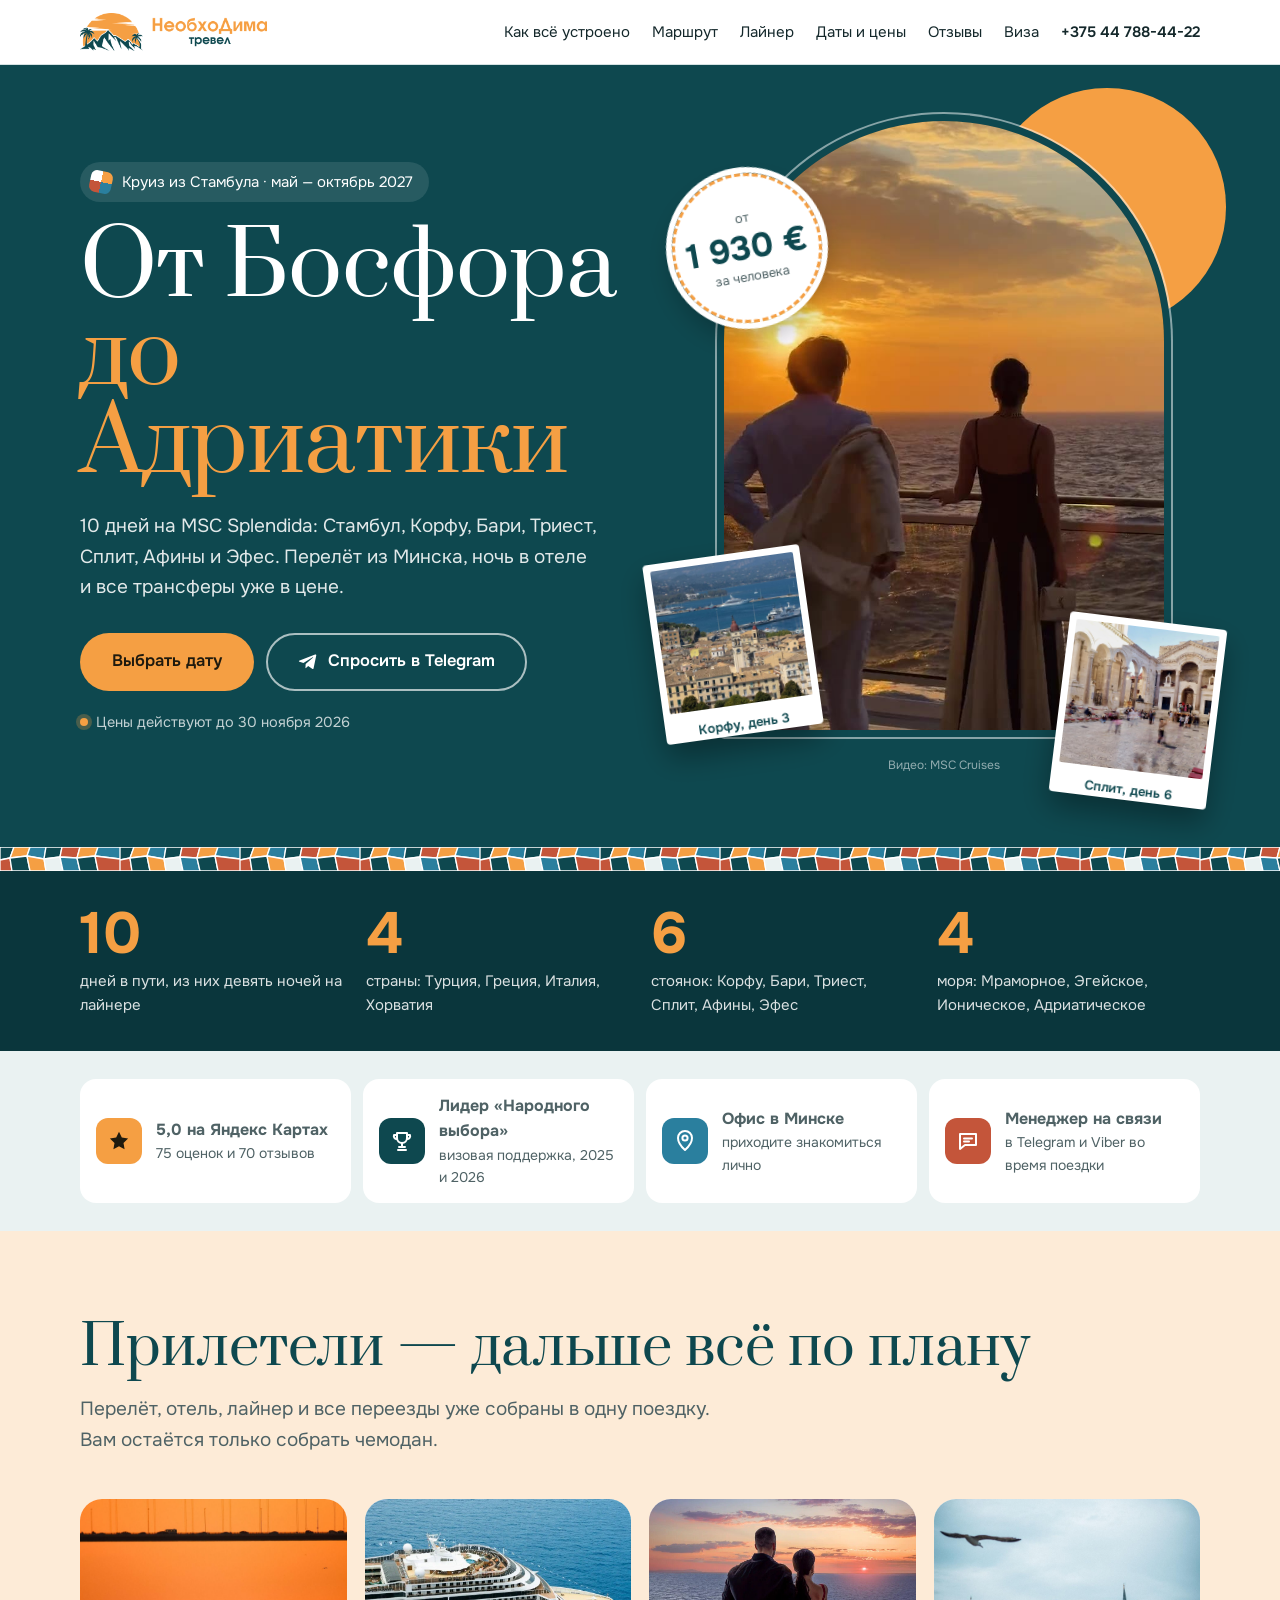
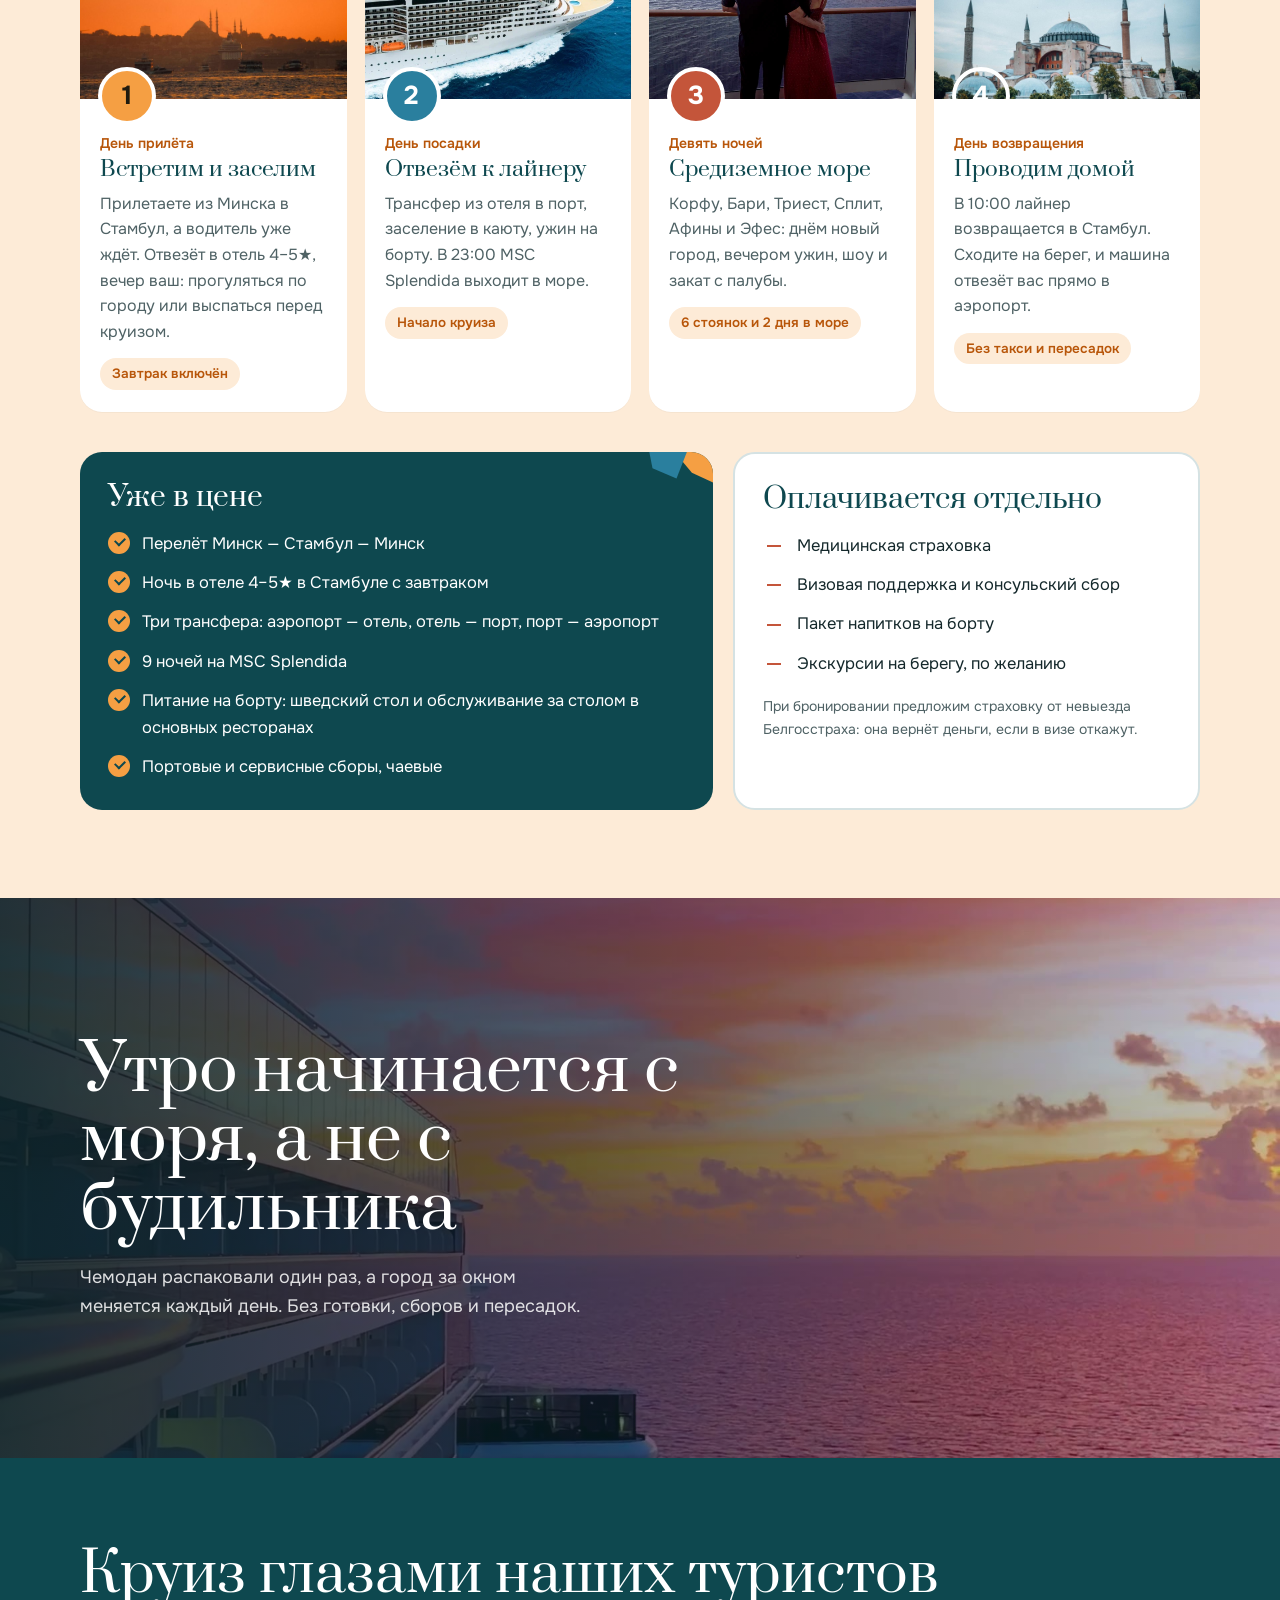
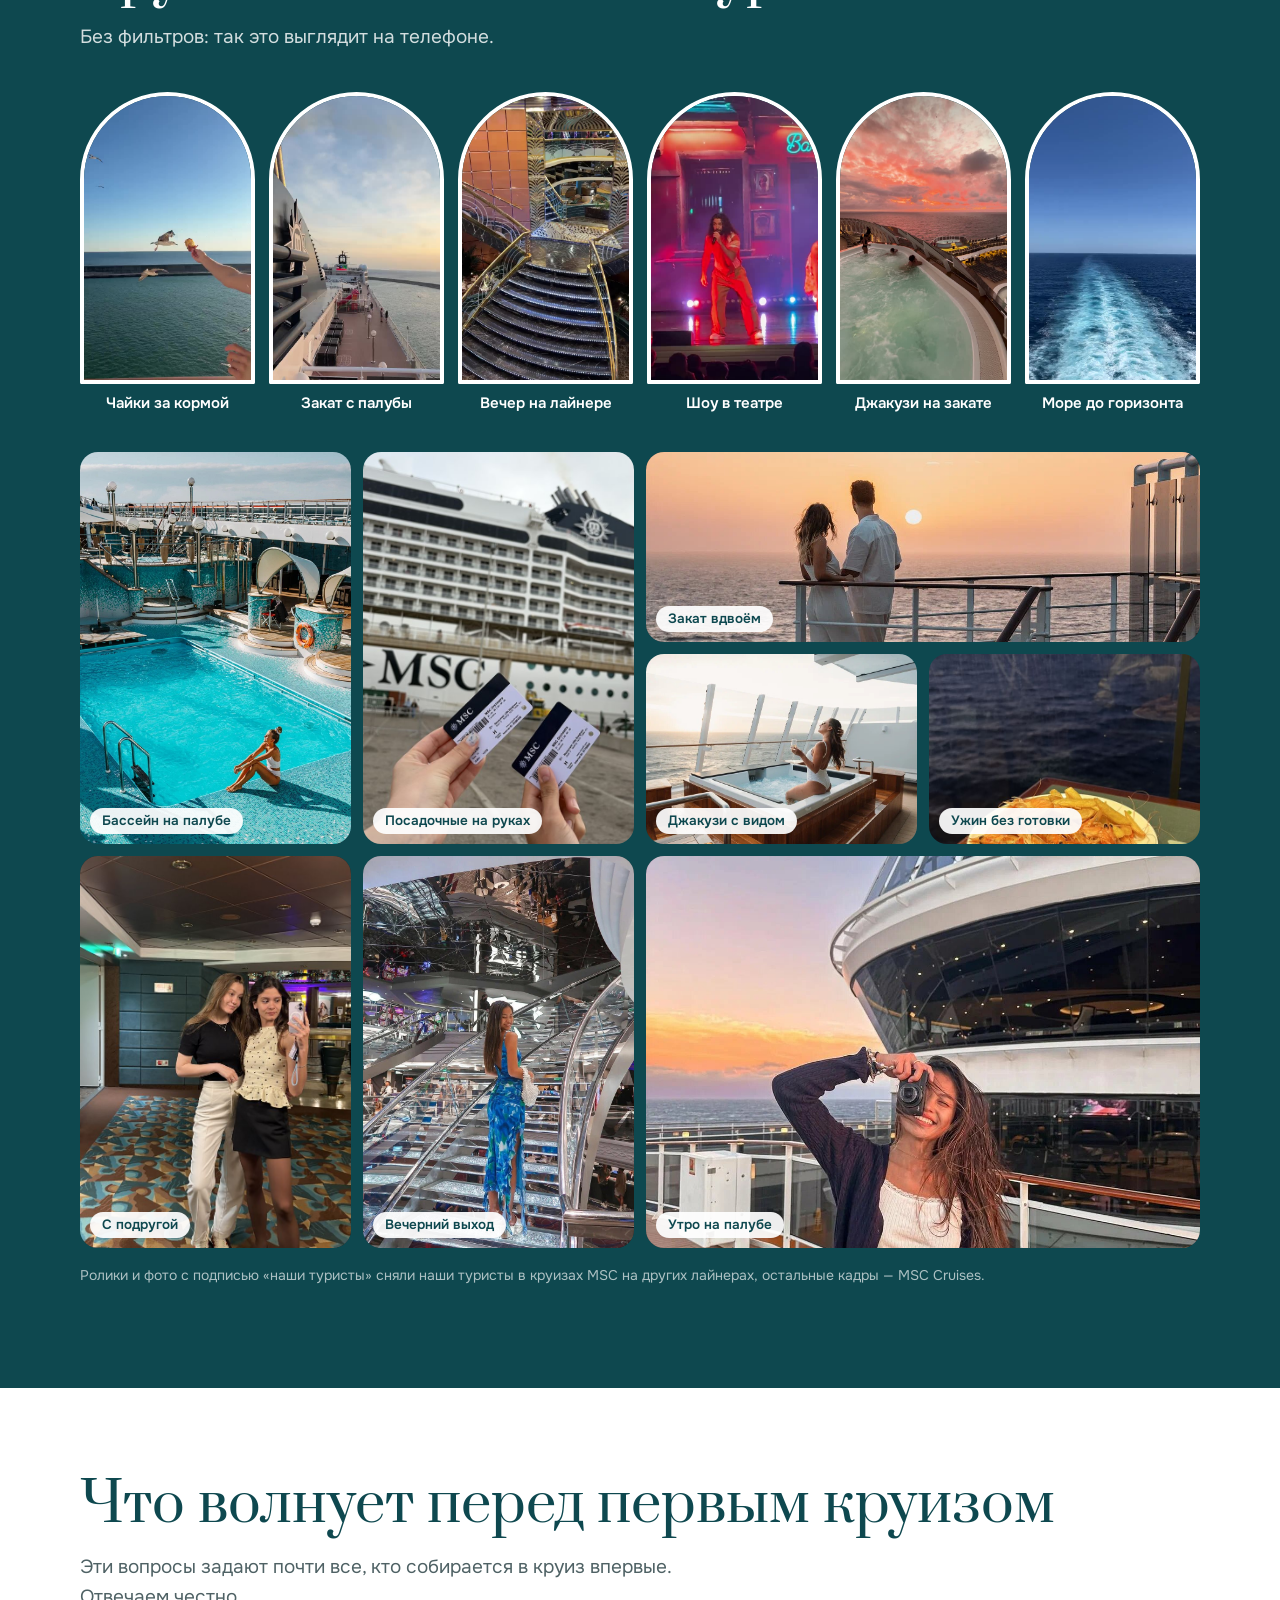
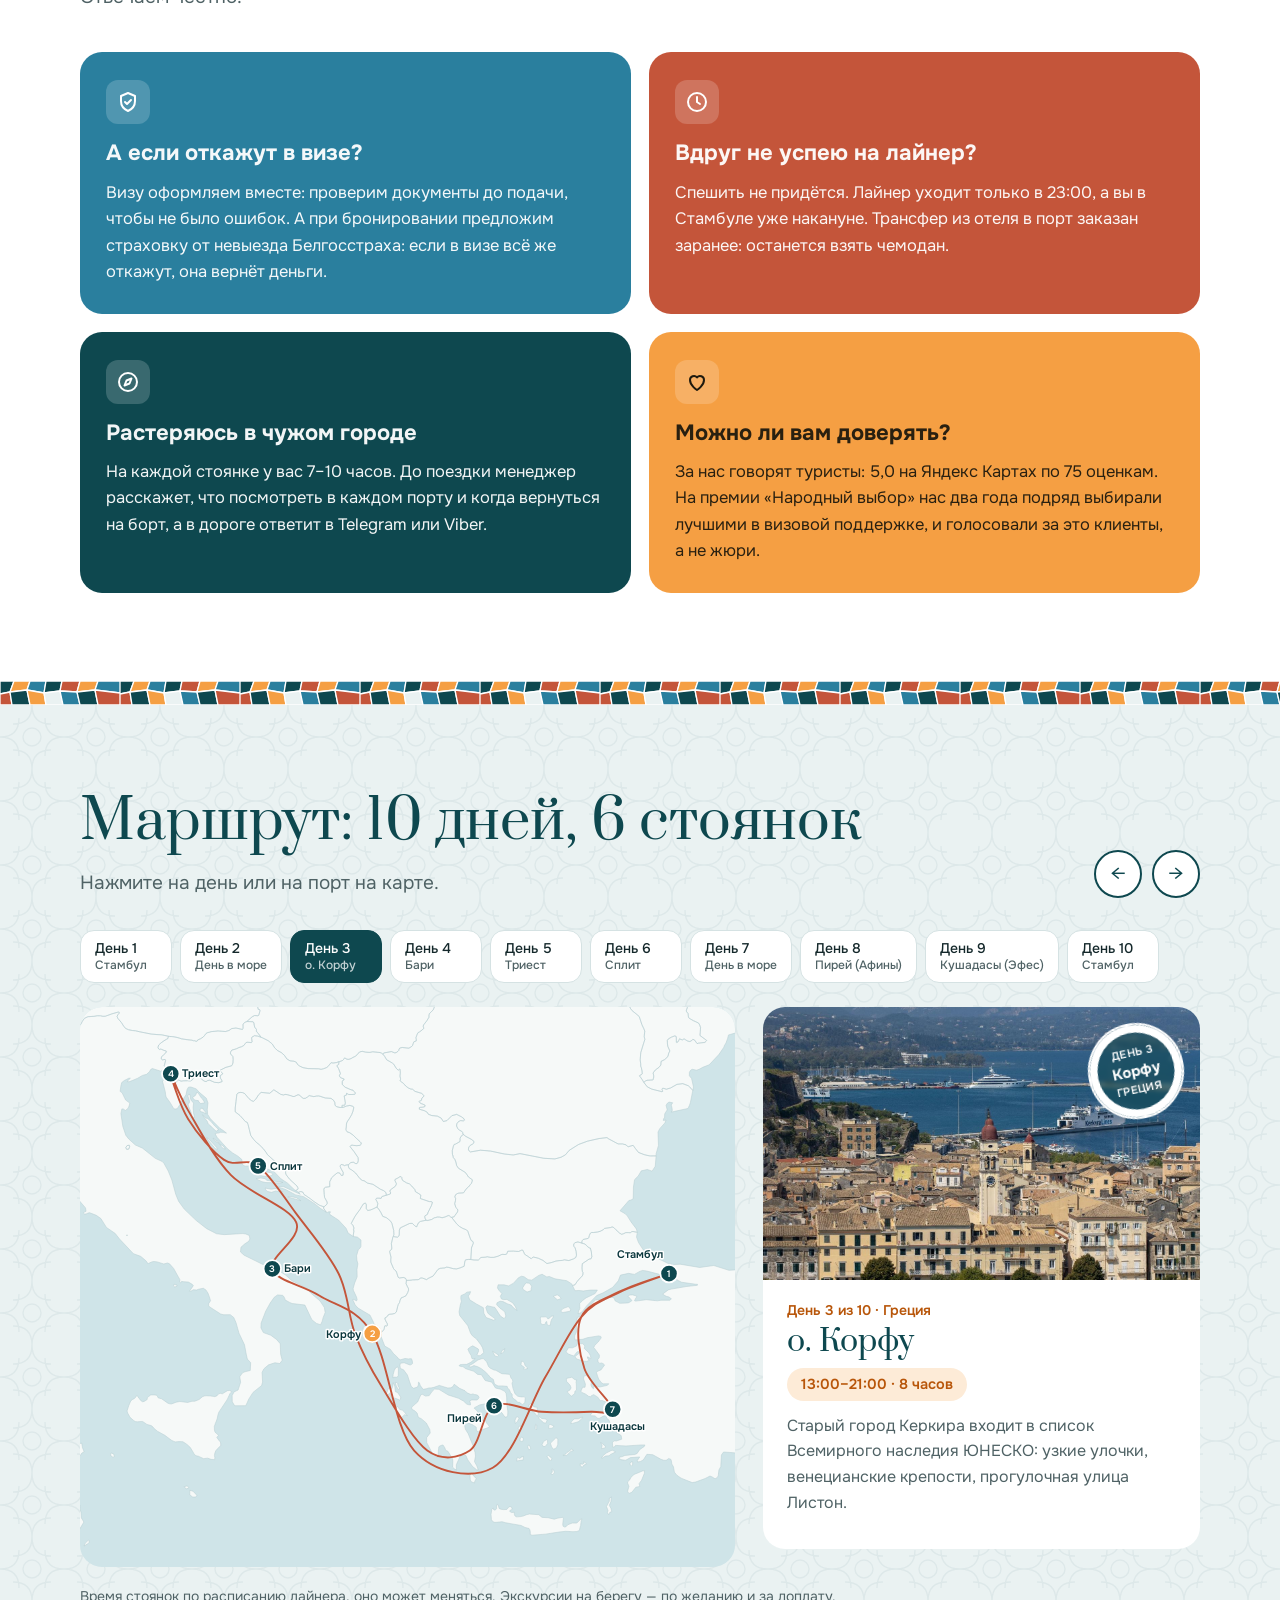
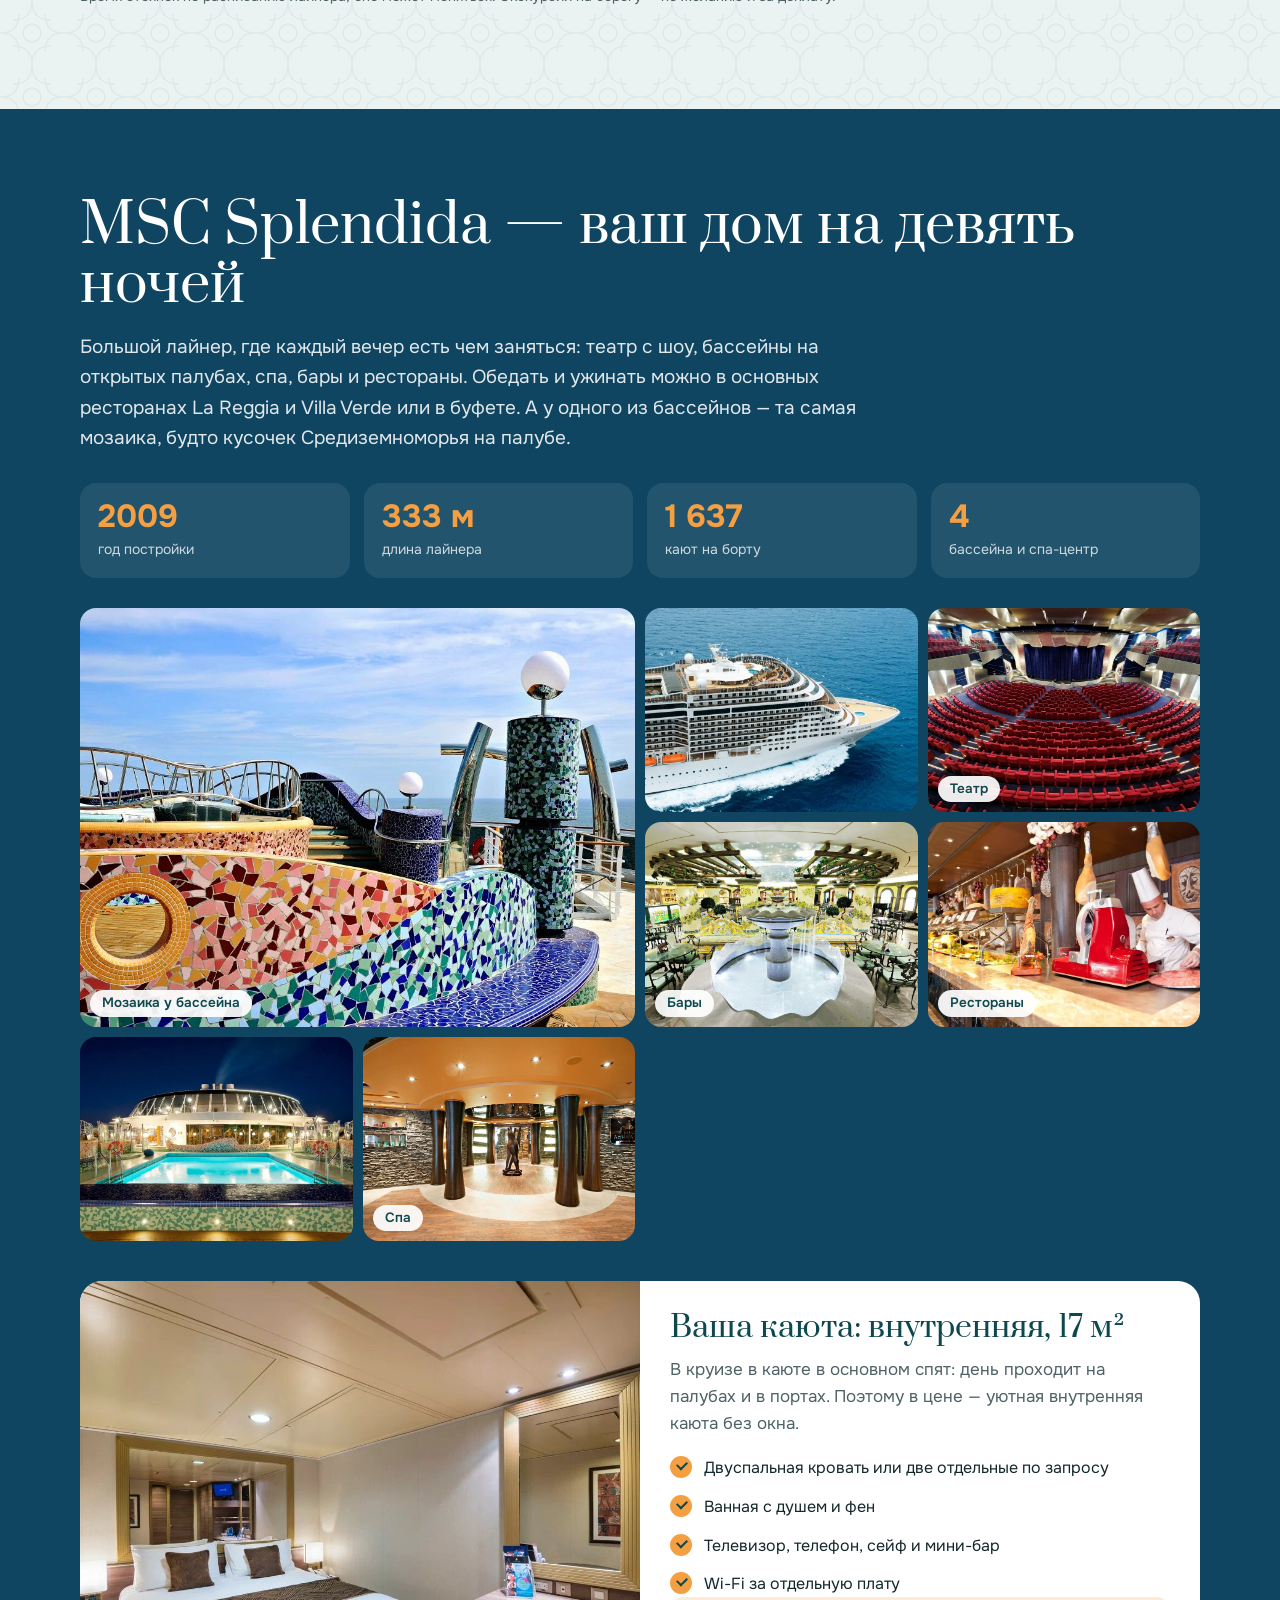
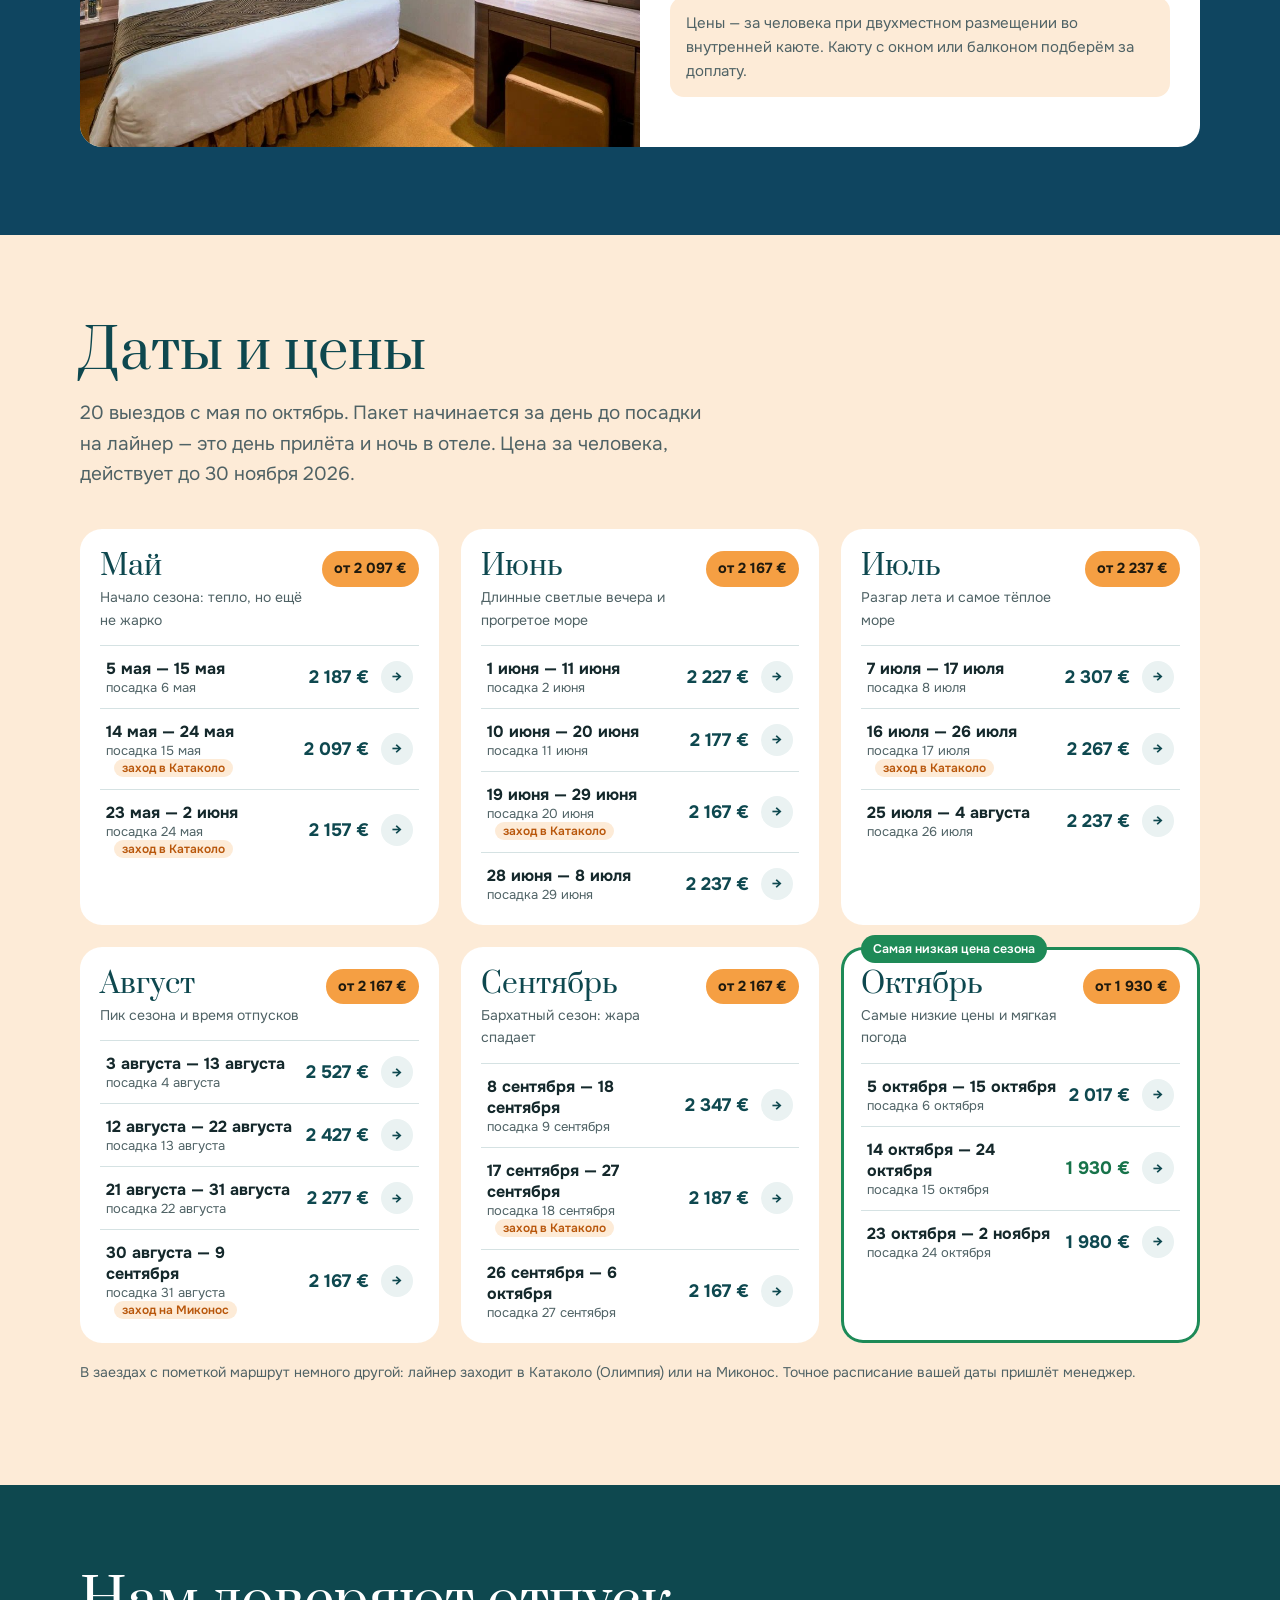
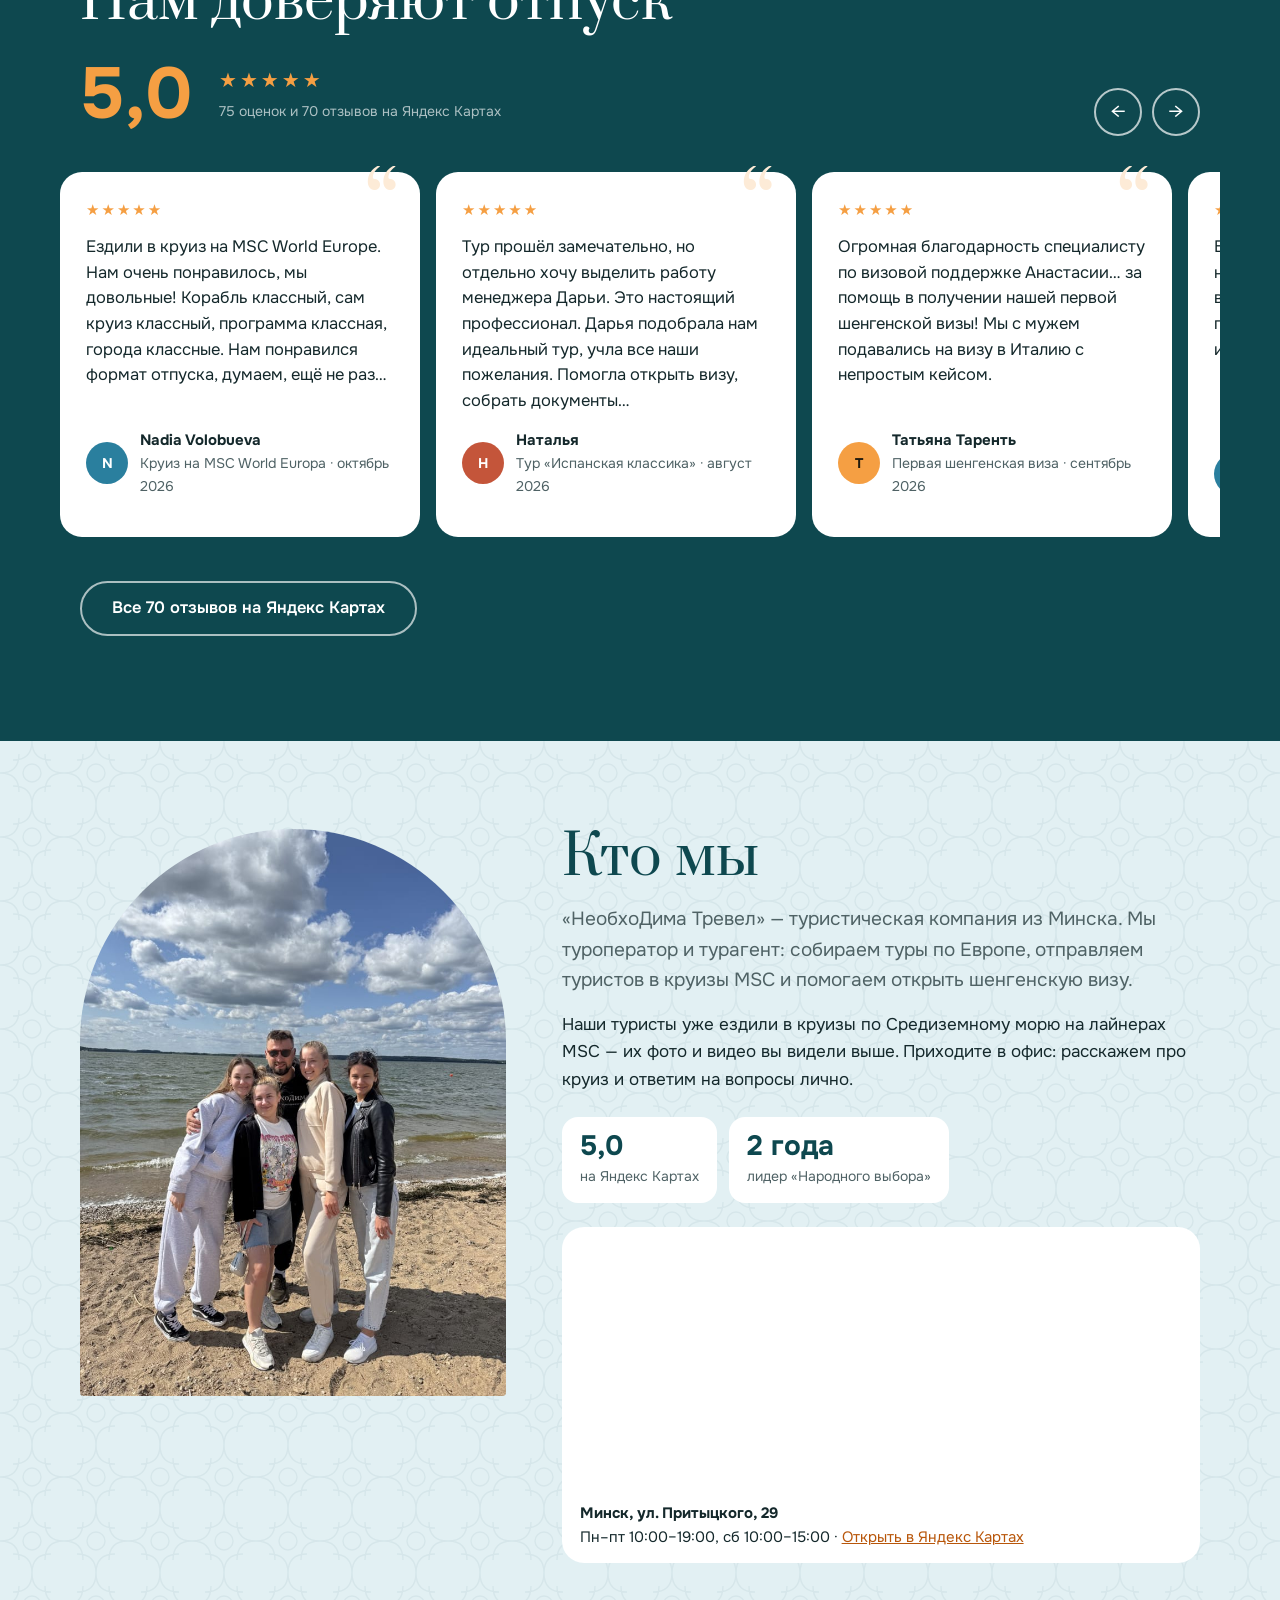
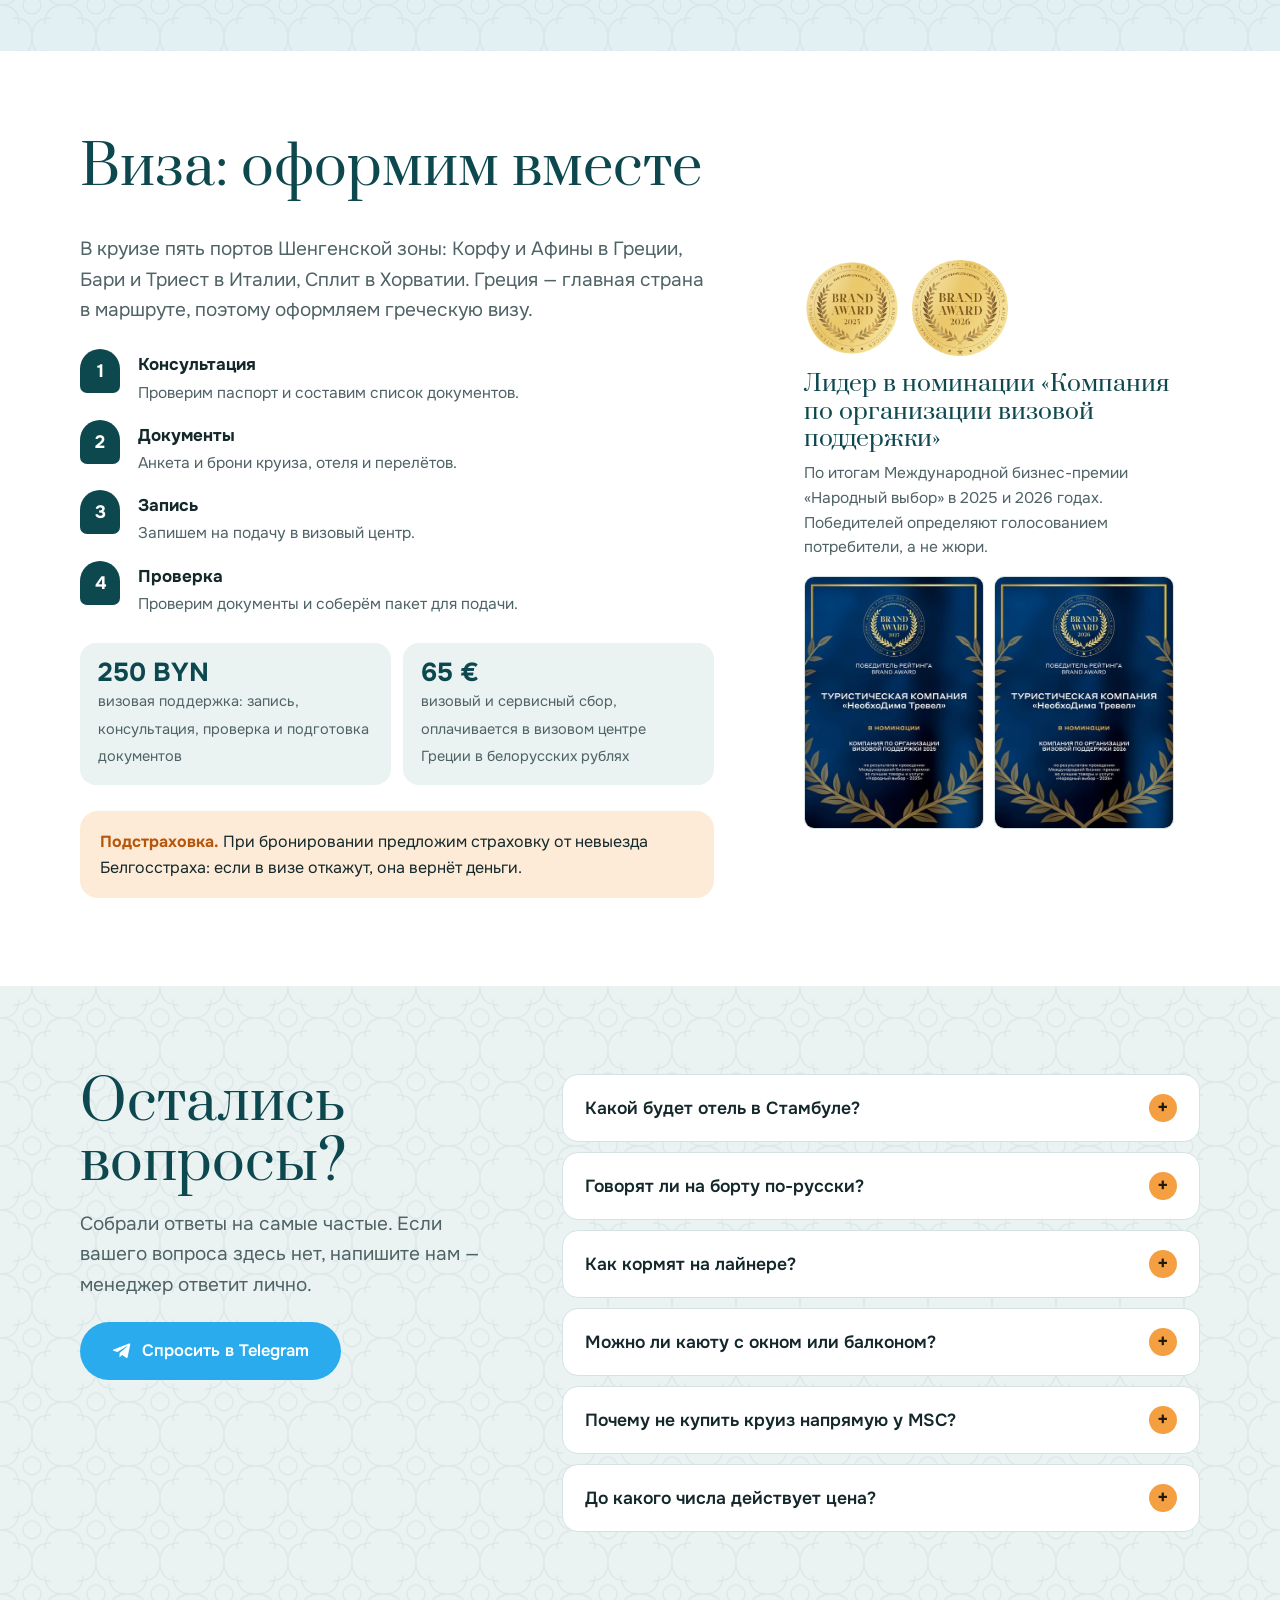
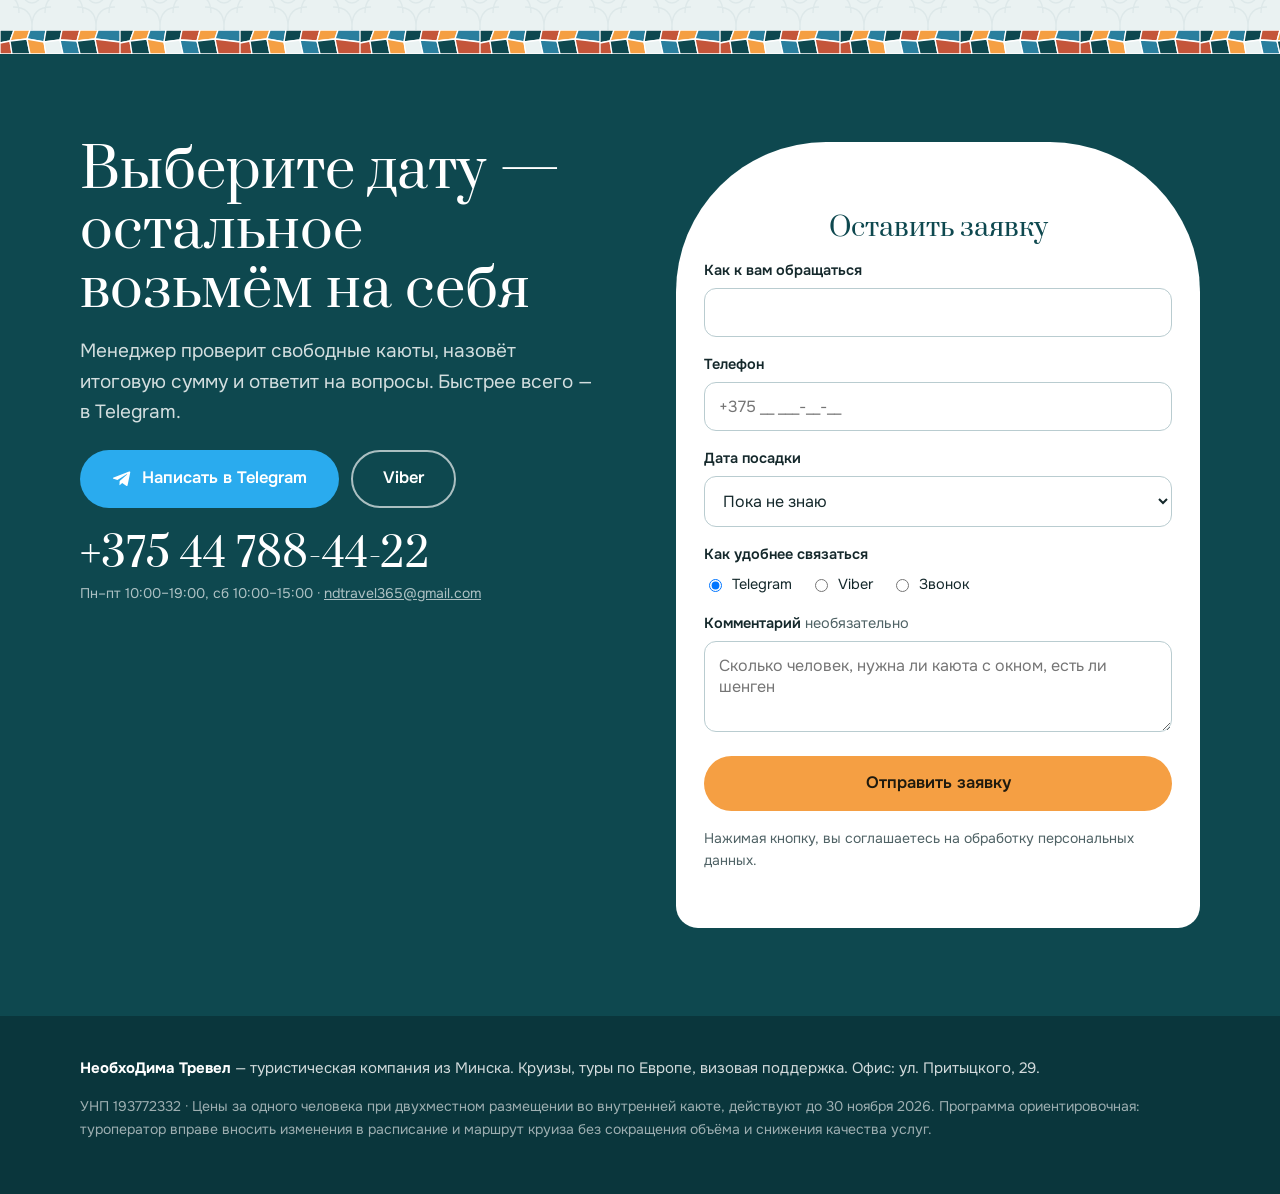
==== index.html @ d14c67ff "Лендинг круиза «От Босфора до Адриатики» (MSC Splendida 2027), черновик для согласования Co-Authored" ====
<!DOCTYPE html>
<html lang="ru">
<head>
<meta charset="utf-8">
<meta name="robots" content="noindex, nofollow"><!-- убрать при публикации -->
<meta name="viewport" content="width=device-width, initial-scale=1, viewport-fit=cover">
<meta name="theme-color" content="#0E484F">
<title>От Босфора до Адриатики: круиз из Стамбула на MSC Splendida 2027 — от 1 930 €</title>
<meta name="description" content="10 дней на MSC Splendida: Стамбул, Корфу, Бари, Триест, Сплит, Афины и Эфес. Перелёт из Минска, ночь в отеле 4–5★ с завтраком и трансферы в цене. Выезды с мая по октябрь 2027, от 1 930 €.">
<!-- при публикации добавить: <link rel="canonical" href="...">, og:url и og:image с полным адресом -->
<meta property="og:title" content="От Босфора до Адриатики — круиз из Стамбула на MSC Splendida">
<meta property="og:description" content="Корфу, Бари, Триест, Сплит, Афины и Эфес. 20 выездов с мая по октябрь 2027, от 1 930 € на человека.">
<meta property="og:type" content="website">
<meta property="og:locale" content="ru_RU">
<link rel="icon" type="image/png" href="images/favicon.png">
<link rel="preconnect" href="https://fonts.googleapis.com">
<link rel="preconnect" href="https://fonts.gstatic.com" crossorigin>
<link href="https://fonts.googleapis.com/css2?family=Prata&family=Onest:wght@400;500;600;700&display=swap" rel="stylesheet">
<link rel="stylesheet" href="styles.css?v=5">
<script type="application/ld+json">
{
  "@context": "https://schema.org",
  "@type": "TouristTrip",
  "name": "От Босфора до Адриатики — круиз из Стамбула на MSC Splendida",
  "description": "Перелёт из Минска, одна ночь в отеле 4–5★ с завтраком в Стамбуле, три трансфера и 9 ночей на лайнере MSC Splendida: Корфу, Бари, Триест, Сплит, Пирей (Афины), Кушадасы (Эфес).",
  "touristType": "Круиз по Средиземному морю",
  "itinerary": {"@type": "ItemList", "itemListElement": [
    {"@type": "ListItem", "position": 1, "item": {"@type": "City", "name": "Стамбул"}},
    {"@type": "ListItem", "position": 2, "item": {"@type": "Place", "name": "о. Корфу"}},
    {"@type": "ListItem", "position": 3, "item": {"@type": "City", "name": "Бари"}},
    {"@type": "ListItem", "position": 4, "item": {"@type": "City", "name": "Триест"}},
    {"@type": "ListItem", "position": 5, "item": {"@type": "City", "name": "Сплит"}},
    {"@type": "ListItem", "position": 6, "item": {"@type": "City", "name": "Пирей"}},
    {"@type": "ListItem", "position": 7, "item": {"@type": "City", "name": "Кушадасы"}}]},
  "provider": {"@type": "TravelAgency", "name": "НеобхоДима Тревел", "telephone": "+375447884422", "address": {"@type": "PostalAddress", "streetAddress": "ул. Притыцкого, 29", "addressLocality": "Минск", "addressCountry": "BY"}},
  "offers": {"@type": "AggregateOffer", "priceCurrency": "EUR", "lowPrice": "1930", "highPrice": "2527", "offerCount": "20", "priceValidUntil": "2026-11-30"}
}
</script>
</head>
<body>
<a class="skip" href="#kak">К содержимому</a>

<svg width="0" height="0" style="position:absolute" aria-hidden="true"><defs>
  <symbol id="i-tg" viewBox="0 0 24 24"><path fill="currentColor" d="M21.9 4.3 18.7 19.4c-.2 1-.9 1.3-1.7.8l-4.8-3.5-2.3 2.2c-.3.3-.5.5-1 .5l.3-4.9 8.9-8c.4-.3-.1-.5-.6-.2L6.5 13.2 1.8 11.7c-1-.3-1-1 .2-1.5L20.5 3.1c.9-.3 1.6.2 1.4 1.2Z"/></symbol>
  <symbol id="i-star" viewBox="0 0 24 24"><path fill="currentColor" d="m12 2.8 2.8 5.8 6.3.9-4.6 4.4 1.1 6.3L12 17.2l-5.6 3 1.1-6.3L2.9 9.5l6.3-.9Z"/></symbol>
  <symbol id="i-cup" viewBox="0 0 24 24" fill="none" stroke="currentColor" stroke-width="2" stroke-linecap="round" stroke-linejoin="round"><path d="M7 4h10v5a5 5 0 0 1-10 0Z"/><path d="M7 6H4a3 3 0 0 0 3 4M17 6h3a3 3 0 0 1-3 4M12 14v4M8 21h8M9 18h6"/></symbol>
  <symbol id="i-pin" viewBox="0 0 24 24" fill="none" stroke="currentColor" stroke-width="2" stroke-linecap="round" stroke-linejoin="round"><path d="M12 21s7-6.2 7-12a7 7 0 1 0-14 0c0 5.8 7 12 7 12Z"/><circle cx="12" cy="9" r="2.6"/></symbol>
  <symbol id="i-chat" viewBox="0 0 24 24" fill="none" stroke="currentColor" stroke-width="2" stroke-linecap="round" stroke-linejoin="round"><path d="M4 5h16v11H9l-5 4Z"/><path d="M8 9.5h8M8 12.5h5"/></symbol>
  <symbol id="i-shield" viewBox="0 0 24 24" fill="none" stroke="currentColor" stroke-width="2" stroke-linecap="round" stroke-linejoin="round"><path d="M12 3 5 6v5c0 4.5 3 8.3 7 10 4-1.7 7-5.5 7-10V6Z"/><path d="m9 12 2 2 4-4"/></symbol>
  <symbol id="i-clock" viewBox="0 0 24 24" fill="none" stroke="currentColor" stroke-width="2" stroke-linecap="round"><circle cx="12" cy="12" r="9"/><path d="M12 7v5l3 2"/></symbol>
  <symbol id="i-compass" viewBox="0 0 24 24" fill="none" stroke="currentColor" stroke-width="2" stroke-linejoin="round"><circle cx="12" cy="12" r="9"/><path d="m15.5 8.5-2 5-5 2 2-5Z"/></symbol>
  <symbol id="i-heart" viewBox="0 0 24 24" fill="none" stroke="currentColor" stroke-width="2" stroke-linejoin="round"><path d="M12 20s-7-4.4-7-10a4 4 0 0 1 7-2.6A4 4 0 0 1 19 10c0 5.6-7 10-7 10Z"/></symbol>
</defs></svg>

<header class="top">
  <div class="wrap">
    <a class="logo" href="#hero" aria-label="НеобхоДима Тревел"><img src="images/logo.png" alt="НеобхоДима Тревел" width="640" height="190"></a>
    <nav class="nav" aria-label="Разделы">
      <a href="#kak">Как всё устроено</a><a href="#marshrut">Маршрут</a><a href="#layner">Лайнер</a><a href="#daty">Даты и цены</a><a href="#otzyvy">Отзывы</a><a href="#viza">Виза</a>
    </nav>
    <a class="top-phone" href="tel:+375447884422">+375 44 788-44-22</a>
  </div>
</header>

<main>

<!-- ПЕРВЫЙ ЭКРАН -->
<section class="hero" id="hero" aria-labelledby="hero-h">
  <div class="hero-in">
    <div>
      <p class="chip-tag"><i aria-hidden="true"></i>Круиз из Стамбула · май — октябрь 2027</p>
      <h1 id="hero-h">От Босфора <span>до Адриатики</span></h1>
      <p class="sub">10 дней на MSC Splendida: Стамбул, Корфу, Бари, Триест, Сплит, Афины и Эфес. Перелёт из Минска, ночь в отеле и все трансферы уже в цене.</p>
      <p class="price-m">от <b>1 930 €</b> за человека</p>
      <div class="hero-cta">
        <a class="btn btn-gold" href="#daty">Выбрать дату</a>
        <a class="btn btn-line" href="https://t.me/+375447884422" target="_blank" rel="noopener"><svg aria-hidden="true"><use href="#i-tg"/></svg>Спросить в Telegram</a>
      </div>
      <p class="deadline">Цены действуют до 30 ноября 2026</p>
    </div>
    <figure class="hero-art" style="margin-block:0">
      <div class="sun" aria-hidden="true"></div>
      <div class="sticker" aria-label="Цена от 1 930 евро"><small>от</small><b>1 930 €</b><small>за человека</small></div>
      <div class="arch"><video id="heroVideo" poster="video/hero-couple-m.jpg" muted loop playsinline preload="metadata" aria-hidden="true"></video></div>
      <div class="pc pc-a" aria-hidden="true"><img src="images/v-corfu-town.jpg" alt="" width="1300" height="867"><span>Корфу, день 3</span></div>
      <div class="pc pc-b" aria-hidden="true"><img src="images/split.jpg" alt="" width="1300" height="975"><span>Сплит, день 6</span></div>
      <figcaption class="cap-video">Видео: MSC Cruises</figcaption>
    </figure>
  </div>
  <div class="mosaic" aria-hidden="true"></div>
</section>

<div class="facts">
  <div class="facts-in">
    <div class="fact"><b>10</b><span>дней в пути, из них девять ночей на лайнере</span></div>
    <div class="fact"><b>4</b><span>страны: Турция, Греция, Италия, Хорватия</span></div>
    <div class="fact"><b>6</b><span>стоянок: Корфу, Бари, Триест, Сплит, Афины, Эфес</span></div>
    <div class="fact"><b>4</b><span>моря: Мраморное, Эгейское, Ионическое, Адриатическое</span></div>
  </div>
</div>

<!-- ДОВЕРИЕ -->
<div class="trust">
  <div class="trust-in">
    <a class="tr" href="#otzyvy"><span class="ic" style="background:var(--orange);color:#1F1A0E"><svg aria-hidden="true"><use href="#i-star"/></svg></span><span><b>5,0 на Яндекс Картах</b><span>75 оценок и 70 отзывов</span></span></a>
    <a class="tr" href="#viza"><span class="ic" style="background:var(--dark)"><svg aria-hidden="true"><use href="#i-cup"/></svg></span><span><b>Лидер «Народного выбора»</b><span>визовая поддержка, 2025 и 2026</span></span></a>
    <a class="tr" href="#my"><span class="ic" style="background:var(--aegean)"><svg aria-hidden="true"><use href="#i-pin"/></svg></span><span><b>Офис в Минске</b><span>приходите знакомиться лично</span></span></a>
    <div class="tr"><span class="ic" style="background:var(--tile)"><svg aria-hidden="true"><use href="#i-chat"/></svg></span><span><b>Менеджер на связи</b><span>в Telegram и Viber во время поездки</span></span></div>
  </div>
</div>

<!-- КАК ВСЁ УСТРОЕНО -->
<section class="sec peach" id="kak" aria-labelledby="kak-h">
  <div class="wrap">
    <h2 id="kak-h">Прилетели — дальше всё по плану</h2>
    <p class="lead">Перелёт, отель, лайнер и все переезды уже собраны в одну поездку. Вам остаётся только собрать чемодан.</p>
    <div class="steps">
      <article class="step">
        <div class="ph"><img src="images/v-ist-sunset.jpg" alt="Закат над Стамбулом" width="1300" height="867" loading="lazy"><span class="n">1</span></div>
        <div class="in"><p class="when">День прилёта</p><h3>Встретим и заселим</h3>
          <p>Прилетаете из Минска в Стамбул, а водитель уже ждёт. Отвезёт в отель 4–5★, вечер ваш: прогуляться по городу или выспаться перед круизом.</p>
          <span class="pill">Завтрак включён</span></div>
      </article>
      <article class="step">
        <div class="ph"><img src="images/aerial-04.jpg" alt="Лайнер MSC Splendida в море" width="1021" height="680" loading="lazy"><span class="n">2</span></div>
        <div class="in"><p class="when">День посадки</p><h3>Отвезём к лайнеру</h3>
          <p>Трансфер из отеля в порт, заселение в каюту, ужин на борту. В 23:00 MSC Splendida выходит в море.</p>
          <span class="pill">Начало круиза</span></div>
      </article>
      <article class="step">
        <div class="ph"><img src="images/people-14.jpg" alt="Пара на балконе лайнера на закате" width="1024" height="1280" loading="lazy" style="object-position:50% 35%"><span class="n">3</span></div>
        <div class="in"><p class="when">Девять ночей</p><h3>Средиземное море</h3>
          <p>Корфу, Бари, Триест, Сплит, Афины и Эфес: днём новый город, вечером ужин, шоу и закат с палубы.</p>
          <span class="pill">6 стоянок и 2 дня в море</span></div>
      </article>
      <article class="step">
        <div class="ph"><img src="images/v-ist-hagia.jpg" alt="Собор Святой Софии в Стамбуле" width="1300" height="867" loading="lazy"><span class="n">4</span></div>
        <div class="in"><p class="when">День возвращения</p><h3>Проводим домой</h3>
          <p>В 10:00 лайнер возвращается в Стамбул. Сходите на берег, и машина отвезёт вас прямо в аэропорт.</p>
          <span class="pill">Без такси и пересадок</span></div>
      </article>
    </div>

    <div class="incl-grid" id="vklyucheno">
      <div class="box yes shards">
        <h3>Уже в цене</h3>
        <ul class="list yes">
          <li>Перелёт Минск — Стамбул — Минск</li>
          <li>Ночь в отеле 4–5★ в Стамбуле с завтраком</li>
          <li>Три трансфера: аэропорт — отель, отель — порт, порт — аэропорт</li>
          <li>9 ночей на MSC Splendida</li>
          <li>Питание на борту: шведский стол и обслуживание за столом в основных ресторанах</li>
          <li>Портовые и сервисные сборы, чаевые</li>
        </ul>
      </div>
      <div class="box no">
        <h3>Оплачивается отдельно</h3>
        <ul class="list no">
          <li>Медицинская страховка</li>
          <li>Визовая поддержка и консульский сбор</li>
          <li>Пакет напитков на борту</li>
          <li>Экскурсии на берегу, по желанию</li>
        </ul>
        <p class="small" style="margin:18px 0 0">При бронировании предложим страховку от невыезда Белгосстраха: она вернёт деньги, если в визе откажут.</p>
      </div>
    </div>
  </div>
</section>

<!-- ФРАЗА НА ВИДЕО -->
<section class="quote-band" aria-label="Атмосфера круиза">
  <video class="qb-video" muted loop playsinline preload="none" poster="video/hero-sunset-d.jpg" data-src="video/hero-sunset-d.mp4" aria-hidden="true"></video>
  <div class="wrap">
    <q>Утро начинается с моря, а не с будильника</q>
    <p>Чемодан распаковали один раз, а город за окном меняется каждый день. Без готовки, сборов и пересадок.</p>
  </div>
</section>

<!-- ТУРИСТЫ -->
<section class="sec dark" id="lyudi" aria-labelledby="ppl-h">
  <div class="wrap">
    <h2 id="ppl-h">Круиз глазами наших туристов</h2>
    <p class="lead">Без фильтров: так это выглядит на телефоне.</p>
    <div class="reels">
      <figure class="reel"><div class="fr"><video muted loop playsinline preload="none" poster="video/gulls.jpg" data-src="video/gulls.mp4" aria-label="Чайки за кормой лайнера"></video></div><figcaption>Чайки за кормой</figcaption></figure>
      <figure class="reel"><div class="fr"><video muted loop playsinline preload="none" poster="video/sunset.jpg" data-src="video/sunset.mp4" aria-label="Закат с палубы"></video></div><figcaption>Закат с палубы</figcaption></figure>
      <figure class="reel"><div class="fr"><video muted loop playsinline preload="none" poster="video/stairsv.jpg" data-src="video/stairsv.mp4" aria-label="Вечер на лайнере"></video></div><figcaption>Вечер на лайнере</figcaption></figure>
      <figure class="reel"><div class="fr"><video muted loop playsinline preload="none" poster="video/showv.jpg" data-src="video/showv.mp4" aria-label="Шоу в театре лайнера"></video></div><figcaption>Шоу в театре</figcaption></figure>
      <figure class="reel"><div class="fr"><video muted loop playsinline preload="none" poster="video/v-jacuzzi.jpg" data-src="video/v-jacuzzi.mp4" aria-label="Джакузи на закате"></video></div><figcaption>Джакузи на закате</figcaption></figure>
      <figure class="reel"><div class="fr"><video muted loop playsinline preload="none" poster="video/wakev.jpg" data-src="video/wakev.mp4" aria-label="След лайнера на воде"></video></div><figcaption>Море до горизонта</figcaption></figure>
    </div>
    <div class="gallery">
      <button class="g ga" type="button" data-cap="Бассейн на палубе"><img src="images/people-12.jpg" alt="Девушка у бассейна на палубе лайнера" loading="lazy"><span>Бассейн на палубе</span></button>
      <button class="g gb" type="button" data-cap="Посадочные на руках — наши туристы"><img src="images/t-cards.jpg" alt="Посадочные карты на фоне лайнера MSC" loading="lazy"><span>Посадочные на руках</span></button>
      <button class="g gc" type="button" data-cap="Закат вдвоём"><img src="images/people-07.jpg" alt="Пара на палубе на закате" loading="lazy" style="object-position:50% 40%"><span>Закат вдвоём</span></button>
      <button class="g gd" type="button" data-cap="Джакузи с видом на море"><img src="images/people-10.jpg" alt="Девушка в джакузи" loading="lazy"><span>Джакузи с видом</span></button>
      <button class="g ge" type="button" data-cap="Ужин без готовки — наши туристы"><img src="images/t-shrimp.jpg" alt="Ужин на лайнере" loading="lazy"><span>Ужин без готовки</span></button>
      <button class="g gf" type="button" data-cap="С подругой — наши туристы"><img src="images/t-friends.jpg" alt="Две подруги на лайнере" loading="lazy" style="object-position:50% 72%"><span>С подругой</span></button>
      <button class="g gg" type="button" data-cap="Вечерний выход"><img src="images/people-02.jpg" alt="Девушка на лестнице лайнера" loading="lazy" style="object-position:50% 65%"><span>Вечерний выход</span></button>
      <button class="g gh" type="button" data-cap="Утро на палубе"><img src="images/people-03.jpg" alt="Девушка на палубе лайнера" loading="lazy" style="object-position:50% 30%"><span>Утро на палубе</span></button>
    </div>
    <p class="small credit">Ролики и фото с подписью «наши туристы» сняли наши туристы в круизах MSC на других лайнерах, остальные кадры — MSC Cruises.</p>
  </div>
</section>

<!-- СТРАХИ -->
<section class="sec" id="strahi" aria-labelledby="fear-h">
  <div class="wrap">
    <h2 id="fear-h">Что волнует перед первым круизом</h2>
    <p class="lead">Эти вопросы задают почти все, кто собирается в круиз впервые. Отвечаем честно.</p>
    <div class="fears">
      <div class="fear"><span class="ic"><svg aria-hidden="true"><use href="#i-shield"/></svg></span><p class="q">А если откажут в визе?</p><p>Визу оформляем вместе: проверим документы до подачи, чтобы не было ошибок. А при бронировании предложим страховку от невыезда Белгосстраха: если в визе всё же откажут, она вернёт деньги.</p></div>
      <div class="fear"><span class="ic"><svg aria-hidden="true"><use href="#i-clock"/></svg></span><p class="q">Вдруг не успею на лайнер?</p><p>Спешить не придётся. Лайнер уходит только в 23:00, а вы в Стамбуле уже накануне. Трансфер из отеля в порт заказан заранее: останется взять чемодан.</p></div>
      <div class="fear"><span class="ic"><svg aria-hidden="true"><use href="#i-compass"/></svg></span><p class="q">Растеряюсь в чужом городе</p><p>На каждой стоянке у вас 7–10 часов. До поездки менеджер расскажет, что посмотреть в каждом порту и когда вернуться на борт, а в дороге ответит в Telegram или Viber.</p></div>
      <div class="fear"><span class="ic"><svg aria-hidden="true"><use href="#i-heart"/></svg></span><p class="q">Можно ли вам доверять?</p><p>За нас говорят туристы: 5,0 на Яндекс Картах по 75 оценкам. На премии «Народный выбор» нас два года подряд выбирали лучшими в визовой поддержке, и голосовали за это клиенты, а не жюри.</p></div>
    </div>
  </div>
</section>

<div class="mosaic" aria-hidden="true"></div>

<!-- МАРШРУТ -->
<section class="sec mint" id="marshrut" aria-labelledby="route-h">
  <div class="wrap">
    <div class="sec-head">
      <div><h2 id="route-h">Маршрут: 10 дней, 6 стоянок</h2>
        <p class="lead">Нажмите на день или на порт на карте.</p></div>
      <div class="arrows"><button type="button" id="rtPrev" aria-label="Предыдущий день">←</button><button type="button" id="rtNext" aria-label="Следующий день">→</button></div>
    </div>
    <div class="chips" id="chips" role="tablist" aria-label="Дни круиза"></div>
    <div class="rt">
      <div class="map-box"><svg id="routeMap" role="img" aria-label="Карта маршрута: Стамбул, Корфу, Бари, Триест, Сплит, Пирей, Кушадасы"></svg></div>
      <article class="day-card" id="dayCard" aria-live="polite"></article>
    </div>
    <p class="small" style="margin-top:18px">Время стоянок по расписанию лайнера, оно может меняться. Экскурсии на берегу — по желанию и за доплату.</p>
  </div>
</section>

<!-- ЛАЙНЕР -->
<section class="sec deep" id="layner" aria-labelledby="ship-h">
  <div class="wrap">
    <h2 id="ship-h">MSC Splendida — ваш дом на девять ночей</h2>
    <p class="lead">Большой лайнер, где каждый вечер есть чем заняться: театр с шоу, бассейны на открытых палубах, спа, бары и рестораны. Обедать и ужинать можно в основных ресторанах La Reggia и Villa Verde или в буфете. А у одного из бассейнов — та самая мозаика, будто кусочек Средиземноморья на палубе.</p>
    <div class="ship-facts">
      <div><b>2009</b><span>год постройки</span></div>
      <div><b>333 м</b><span>длина лайнера</span></div>
      <div><b>1 637</b><span>кают на борту</span></div>
      <div><b>4</b><span>бассейна и спа-центр</span></div>
    </div>
    <div class="gal">
      <button class="big" type="button" data-cap="Мозаика у бассейна на палубе MSC Splendida"><img src="images/deck-04.jpg" alt="Мозаика на палубе MSC Splendida" width="1021" height="680" loading="lazy"><span>Мозаика у бассейна</span></button>
      <button type="button" data-cap="MSC Splendida в море"><img src="images/aerial-04.jpg" alt="MSC Splendida в море" width="1021" height="680" loading="lazy"></button>
      <button type="button" data-cap="Театр лайнера"><img src="images/theatre-01.jpg" alt="Театр лайнера" width="1021" height="680" loading="lazy"><span>Театр</span></button>
      <button type="button" data-cap="Бар с фонтаном"><img src="images/bar-02.jpg" alt="Бар с фонтаном" width="1021" height="680" loading="lazy"><span>Бары</span></button>
      <button type="button" data-cap="Ресторан лайнера"><img src="images/rest-01.jpg" alt="Шеф-повар в ресторане лайнера" width="1021" height="680" loading="lazy"><span>Рестораны</span></button>
      <button type="button" data-cap="Бассейн вечером"><img src="images/deck-03.jpg" alt="Бассейн на палубе вечером" width="1021" height="680" loading="lazy"></button>
      <button type="button" data-cap="Спа-зона"><img src="images/spa-01.jpg" alt="Спа-зона" width="1021" height="680" loading="lazy"><span>Спа</span></button>
    </div>

    <div class="cabin" id="kayuta">
      <button class="cabin-ph" type="button" data-cap="Внутренняя каюта MSC Splendida"><img src="images/cabin-01.jpg" alt="Внутренняя каюта MSC Splendida" width="1021" height="680" loading="lazy"></button>
      <div class="cabin-in">
        <h3>Ваша каюта: внутренняя, 17 м²</h3>
        <p>В круизе в каюте в основном спят: день проходит на палубах и в портах. Поэтому в цене — уютная внутренняя каюта без окна.</p>
        <ul class="list yes cabin-list">
          <li>Двуспальная кровать или две отдельные по запросу</li>
          <li>Ванная с душем и фен</li>
          <li>Телевизор, телефон, сейф и мини-бар</li>
          <li>Wi-Fi за отдельную плату</li>
        </ul>
        <p class="price-note">Цены — за человека при двухместном размещении во внутренней каюте. Каюту с окном или балконом подберём за доплату.</p>
      </div>
    </div>
  </div>
</section>

<!-- ДАТЫ И ЦЕНЫ -->
<section class="sec peach" id="daty" aria-labelledby="dt-h">
  <div class="wrap">
    <h2 id="dt-h">Даты и цены</h2>
    <p class="lead">20 выездов с мая по октябрь. Пакет начинается за день до посадки на лайнер — это день прилёта и ночь в отеле. Цена за человека, действует до 30 ноября 2026.</p>
    <div class="cal" id="cal"></div>
    <p class="small" style="margin-top:18px">В заездах с пометкой маршрут немного другой: лайнер заходит в Катаколо (Олимпия) или на Миконос. Точное расписание вашей даты пришлёт менеджер.</p>
  </div>
</section>

<!-- ОТЗЫВЫ -->
<section class="sec dark" id="otzyvy" aria-labelledby="rev-h">
  <div class="wrap">
    <div class="sec-head">
      <div><h2 id="rev-h">Нам доверяют отпуск</h2>
        <div class="rating"><span class="big">5,0</span><span><span class="stars" aria-hidden="true">★★★★★</span><br><span class="small">75 оценок и 70 отзывов на Яндекс Картах</span></span></div></div>
      <div class="arrows light"><button type="button" id="rvPrev" aria-label="Предыдущие отзывы">←</button><button type="button" id="rvNext" aria-label="Следующие отзывы">→</button></div>
    </div>
    <div class="reviews" id="reviews" tabindex="0" aria-label="Отзывы туристов">
      <div class="rv"><span class="stars" aria-hidden="true">★★★★★</span><q>Ездили в круиз на MSC World Europe. Нам очень понравилось, мы довольные! Корабль классный, сам круиз классный, программа классная, города классные. Нам понравился формат отпуска, думаем, ещё не раз…</q><p class="who"><span class="av">N</span><span><b>Nadia Volobueva</b>Круиз на MSC World Europa · октябрь 2026</span></p></div>
      <div class="rv"><span class="stars" aria-hidden="true">★★★★★</span><q>Тур прошёл замечательно, но отдельно хочу выделить работу менеджера Дарьи. Это настоящий профессионал. Дарья подобрала нам идеальный тур, учла все наши пожелания. Помогла открыть визу, собрать документы…</q><p class="who"><span class="av">Н</span><span><b>Наталья</b>Тур «Испанская классика» · август 2026</span></p></div>
      <div class="rv"><span class="stars" aria-hidden="true">★★★★★</span><q>Огромная благодарность специалисту по визовой поддержке Анастасии… за помощь в получении нашей первой шенгенской визы! Мы с мужем подавались на визу в Италию с непростым кейсом.</q><p class="who"><span class="av">Т</span><span><b>Татьяна Таренть</b>Первая шенгенская виза · сентябрь 2026</span></p></div>
      <div class="rv"><span class="stars" aria-hidden="true">★★★★★</span><q>Большинство тур компаний отказали нам из-за отсутствия действующей визы. Но менеджер Екатерина подобрала идеальный индивидуальный вариант…</q><p class="who"><span class="av">А</span><span><b>Ангелина Бибик</b>Мадейра · июнь 2026</span></p></div>
      <div class="rv"><span class="stars" aria-hidden="true">★★★★★</span><q>Хочу поблагодарить туроператора «НеобхоДима Тревел» за наш потрясающий автобусный тур по Италии и Греции! Поездка прошла на одном дыхании: продуманный маршрут, комфортный автобус и прекрасная организация каждого дня…</q><p class="who"><span class="av">A</span><span><b>Anastasia Kiryanova</b>Италия и Греция · август 2026</span></p></div>
      <div class="rv"><span class="stars" aria-hidden="true">★★★★★</span><q>Искренне благодарю менеджера Яну и турфирму «НеобхоДима Тревел» за потрясающий тур в Португалию. Благодарю за профессионализм и чуткое отношение, за помощь на всех этапах подготовки моего отдыха…</q><p class="who"><span class="av">В</span><span><b>Виталия Фесун</b>Португалия · июль 2026</span></p></div>
    </div>
    <p style="margin-top:26px"><a class="btn btn-line" href="https://yandex.by/maps/org/neobkhodima_trevel/170623949287/reviews/" target="_blank" rel="noopener">Все 70 отзывов на Яндекс Картах</a></p>
  </div>
</section>

<!-- КТО МЫ -->
<section class="sec sea" id="my" aria-labelledby="my-h">
  <div class="wrap about">
    <img class="about-photo" src="images/t-team.jpg" alt="Команда «НеобхоДима Тревел»" width="768" height="1024" loading="lazy">
    <div>
      <h2 id="my-h">Кто мы</h2>
      <p class="lead">«НеобхоДима Тревел» — туристическая компания из Минска. Мы туроператор и турагент: собираем туры по Европе, отправляем туристов в круизы MSC и помогаем открыть шенгенскую визу.</p>
      <p class="about-p">Наши туристы уже ездили в круизы по Средиземному морю на лайнерах MSC — их фото и видео вы видели выше. Приходите в офис: расскажем про круиз и ответим на вопросы лично.</p>
      <div class="about-facts">
        <div><b>5,0</b><span>на Яндекс Картах</span></div>
        <div><b>2 года</b><span>лидер «Народного выбора»</span></div>
      </div>
      <div class="office">
        <iframe src="https://yandex.ru/map-widget/v1/?z=16&amp;ol=biz&amp;oid=170623949287" title="Офис «НеобхоДима Тревел» на Яндекс Картах" loading="lazy" allowfullscreen></iframe>
        <p><b>Минск, ул. Притыцкого, 29</b><br>Пн–пт 10:00–19:00, сб 10:00–15:00 · <a href="https://yandex.by/maps/org/neobkhodima_trevel/170623949287/" target="_blank" rel="noopener">Открыть в Яндекс Картах</a></p>
      </div>
    </div>
  </div>
</section>

<!-- ВИЗА -->
<section class="sec" id="viza" aria-labelledby="visa-h">
  <div class="wrap">
    <h2 id="visa-h">Виза: оформим вместе</h2>
    <div class="visa-grid">
      <div>
        <p class="lead" style="margin-top:0">В круизе пять портов Шенгенской зоны: Корфу и Афины в Греции, Бари и Триест в Италии, Сплит в Хорватии. Греция — главная страна в маршруте, поэтому оформляем греческую визу.</p>
        <ol class="vsteps">
          <li><b>Консультация</b><span>Проверим паспорт и составим список документов.</span></li>
          <li><b>Документы</b><span>Анкета и брони круиза, отеля и перелётов.</span></li>
          <li><b>Запись</b><span>Запишем на подачу в визовый центр.</span></li>
          <li><b>Проверка</b><span>Проверим документы и соберём пакет для подачи.</span></li>
        </ol>
        <div class="visa-cost">
          <div><b>250 BYN</b><span>визовая поддержка: запись, консультация, проверка и подготовка документов</span></div>
          <div><b>65 €</b><span>визовый и сервисный сбор, оплачивается в визовом центре Греции в белорусских рублях</span></div>
        </div>
        <div class="insure"><b>Подстраховка.</b> При бронировании предложим страховку от невыезда Белгосстраха: если в визе откажут, она вернёт деньги.</div>
      </div>
      <div class="award">
        <div class="medals"><img src="images/medal-2025.png" alt="Медаль «Народный выбор» 2025" loading="lazy"><img src="images/medal-2026.png" alt="Медаль «Народный выбор» 2026" loading="lazy"></div>
        <b>Лидер в номинации «Компания по организации визовой поддержки»</b>
        <p>По итогам Международной бизнес-премии «Народный выбор» в 2025 и 2026 годах. Победителей определяют голосованием потребители, а не жюри.</p>
        <div class="dipl">
          <button type="button" data-cap="Диплом «Народный выбор», 2025"><img src="images/diplom-2025.jpg" alt="Диплом «Народный выбор» 2025" loading="lazy"></button>
          <button type="button" data-cap="Диплом «Народный выбор», 2026"><img src="images/diplom-2026.jpg" alt="Диплом «Народный выбор» 2026" loading="lazy"></button>
        </div>
      </div>
    </div>
  </div>
</section>

<!-- ВОПРОСЫ -->
<section class="sec mint" id="voprosy" aria-labelledby="faq-h">
  <div class="wrap faq-grid">
    <div class="faq-side">
      <h2 id="faq-h">Остались вопросы?</h2>
      <p class="lead">Собрали ответы на самые частые. Если вашего вопроса здесь нет, напишите нам — менеджер ответит лично.</p>
      <a class="btn btn-tg" href="https://t.me/+375447884422" target="_blank" rel="noopener" style="margin-top:22px"><svg aria-hidden="true"><use href="#i-tg"/></svg>Спросить в Telegram</a>
    </div>
    <div class="faq">
      <details><summary>Какой будет отель в Стамбуле?</summary><p>Отель 4–5★ с завтраком, бронируем по системе «Фортуна»: вы заселяетесь в один из отелей этой категории, а какой именно — сообщим ближе к поездке. Категория 4–5★ и завтрак гарантированы.</p></details>
      <details><summary>Говорят ли на борту по-русски?</summary><p>Для рейсов этого маршрута заявлен русскоязычный сервис. Менеджер подтвердит его для вашей даты при бронировании.</p></details>
      <details><summary>Как кормят на лайнере?</summary><p>Питание уже в цене: шведский стол в буфете и обслуживание за столом в основных ресторанах. Отдельно оплачиваются пакет напитков и рестораны с особой кухней, если захочется.</p></details>
      <details><summary>Можно ли каюту с окном или балконом?</summary><p>Да. Менеджер подберёт каюту с окном или балконом на вашу дату и назовёт доплату. Иногда разница меньше, чем кажется.</p></details>
      <details><summary>Почему не купить круиз напрямую у MSC?</summary><p>Круизная компания продаёт только каюту. У нас к ней добавлены перелёт из Минска, отель с завтраком и три трансфера, помощь с визой и менеджер, который на связи всю поездку.</p></details>
      <details><summary>До какого числа действует цена?</summary><p>Цены на сайте действуют до 30 ноября 2026. Условия бронирования и оплаты менеджер расскажет при расчёте на вашу дату.</p></details>
    </div>
  </div>
</section>

<div class="mosaic" aria-hidden="true"></div>

<!-- ЗАЯВКА -->
<section class="sec dark" id="zayavka" aria-labelledby="final-h">
  <div class="wrap final-grid">
    <div>
      <h2 id="final-h">Выберите дату — остальное возьмём на себя</h2>
      <p class="lead">Менеджер проверит свободные каюты, назовёт итоговую сумму и ответит на вопросы. Быстрее всего — в Telegram.</p>
      <div class="msgs">
        <a class="btn btn-tg" href="https://t.me/+375447884422" target="_blank" rel="noopener"><svg aria-hidden="true"><use href="#i-tg"/></svg>Написать в Telegram</a>
        <a class="btn btn-line" href="viber://chat?number=%2B375447884422">Viber</a>
      </div>
      <p class="contact-phone"><a href="tel:+375447884422">+375 44 788-44-22</a></p>
      <p class="small">Пн–пт 10:00–19:00, сб 10:00–15:00 · <a href="mailto:ndtravel365@gmail.com" style="color:inherit">ndtravel365@gmail.com</a></p>
    </div>
    <form class="form" id="leadForm" novalidate>
      <h3>Оставить заявку</h3>
      <div class="field"><label for="f-name">Как к вам обращаться</label><input id="f-name" name="name" type="text" autocomplete="name" required></div>
      <div class="field"><label for="f-phone">Телефон</label><input id="f-phone" name="phone" type="tel" autocomplete="tel" inputmode="tel" placeholder="+375 __ ___-__-__" required></div>
      <div class="field"><label for="f-date">Дата посадки</label>
        <select id="f-date" name="date"><option value="">Пока не знаю</option></select>
      </div>
      <fieldset class="field"><legend>Как удобнее связаться</legend>
        <div class="radios">
          <label><input type="radio" name="channel" value="Telegram" checked> Telegram</label>
          <label><input type="radio" name="channel" value="Viber"> Viber</label>
          <label><input type="radio" name="channel" value="Звонок"> Звонок</label>
        </div>
      </fieldset>
      <div class="field"><label for="f-comment">Комментарий <span class="opt">необязательно</span></label><textarea id="f-comment" name="comment" rows="3" placeholder="Сколько человек, нужна ли каюта с окном, есть ли шенген"></textarea></div>
      <input class="hp" type="text" name="website" tabindex="-1" autocomplete="off" aria-hidden="true">
      <button class="btn btn-gold btn-block" type="submit">Отправить заявку</button>
      <p class="small agree">Нажимая кнопку, вы соглашаетесь на обработку персональных данных.</p>
      <div class="form-msg" id="formMsg" role="status"></div>
    </form>
  </div>
</section>

</main>

<footer class="foot">
  <div class="wrap">
    <p><b>НеобхоДима Тревел</b> — туристическая компания из Минска. Круизы, туры по Европе, визовая поддержка. Офис: ул. Притыцкого, 29.</p>
    <p class="small">УНП 193772332 · Цены за одного человека при двухместном размещении во внутренней каюте, действуют до 30 ноября 2026. Программа ориентировочная: туроператор вправе вносить изменения в расписание и маршрут круиза без сокращения объёма и снижения качества услуг.</p>
  </div>
</footer>

<dialog class="lb" id="lb" aria-label="Просмотр фото"><button class="x" type="button" aria-label="Закрыть">×</button><img id="lbImg" alt=""><p id="lbCap"></p></dialog>

<nav class="mbar" aria-label="Быстрые действия">
  <a href="tel:+375447884422">Позвонить</a>
  <a href="https://t.me/+375447884422" target="_blank" rel="noopener">Telegram</a>
  <a class="mbar-main" href="#daty">Выбрать дату</a>
</nav>

<script src="map-data.js"></script>
<script src="app.js?v=5"></script>
</body>
</html>
---- styles.css ----
/* «От Босфора до Адриатики» — версия 4.
   Язык страницы — тренкадис: мозаика из цветных осколков, как на палубе MSC Splendida.
   Палитра бренда: тёмно-зелёный #0E484F (основа), оранжевый #F59F43 (действие) + морские акценты из мозаики.
   Приёмы: цветные «плитки» с осколками в углу, стикер цены, крупные цифры, фото с фразой поверх, рукописные подписи. */
:root{
  --dark:#0E484F; --dark2:#0A363C; --orange:#F59F43; --orange-d:#E58A28; --accent:#B8560A;
  --aegean:#2A7F9E; --tile:#C4553A; --deep:#0F4560;
  --mint:#EAF2F2; --sea-t:#E2F0F3; --peach:#FDEBD7; --white:#fff;
  --ink:#14282B; --muted:#4F6265; --line:#D5E2E3;
  --serif:"Prata",Georgia,serif; --sans:"Onest",system-ui,-apple-system,"Segoe UI",sans-serif; --hand:"Caveat",cursive;
  --arch:999px 999px 18px 18px; --r:22px;
}
*{box-sizing:border-box}
html{scroll-behavior:smooth;scroll-padding-top:76px}
body{margin:0;background:var(--white);color:var(--ink);font:400 17px/1.6 var(--sans);-webkit-font-smoothing:antialiased}
img,video{display:block;max-width:100%;height:auto}
a{color:var(--accent)}
h1,h2,h3{font-family:var(--serif);font-weight:400;line-height:1.1;margin:0;color:var(--dark)}
h2{font-size:clamp(32px,4.8vw,54px)}
h3{font-size:23px}
p{margin:0 0 1em}
.wrap{max-width:1160px;margin:0 auto;padding:0 20px}
.sec{padding:88px 0;position:relative}
.lead{font-size:19px;color:var(--muted);max-width:640px;margin:16px 0 0}
.hand{font:600 clamp(24px,2.6vw,30px)/1.15 var(--hand);color:var(--accent);margin:10px 0 0}
.small{font-size:14px;color:var(--muted)}
.note{display:inline-flex;align-items:center;gap:8px;margin-top:22px;padding:8px 16px;border-radius:999px;background:#fff;border:1.5px solid var(--line);font-size:14.5px;color:var(--ink)}
.note::before{content:"";width:10px;height:10px;border-radius:2px;background:var(--orange);transform:rotate(45deg)}
:focus-visible{outline:3px solid var(--orange);outline-offset:3px}
.skip{position:absolute;left:-999px}
[hidden]{display:none!important}
.mint{background:var(--mint)} .peach{background:var(--peach)} .sea{background:var(--sea-t)}
.dark{background:var(--dark);color:#fff} .deep{background:var(--deep);color:#fff}
.dark h2,.dark h3,.deep h2,.deep h3{color:#fff}
.dark .lead,.deep .lead{color:rgba(255,255,255,.82)}
.dark .small,.deep .small{color:rgba(255,255,255,.66)}
.dark .hand,.deep .hand{color:var(--orange)}
.sea,.mint{background-image:url("data:image/svg+xml,%3Csvg xmlns='http://www.w3.org/2000/svg' width='64' height='64' fill='none' stroke='%230E484F' stroke-opacity='.06' stroke-width='1.4'%3E%3Ccircle cx='32' cy='32' r='9'/%3E%3Cpath d='M32 0c0 13 7 19 19 19M32 0c0 13-7 19-19 19M32 64c0-13 7-19 19-19M32 64c0-13-7-19-19-19M0 32c13 0 19-7 19-19M0 32c13 0 19 7 19 19M64 32c-13 0-19-7-19-19M64 32c-13 0-19 7-19 19'/%3E%3C/svg%3E")}

/* мозаика-разделитель */
.mosaic{height:24px;background:url("data:image/svg+xml,%3Csvg xmlns='http://www.w3.org/2000/svg' width='120' height='24' stroke='%23fff' stroke-width='1.3' stroke-linejoin='round'%3E%3Cpolygon points='0,0 14,0 10,11 0,13' fill='%230E484F'/%3E%3Cpolygon points='14,0 30,0 27,9 10,11' fill='%23F59F43'/%3E%3Cpolygon points='30,0 46,0 44,12 27,9' fill='%232A7F9E'/%3E%3Cpolygon points='46,0 62,0 60,10 44,12' fill='%230E484F'/%3E%3Cpolygon points='62,0 80,0 77,11 60,10' fill='%23C4553A'/%3E%3Cpolygon points='80,0 98,0 95,9 77,11' fill='%23F59F43'/%3E%3Cpolygon points='98,0 120,0 120,12 95,9' fill='%232A7F9E'/%3E%3Cpolygon points='0,13 10,11 12,24 0,24' fill='%23C4553A'/%3E%3Cpolygon points='10,11 27,9 30,24 12,24' fill='%230E484F'/%3E%3Cpolygon points='27,9 44,12 46,24 30,24' fill='%23F59F43'/%3E%3Cpolygon points='44,12 60,10 63,24 46,24' fill='%23EAF2F2'/%3E%3Cpolygon points='60,10 77,11 80,24 63,24' fill='%232A7F9E'/%3E%3Cpolygon points='77,11 95,9 98,24 80,24' fill='%230E484F'/%3E%3Cpolygon points='95,9 120,12 120,24 98,24' fill='%23C4553A'/%3E%3C/svg%3E") repeat-x left top}
/* осколки мозаики в углу плитки */
.shards{position:relative;overflow:hidden}
.shards::before,.shards::after{content:"";position:absolute;pointer-events:none}
.shards::before{right:-6px;top:-6px;width:70px;height:56px;background:var(--orange);clip-path:polygon(30% 0,100% 0,100% 70%,62% 48%)}
.shards::after{right:24px;top:-4px;width:40px;height:34px;background:var(--aegean);clip-path:polygon(0 0,100% 0,70% 90%,10% 60%)}

/* кнопки */
.btn{display:inline-flex;align-items:center;gap:10px;text-decoration:none;cursor:pointer;border:2px solid transparent;font:600 16.5px/1 var(--sans);padding:17px 30px;border-radius:999px;transition:background .2s,color .2s,border-color .2s,transform .2s}
.btn:hover{transform:translateY(-1px)}
.btn-gold{background:var(--orange);color:#1F1A0E}
.btn-gold:hover{background:var(--orange-d)}
.btn-line{color:#fff;border-color:rgba(255,255,255,.65)}
.btn-line:hover{background:rgba(255,255,255,.14)}
.btn-dark{background:var(--dark);color:#fff}
.btn-dark:hover{background:var(--dark2)}
.btn-tg{background:#2AABEE;color:#fff}
.btn-tg:hover{background:#1F96D3}
.btn svg{width:20px;height:20px;flex:none}
.btn-block{display:flex;justify-content:center;width:100%}

/* шапка */
.top{position:sticky;top:0;z-index:50;background:rgba(255,255,255,.96);backdrop-filter:blur(8px);border-bottom:1px solid var(--line)}
.top .wrap{display:flex;align-items:center;gap:22px;height:64px}
.logo{margin-right:auto;line-height:0}
.logo img{height:38px;width:auto}
.nav{display:none;gap:22px;font-size:15px}
.nav a{text-decoration:none;color:var(--ink)}
.nav a:hover{color:var(--accent)}
.top-phone{font-weight:600;text-decoration:none;color:var(--ink);white-space:nowrap;font-size:15px}
@media(min-width:1040px){.nav{display:flex}}

/* ===== первый экран ===== */
.hero{background:var(--dark);color:#fff;overflow:hidden;position:relative}
.hero-in{display:grid;gap:44px;max-width:1160px;margin:0 auto;padding:44px 20px 56px;align-items:center}
.chip-tag{display:inline-flex;align-items:center;gap:10px;padding:8px 16px 8px 10px;border-radius:999px;background:rgba(255,255,255,.1);font-size:15px;color:#fff;margin:0 0 22px}
.chip-tag i{width:22px;height:22px;border-radius:6px;background:conic-gradient(var(--orange) 0 25%,var(--aegean) 0 50%,var(--tile) 0 75%,#fff 0);transform:rotate(12deg)}
.hero h1{color:#fff;font-size:clamp(46px,7vw,92px);line-height:.98;letter-spacing:-.01em}
.hero h1 span{display:block;color:var(--orange)}
.hero .sub{font-size:19px;max-width:520px;margin:24px 0 30px;color:rgba(255,255,255,.88)}
.hero-cta{display:flex;flex-wrap:wrap;gap:12px}
.deadline{margin:20px 0 0;font-size:14.5px;color:rgba(255,255,255,.75);display:flex;align-items:center;gap:8px}
.deadline::before{content:"";width:8px;height:8px;border-radius:50%;background:var(--orange);box-shadow:0 0 0 4px rgba(245,159,67,.25)}
.hero-art{position:relative;width:100%;max-width:440px;margin:0 auto}
.sun{position:absolute;right:-14%;top:-5%;width:54%;aspect-ratio:1;border-radius:50%;background:var(--orange);animation:rise 1.3s cubic-bezier(.2,.7,.2,1) both}
.arch{position:relative;border-radius:var(--arch);overflow:hidden;aspect-ratio:3/4.15;background:var(--dark2);box-shadow:0 0 0 7px var(--dark),0 0 0 9px rgba(255,255,255,.5)}
.arch video,.arch img{width:100%;height:100%;object-fit:cover}
.sticker{position:absolute;left:-12%;top:8%;z-index:3;width:150px;height:150px;border-radius:50%;background:#fff;color:var(--dark);display:flex;flex-direction:column;align-items:center;justify-content:center;text-align:center;transform:rotate(-10deg);box-shadow:0 14px 30px rgba(0,0,0,.3);border:3px dashed var(--orange);outline:6px solid #fff}
.sticker small{font-size:13px;color:var(--muted)}
.sticker b{font:700 34px/1 var(--sans);color:var(--dark);margin:2px 0}
.sticker em{font:600 19px/1 var(--hand);color:var(--accent)}
.pc{position:absolute;background:#fff;padding:7px 7px 30px;border-radius:4px;box-shadow:0 14px 30px rgba(0,0,0,.35);width:36%;z-index:2;transition:transform .35s}
.pc img{width:100%;aspect-ratio:1;object-fit:cover;border-radius:2px}
.pc span{position:absolute;left:0;right:0;bottom:4px;text-align:center;font:600 19px/1 var(--hand);color:var(--dark)}
.pc-a{left:-16%;bottom:6%;transform:rotate(-8deg)}
.pc-b{right:-12%;bottom:-4%;transform:rotate(7deg)}
.pc-a:hover{transform:rotate(-3deg) scale(1.05)} .pc-b:hover{transform:rotate(2deg) scale(1.05)}
.cap-video{margin-top:26px;text-align:center;font-size:12px;color:rgba(255,255,255,.55)}
@keyframes rise{from{transform:translateY(40%);opacity:0}to{transform:none;opacity:1}}
@media(prefers-reduced-motion:reduce){.sun{animation:none}html{scroll-behavior:auto}}
@media(min-width:960px){.hero-in{grid-template-columns:1.05fr .95fr;padding-top:56px;padding-bottom:72px}}
@media(max-width:600px){.sticker{width:118px;height:118px;left:-6%}.sticker b{font-size:26px}.hero-art{max-width:330px}.pc{width:40%}.pc-a{left:-10%}.pc-b{right:-8%}}

/* крупные цифры */
.facts{background:var(--dark2);color:#fff}
.facts-in{display:grid;grid-template-columns:repeat(2,1fr);gap:22px;max-width:1160px;margin:0 auto;padding:34px 20px}
.fact b{display:block;font:700 clamp(40px,5vw,58px)/1 var(--sans);color:var(--orange)}
.fact span{display:block;margin-top:6px;font-size:15px;color:rgba(255,255,255,.85)}
@media(min-width:800px){.facts-in{grid-template-columns:repeat(4,1fr)}}

/* доверие */
.trust{background:var(--mint);padding:28px 0}
.trust-in{display:grid;gap:12px;max-width:1160px;margin:0 auto;padding:0 20px}
.tr{display:flex;align-items:center;gap:14px;background:#fff;border-radius:16px;padding:14px 16px;text-decoration:none;color:var(--ink)}
.tr .ic{flex:none;width:46px;height:46px;border-radius:12px;display:grid;place-items:center;color:#fff}
.tr .ic svg{width:24px;height:24px}
.tr .ic img{width:46px;height:46px}
.tr b{display:block;font-size:16px}
.tr span{font-size:14px;color:var(--muted)}
@media(min-width:900px){.trust-in{grid-template-columns:repeat(4,1fr)}}

/* как устроено */
.steps{display:grid;gap:22px;margin-top:44px}
.step{border-radius:var(--r);overflow:hidden;background:#fff;box-shadow:0 1px 0 rgba(0,0,0,.03)}
.step .ph{position:relative}
.step .ph img{width:100%;aspect-ratio:4/3;object-fit:cover}
.step .n{position:absolute;left:18px;bottom:-26px;width:58px;height:58px;border-radius:50%;display:grid;place-items:center;font:700 26px/1 var(--sans);color:#fff;border:4px solid #fff}
.step:nth-child(1) .n{background:var(--orange);color:#1F1A0E}
.step:nth-child(2) .n{background:var(--aegean)}
.step:nth-child(3) .n{background:var(--tile)}
.step .in{padding:38px 24px 26px}
.step .when{font:600 22px/1 var(--hand);color:var(--accent);margin:0 0 4px}
.step h3{margin-bottom:10px}
.step p{margin:0;color:var(--muted);font-size:16px}
.step .pill{display:inline-block;margin-top:14px;font-size:13.5px;font-weight:600;background:var(--peach);color:var(--accent);border-radius:999px;padding:5px 12px}
@media(min-width:900px){.steps{grid-template-columns:repeat(3,1fr)}}

/* входит / отдельно */
.incl-grid{display:grid;gap:20px;margin-top:40px}
.box{border-radius:var(--r);padding:30px 28px}
.box h3{font-size:28px;margin-bottom:18px}
.box.yes{background:var(--dark);color:#fff}
.box.yes h3{color:#fff}
.box.no{background:#fff;border:2px solid var(--line)}
.list{list-style:none;padding:0;margin:0;display:grid;gap:13px}
.list li{position:relative;padding-left:34px;font-size:16.5px}
.list.yes li::before{content:"";position:absolute;left:0;top:1px;width:22px;height:22px;border-radius:50%;background:var(--orange)}
.list.yes li::after{content:"";position:absolute;left:7px;top:6px;width:8px;height:5px;border-left:2.5px solid var(--dark);border-bottom:2.5px solid var(--dark);transform:rotate(-45deg)}
.list.no li::before{content:"";position:absolute;left:4px;top:.75em;width:14px;border-top:2.5px solid var(--tile)}
.list small{display:block;font-size:14px;color:var(--muted)}
.box.yes .list small{color:rgba(255,255,255,.7)}
@media(min-width:860px){.incl-grid{grid-template-columns:1.15fr .85fr}}

/* фото с фразой */
.quote-band{position:relative;min-height:520px;display:flex;align-items:flex-end;color:#fff;background:#08252a center/cover no-repeat}
.quote-band::before{content:"";position:absolute;inset:0;background:linear-gradient(180deg,rgba(8,37,42,0) 30%,rgba(8,37,42,.85) 100%)}
.quote-band .wrap{position:relative;padding-bottom:56px;width:100%}
.quote-band q{display:block;quotes:none;font:600 clamp(40px,6vw,76px)/1 var(--hand);max-width:820px}
.quote-band p{margin:14px 0 0;font-size:17px;color:rgba(255,255,255,.85);max-width:560px}

/* ролики туристов */
.reels{display:flex;gap:16px;overflow-x:auto;scroll-snap-type:x mandatory;margin:40px -20px 0;padding:0 20px 14px;scrollbar-width:thin}
.reel{flex:none;width:min(240px,62vw);scroll-snap-align:start;margin:0}
.reel .fr{border-radius:var(--arch);overflow:hidden;aspect-ratio:9/15;background:#08252a;border:4px solid #fff}
.reel video{width:100%;height:100%;object-fit:cover}
.reel figcaption{text-align:center;margin-top:10px;font:600 22px/1.1 var(--hand);color:var(--orange)}
/* мозаика фото */
.gallery{display:grid;grid-template-columns:repeat(2,1fr);grid-auto-rows:150px;gap:12px;margin-top:40px}
.g{position:relative;padding:0;border:0;border-radius:18px;overflow:hidden;cursor:zoom-in;background:#08252a}
.g img{width:100%;height:100%;object-fit:cover;transition:transform .6s}
.g:hover img{transform:scale(1.05)}
.g span{position:absolute;left:10px;bottom:10px;background:rgba(255,255,255,.92);color:var(--dark);border-radius:999px;padding:4px 12px;font:600 18px/1.2 var(--hand)}
.g.t2{grid-row:span 2}
.g.w2{grid-column:span 2}
@media(min-width:860px){.gallery{grid-template-columns:repeat(4,1fr);grid-auto-rows:190px}}
.credit{margin-top:16px}

/* страхи */
.fears{display:grid;gap:18px;margin-top:40px}
.fear{border-radius:var(--r);padding:28px 26px;color:#fff}
.fear:nth-child(1){background:var(--aegean)}
.fear:nth-child(2){background:var(--tile)}
.fear:nth-child(3){background:var(--dark)}
.fear:nth-child(4){background:var(--orange);color:#1F1A0E}
.fear .q{font:600 30px/1.05 var(--hand);margin:0 0 12px}
.fear p{margin:0;font-size:16.5px;opacity:.95}
.fear .ic{width:44px;height:44px;border-radius:12px;background:rgba(255,255,255,.18);display:grid;place-items:center;margin-bottom:16px}
.fear .ic svg{width:24px;height:24px}
@media(min-width:760px){.fears{grid-template-columns:repeat(2,1fr)}}

/* маршрут */
.chips{display:flex;gap:8px;overflow-x:auto;padding:2px 0 10px;scrollbar-width:thin;margin-top:30px}
.chip{flex:none;cursor:pointer;border:1.5px solid var(--line);background:#fff;border-radius:14px;padding:9px 14px;font:500 14px/1.25 var(--sans);color:var(--ink);text-align:left;min-width:92px}
.chip small{display:block;color:var(--muted);font-size:12px}
.chip[aria-selected=true]{background:var(--dark);border-color:var(--dark);color:#fff}
.chip[aria-selected=true] small{color:rgba(255,255,255,.75)}
.rt{display:grid;gap:24px;margin-top:14px}
.map-box{background:#CFE4E8;border-radius:var(--r);overflow:hidden}
.map-box svg{display:block;width:100%;height:auto}
.land{fill:#F6F9F8;stroke:#B5CCCF;stroke-width:.7}
.route-line{fill:none;stroke:var(--tile);stroke-width:2.6;stroke-dasharray:3 6;stroke-linecap:round}
.pin{cursor:pointer}
.pin circle.dot{fill:var(--dark);stroke:#fff;stroke-width:2.5}
.pin text.nm{font:600 13px var(--sans);fill:#fff;text-anchor:middle;dominant-baseline:central;pointer-events:none}
.pin text.lb{font:600 15px var(--sans);fill:var(--dark2);paint-order:stroke;stroke:#fff;stroke-width:4px;stroke-linejoin:round}
.pin.on circle.dot{fill:var(--orange)}
.pin circle.ring{opacity:0}
.pin.on circle.ring{stroke:var(--orange);fill:none;stroke-width:2;opacity:.9;animation:pulse 1.8s ease-out infinite}
@keyframes pulse{from{r:12;opacity:.9}to{r:30;opacity:0}}
@media(prefers-reduced-motion:reduce){.pin.on circle.ring{animation:none;opacity:.6}}
@media(max-width:700px){.pin text.lb{font-size:26px;stroke-width:7px}.pin text.nm{font-size:19px}.pin circle.dot{r:17px}.route-line{stroke-width:4.5}}
.day-card{position:relative;background:#fff;border-radius:var(--r);overflow:hidden}
.day-card img{width:100%;aspect-ratio:16/10;object-fit:cover;cursor:zoom-in}
.day-card .in{padding:22px 24px 24px}
.day-card .dn{font:600 22px/1 var(--hand);color:var(--accent);margin:0 0 6px}
.day-card h3{font-size:30px;margin-bottom:10px}
.day-card .tm{display:inline-block;background:var(--peach);color:var(--accent);border-radius:999px;padding:5px 14px;font-weight:600;font-size:14.5px;margin:0 0 12px}
.day-card p.tx{color:var(--muted);margin:0 0 10px;font-size:16px}
.day-card .cr{font-size:12px;color:var(--muted);margin:0}
.stamp{position:absolute;right:16px;top:16px;z-index:2;width:96px;height:96px;border-radius:50%;border:2.5px solid #fff;box-shadow:inset 0 0 0 6px rgba(0,0,0,0),inset 0 0 0 7.5px #fff;display:flex;flex-direction:column;align-items:center;justify-content:center;text-align:center;color:#fff;background:rgba(14,72,79,.55);backdrop-filter:blur(2px);transform:rotate(-12deg);font:600 11px/1.15 var(--sans);letter-spacing:.04em;padding:10px;pointer-events:none}
.stamp b{font:600 22px/1 var(--hand);letter-spacing:0;margin:2px 0}
.rt-nav{display:flex;gap:10px;margin-top:14px}
.rt-nav button{cursor:pointer;width:46px;height:46px;border-radius:50%;border:2px solid var(--dark);background:#fff;color:var(--dark);font-size:20px;line-height:1}
.rt-nav button:hover{background:var(--dark);color:#fff}
@media(min-width:900px){.rt{grid-template-columns:1.2fr .8fr;align-items:start;gap:28px}}

/* лайнер */
.ship-facts{display:grid;grid-template-columns:repeat(2,1fr);gap:14px;margin-top:30px}
.ship-facts div{background:rgba(255,255,255,.08);border-radius:16px;padding:16px 18px}
.ship-facts b{display:block;font:700 32px/1.1 var(--sans);color:var(--orange)}
.ship-facts span{font-size:14px;color:rgba(255,255,255,.78)}
@media(min-width:800px){.ship-facts{grid-template-columns:repeat(4,1fr)}}
.gal{display:grid;grid-template-columns:repeat(2,1fr);gap:10px;margin-top:30px}
.gal button{padding:0;border:0;background:none;cursor:zoom-in;border-radius:16px;overflow:hidden;position:relative}
.gal img{width:100%;height:100%;object-fit:cover;aspect-ratio:4/3;transition:transform .5s}
.gal button:hover img{transform:scale(1.04)}
.gal .big{grid-column:span 2;grid-row:span 2}
.gal .big img{aspect-ratio:auto;min-height:100%}
.gal span{position:absolute;left:10px;bottom:10px;background:rgba(255,255,255,.92);color:var(--dark);border-radius:999px;padding:4px 12px;font:600 17px/1.2 var(--hand)}
@media(min-width:800px){.gal{grid-template-columns:repeat(4,1fr)}}

/* месяцы */
.months{display:grid;grid-template-columns:repeat(2,1fr);gap:14px;margin-top:40px}
.month{position:relative;border:0;padding:0;cursor:pointer;border-radius:var(--r);overflow:hidden;aspect-ratio:3/3.6;color:#fff;text-align:left;font-family:var(--sans);background:#08252a}
.month img{position:absolute;inset:0;width:100%;height:100%;object-fit:cover;transition:transform .6s}
.month::after{content:"";position:absolute;inset:0;background:linear-gradient(180deg,rgba(8,37,42,0) 15%,rgba(8,37,42,.55) 45%,rgba(8,37,42,.94) 100%)}
.month:hover img{transform:scale(1.05)}
.month .in{position:absolute;left:0;right:0;bottom:0;z-index:2;padding:18px}
.month .mn{display:block;font:400 30px/1 var(--serif)}
.month .md{display:block;font-size:14px;line-height:1.35;margin:8px 0 12px;color:rgba(255,255,255,.88)}
.month .mp{display:inline-block;background:var(--orange);color:#1F1A0E;border-radius:999px;padding:6px 14px;font-weight:700;font-size:15px}
.month .mc{display:block;font-size:12.5px;margin-top:8px;color:rgba(255,255,255,.75)}
.month .best{position:absolute;z-index:2;top:14px;left:14px;background:#fff;color:#17734A;border-radius:999px;padding:4px 12px;font:600 18px/1.2 var(--hand)}
.month[aria-pressed=true]{outline:4px solid var(--orange);outline-offset:3px}
.month .best{left:auto;right:14px}
@media(max-width:599px){.months{display:flex;overflow-x:auto;scroll-snap-type:x mandatory;margin:30px -20px 0;padding:4px 20px 14px;gap:12px}.month{flex:none;width:80vw;aspect-ratio:4/3.7;scroll-snap-align:start}.month .mn{font-size:32px}.month .md{font-size:15px}}
@media(min-width:900px){.months{grid-template-columns:repeat(3,1fr);gap:18px}.month{aspect-ratio:16/11}.month .in{padding:22px 24px}.month .mn{font-size:36px}.month .md{font-size:15.5px;max-width:300px}}
.mdates{margin-top:22px;background:#fff;border-radius:var(--r);padding:20px 22px}
.mdates h3{font-size:24px;margin-bottom:6px}
.dchips{display:flex;flex-wrap:wrap;gap:10px;margin-top:14px}
.dchip{cursor:pointer;border:2px solid var(--line);background:#fff;border-radius:16px;padding:12px 16px;text-align:left;font-family:var(--sans);min-width:150px;transition:border-color .2s,background .2s}
.dchip:hover{border-color:var(--orange);background:#FFF7EE}
.dchip b{display:block;font-size:17px;color:var(--ink)}
.dchip span{display:block;font-size:13px;color:var(--muted)}
.dchip strong{display:block;font-size:20px;color:var(--dark);margin-top:6px}
.dchip.low strong{color:#17734A}
.dg{color:var(--tile);font-weight:700;margin-left:3px}
.all-dates{margin-top:24px}
.all-dates summary{cursor:pointer;font-weight:600;color:var(--dark);display:inline-block;padding:10px 0}
.dates{width:100%;border-collapse:collapse;margin-top:10px;background:#fff;border-radius:16px;overflow:hidden}
.dates th{background:var(--dark);color:#fff;font-weight:500;font-size:14px;text-align:left;padding:14px 16px}
.dates td{padding:12px 16px;border-top:1px solid var(--line);font-size:16px}
.dates tbody tr{cursor:pointer}
.dates tbody tr:hover td{background:var(--mint)}
.dates .price{font:700 18px var(--sans);color:var(--dark);white-space:nowrap;text-align:right}
.dates th:last-child{text-align:right}
@media(max-width:700px){.dates th:nth-child(3),.dates td:nth-child(3){display:none}.dates td,.dates th{padding:11px 9px}}

/* отзывы */
.rating{display:flex;flex-wrap:wrap;align-items:center;gap:14px 26px;margin:26px 0 6px}
.rating .big{font:700 72px/1 var(--sans);color:var(--orange)}
.stars{color:var(--orange);letter-spacing:3px;font-size:20px}
.reviews{display:flex;gap:16px;overflow-x:auto;scroll-snap-type:x mandatory;padding:6px 20px 18px;margin:24px -20px 0;scrollbar-width:thin}
.rv{flex:none;width:min(360px,84vw);scroll-snap-align:start;background:#fff;color:var(--ink);border-radius:var(--r);padding:26px;display:flex;flex-direction:column;gap:12px;position:relative}
.rv::before{content:"“";position:absolute;right:20px;top:-6px;font:400 90px/1 var(--serif);color:var(--peach)}
.rv q{quotes:none;font-size:16.5px;line-height:1.55}
.rv .who{margin-top:auto;display:flex;align-items:center;gap:12px;font-size:14px;color:var(--muted)}
.rv .av{flex:none;width:42px;height:42px;border-radius:50%;display:grid;place-items:center;font-weight:700;color:#fff;background:var(--aegean)}
.rv:nth-child(3n+2) .av{background:var(--tile)} .rv:nth-child(3n) .av{background:var(--orange);color:#1F1A0E}
.rv .who b{display:block;color:var(--ink);font-size:15px}
.ya{display:grid;gap:18px;margin-top:34px}
.ya-card{background:#fff;border-radius:var(--r);overflow:hidden;color:var(--ink);min-height:420px;display:flex;flex-direction:column}
.ya-card iframe{border:0;width:100%;flex:1;min-height:380px}
.ya-card .hd{padding:16px 20px;display:flex;justify-content:space-between;align-items:center;gap:12px;flex-wrap:wrap}
.ya-card .hd b{font-size:17px}
.ya-card .hd a{font-weight:600;color:var(--accent)}
@media(min-width:900px){.ya{grid-template-columns:1fr 1fr}}

/* виза */
.visa-grid{display:grid;gap:36px;margin-top:36px}
.vsteps{list-style:none;padding:0;margin:26px 0 0;display:grid;gap:16px;counter-reset:v}
.vsteps li{counter-increment:v;position:relative;padding-left:58px}
.vsteps li::before{content:counter(v);position:absolute;left:0;top:-2px;width:40px;height:44px;border-radius:20px 20px 7px 7px;background:var(--dark);font:700 18px/44px var(--sans);text-align:center;color:#fff}
.vsteps b{display:block}
.vsteps span{color:var(--muted);font-size:15.5px}
.insure{margin-top:26px;background:var(--peach);border-radius:18px;padding:18px 20px;font-size:16px}
.insure b{color:var(--accent)}
.award{background:#fff;border-radius:var(--r);padding:26px}
.award .medal{width:96px;margin-bottom:12px}
.award b{font:400 23px/1.2 var(--serif);color:var(--dark);display:block;margin-bottom:8px}
.award p{margin:0 0 16px;color:var(--muted);font-size:15.5px}
.dipl{display:grid;grid-template-columns:1fr 1fr;gap:10px}
.dipl button{padding:0;border:1px solid var(--line);border-radius:10px;background:#fff;cursor:zoom-in;overflow:hidden}
@media(min-width:900px){.visa-grid{grid-template-columns:1.2fr .8fr;gap:64px;align-items:start}}

/* вопросы */
.faq{margin-top:30px;max-width:840px}
.faq details{background:#fff;border-radius:16px;margin-bottom:10px;padding:0 22px;border:1.5px solid var(--line)}
.faq summary{cursor:pointer;list-style:none;padding:19px 40px 19px 0;font-weight:600;font-size:17.5px;position:relative}
.faq summary::-webkit-details-marker{display:none}
.faq summary::after{content:"+";position:absolute;right:0;top:50%;transform:translateY(-50%);width:28px;height:28px;border-radius:50%;background:var(--orange);color:#1F1A0E;display:grid;place-items:center;font-size:20px;font-weight:600;line-height:1}
.faq details[open] summary::after{content:"−"}
.faq details p{color:var(--muted);margin:0 0 20px;font-size:16.5px;max-width:700px}

/* заявка */
.final-grid{display:grid;gap:36px}
.contact-phone{font:400 40px/1 var(--serif);margin:26px 0 8px}
.contact-phone a{color:#fff;text-decoration:none}
.msgs{display:flex;flex-wrap:wrap;gap:12px;margin-top:22px}
.form{background:#fff;color:var(--ink);border-radius:150px 150px 22px 22px;padding:72px 28px 26px;display:grid;gap:16px}
@media(max-width:520px){.form{border-radius:90px 90px 22px 22px;padding-top:56px}}
.form h3{text-align:center;font-size:26px}
.field label,.field legend{display:block;font-weight:600;font-size:14.5px;margin-bottom:6px;padding:0}
.field{border:0;margin:0;padding:0;min-width:0}
.field input[type=text],.field input[type=tel],.field select,.field textarea{width:100%;font:400 16px var(--sans);padding:13px 14px;border:1.5px solid #B9CCD0;border-radius:12px;background:#fff;color:var(--ink)}
.field textarea{resize:vertical}
.radios{display:flex;flex-wrap:wrap;gap:8px 18px;font-size:15.5px}
.radios label{display:inline-flex;gap:7px;align-items:center;font-weight:400;margin:0}
.opt{font-weight:400;color:var(--muted)}
.hp{position:absolute;left:-9999px;width:1px;height:1px;opacity:0}
.agree{margin:0}
.form .small{color:var(--muted)}
.form-msg{font-size:15px;min-height:1em}
.form-msg.ok{color:#17734A;font-weight:600}
.form-msg.err{color:#B3261E}
@media(min-width:900px){.final-grid{grid-template-columns:1fr 1fr;gap:72px;align-items:start}}

/* подвал, панели, просмотр фото */
.foot{background:var(--dark2);color:rgba(255,255,255,.82);padding:40px 0 104px;font-size:15px}
.foot b{color:#fff}
.foot .small{color:rgba(255,255,255,.6)}
.mbar{position:fixed;left:0;right:0;bottom:0;z-index:60;display:flex;gap:8px;padding:10px 12px calc(10px + env(safe-area-inset-bottom));background:#fff;border-top:1px solid var(--line)}
.mbar a{flex:1;text-align:center;text-decoration:none;font-weight:600;font-size:14.5px;padding:13px 6px;border-radius:999px;border:1.5px solid var(--dark);color:var(--dark)}
.mbar .mbar-main{background:var(--orange);border-color:var(--orange);color:#1F1A0E;flex:1.4}
@media(min-width:900px){.mbar{display:none}.foot{padding-bottom:40px}}
.stick{display:none}
@media(min-width:900px){
  .stick{display:flex;position:fixed;right:24px;bottom:24px;z-index:55;align-items:center;gap:14px;background:var(--dark);color:#fff;text-decoration:none;border-radius:999px;padding:8px 8px 8px 22px;box-shadow:0 12px 30px rgba(0,0,0,.25);transform:translateY(140%);transition:transform .35s}
  .stick.on{transform:none}
  .stick b{color:var(--orange)}
  .stick i{font-style:normal;background:var(--orange);color:#1F1A0E;font-weight:600;border-radius:999px;padding:10px 18px}
}
dialog.lb{border:0;padding:0;background:transparent;max-width:min(94vw,1100px);margin:auto;overflow:visible}
dialog.lb::backdrop{background:rgba(5,25,28,.9)}
dialog.lb img{max-height:84vh;width:auto;max-width:100%;margin:auto;border-radius:12px}
dialog.lb p{color:#fff;text-align:center;font-size:15px;margin:10px 0 0}
dialog.lb .x{position:absolute;right:0;top:-48px;background:none;border:0;color:#fff;font-size:38px;cursor:pointer;line-height:1}

/* ===== Версия 5: правки Вероники (два шрифта, без курсива, ровные сетки) ===== */
button,select,input,textarea{font-family:inherit}
.pc span{font:600 13px/1 var(--sans)}
.stamp b{font:700 15px/1.1 var(--sans);margin:4px 0}
.step .when{font:600 14px/1.2 var(--sans);color:var(--accent);margin:0 0 6px}
.day-card .dn{font:600 14px/1.2 var(--sans)}
.fear .q{font:700 22px/1.25 var(--sans)}
.g span,.gal span{font:600 13.5px/1.2 var(--sans);padding:5px 12px}
.reel figcaption{font:600 15px/1.2 var(--sans);color:#fff}
.sticker small{font-size:13px}
.reels,.reviews,.chips{scrollbar-width:none}
.reels::-webkit-scrollbar,.reviews::-webkit-scrollbar,.chips::-webkit-scrollbar,.gallery::-webkit-scrollbar{display:none}

/* 4 шага */
@media(min-width:640px){.steps{grid-template-columns:repeat(2,1fr)}}
@media(min-width:1040px){.steps{grid-template-columns:repeat(4,1fr);gap:18px}.step .in{padding:36px 20px 22px}.step h3{font-size:21px}}

/* фраза на видео */
.qb-video{position:absolute;inset:0;width:100%;height:100%;object-fit:cover}
.quote-band{min-height:560px}
.quote-band::before{z-index:1;background:linear-gradient(90deg,rgba(8,37,42,.88) 0%,rgba(8,37,42,.55) 50%,rgba(8,37,42,.15) 100%)}
.quote-band .wrap{z-index:2;padding-bottom:0;align-self:center}
.quote-band q{font:400 clamp(36px,5vw,64px)/1.08 var(--serif);max-width:640px}
.quote-band p{font-size:18px;max-width:520px;margin-top:20px}
.quote-band{align-items:center}

/* ролики: на компьютере ровная сетка без прокрутки */
@media(min-width:900px){.reels{display:grid;grid-template-columns:repeat(6,1fr);gap:14px;overflow:visible;margin:40px 0 0;padding:0}.reel{width:auto}}

/* мозаика фото без пустот */
.gallery{grid-auto-rows:190px}
@media(min-width:860px){
  .gallery{grid-template-columns:repeat(4,1fr);grid-template-areas:"a b c c" "a b d e" "f g h h" "f g h h"}
  .ga{grid-area:a}.gb{grid-area:b}.gc{grid-area:c}.gd{grid-area:d}.ge{grid-area:e}.gf{grid-area:f}.gg{grid-area:g}.gh{grid-area:h}
}
@media(max-width:859px){
  .gallery{display:flex;overflow-x:auto;scroll-snap-type:x mandatory;gap:12px;margin:30px -20px 0;padding:0 20px 4px;scrollbar-width:none}
  .g{flex:none;width:64vw;height:80vw;max-height:420px;scroll-snap-align:start}
}

/* заголовок раздела со стрелками */
.sec-head{display:flex;justify-content:space-between;align-items:flex-end;gap:20px;flex-wrap:wrap}
.arrows{display:flex;gap:10px}
.arrows button{cursor:pointer;width:48px;height:48px;border-radius:50%;border:2px solid var(--dark);background:#fff;color:var(--dark);font-size:20px;line-height:1;transition:background .2s,color .2s}
.arrows button:hover{background:var(--dark);color:#fff}
.arrows.light button{background:transparent;border-color:rgba(255,255,255,.7);color:#fff}
.arrows.light button:hover{background:#fff;color:var(--dark)}
@media(max-width:600px){#marshrut .arrows{display:none}}

/* лайнер и каюта */
.deep .lead{color:rgba(255,255,255,.88);max-width:780px}
.cabin{display:grid;margin-top:40px;background:#fff;color:var(--ink);border-radius:var(--r);overflow:hidden}
.cabin-ph{padding:0;border:0;cursor:zoom-in;background:#eee}
.cabin-ph img{width:100%;height:100%;object-fit:cover;min-height:260px}
.cabin-in{padding:30px 30px 32px}
.cabin-in h3,.deep .cabin-in h3{font-size:30px;margin-bottom:12px;color:var(--dark)}
.cabin-in > p{color:var(--muted);margin:0 0 18px}
.cabin-list li{font-size:16px}
.price-note{margin:22px 0 0;background:var(--peach);border-radius:14px;padding:14px 16px;font-size:15px;color:var(--ink)}
@media(min-width:900px){.cabin{grid-template-columns:1fr 1fr}}

/* даты и цены */
.cal{display:grid;gap:22px;margin-top:40px}
@media(min-width:700px){.cal{grid-template-columns:repeat(2,1fr)}}
@media(min-width:1040px){.cal{grid-template-columns:repeat(3,1fr)}}
.mon{position:relative;background:#fff;border-radius:var(--r);padding:22px 20px 10px}
.mon.best{box-shadow:inset 0 0 0 3px #1E8A57}
.mon-h{display:flex;justify-content:space-between;align-items:flex-start;gap:12px;padding-bottom:14px;border-bottom:1.5px solid var(--line)}
.mon-h h3{font-size:28px}
.mon-h p{margin:4px 0 0;font-size:14px;color:var(--muted)}
.from{flex:none;background:var(--orange);color:#1F1A0E;border-radius:999px;padding:6px 12px;font-weight:700;font-size:14.5px;white-space:nowrap}
.mon ul{list-style:none;margin:0;padding:0}
.mon li + li{border-top:1px solid var(--line)}
.mon li button{width:100%;display:flex;align-items:center;gap:12px;padding:12px 6px;border:0;background:none;cursor:pointer;text-align:left;font-family:var(--sans);border-radius:12px;transition:background .15s}
.mon li button:hover{background:var(--mint)}
.mon .dt{flex:1;min-width:0}
.mon .dt b{display:block;font-size:16px;color:var(--ink)}
.mon .dt small{display:block;font-size:13px;color:var(--muted)}
.mon .pr{font:700 18px var(--sans);color:var(--dark);white-space:nowrap}
.mon .pr.low{color:#17734A}
.mon .go{flex:none;width:32px;height:32px;border-radius:50%;background:var(--mint);display:grid;place-items:center;color:var(--dark);font-weight:700;transition:background .15s}
.mon li button:hover .go{background:var(--orange)}
.tag-best{position:absolute;top:-12px;left:20px;background:#1E8A57;color:#fff;font-size:12.5px;font-weight:600;border-radius:999px;padding:4px 12px}

/* отзывы */
.reviews{margin-top:30px}
.rv .stars{font-size:15px;letter-spacing:2px}

/* кто мы */
.about{display:grid;gap:36px;align-items:start}
.about-photo{width:100%;max-width:440px;border-radius:var(--arch);aspect-ratio:3/4;object-fit:cover}
.about-p{margin:16px 0 0;font-size:17px}
.about-facts{display:flex;flex-wrap:wrap;gap:12px;margin:24px 0}
.about-facts div{background:#fff;border-radius:16px;padding:14px 18px;min-width:150px}
.about-facts b{display:block;font:700 28px/1.1 var(--sans);color:var(--dark)}
.about-facts span{font-size:14px;color:var(--muted)}
.office{background:#fff;border-radius:var(--r);overflow:hidden}
.office iframe{display:block;border:0;width:100%;height:260px}
.office p{margin:0;padding:14px 18px;font-size:15px}
@media(min-width:900px){.about{grid-template-columns:.8fr 1.2fr;gap:56px}}

/* виза */
.visa-cost{display:grid;gap:12px;margin-top:26px}
.visa-cost div{background:var(--mint);border-radius:16px;padding:16px 18px}
.visa-cost b{display:block;font:700 26px/1.1 var(--sans);color:var(--dark)}
.visa-cost span{font-size:14.5px;color:var(--muted)}
@media(min-width:600px){.visa-cost{grid-template-columns:1fr 1fr}}
.medals{display:flex;gap:12px;margin-bottom:14px}
.medals img{height:96px;width:auto}

/* вопросы */
.faq-grid{display:grid;gap:30px}
.faq-grid .faq{margin-top:0;max-width:none}
@media(min-width:900px){.faq-grid{grid-template-columns:.8fr 1.2fr;gap:56px;align-items:start}}

/* пометки для Вероники — убрать перед публикацией */
.todo{background:#FFF1B8;color:#5A4300;border-radius:4px;padding:0 5px;font-size:.88em;font-weight:600}
.mon .via{display:inline-block;margin-left:8px;font-style:normal;font-weight:600;color:var(--accent);background:var(--peach);border-radius:999px;padding:1px 8px;font-size:12px}

/* ===== Мобильная версия: компактнее, ленты вместо длинных столбцов ===== */
.price-m{display:none}
@media(max-width:959px){
  .price-m{display:block;margin:-8px 0 22px;font-size:17px;color:rgba(255,255,255,.85)}
  .price-m b{font:700 34px/1 var(--sans);color:var(--orange);margin:0 4px}
  .hero-art .sticker{display:none}
}
@media(max-width:699px){
  .sec{padding:60px 0}
  h2{font-size:clamp(30px,8.4vw,38px)}
  .lead{font-size:17px}
  .hero-in{padding-top:30px;padding-bottom:44px;gap:34px}
  .hero h1{font-size:clamp(42px,12vw,56px)}
  .hero .sub{font-size:17px;margin:18px 0 22px}
  .hero-cta .btn{flex:1 1 100%;justify-content:center}
  .hero-art{max-width:270px}
  .facts-in{padding:26px 20px;gap:18px}
  .fact b{font-size:40px}
  .fact span{font-size:13.5px}
  /* доверие 2×2 */
  .trust{padding:18px 0}
  .trust-in{grid-template-columns:1fr 1fr;gap:10px}
  .tr{flex-direction:column;align-items:flex-start;gap:10px;padding:14px}
  .tr .ic{width:38px;height:38px;border-radius:10px}
  .tr .ic svg{width:20px;height:20px}
  .tr b{font-size:14.5px;line-height:1.25}
  .tr span span{font-size:12.5px;line-height:1.3;display:block}
  /* ленты с прокруткой пальцем */
  .steps,.fears,.cal{display:flex;overflow-x:auto;scroll-snap-type:x mandatory;gap:12px;margin-left:-20px;margin-right:-20px;padding:4px 20px 8px;scrollbar-width:none}
  .steps::-webkit-scrollbar,.fears::-webkit-scrollbar,.cal::-webkit-scrollbar{display:none}
  .step,.fear,.mon{flex:none;width:82vw;max-width:340px;scroll-snap-align:start}
  .steps{margin-top:28px}
  .step .ph img{aspect-ratio:16/10}
  .step .in{padding:34px 18px 20px}
  .fears{margin-top:28px;align-items:stretch}
  .fear{padding:22px 20px}
  .fear .q{font-size:19px}
  .fear p{font-size:15.5px}
  .cal{margin-top:30px;padding-top:16px}
  .swipe{display:flex;align-items:center;gap:8px;margin-top:10px;font-size:13.5px;color:var(--muted)}
  .swipe::after{content:"→";font-weight:700}
  .dark .swipe{color:rgba(255,255,255,.7)}
  /* что входит */
  .box{padding:24px 20px}
  .box h3{font-size:24px}
  .list li{font-size:15.5px}
  /* лайнер: меньше фото */
  .gal button:nth-child(n+6){display:none}
  .ship-facts b{font-size:26px}
  .cabin-in{padding:22px 20px 24px}
  .cabin-in h3{font-size:24px}
  .cabin-ph img{min-height:200px;max-height:240px}
  /* кто мы */
  .about-photo{max-height:300px;width:100%;max-width:none;border-radius:160px 160px 18px 18px}
  .office iframe{height:220px}
  /* виза */
  .medals img{height:72px}
  .dipl{grid-template-columns:1fr 1fr;max-width:260px}
  .award{padding:20px}
  /* форма */
  .contact-phone{font-size:30px}
  .quote-band{min-height:440px}
}
@media(min-width:700px){.swipe{display:none}}
@media(max-width:699px){
  .steps,.fears,.cal,.reels,.gallery,.reviews{scroll-padding:0 20px}
  .mon .via{display:table;margin:4px 0 0;padding:1px 8px}
  .mon .dt b{font-size:15px}
  .mon .pr{font-size:16px}
}
.dark .form h3{color:var(--dark)}
@media(max-width:520px){.form{padding-top:44px}}
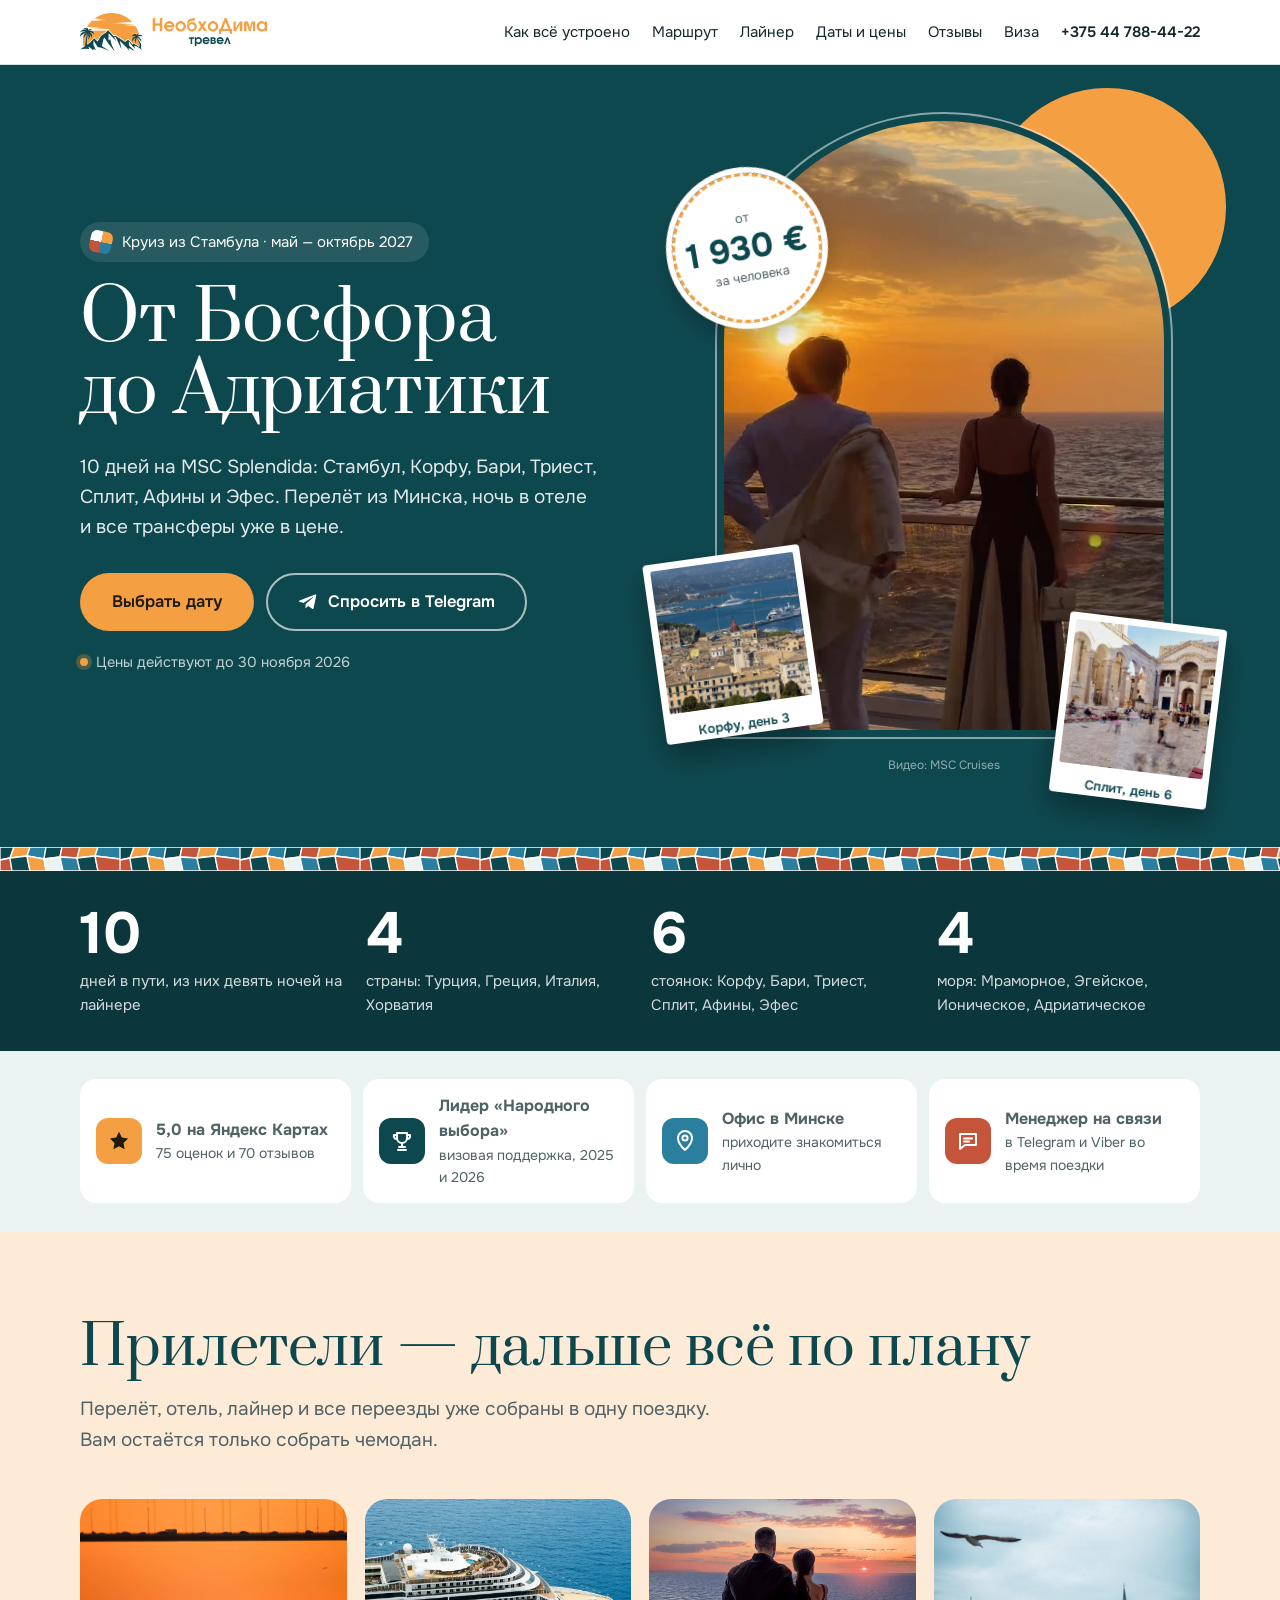
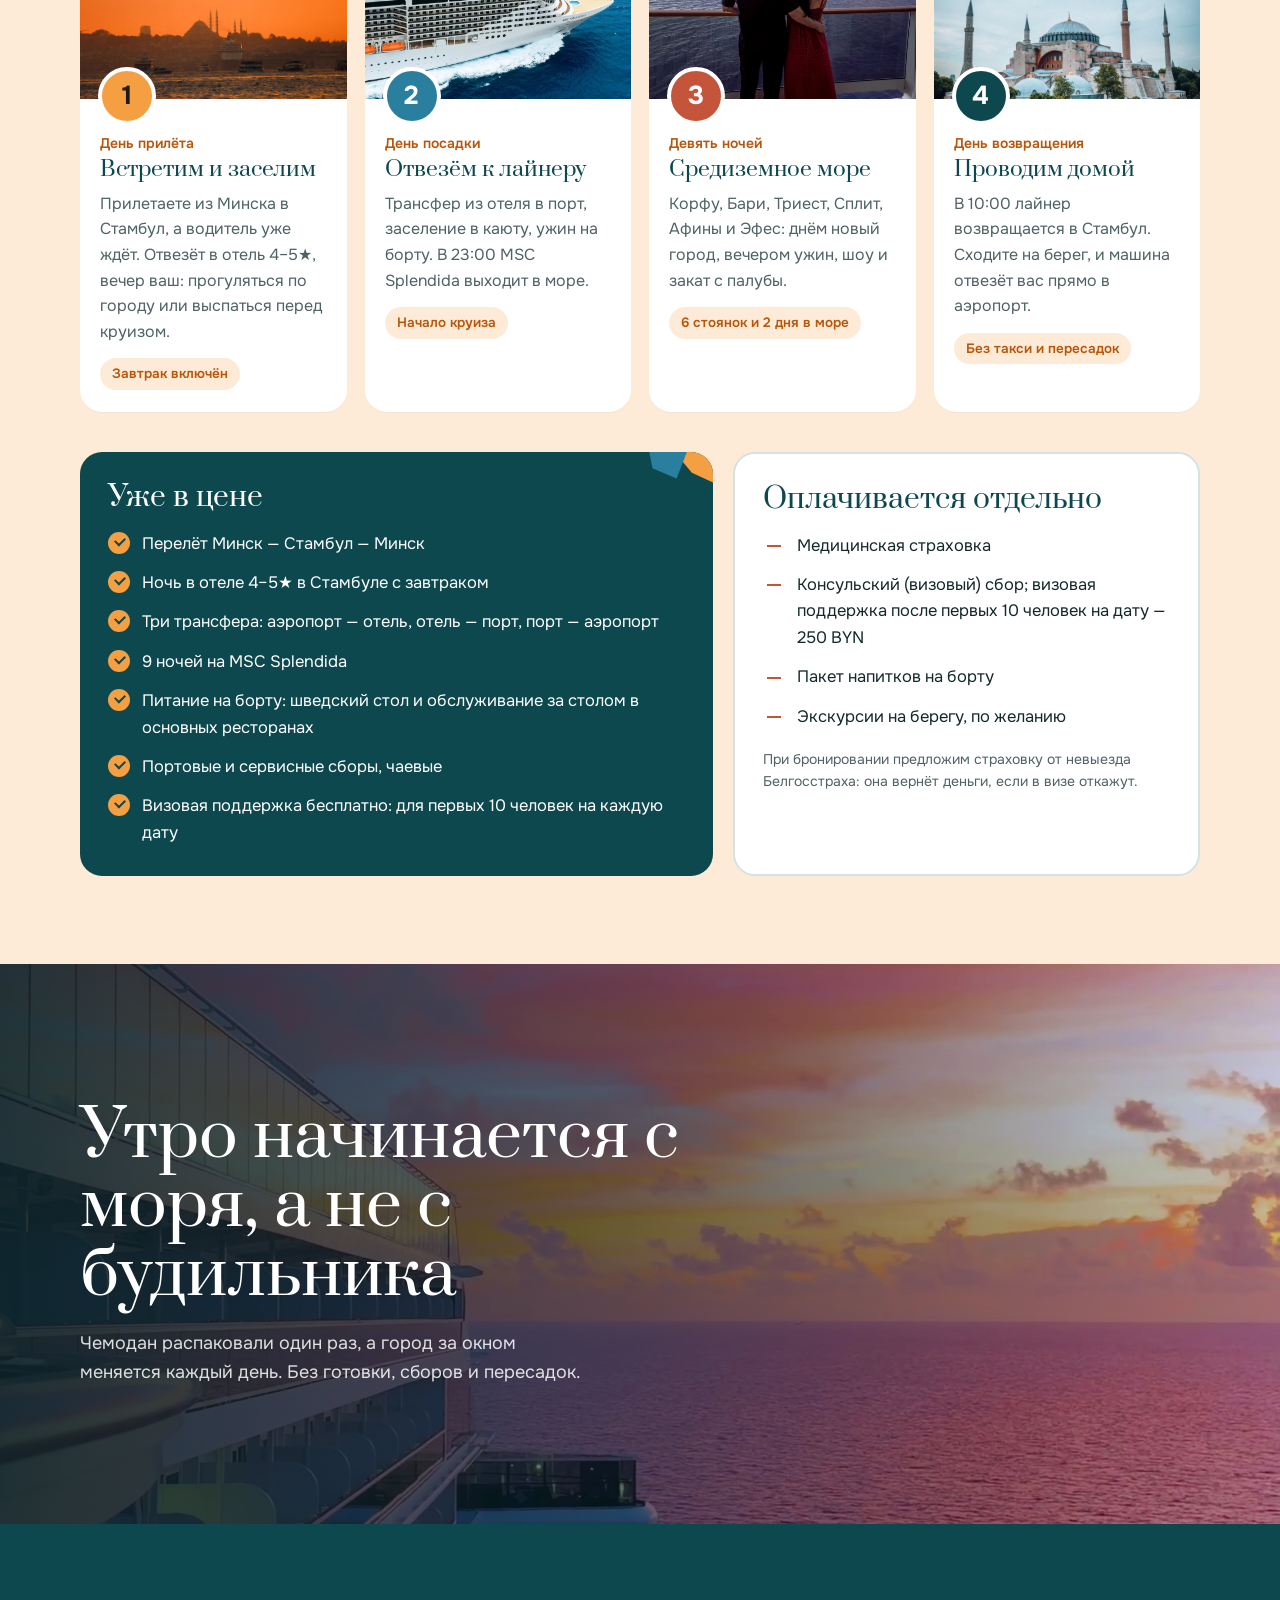
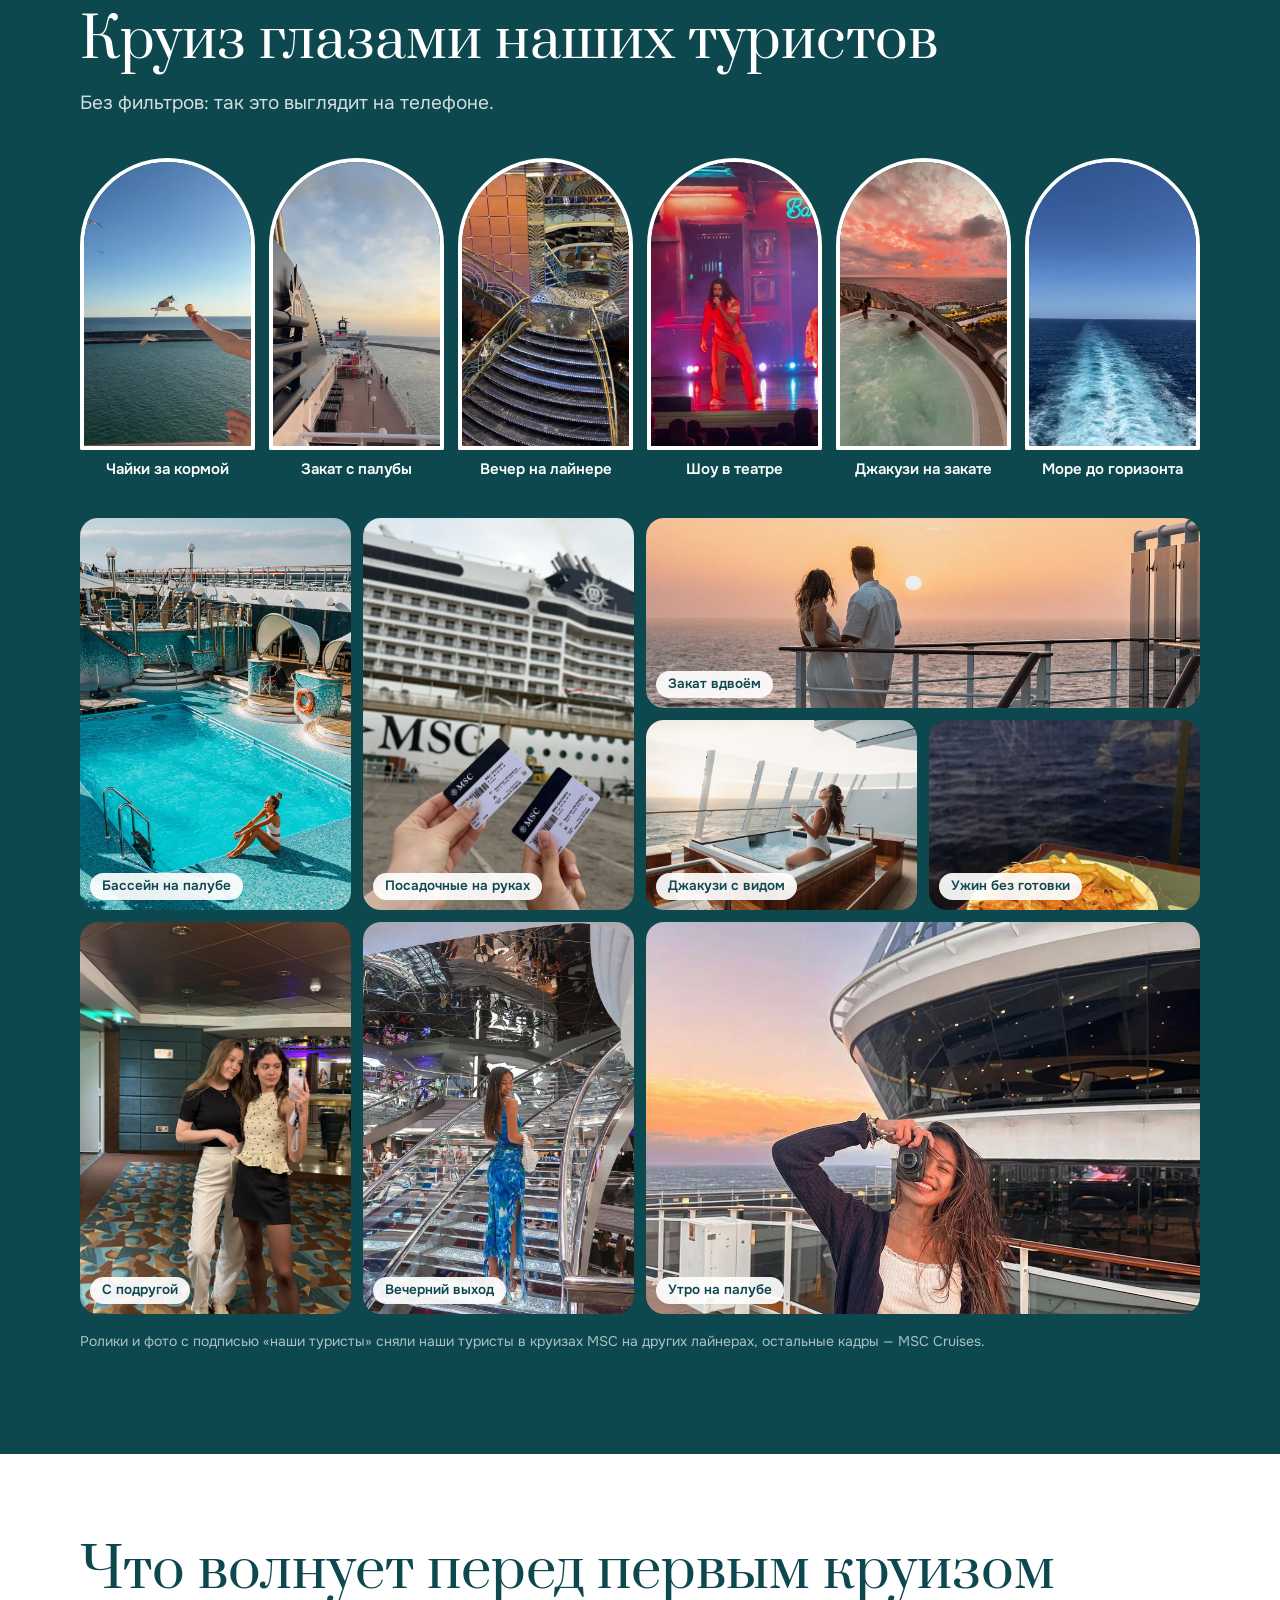
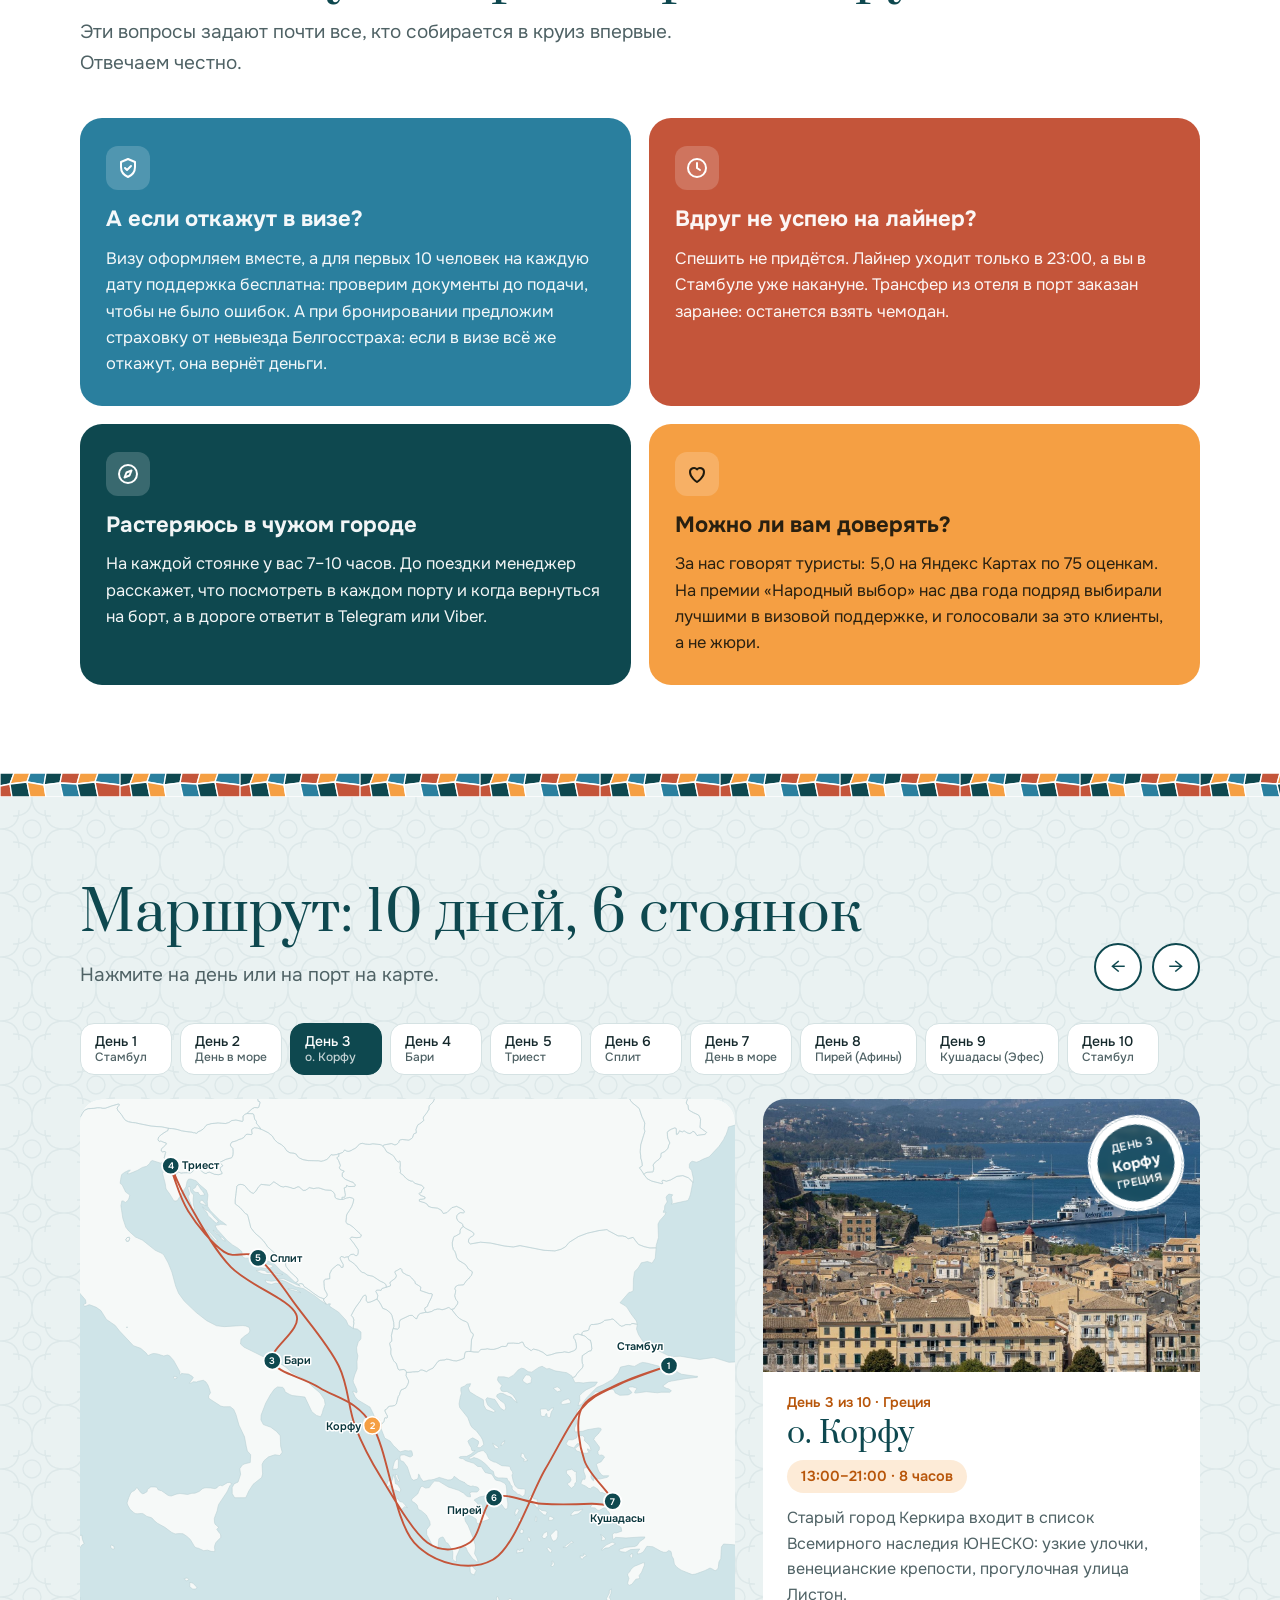
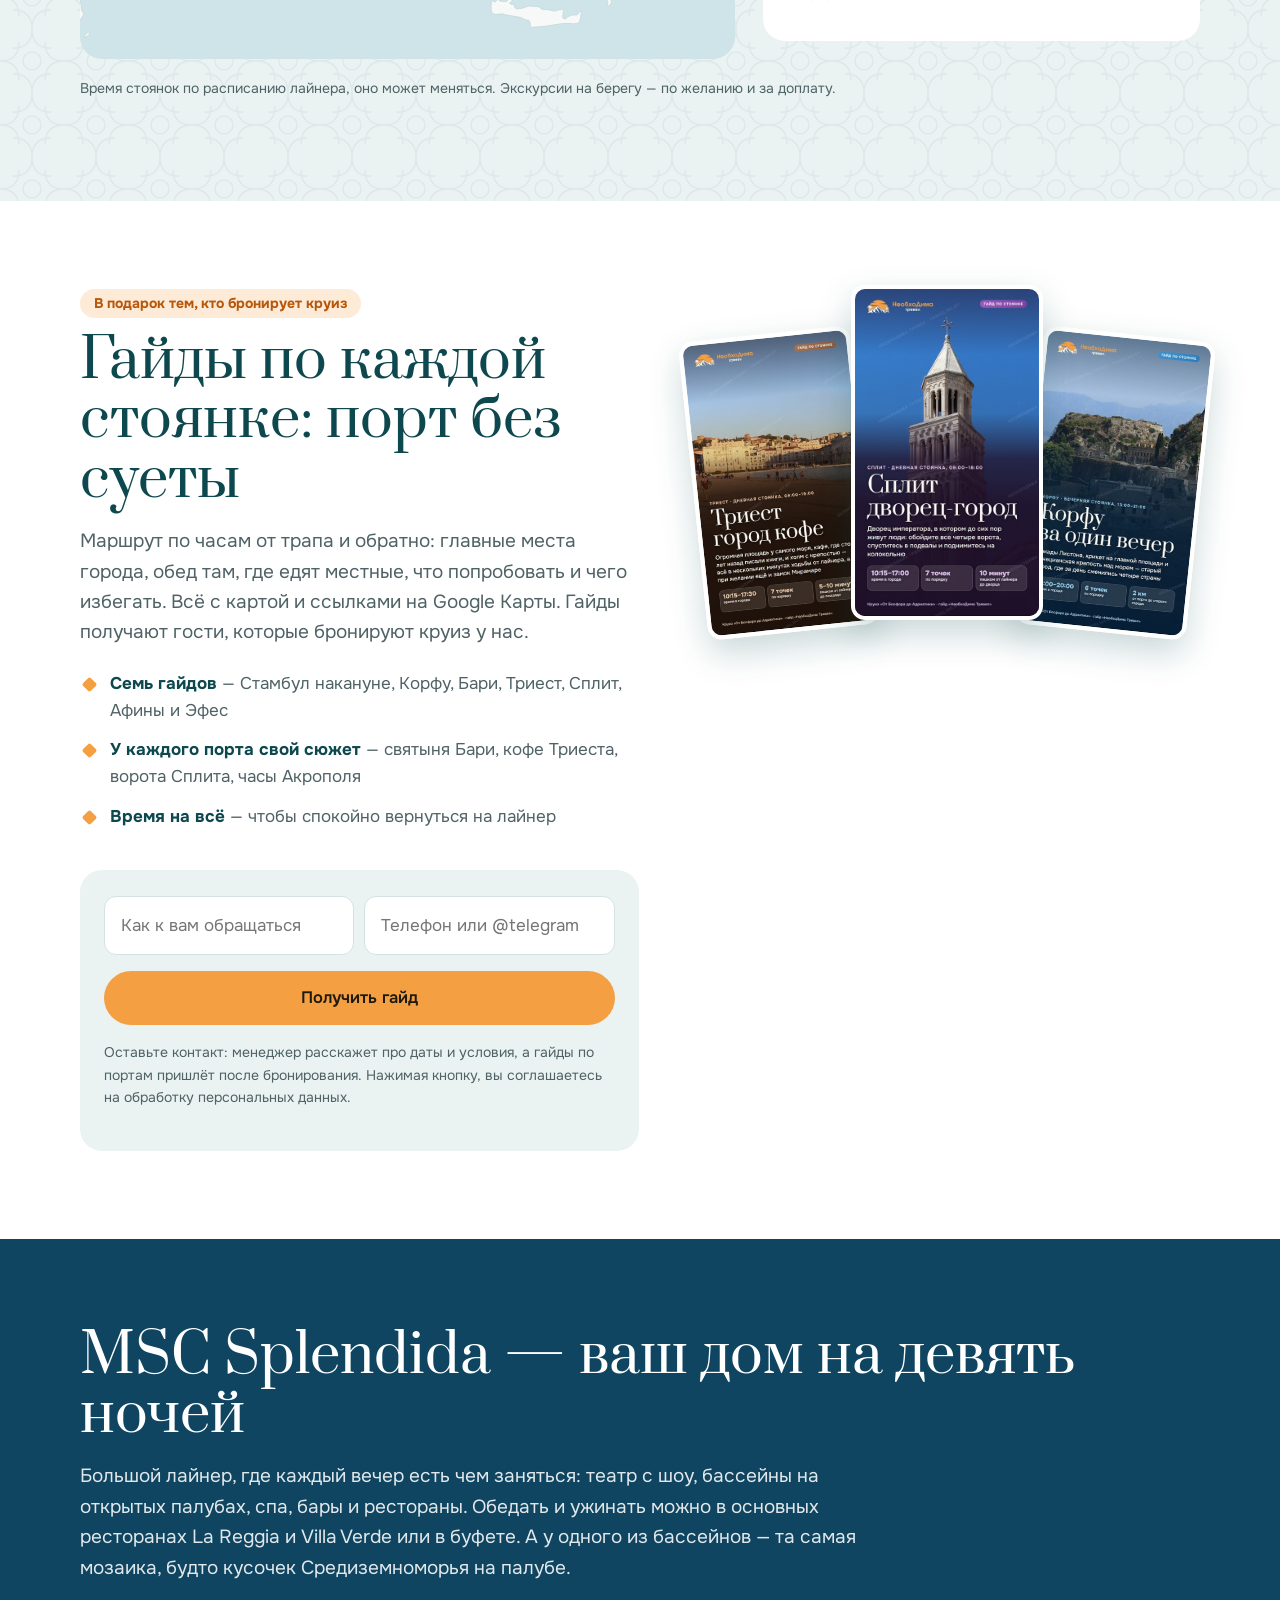
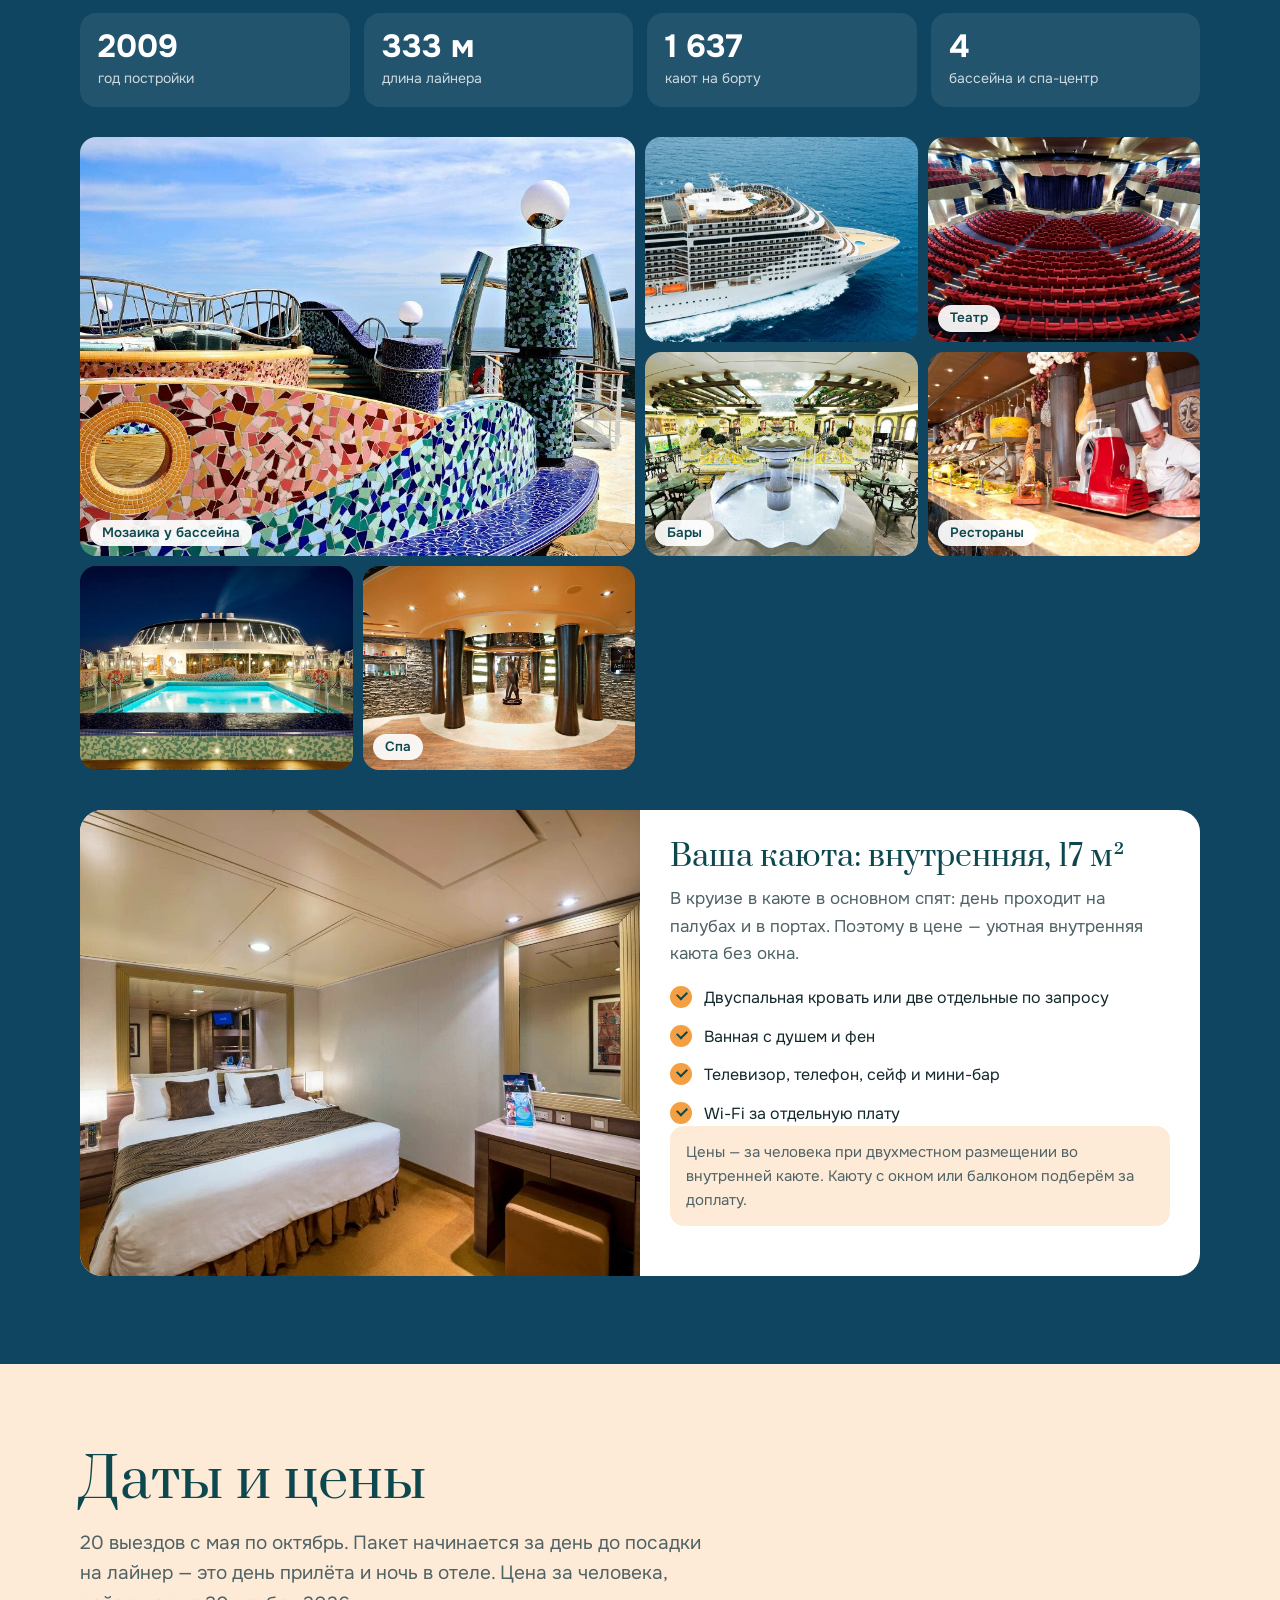
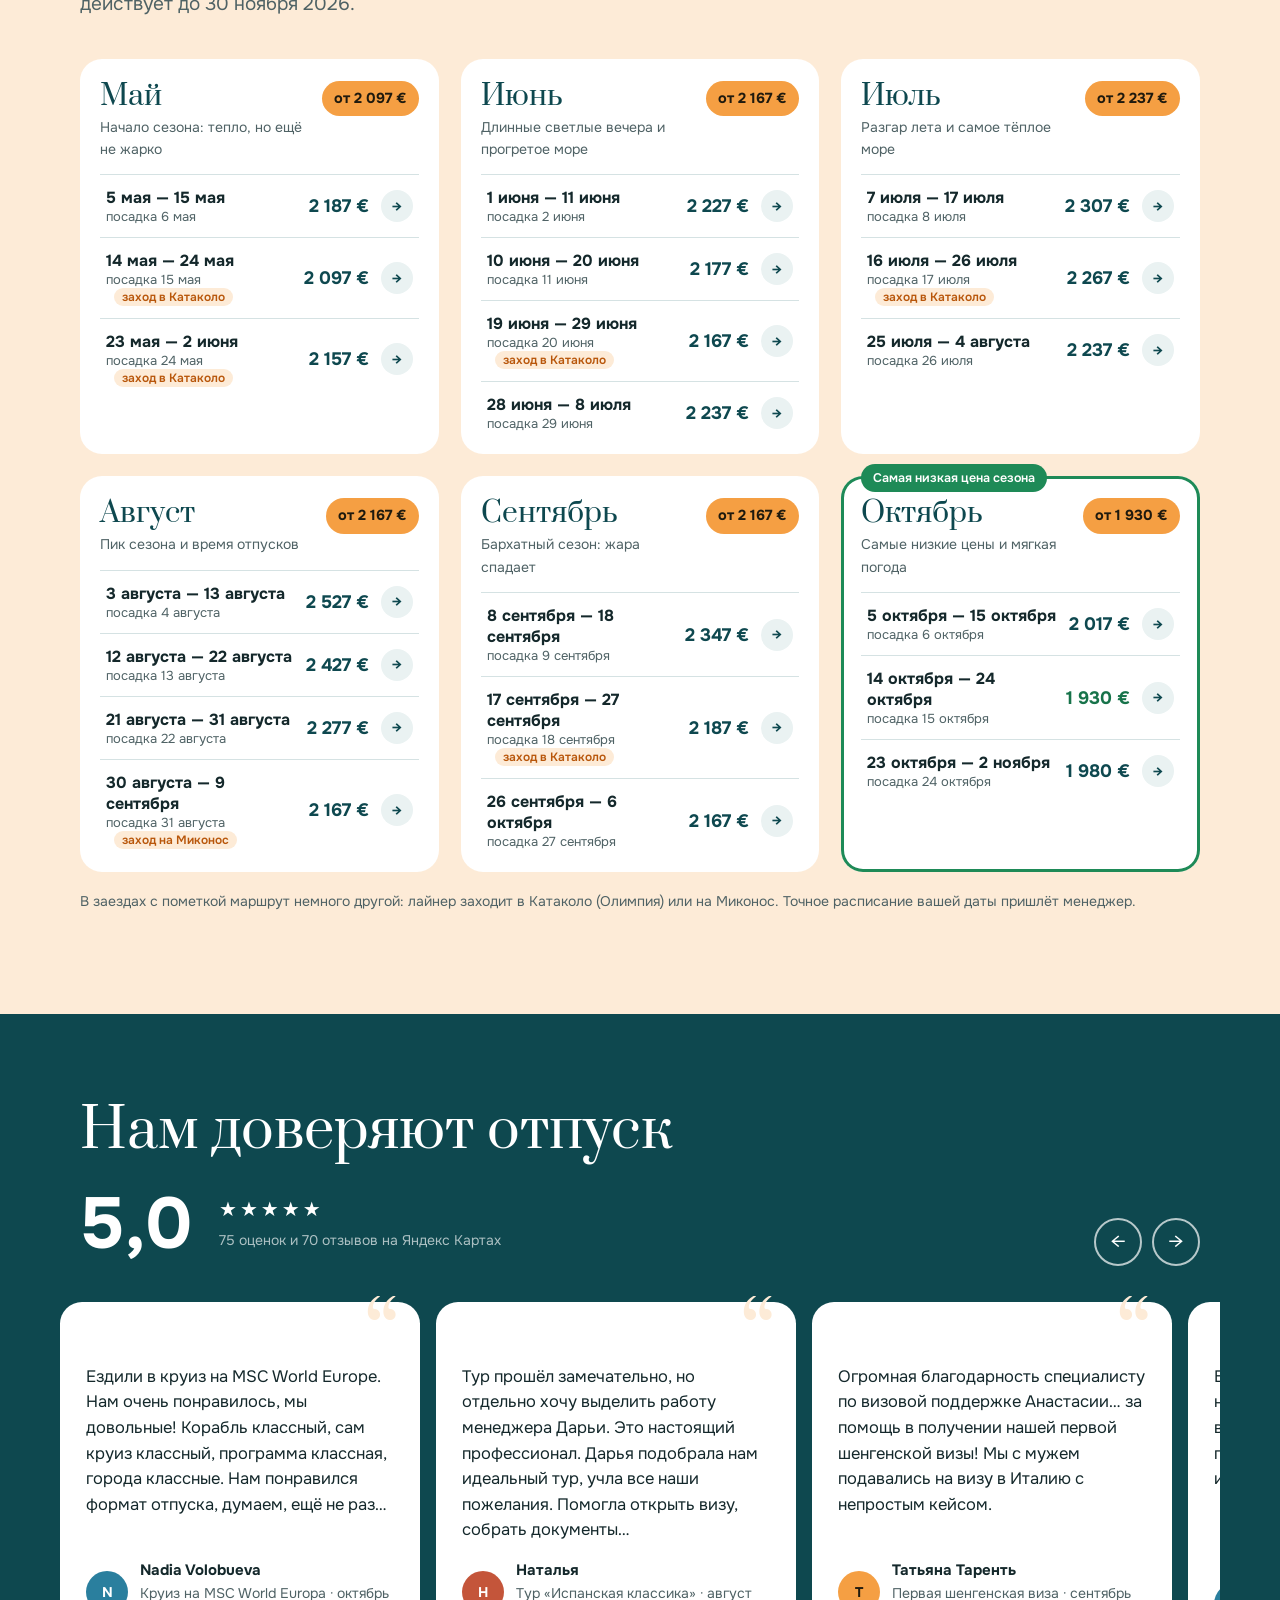
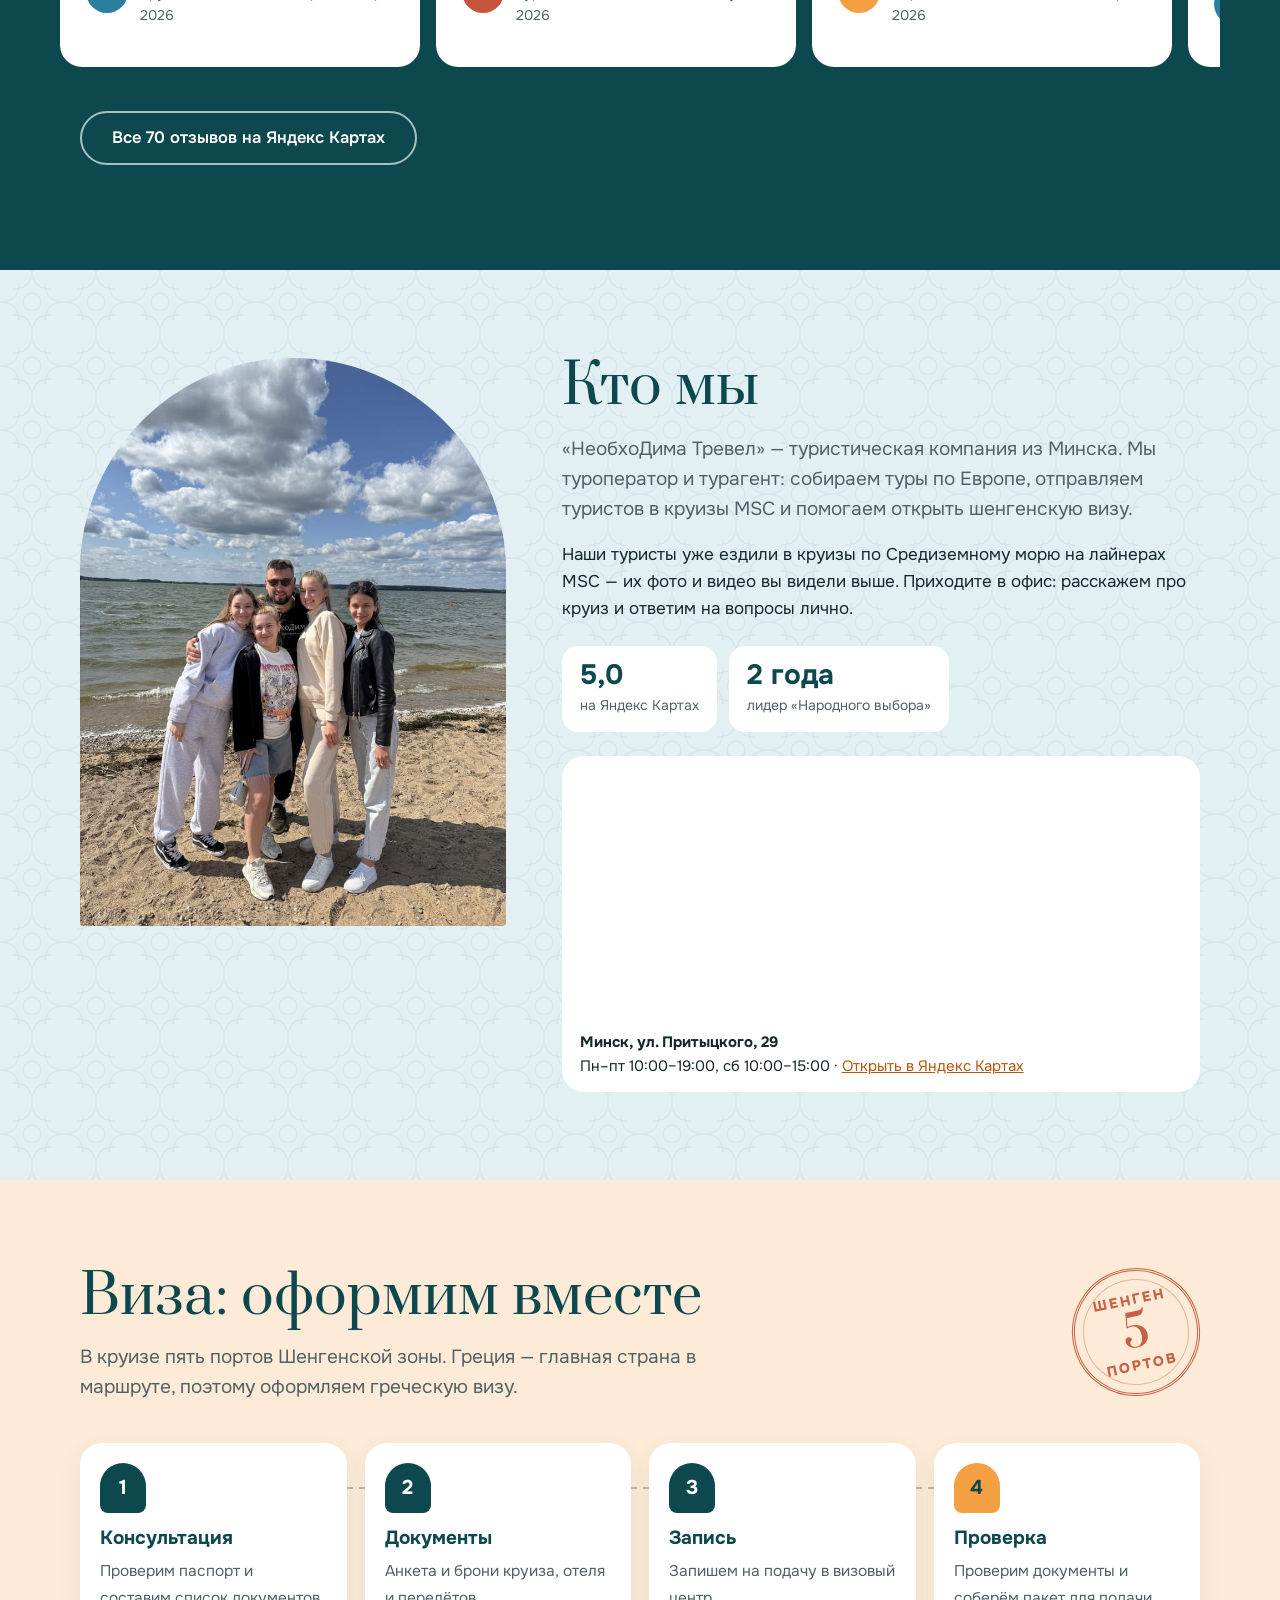
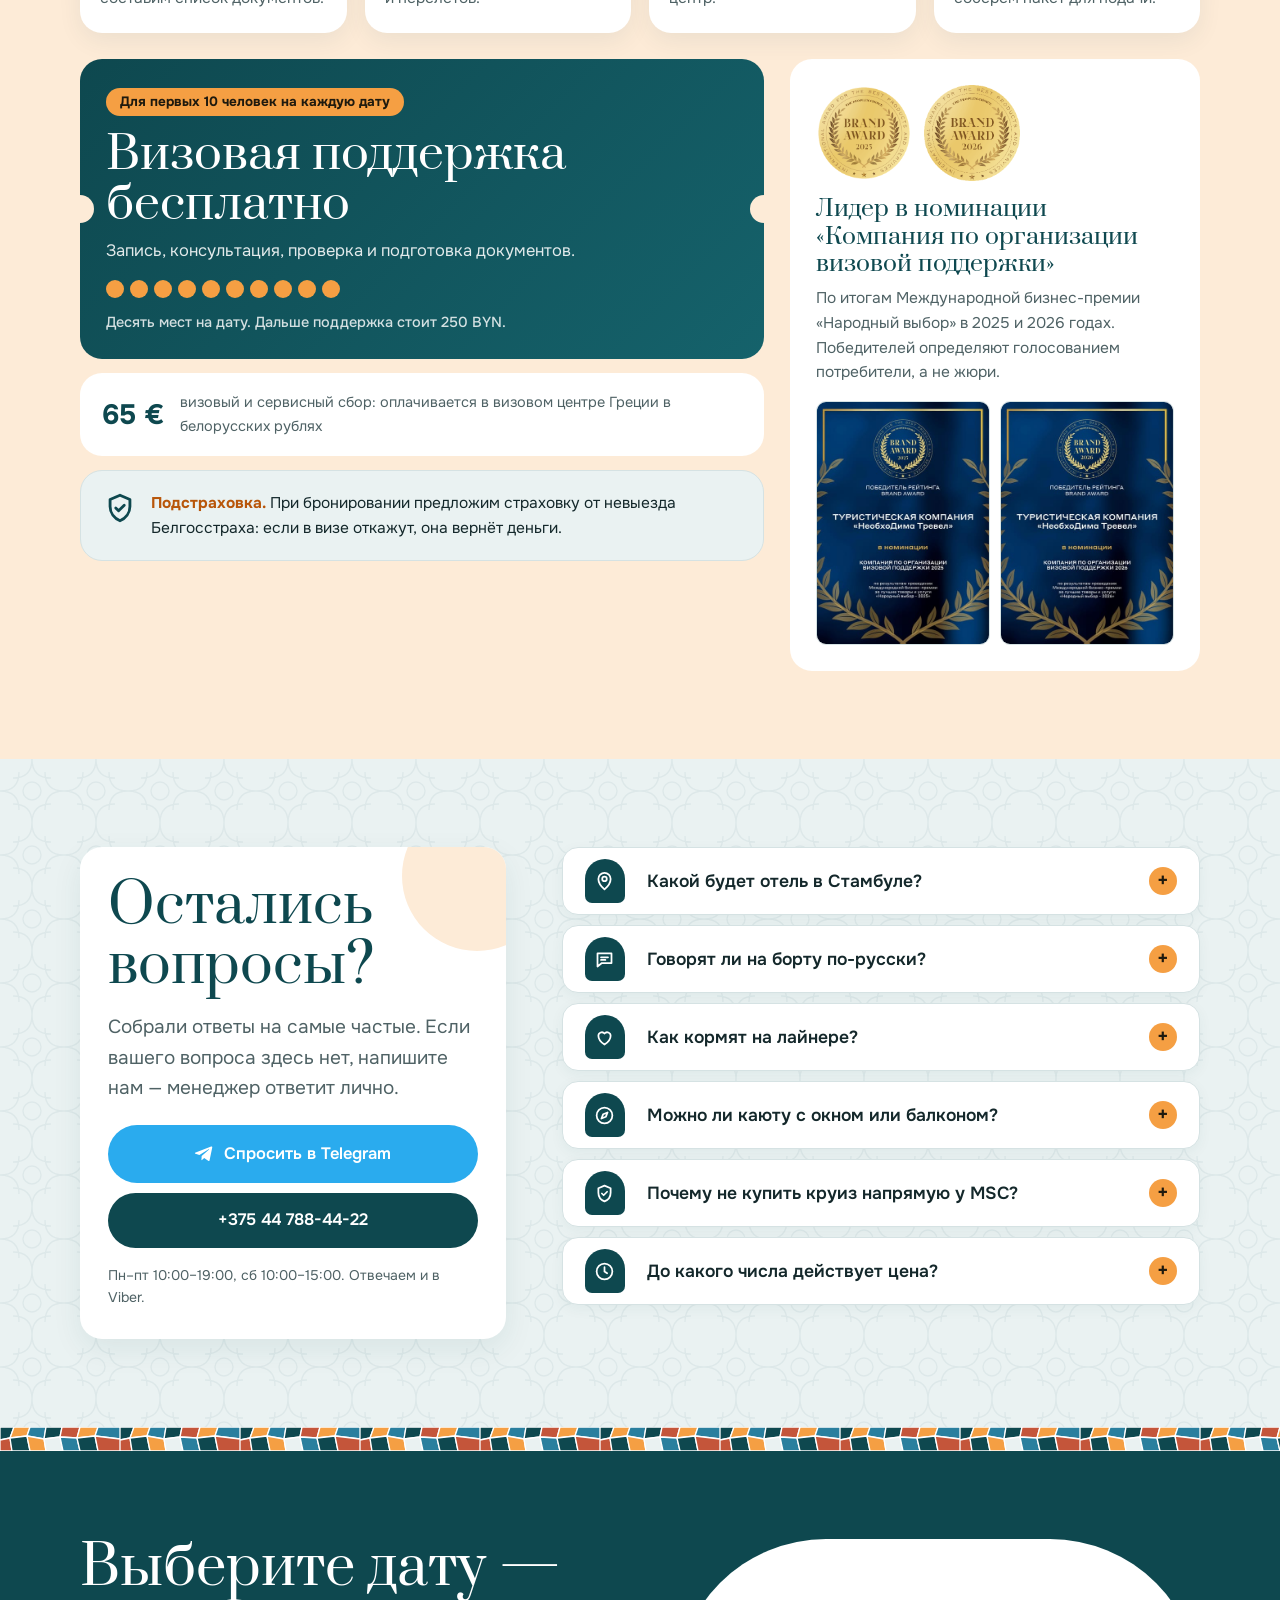
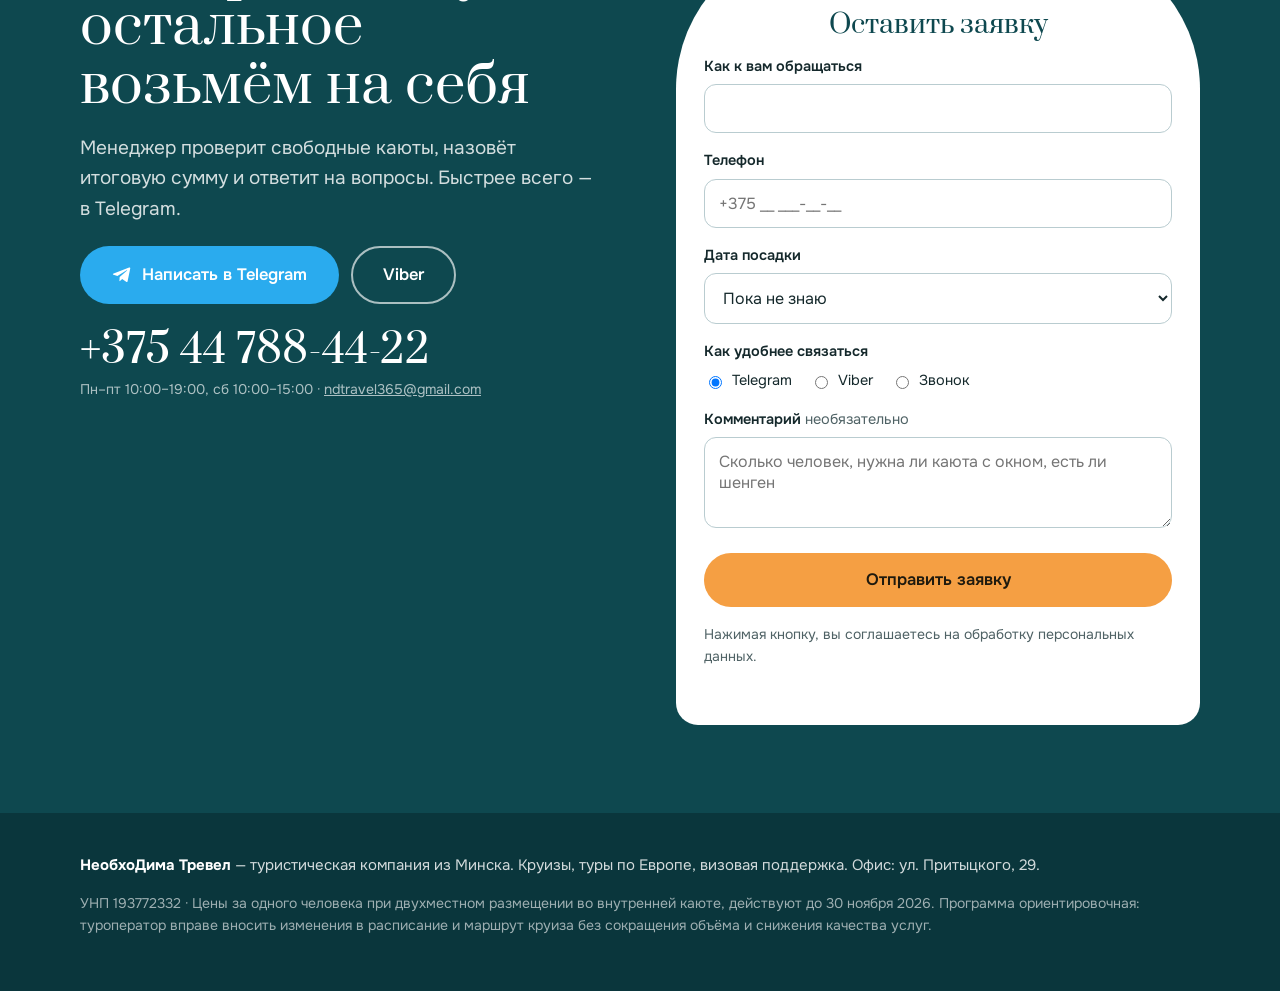
==== commit 34c2492a: "Виза: бесплатная поддержка для первых 10, новый дизайн блока; вопросы карточками; блок «Получить гай" ====
--- a/index.html
+++ b/index.html
@@ -16,7 +16,7 @@
 <link rel="preconnect" href="https://fonts.googleapis.com">
 <link rel="preconnect" href="https://fonts.gstatic.com" crossorigin>
 <link href="https://fonts.googleapis.com/css2?family=Prata&family=Onest:wght@400;500;600;700&display=swap" rel="stylesheet">
-<link rel="stylesheet" href="styles.css?v=5">
+<link rel="stylesheet" href="styles.css?v=55">
 <script type="application/ld+json">
 {
   "@context": "https://schema.org",
@@ -151,13 +151,14 @@
           <li>9 ночей на MSC Splendida</li>
           <li>Питание на борту: шведский стол и обслуживание за столом в основных ресторанах</li>
           <li>Портовые и сервисные сборы, чаевые</li>
+          <li>Визовая поддержка бесплатно: для первых 10 человек на каждую дату</li>
         </ul>
       </div>
       <div class="box no">
         <h3>Оплачивается отдельно</h3>
         <ul class="list no">
           <li>Медицинская страховка</li>
-          <li>Визовая поддержка и консульский сбор</li>
+          <li>Консульский (визовый) сбор; визовая поддержка после первых 10 человек на дату — 250 BYN</li>
           <li>Пакет напитков на борту</li>
           <li>Экскурсии на берегу, по желанию</li>
         </ul>
@@ -209,7 +210,7 @@
     <h2 id="fear-h">Что волнует перед первым круизом</h2>
     <p class="lead">Эти вопросы задают почти все, кто собирается в круиз впервые. Отвечаем честно.</p>
     <div class="fears">
-      <div class="fear"><span class="ic"><svg aria-hidden="true"><use href="#i-shield"/></svg></span><p class="q">А если откажут в визе?</p><p>Визу оформляем вместе: проверим документы до подачи, чтобы не было ошибок. А при бронировании предложим страховку от невыезда Белгосстраха: если в визе всё же откажут, она вернёт деньги.</p></div>
+      <div class="fear"><span class="ic"><svg aria-hidden="true"><use href="#i-shield"/></svg></span><p class="q">А если откажут в визе?</p><p>Визу оформляем вместе, а для первых 10 человек на каждую дату поддержка бесплатна: проверим документы до подачи, чтобы не было ошибок. А при бронировании предложим страховку от невыезда Белгосстраха: если в визе всё же откажут, она вернёт деньги.</p></div>
       <div class="fear"><span class="ic"><svg aria-hidden="true"><use href="#i-clock"/></svg></span><p class="q">Вдруг не успею на лайнер?</p><p>Спешить не придётся. Лайнер уходит только в 23:00, а вы в Стамбуле уже накануне. Трансфер из отеля в порт заказан заранее: останется взять чемодан.</p></div>
       <div class="fear"><span class="ic"><svg aria-hidden="true"><use href="#i-compass"/></svg></span><p class="q">Растеряюсь в чужом городе</p><p>На каждой стоянке у вас 7–10 часов. До поездки менеджер расскажет, что посмотреть в каждом порту и когда вернуться на борт, а в дороге ответит в Telegram или Viber.</p></div>
       <div class="fear"><span class="ic"><svg aria-hidden="true"><use href="#i-heart"/></svg></span><p class="q">Можно ли вам доверять?</p><p>За нас говорят туристы: 5,0 на Яндекс Картах по 75 оценкам. На премии «Народный выбор» нас два года подряд выбирали лучшими в визовой поддержке, и голосовали за это клиенты, а не жюри.</p></div>
@@ -237,6 +238,37 @@
 </section>
 
 <!-- ЛАЙНЕР -->
+<section class="sec" id="gidy" aria-labelledby="gid-h">
+  <div class="wrap gid">
+    <div class="gid-copy">
+      <p class="gid-kicker">В подарок тем, кто бронирует круиз</p>
+      <h2 id="gid-h">Гайды по каждой стоянке: порт без суеты</h2>
+      <p class="lead">Маршрут по часам от трапа и обратно: главные места города, обед там, где едят местные, что попробовать и чего избегать. Всё с картой и ссылками на Google Карты. Гайды получают гости, которые бронируют круиз у нас.</p>
+      <ul class="gid-list">
+        <li><b>Семь гайдов</b> — Стамбул накануне, Корфу, Бари, Триест, Сплит, Афины и Эфес</li>
+        <li><b>У каждого порта свой сюжет</b> — святыня Бари, кофе Триеста, ворота Сплита, часы Акрополя</li>
+        <li><b>Время на всё</b> — чтобы спокойно вернуться на лайнер</li>
+      </ul>
+    </div>
+    <div class="gid-pages" aria-hidden="true">
+      <img src="guides/cover-triest.jpg" alt="" loading="lazy" width="450" height="800">
+      <img src="guides/cover-split.jpg" alt="" loading="lazy" width="450" height="800">
+      <img src="guides/cover-korfu.jpg" alt="" loading="lazy" width="450" height="800">
+    </div>
+    <form class="gid-form" id="gidForm" novalidate>
+      
+      <div class="gid-row">
+        <input type="text" name="name" placeholder="Как к вам обращаться" autocomplete="name" required aria-label="Имя">
+        <input type="tel" name="phone" placeholder="Телефон или @telegram" autocomplete="tel" required aria-label="Телефон или Telegram">
+      </div>
+      <input class="hp" type="text" name="website" tabindex="-1" autocomplete="off" aria-hidden="true">
+      <button class="btn btn-gold" type="submit">Получить гайд</button>
+      <p class="small gid-note">Оставьте контакт: менеджер расскажет про даты и условия, а гайды по портам пришлёт после бронирования. Нажимая кнопку, вы соглашаетесь на обработку персональных данных.</p>
+      <div class="gid-msg" id="gidMsg" role="status"></div>
+    </form>
+  </div>
+</section>
+
 <section class="sec deep" id="layner" aria-labelledby="ship-h">
   <div class="wrap">
     <h2 id="ship-h">MSC Splendida — ваш дом на девять ночей</h2>
@@ -325,23 +357,33 @@
 </section>
 
 <!-- ВИЗА -->
-<section class="sec" id="viza" aria-labelledby="visa-h">
-  <div class="wrap">
-    <h2 id="visa-h">Виза: оформим вместе</h2>
-    <div class="visa-grid">
+<section class="sec peach visa" id="viza" aria-labelledby="visa-h">
+  <div class="wrap">
+    <div class="v-head">
       <div>
-        <p class="lead" style="margin-top:0">В круизе пять портов Шенгенской зоны: Корфу и Афины в Греции, Бари и Триест в Италии, Сплит в Хорватии. Греция — главная страна в маршруте, поэтому оформляем греческую визу.</p>
-        <ol class="vsteps">
-          <li><b>Консультация</b><span>Проверим паспорт и составим список документов.</span></li>
-          <li><b>Документы</b><span>Анкета и брони круиза, отеля и перелётов.</span></li>
-          <li><b>Запись</b><span>Запишем на подачу в визовый центр.</span></li>
-          <li><b>Проверка</b><span>Проверим документы и соберём пакет для подачи.</span></li>
-        </ol>
-        <div class="visa-cost">
-          <div><b>250 BYN</b><span>визовая поддержка: запись, консультация, проверка и подготовка документов</span></div>
-          <div><b>65 €</b><span>визовый и сервисный сбор, оплачивается в визовом центре Греции в белорусских рублях</span></div>
+        <h2 id="visa-h">Виза: оформим вместе</h2>
+        <p class="lead">В круизе пять портов Шенгенской зоны. Греция — главная страна в маршруте, поэтому оформляем греческую визу.</p>
+        
+      </div>
+      <div class="v-stamp" aria-hidden="true">шенген<b>5</b>портов</div>
+    </div>
+    <ol class="vsteps">
+      <li><b>Консультация</b><span>Проверим паспорт и составим список документов.</span></li>
+      <li><b>Документы</b><span>Анкета и брони круиза, отеля и перелётов.</span></li>
+      <li><b>Запись</b><span>Запишем на подачу в визовый центр.</span></li>
+      <li><b>Проверка</b><span>Проверим документы и соберём пакет для подачи.</span></li>
+    </ol>
+    <div class="v-bottom">
+      <div class="v-offer">
+        <div class="v-ticket">
+          <span class="v-tag">Для первых 10 человек на каждую дату</span>
+          <b>Визовая поддержка бесплатно</b>
+          <p>Запись, консультация, проверка и подготовка документов.</p>
+          <div class="v-dots" aria-hidden="true"><i></i><i></i><i></i><i></i><i></i><i></i><i></i><i></i><i></i><i></i></div>
+          <small>Десять мест на дату. Дальше поддержка стоит 250 BYN.</small>
         </div>
-        <div class="insure"><b>Подстраховка.</b> При бронировании предложим страховку от невыезда Белгосстраха: если в визе откажут, она вернёт деньги.</div>
+        <div class="v-fee"><b>65 €</b><span>визовый и сервисный сбор: оплачивается в визовом центре Греции в белорусских рублях</span></div>
+        <div class="insure"><svg class="v-ic" aria-hidden="true"><use href="#i-shield"/></svg><p><b>Подстраховка.</b> При бронировании предложим страховку от невыезда Белгосстраха: если в визе откажут, она вернёт деньги.</p></div>
       </div>
       <div class="award">
         <div class="medals"><img src="images/medal-2025.png" alt="Медаль «Народный выбор» 2025" loading="lazy"><img src="images/medal-2026.png" alt="Медаль «Народный выбор» 2026" loading="lazy"></div>
@@ -360,17 +402,23 @@
 <section class="sec mint" id="voprosy" aria-labelledby="faq-h">
   <div class="wrap faq-grid">
     <div class="faq-side">
-      <h2 id="faq-h">Остались вопросы?</h2>
-      <p class="lead">Собрали ответы на самые частые. Если вашего вопроса здесь нет, напишите нам — менеджер ответит лично.</p>
-      <a class="btn btn-tg" href="https://t.me/+375447884422" target="_blank" rel="noopener" style="margin-top:22px"><svg aria-hidden="true"><use href="#i-tg"/></svg>Спросить в Telegram</a>
+      <div class="faq-card">
+        <h2 id="faq-h">Остались вопросы?</h2>
+        <p class="lead">Собрали ответы на самые частые. Если вашего вопроса здесь нет, напишите нам — менеджер ответит лично.</p>
+        <div class="faq-btns">
+          <a class="btn btn-tg" href="https://t.me/+375447884422" target="_blank" rel="noopener"><svg aria-hidden="true"><use href="#i-tg"/></svg>Спросить в Telegram</a>
+          <a class="btn btn-dark" href="tel:+375447884422">+375 44 788-44-22</a>
+        </div>
+        <p class="small faq-hrs">Пн–пт 10:00–19:00, сб 10:00–15:00. Отвечаем и в Viber.</p>
+      </div>
     </div>
     <div class="faq">
-      <details><summary>Какой будет отель в Стамбуле?</summary><p>Отель 4–5★ с завтраком, бронируем по системе «Фортуна»: вы заселяетесь в один из отелей этой категории, а какой именно — сообщим ближе к поездке. Категория 4–5★ и завтрак гарантированы.</p></details>
-      <details><summary>Говорят ли на борту по-русски?</summary><p>Для рейсов этого маршрута заявлен русскоязычный сервис. Менеджер подтвердит его для вашей даты при бронировании.</p></details>
-      <details><summary>Как кормят на лайнере?</summary><p>Питание уже в цене: шведский стол в буфете и обслуживание за столом в основных ресторанах. Отдельно оплачиваются пакет напитков и рестораны с особой кухней, если захочется.</p></details>
-      <details><summary>Можно ли каюту с окном или балконом?</summary><p>Да. Менеджер подберёт каюту с окном или балконом на вашу дату и назовёт доплату. Иногда разница меньше, чем кажется.</p></details>
-      <details><summary>Почему не купить круиз напрямую у MSC?</summary><p>Круизная компания продаёт только каюту. У нас к ней добавлены перелёт из Минска, отель с завтраком и три трансфера, помощь с визой и менеджер, который на связи всю поездку.</p></details>
-      <details><summary>До какого числа действует цена?</summary><p>Цены на сайте действуют до 30 ноября 2026. Условия бронирования и оплаты менеджер расскажет при расчёте на вашу дату.</p></details>
+      <details><summary><span class="q-ic"><svg aria-hidden="true"><use href="#i-pin"/></svg></span>Какой будет отель в Стамбуле?</summary><p>Отель 4–5★ с завтраком, бронируем по системе «Фортуна»: вы заселяетесь в один из отелей этой категории, а какой именно — сообщим ближе к поездке. Категория 4–5★ и завтрак гарантированы.</p></details>
+      <details><summary><span class="q-ic"><svg aria-hidden="true"><use href="#i-chat"/></svg></span>Говорят ли на борту по-русски?</summary><p>Для рейсов этого маршрута заявлен русскоязычный сервис. Менеджер подтвердит его для вашей даты при бронировании.</p></details>
+      <details><summary><span class="q-ic"><svg aria-hidden="true"><use href="#i-heart"/></svg></span>Как кормят на лайнере?</summary><p>Питание уже в цене: шведский стол в буфете и обслуживание за столом в основных ресторанах. Отдельно оплачиваются пакет напитков и рестораны с особой кухней, если захочется.</p></details>
+      <details><summary><span class="q-ic"><svg aria-hidden="true"><use href="#i-compass"/></svg></span>Можно ли каюту с окном или балконом?</summary><p>Да. Менеджер подберёт каюту с окном или балконом на вашу дату и назовёт доплату. Иногда разница меньше, чем кажется.</p></details>
+      <details><summary><span class="q-ic"><svg aria-hidden="true"><use href="#i-shield"/></svg></span>Почему не купить круиз напрямую у MSC?</summary><p>Круизная компания продаёт только каюту. У нас к ней добавлены перелёт из Минска, отель с завтраком и три трансфера, помощь с визой и менеджер, который на связи всю поездку.</p></details>
+      <details><summary><span class="q-ic"><svg aria-hidden="true"><use href="#i-clock"/></svg></span>До какого числа действует цена?</summary><p>Цены на сайте действуют до 30 ноября 2026. Условия бронирования и оплаты менеджер расскажет при расчёте на вашу дату.</p></details>
     </div>
   </div>
 </section>
@@ -431,6 +479,6 @@
 </nav>
 
 <script src="map-data.js"></script>
-<script src="app.js?v=5"></script>
+<script src="app.js?v=55"></script>
 </body>
 </html>
--- a/styles.css
+++ b/styles.css
@@ -557,3 +557,123 @@
 }
 .dark .form h3{color:var(--dark)}
 @media(max-width:520px){.form{padding-top:44px}}
+
+/* ===== Версия 5.1: заголовок в две строки, без оранжевого текста на тёмно-бирюзовом (Вероника, 11.11) ===== */
+.hero h1{font-size:clamp(42px,12vw,56px);line-height:1.04}
+.hero h1,.hero h1 span{white-space:nowrap}
+.hero h1 span{color:#fff}
+@media(min-width:700px){.hero h1{font-size:clamp(46px,8vw,68px)}}
+@media(min-width:960px){.hero h1{font-size:clamp(50px,5.4vw,78px)}}
+/* оранжевым остаются только заливки (кнопки, солнце, плашки), текст на тёмном — белый */
+.fact b,.ship-facts b,.rating .big,.price-m b,.stick b,.dark .hand,.deep .hand{color:#fff}
+.dark .stars,.deep .stars{color:#fff}
+.fact span{color:rgba(255,255,255,.82)}
+.step:nth-child(4) .n{background:var(--dark);color:#fff}
+
+/* ВИЗА — версия 5.3: «паспортный контроль» */
+.v-head{display:flex;gap:24px;align-items:flex-start;justify-content:space-between}
+.v-head .lead{margin-top:14px}
+.v-stamp{flex:none;position:relative;width:128px;height:128px;border-radius:50%;border:3px double var(--tile);color:var(--tile);display:flex;flex-direction:column;align-items:center;justify-content:center;transform:rotate(-12deg);font:800 14px/1 var(--sans);letter-spacing:.16em;text-transform:uppercase;opacity:.92}
+.v-stamp b{font:400 44px/1 var(--serif);letter-spacing:0;margin:5px 0 3px}
+.v-stamp::after{content:"";position:absolute;inset:8px;border:1.5px solid currentColor;border-radius:50%;opacity:.4}
+.v-countries{list-style:none;padding:0;margin:22px 0 0;display:flex;flex-wrap:wrap;gap:10px}
+.v-countries li{display:flex;gap:8px;align-items:baseline;background:#fff;border-radius:999px;padding:9px 18px;box-shadow:0 2px 10px rgba(14,72,79,.07)}
+.v-countries b{color:var(--dark);font-weight:700}
+.v-countries span{color:var(--muted);font-size:14.5px}
+.vsteps{list-style:none;padding:0;margin:40px 0 0;display:grid;grid-template-columns:1fr;gap:14px;counter-reset:v}
+.vsteps li{counter-increment:v;position:relative;background:#fff;border-radius:var(--r);padding:22px 22px 22px 84px;box-shadow:0 8px 24px rgba(14,72,79,.07)}
+.vsteps li::before{content:counter(v);position:absolute;left:22px;top:22px;width:46px;height:50px;border-radius:23px 23px 8px 8px;background:var(--dark);color:#fff;font:700 20px/50px var(--sans);text-align:center}
+.vsteps li:last-child::before{background:var(--orange);color:var(--dark)}
+.vsteps b{display:block;font-size:19px;margin-bottom:4px;color:var(--dark)}
+.vsteps span{color:var(--muted);font-size:15.5px}
+.v-bottom{display:grid;gap:22px;margin-top:26px}
+.v-offer{display:grid;gap:14px;align-content:start}
+.v-ticket{position:relative;border-radius:var(--r);padding:28px 26px 24px;background:linear-gradient(135deg,var(--orange),#F7B766);color:var(--dark);overflow:hidden}
+.v-ticket::before,.v-ticket::after{content:"";position:absolute;top:50%;width:28px;height:28px;border-radius:50%;background:var(--peach);transform:translateY(-50%)}
+.v-ticket::before{left:-14px}.v-ticket::after{right:-14px}
+.v-tag{display:inline-block;background:var(--dark);color:#fff;border-radius:999px;padding:6px 14px;font:700 13.5px/1.2 var(--sans)}
+.v-ticket b{display:block;font:400 clamp(32px,5.4vw,46px)/1.08 var(--serif);margin:14px 0 8px;color:var(--dark)}
+.v-ticket p{margin:0 0 16px;font-size:16.5px}
+.v-dots{display:flex;flex-wrap:wrap;gap:6px;margin-bottom:10px}
+.v-dots i{display:block;width:18px;height:18px;border-radius:50%;background:var(--dark)}
+.v-ticket small{font-size:14.5px;font-weight:600}
+.v-fee{display:flex;gap:16px;align-items:center;background:#fff;border-radius:var(--r);padding:18px 22px}
+.v-fee b{flex:none;font:700 28px/1 var(--sans);color:var(--dark)}
+.v-fee span{font-size:14.5px;color:var(--muted)}
+.insure{display:flex;gap:14px;align-items:flex-start;margin-top:0;background:var(--dark);color:#fff;border-radius:var(--r);padding:20px 22px}
+.insure p{margin:0;font-size:15.5px}
+.insure b{color:var(--orange)}
+.v-ic{flex:none;width:34px;height:34px;color:var(--orange)}
+@media(min-width:900px){
+  .vsteps{grid-template-columns:repeat(4,1fr);gap:18px}
+  .vsteps li{padding:80px 20px 22px}
+  .vsteps li::before{left:20px;top:20px}
+  .vsteps li:not(:last-child)::after{content:"";position:absolute;top:44px;right:-18px;width:18px;height:0;border-top:2px dashed rgba(14,72,79,.3)}
+  .v-bottom{grid-template-columns:1.25fr .75fr;gap:26px;align-items:stretch}
+}
+@media(max-width:560px){.v-stamp{display:none}}
+
+/* версия 5.4: билет визы без плашек стран, вопросы карточками, блок гайдов */
+.v-ticket{background:linear-gradient(135deg,#0E484F,#15626B);color:#fff}
+.v-tag{background:var(--orange);color:#1F1A0E}
+.v-ticket b{color:#fff}
+.v-ticket p{color:rgba(255,255,255,.88)}
+.v-dots i{background:var(--orange)}
+.v-ticket small{color:rgba(255,255,255,.82);font-weight:500}
+.insure{background:var(--mint);color:var(--ink);border:1.5px solid var(--line)}
+.insure b{color:var(--accent)}
+.v-ic{color:var(--dark)}
+/* вопросы */
+.faq-card{position:relative;overflow:hidden;background:#fff;border-radius:var(--r);padding:30px 28px;box-shadow:0 10px 30px rgba(14,72,79,.08)}
+.faq-card::before{content:"";position:absolute;right:-46px;top:-46px;width:150px;height:150px;border-radius:50%;background:var(--peach)}
+.faq-card>*{position:relative}
+.faq-btns{display:grid;gap:10px;margin-top:22px}
+.faq-btns .btn{justify-content:center}
+.faq-hrs{margin:16px 0 0}
+.faq summary{padding-left:62px}
+.q-ic{position:absolute;left:0;top:50%;transform:translateY(-50%);width:40px;height:44px;border-radius:20px 20px 7px 7px;background:var(--dark);display:grid;place-items:center}
+.q-ic svg{width:21px;height:21px;color:#fff}
+.faq details{box-shadow:0 4px 14px rgba(14,72,79,.05)}
+.faq details[open]{border-color:var(--orange);box-shadow:0 10px 26px rgba(14,72,79,.09)}
+.faq details[open] .q-ic{background:var(--orange)}
+.faq details[open] .q-ic svg{color:var(--dark)}
+.faq details p{padding-left:62px}
+/* гайды */
+.gid{display:grid;gap:30px;align-items:start}
+.gid-kicker{display:inline-block;margin:0 0 14px;padding:6px 14px;border-radius:999px;background:var(--peach);color:var(--accent);font:700 14px/1.2 var(--sans)}
+.gid-list{list-style:none;padding:0;margin:22px 0 0;display:grid;gap:12px}
+.gid-list li{position:relative;padding-left:30px;color:var(--muted)}
+.gid-list li::before{content:"";position:absolute;left:4px;top:.55em;width:11px;height:11px;border-radius:2px;background:var(--orange);transform:rotate(45deg)}
+.gid-list b{color:var(--dark)}
+.gid-pages{display:flex;justify-content:center;align-items:flex-end;padding:10px 0 0}
+.gid-pages img{width:34%;max-width:210px;border-radius:14px;box-shadow:0 14px 34px rgba(14,72,79,.22);border:4px solid #fff}
+.gid-pages img:nth-child(1){transform:rotate(-6deg) translateX(14px)}
+.gid-pages img:nth-child(2){position:relative;z-index:2;transform:translateY(-14px);width:38%;max-width:240px}
+.gid-pages img:nth-child(3){transform:rotate(6deg) translateX(-14px)}
+.gid-form{background:var(--mint);border-radius:var(--r);padding:26px 24px;display:grid;gap:16px}
+.gid-chips{border:0;margin:0;padding:0}
+.gid-chips legend{font:700 16px/1.3 var(--sans);color:var(--dark);margin-bottom:10px;padding:0}
+.chips{display:flex;flex-wrap:wrap;gap:8px}
+.chip{position:relative;cursor:pointer}
+.chip input{position:absolute;opacity:0;inset:0;margin:0;cursor:pointer}
+.chip span{display:block;padding:9px 16px;border-radius:999px;background:#fff;border:1.5px solid var(--line);font-size:15.5px;color:var(--dark);transition:background .15s,border-color .15s}
+.chip input:checked+span{background:var(--dark);border-color:var(--dark);color:#fff}
+.chip input:focus-visible+span{outline:3px solid var(--orange);outline-offset:2px}
+.gid-row{display:grid;gap:10px}
+.gid-form input[type=text],.gid-form input[type=tel]{width:100%;padding:15px 16px;border-radius:12px;border:1.5px solid var(--line);font:inherit;background:#fff}
+.gid-form .hp{position:absolute;left:-9999px}
+.gid-form .btn{justify-content:center}
+.gid-note{margin:0}
+.gid-msg{font-size:16px}
+.gid-msg.err{color:#B3261E}
+.gid-links{display:grid;gap:8px;margin-top:10px}
+.gid-form.sent .gid-chips,.gid-form.sent .gid-row,.gid-form.sent button[type=submit],.gid-form.sent .gid-note{display:none}
+@media(min-width:900px){
+  .gid{grid-template-columns:1.05fr .95fr;gap:40px 56px}
+  .gid-copy{grid-column:1}
+  .gid-pages{grid-column:2;grid-row:1 / span 2}
+  .gid-form{grid-column:1}
+  .gid-row{grid-template-columns:1fr 1fr}
+}
+
+.gid-form.sent .gid-row,.gid-form.sent button[type=submit],.gid-form.sent .gid-note{display:none}
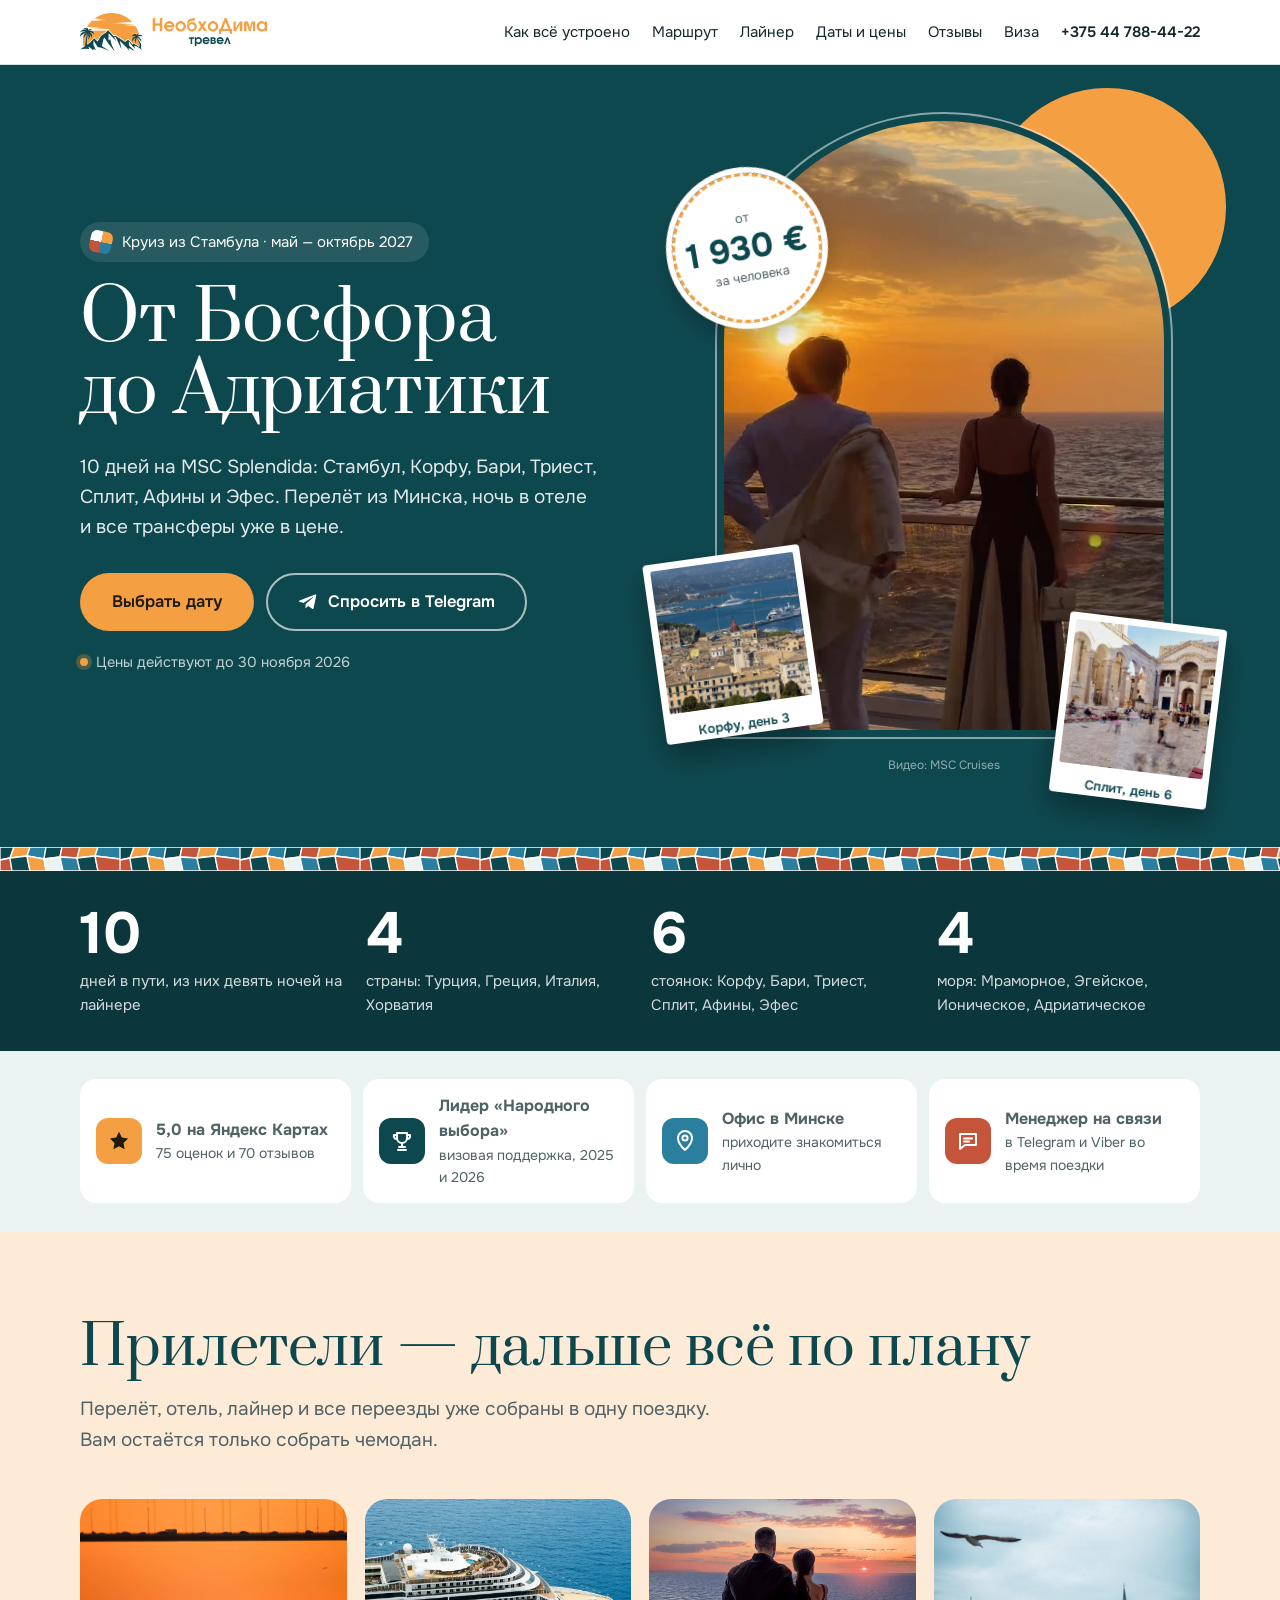
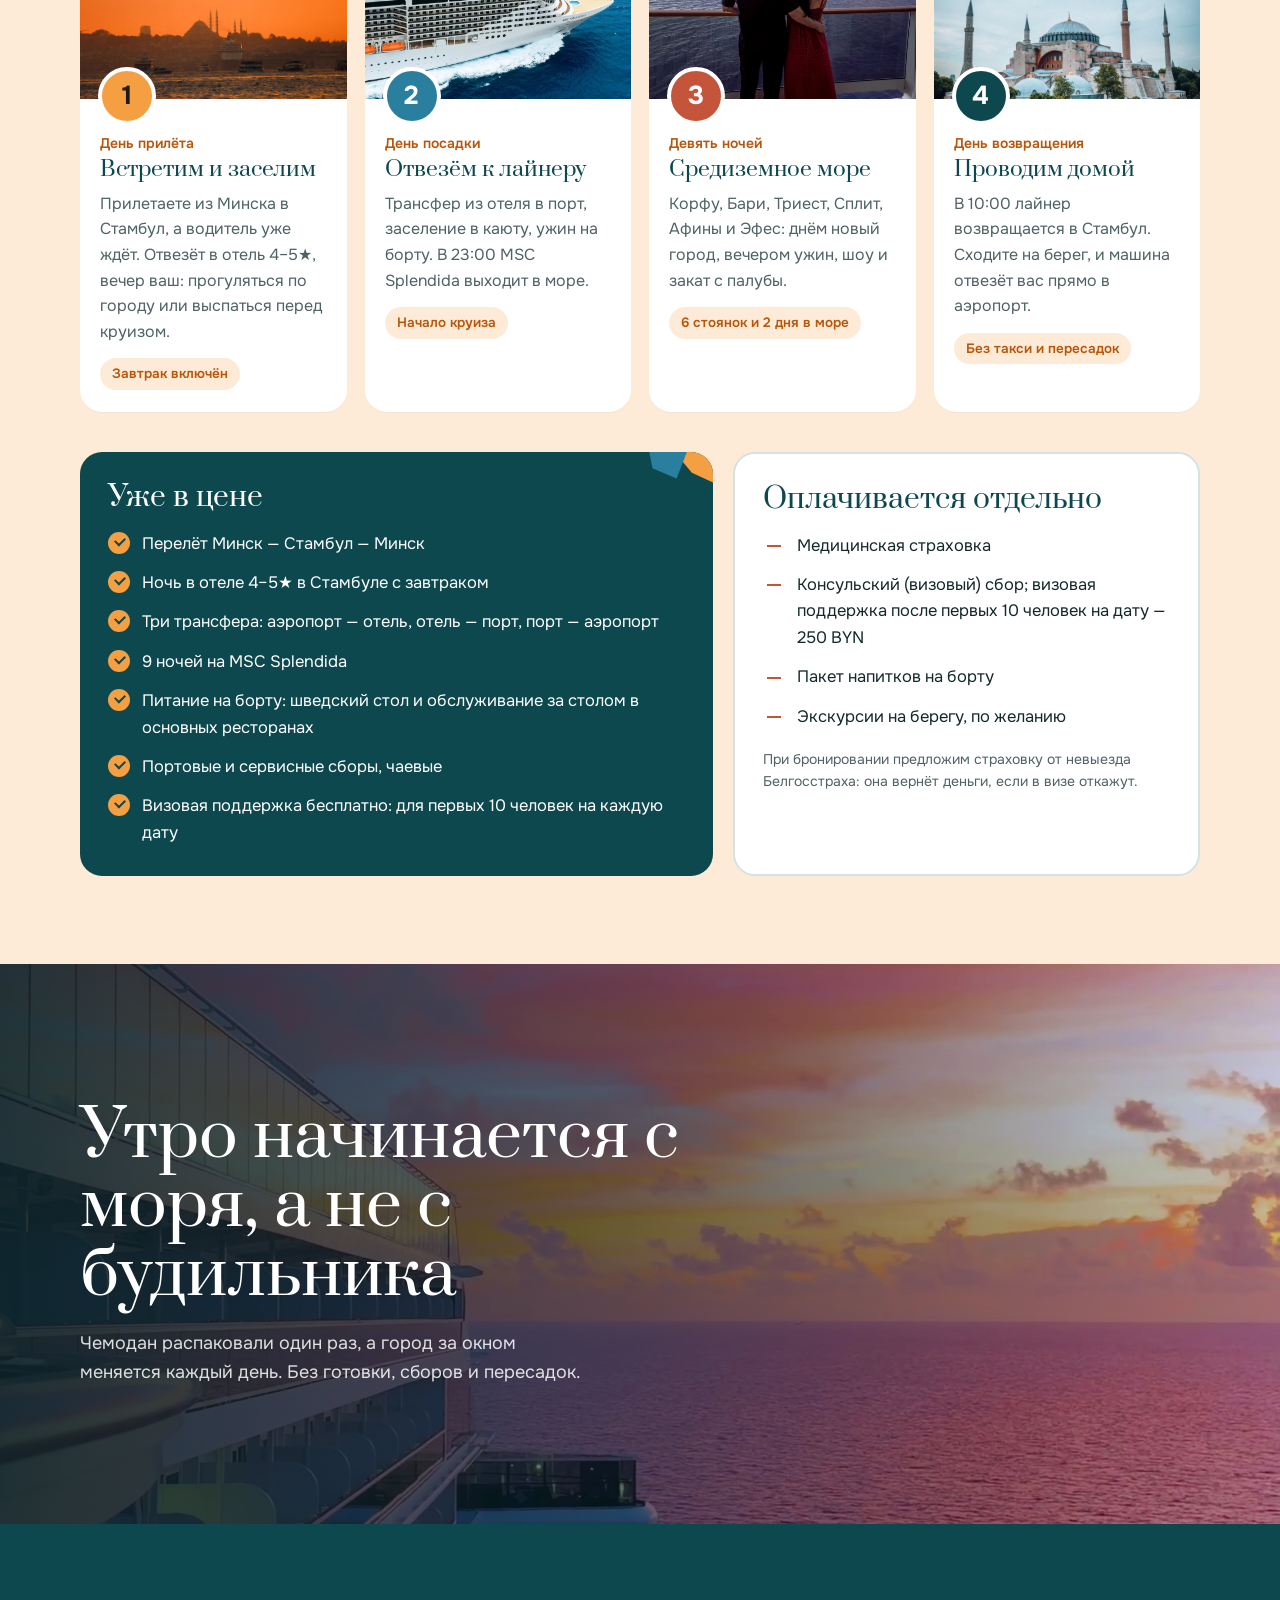
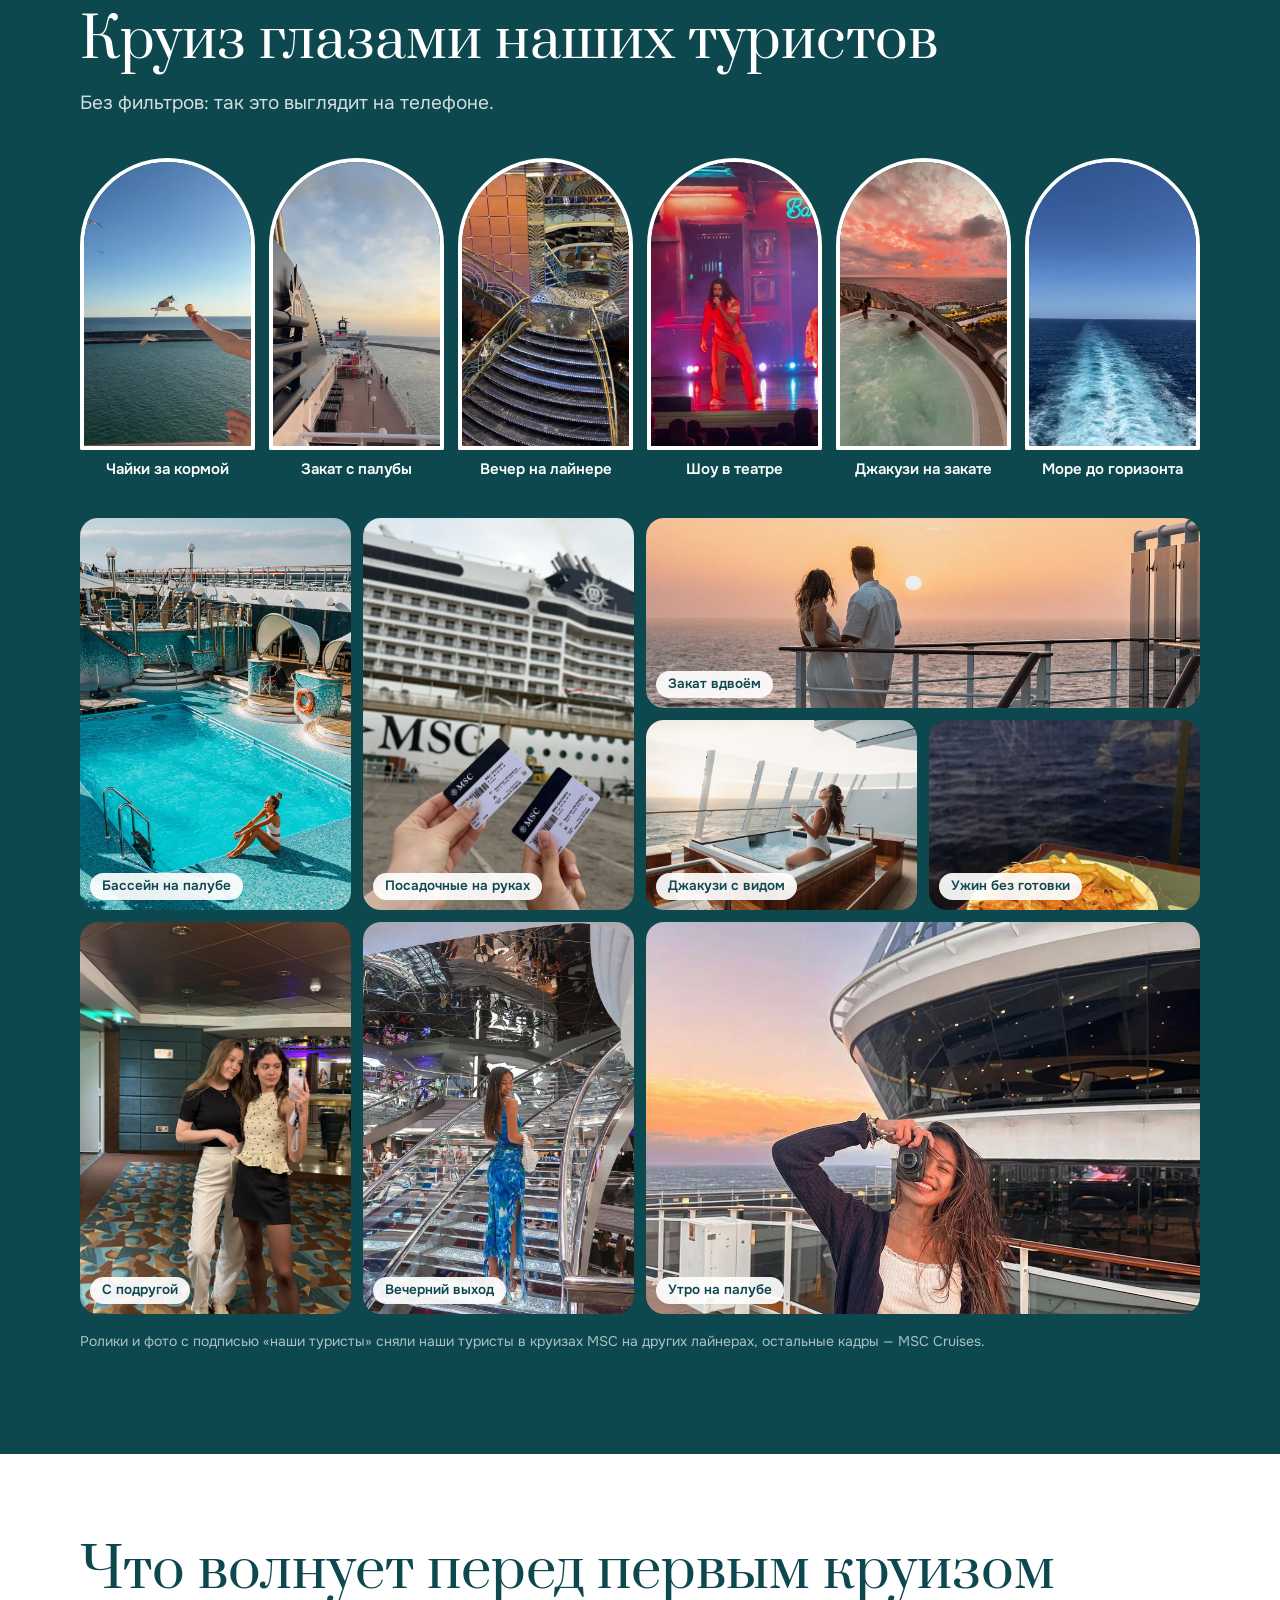
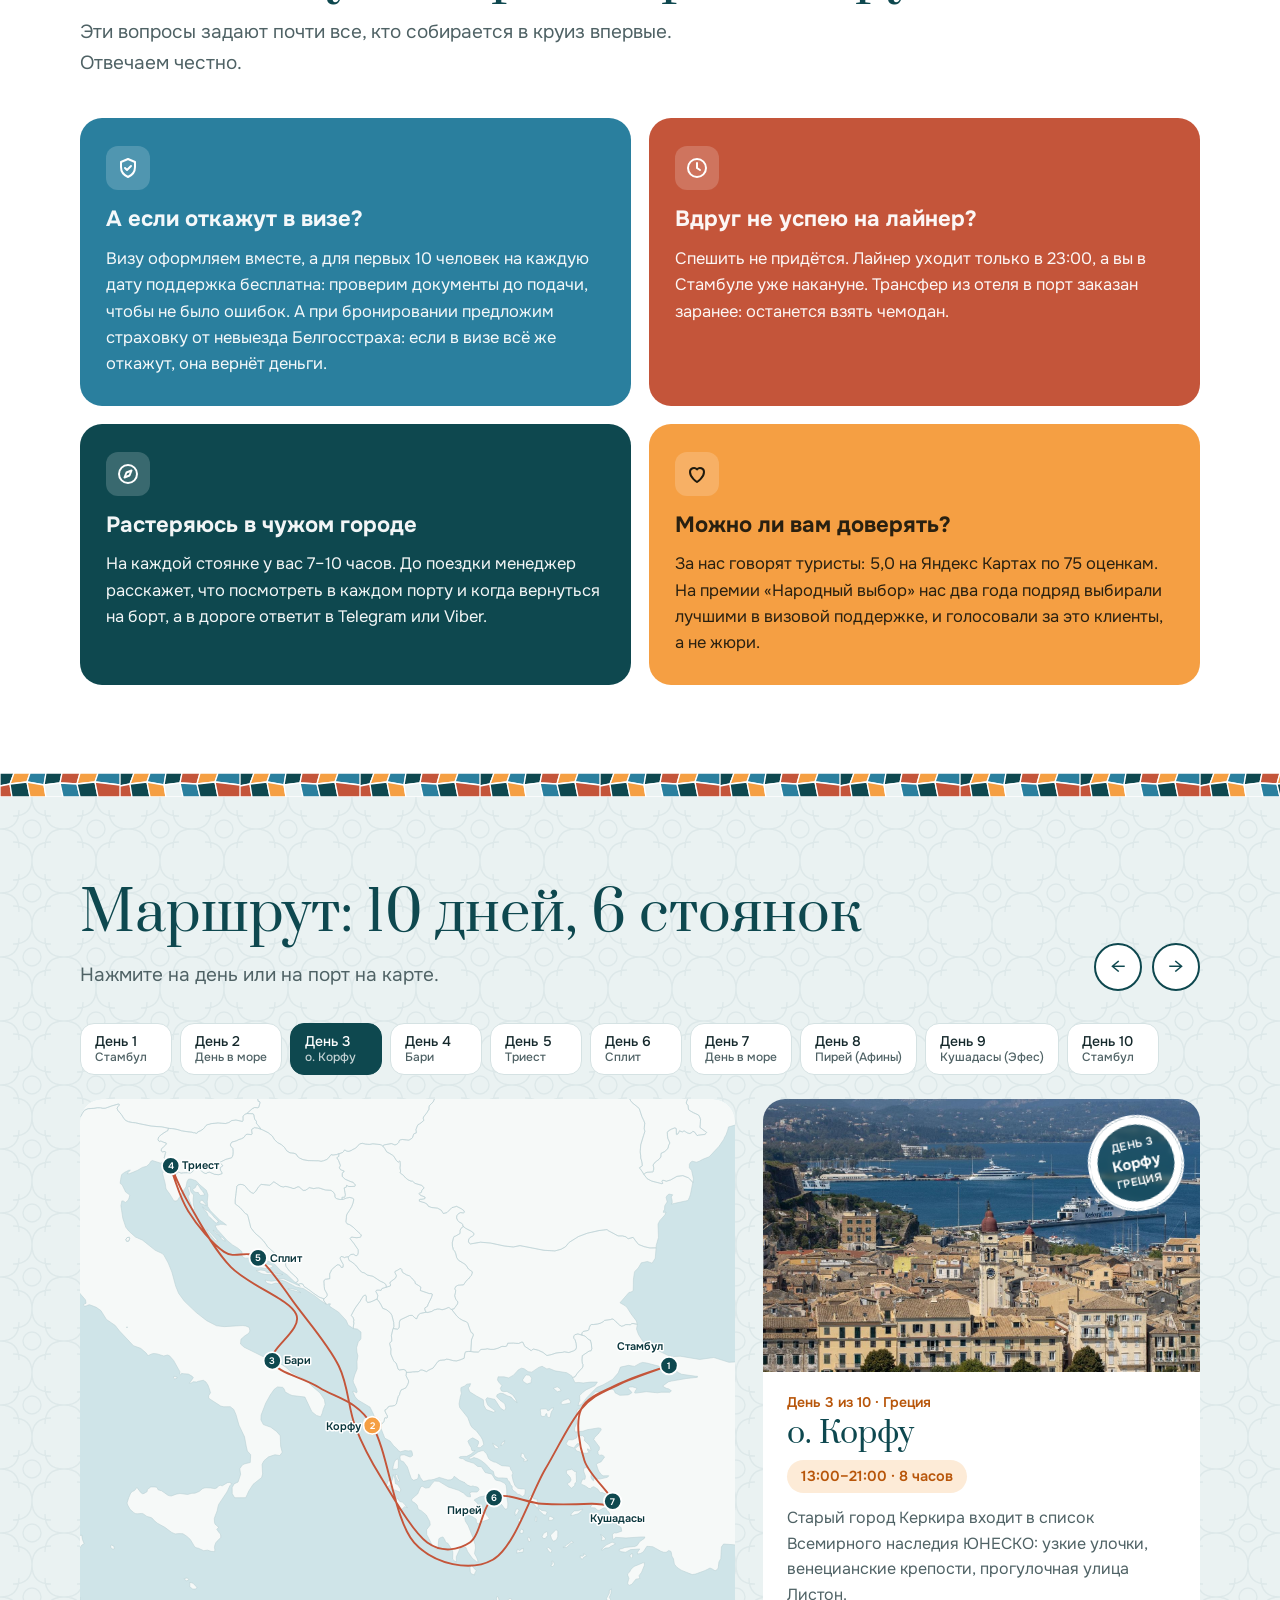
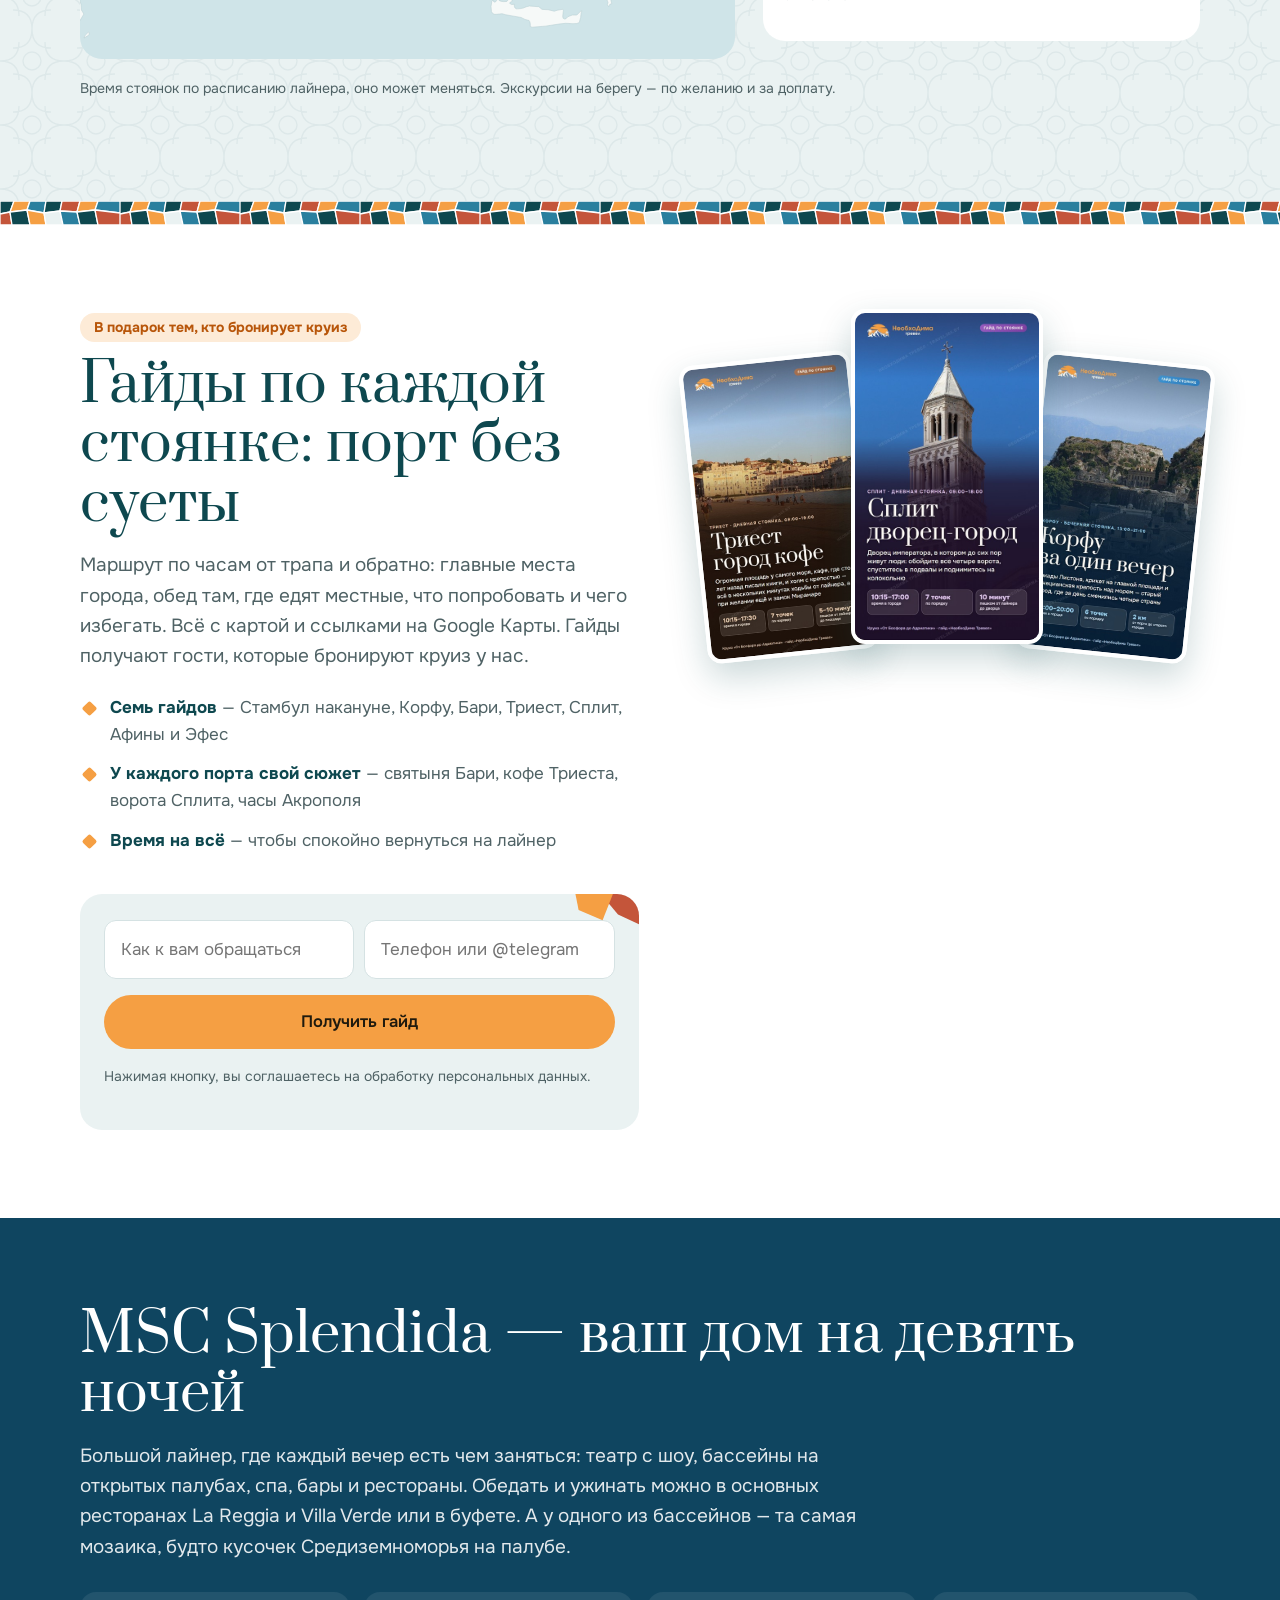
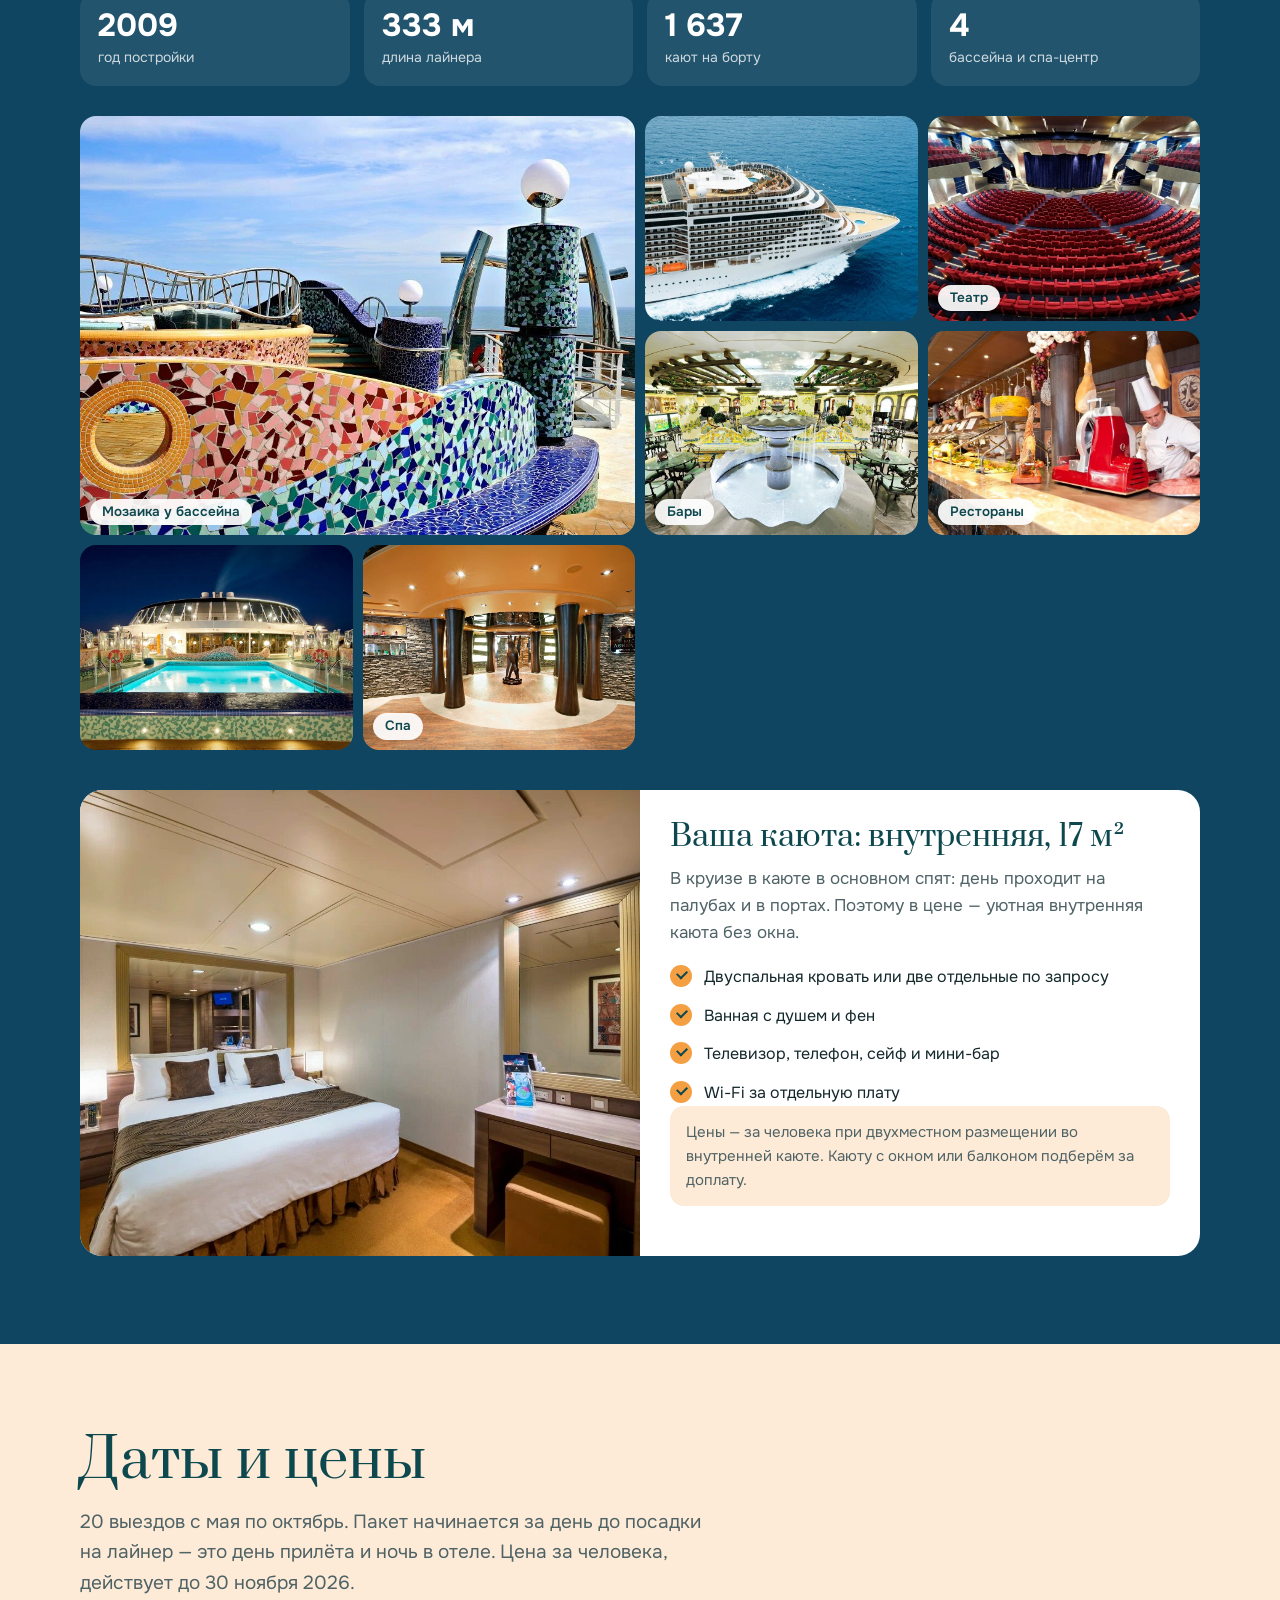
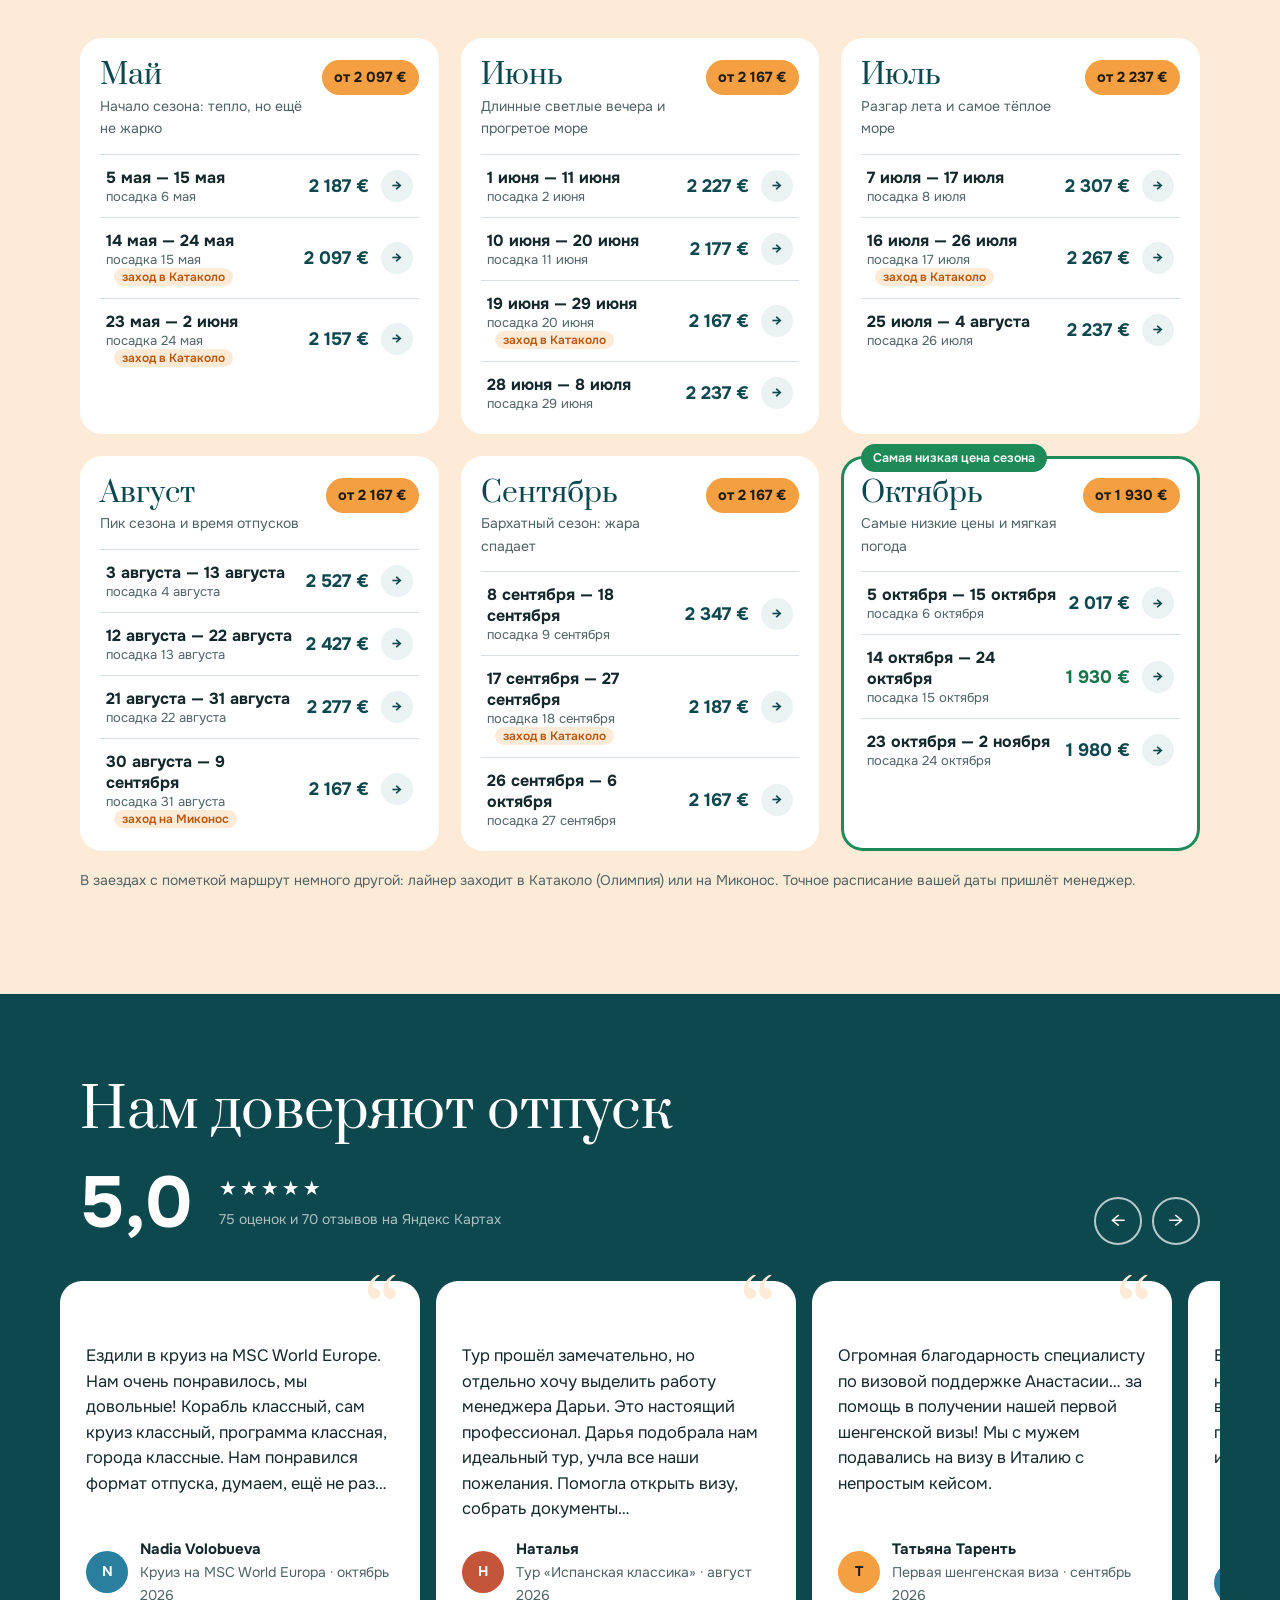
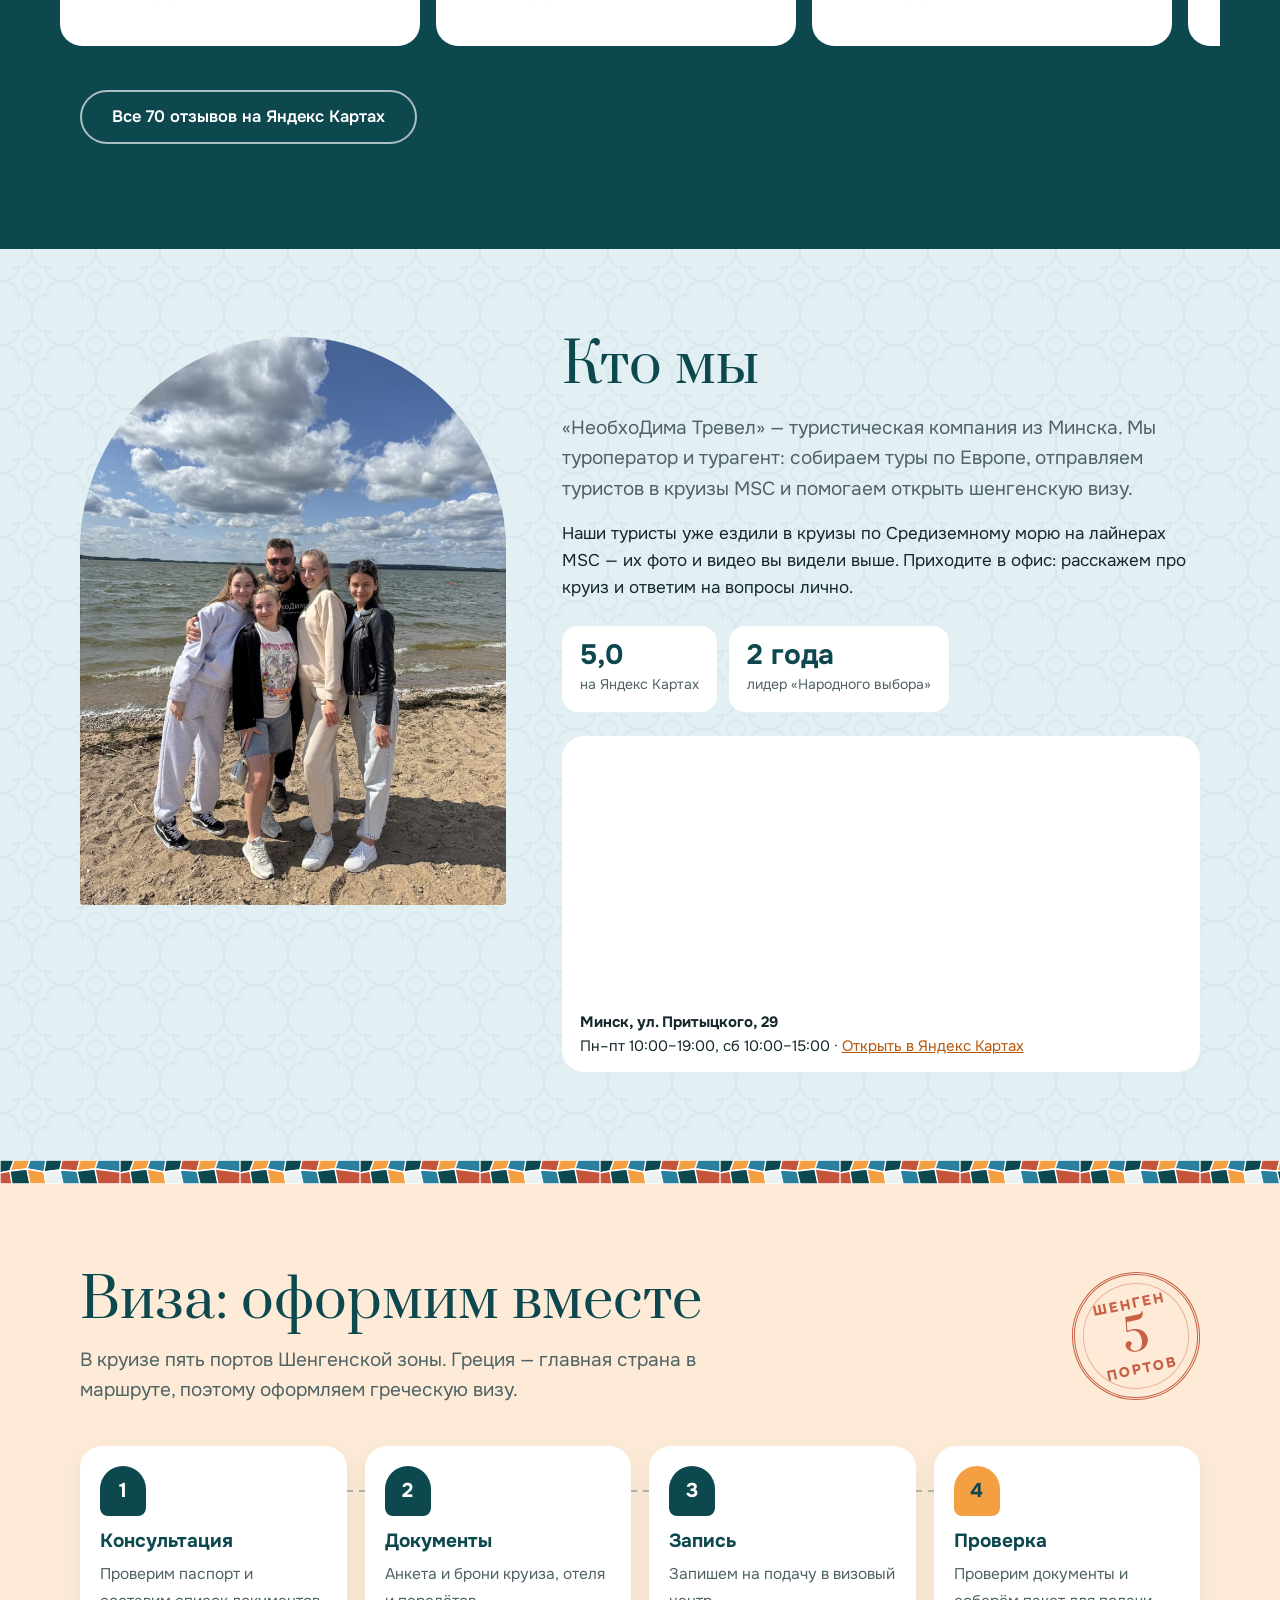
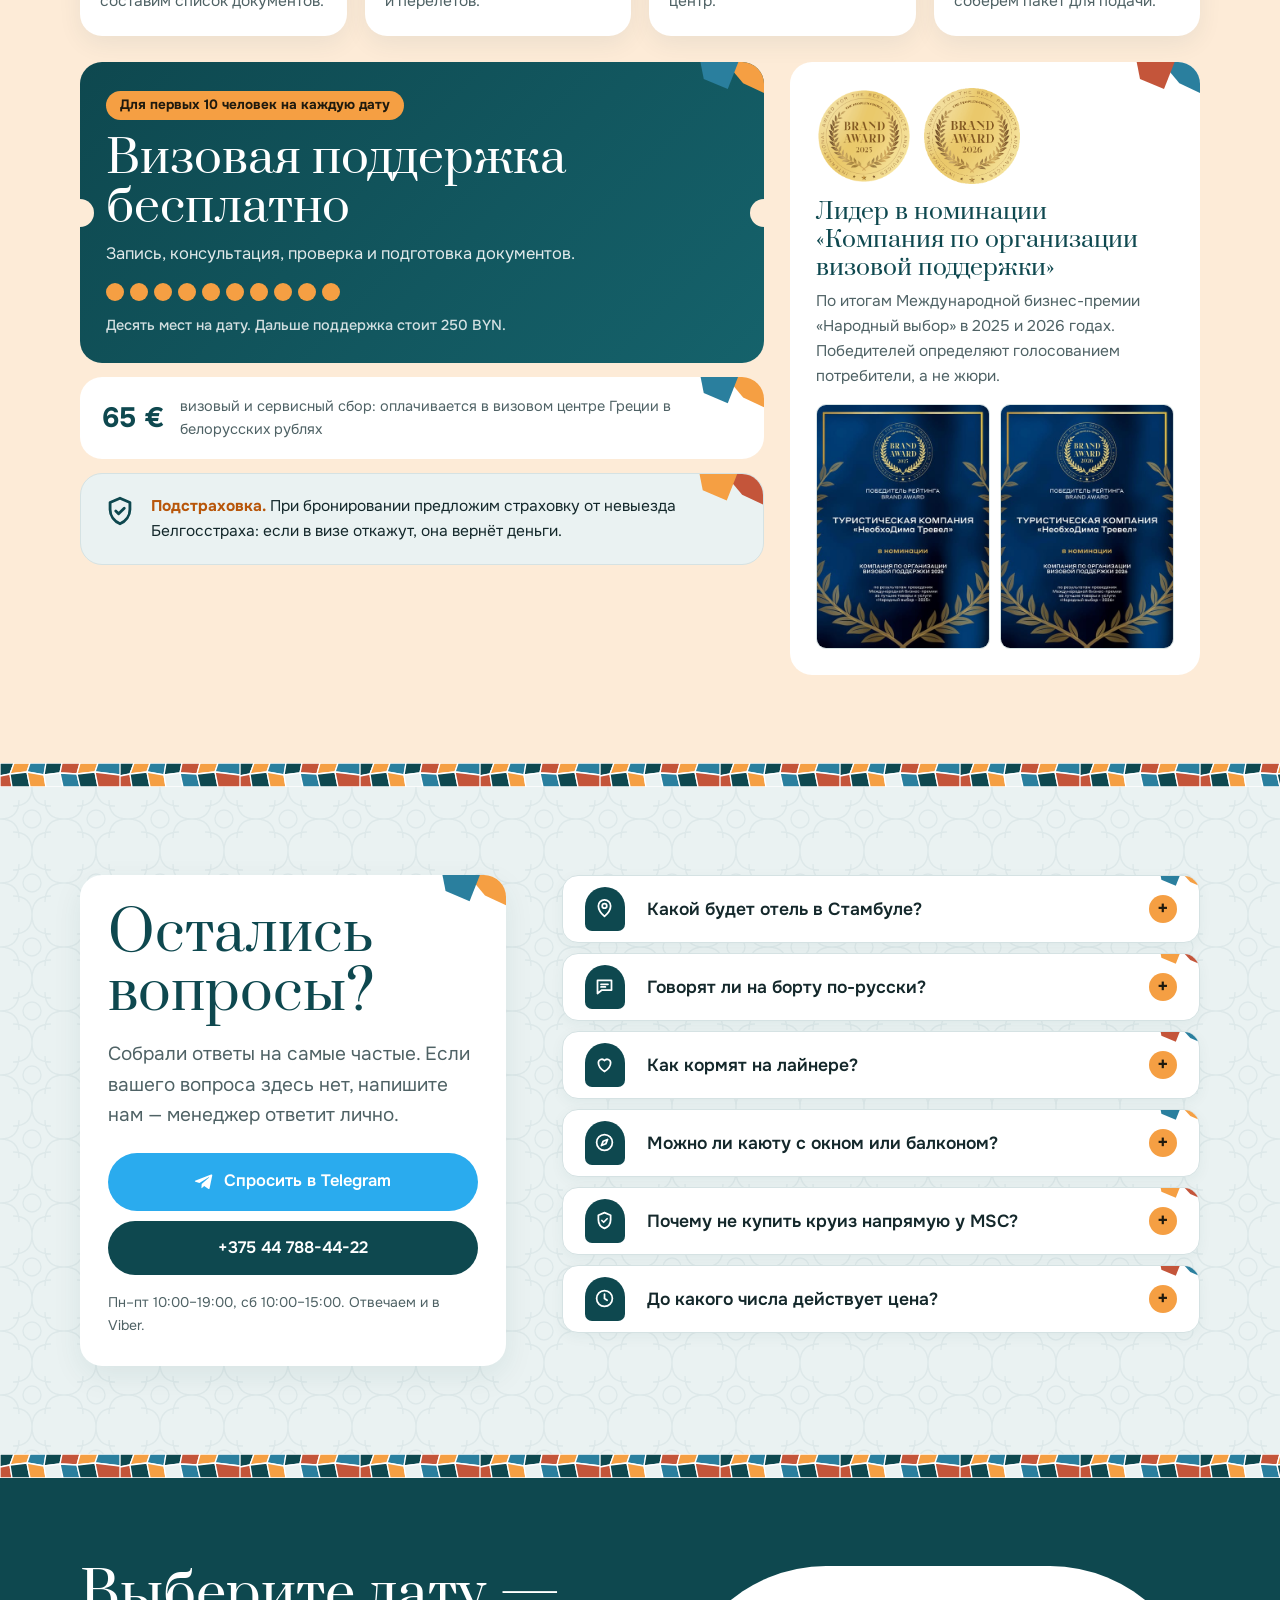
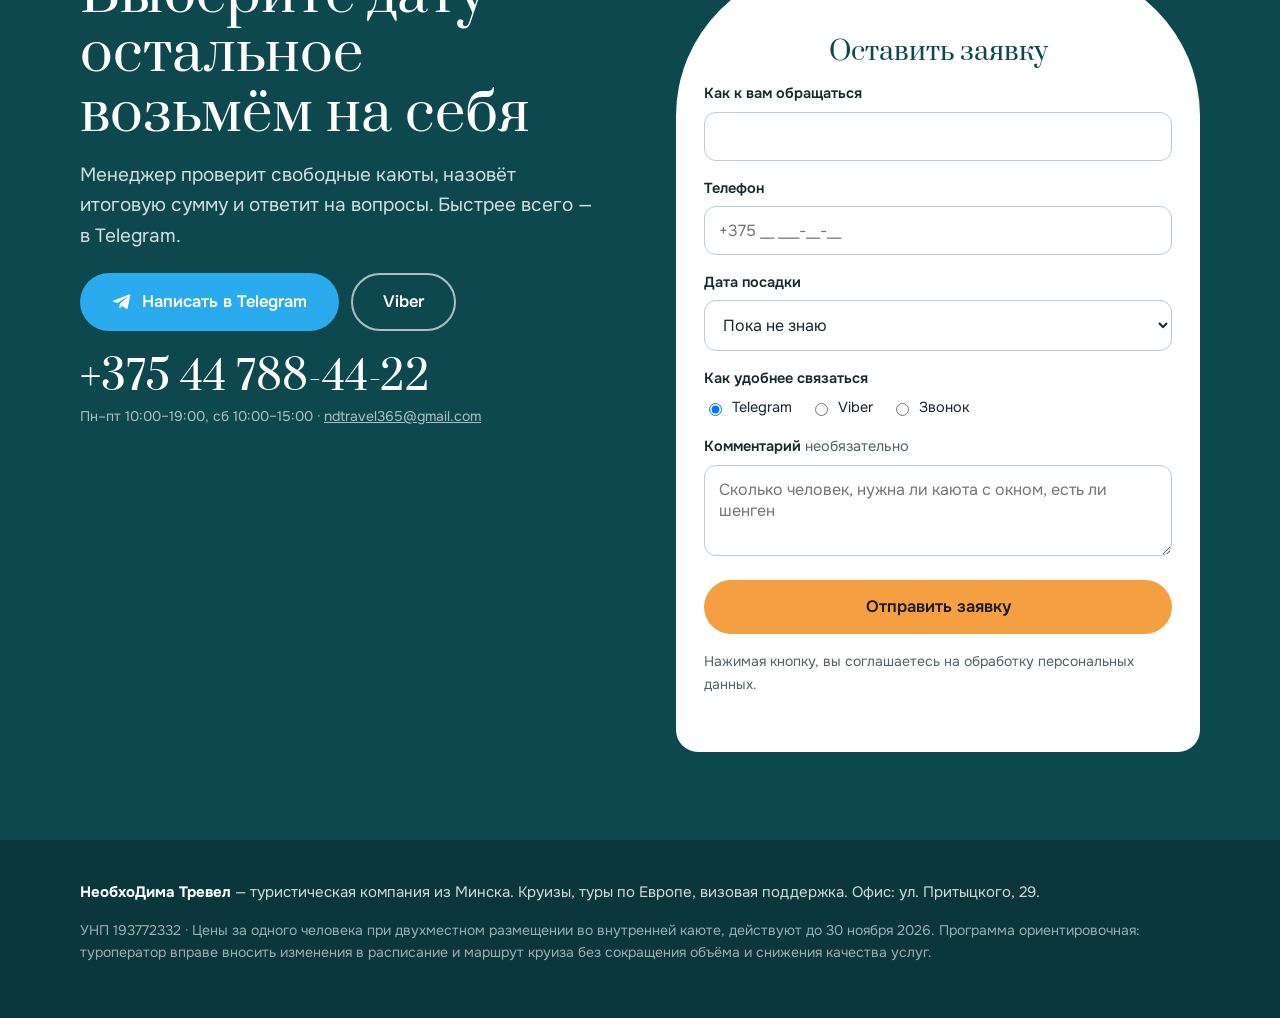
==== commit 7f215198: "Осколки мозаики в нижней части, мозаичные разделители, убрано пояснение у кнопки гайда Co-Authored-B" ====
--- a/index.html
+++ b/index.html
@@ -16,7 +16,7 @@
 <link rel="preconnect" href="https://fonts.googleapis.com">
 <link rel="preconnect" href="https://fonts.gstatic.com" crossorigin>
 <link href="https://fonts.googleapis.com/css2?family=Prata&family=Onest:wght@400;500;600;700&display=swap" rel="stylesheet">
-<link rel="stylesheet" href="styles.css?v=55">
+<link rel="stylesheet" href="styles.css?v=57">
 <script type="application/ld+json">
 {
   "@context": "https://schema.org",
@@ -238,6 +238,8 @@
 </section>
 
 <!-- ЛАЙНЕР -->
+<div class="mosaic" aria-hidden="true"></div>
+
 <section class="sec" id="gidy" aria-labelledby="gid-h">
   <div class="wrap gid">
     <div class="gid-copy">
@@ -255,7 +257,7 @@
       <img src="guides/cover-split.jpg" alt="" loading="lazy" width="450" height="800">
       <img src="guides/cover-korfu.jpg" alt="" loading="lazy" width="450" height="800">
     </div>
-    <form class="gid-form" id="gidForm" novalidate>
+    <form class="gid-form shards s2" id="gidForm" novalidate>
       
       <div class="gid-row">
         <input type="text" name="name" placeholder="Как к вам обращаться" autocomplete="name" required aria-label="Имя">
@@ -263,7 +265,7 @@
       </div>
       <input class="hp" type="text" name="website" tabindex="-1" autocomplete="off" aria-hidden="true">
       <button class="btn btn-gold" type="submit">Получить гайд</button>
-      <p class="small gid-note">Оставьте контакт: менеджер расскажет про даты и условия, а гайды по портам пришлёт после бронирования. Нажимая кнопку, вы соглашаетесь на обработку персональных данных.</p>
+      <p class="small gid-note">Нажимая кнопку, вы соглашаетесь на обработку персональных данных.</p>
       <div class="gid-msg" id="gidMsg" role="status"></div>
     </form>
   </div>
@@ -357,6 +359,8 @@
 </section>
 
 <!-- ВИЗА -->
+<div class="mosaic" aria-hidden="true"></div>
+
 <section class="sec peach visa" id="viza" aria-labelledby="visa-h">
   <div class="wrap">
     <div class="v-head">
@@ -375,17 +379,17 @@
     </ol>
     <div class="v-bottom">
       <div class="v-offer">
-        <div class="v-ticket">
+        <div class="v-ticket"><i class="sh" aria-hidden="true"></i>
           <span class="v-tag">Для первых 10 человек на каждую дату</span>
           <b>Визовая поддержка бесплатно</b>
           <p>Запись, консультация, проверка и подготовка документов.</p>
           <div class="v-dots" aria-hidden="true"><i></i><i></i><i></i><i></i><i></i><i></i><i></i><i></i><i></i><i></i></div>
           <small>Десять мест на дату. Дальше поддержка стоит 250 BYN.</small>
         </div>
-        <div class="v-fee"><b>65 €</b><span>визовый и сервисный сбор: оплачивается в визовом центре Греции в белорусских рублях</span></div>
-        <div class="insure"><svg class="v-ic" aria-hidden="true"><use href="#i-shield"/></svg><p><b>Подстраховка.</b> При бронировании предложим страховку от невыезда Белгосстраха: если в визе откажут, она вернёт деньги.</p></div>
-      </div>
-      <div class="award">
+        <div class="v-fee shards"><b>65 €</b><span>визовый и сервисный сбор: оплачивается в визовом центре Греции в белорусских рублях</span></div>
+        <div class="insure shards s2"><svg class="v-ic" aria-hidden="true"><use href="#i-shield"/></svg><p><b>Подстраховка.</b> При бронировании предложим страховку от невыезда Белгосстраха: если в визе откажут, она вернёт деньги.</p></div>
+      </div>
+      <div class="award shards s3">
         <div class="medals"><img src="images/medal-2025.png" alt="Медаль «Народный выбор» 2025" loading="lazy"><img src="images/medal-2026.png" alt="Медаль «Народный выбор» 2026" loading="lazy"></div>
         <b>Лидер в номинации «Компания по организации визовой поддержки»</b>
         <p>По итогам Международной бизнес-премии «Народный выбор» в 2025 и 2026 годах. Победителей определяют голосованием потребители, а не жюри.</p>
@@ -399,10 +403,12 @@
 </section>
 
 <!-- ВОПРОСЫ -->
+<div class="mosaic" aria-hidden="true"></div>
+
 <section class="sec mint" id="voprosy" aria-labelledby="faq-h">
   <div class="wrap faq-grid">
     <div class="faq-side">
-      <div class="faq-card">
+      <div class="faq-card shards">
         <h2 id="faq-h">Остались вопросы?</h2>
         <p class="lead">Собрали ответы на самые частые. Если вашего вопроса здесь нет, напишите нам — менеджер ответит лично.</p>
         <div class="faq-btns">
@@ -413,12 +419,12 @@
       </div>
     </div>
     <div class="faq">
-      <details><summary><span class="q-ic"><svg aria-hidden="true"><use href="#i-pin"/></svg></span>Какой будет отель в Стамбуле?</summary><p>Отель 4–5★ с завтраком, бронируем по системе «Фортуна»: вы заселяетесь в один из отелей этой категории, а какой именно — сообщим ближе к поездке. Категория 4–5★ и завтрак гарантированы.</p></details>
-      <details><summary><span class="q-ic"><svg aria-hidden="true"><use href="#i-chat"/></svg></span>Говорят ли на борту по-русски?</summary><p>Для рейсов этого маршрута заявлен русскоязычный сервис. Менеджер подтвердит его для вашей даты при бронировании.</p></details>
-      <details><summary><span class="q-ic"><svg aria-hidden="true"><use href="#i-heart"/></svg></span>Как кормят на лайнере?</summary><p>Питание уже в цене: шведский стол в буфете и обслуживание за столом в основных ресторанах. Отдельно оплачиваются пакет напитков и рестораны с особой кухней, если захочется.</p></details>
-      <details><summary><span class="q-ic"><svg aria-hidden="true"><use href="#i-compass"/></svg></span>Можно ли каюту с окном или балконом?</summary><p>Да. Менеджер подберёт каюту с окном или балконом на вашу дату и назовёт доплату. Иногда разница меньше, чем кажется.</p></details>
-      <details><summary><span class="q-ic"><svg aria-hidden="true"><use href="#i-shield"/></svg></span>Почему не купить круиз напрямую у MSC?</summary><p>Круизная компания продаёт только каюту. У нас к ней добавлены перелёт из Минска, отель с завтраком и три трансфера, помощь с визой и менеджер, который на связи всю поездку.</p></details>
-      <details><summary><span class="q-ic"><svg aria-hidden="true"><use href="#i-clock"/></svg></span>До какого числа действует цена?</summary><p>Цены на сайте действуют до 30 ноября 2026. Условия бронирования и оплаты менеджер расскажет при расчёте на вашу дату.</p></details>
+      <details class="shards"><summary><span class="q-ic"><svg aria-hidden="true"><use href="#i-pin"/></svg></span>Какой будет отель в Стамбуле?</summary><p>Отель 4–5★ с завтраком, бронируем по системе «Фортуна»: вы заселяетесь в один из отелей этой категории, а какой именно — сообщим ближе к поездке. Категория 4–5★ и завтрак гарантированы.</p></details>
+      <details class="shards s2"><summary><span class="q-ic"><svg aria-hidden="true"><use href="#i-chat"/></svg></span>Говорят ли на борту по-русски?</summary><p>Для рейсов этого маршрута заявлен русскоязычный сервис. Менеджер подтвердит его для вашей даты при бронировании.</p></details>
+      <details class="shards s3"><summary><span class="q-ic"><svg aria-hidden="true"><use href="#i-heart"/></svg></span>Как кормят на лайнере?</summary><p>Питание уже в цене: шведский стол в буфете и обслуживание за столом в основных ресторанах. Отдельно оплачиваются пакет напитков и рестораны с особой кухней, если захочется.</p></details>
+      <details class="shards"><summary><span class="q-ic"><svg aria-hidden="true"><use href="#i-compass"/></svg></span>Можно ли каюту с окном или балконом?</summary><p>Да. Менеджер подберёт каюту с окном или балконом на вашу дату и назовёт доплату. Иногда разница меньше, чем кажется.</p></details>
+      <details class="shards s2"><summary><span class="q-ic"><svg aria-hidden="true"><use href="#i-shield"/></svg></span>Почему не купить круиз напрямую у MSC?</summary><p>Круизная компания продаёт только каюту. У нас к ней добавлены перелёт из Минска, отель с завтраком и три трансфера, помощь с визой и менеджер, который на связи всю поездку.</p></details>
+      <details class="shards s3"><summary><span class="q-ic"><svg aria-hidden="true"><use href="#i-clock"/></svg></span>До какого числа действует цена?</summary><p>Цены на сайте действуют до 30 ноября 2026. Условия бронирования и оплаты менеджер расскажет при расчёте на вашу дату.</p></details>
     </div>
   </div>
 </section>
@@ -438,7 +444,7 @@
       <p class="contact-phone"><a href="tel:+375447884422">+375 44 788-44-22</a></p>
       <p class="small">Пн–пт 10:00–19:00, сб 10:00–15:00 · <a href="mailto:ndtravel365@gmail.com" style="color:inherit">ndtravel365@gmail.com</a></p>
     </div>
-    <form class="form" id="leadForm" novalidate>
+    <form class="form shards s2" id="leadForm" novalidate>
       <h3>Оставить заявку</h3>
       <div class="field"><label for="f-name">Как к вам обращаться</label><input id="f-name" name="name" type="text" autocomplete="name" required></div>
       <div class="field"><label for="f-phone">Телефон</label><input id="f-phone" name="phone" type="tel" autocomplete="tel" inputmode="tel" placeholder="+375 __ ___-__-__" required></div>
--- a/styles.css
+++ b/styles.css
@@ -625,7 +625,6 @@
 .v-ic{color:var(--dark)}
 /* вопросы */
 .faq-card{position:relative;overflow:hidden;background:#fff;border-radius:var(--r);padding:30px 28px;box-shadow:0 10px 30px rgba(14,72,79,.08)}
-.faq-card::before{content:"";position:absolute;right:-46px;top:-46px;width:150px;height:150px;border-radius:50%;background:var(--peach)}
 .faq-card>*{position:relative}
 .faq-btns{display:grid;gap:10px;margin-top:22px}
 .faq-btns .btn{justify-content:center}
@@ -677,3 +676,18 @@
 }
 
 .gid-form.sent .gid-row,.gid-form.sent button[type=submit],.gid-form.sent .gid-note{display:none}
+
+/* версия 5.5: осколки мозаики в углах карточек нижней части */
+.shards.s2::before{background:var(--tile)}
+.shards.s2::after{background:var(--orange)}
+.shards.s3::before{background:var(--aegean)}
+.shards.s3::after{background:var(--tile)}
+.faq details.shards::before{width:52px;height:42px}
+.faq details.shards::after{right:20px;width:30px;height:26px}
+.v-ticket .sh{position:absolute;right:0;top:0;width:100px;height:62px;pointer-events:none;z-index:1}
+.v-ticket .sh::before,.v-ticket .sh::after{content:"";position:absolute}
+.v-ticket .sh::before{right:-6px;top:-6px;width:70px;height:56px;background:var(--orange);clip-path:polygon(30% 0,100% 0,100% 70%,62% 48%)}
+.v-ticket .sh::after{right:24px;top:-4px;width:40px;height:34px;background:var(--aegean);clip-path:polygon(0 0,100% 0,70% 90%,10% 60%)}
+.v-ticket>:not(.sh){position:relative;z-index:2}
+.faq details.shards::before{right:-8px;top:-9px;width:44px;height:32px}
+.faq details.shards::after{right:16px;top:-8px;width:24px;height:20px}
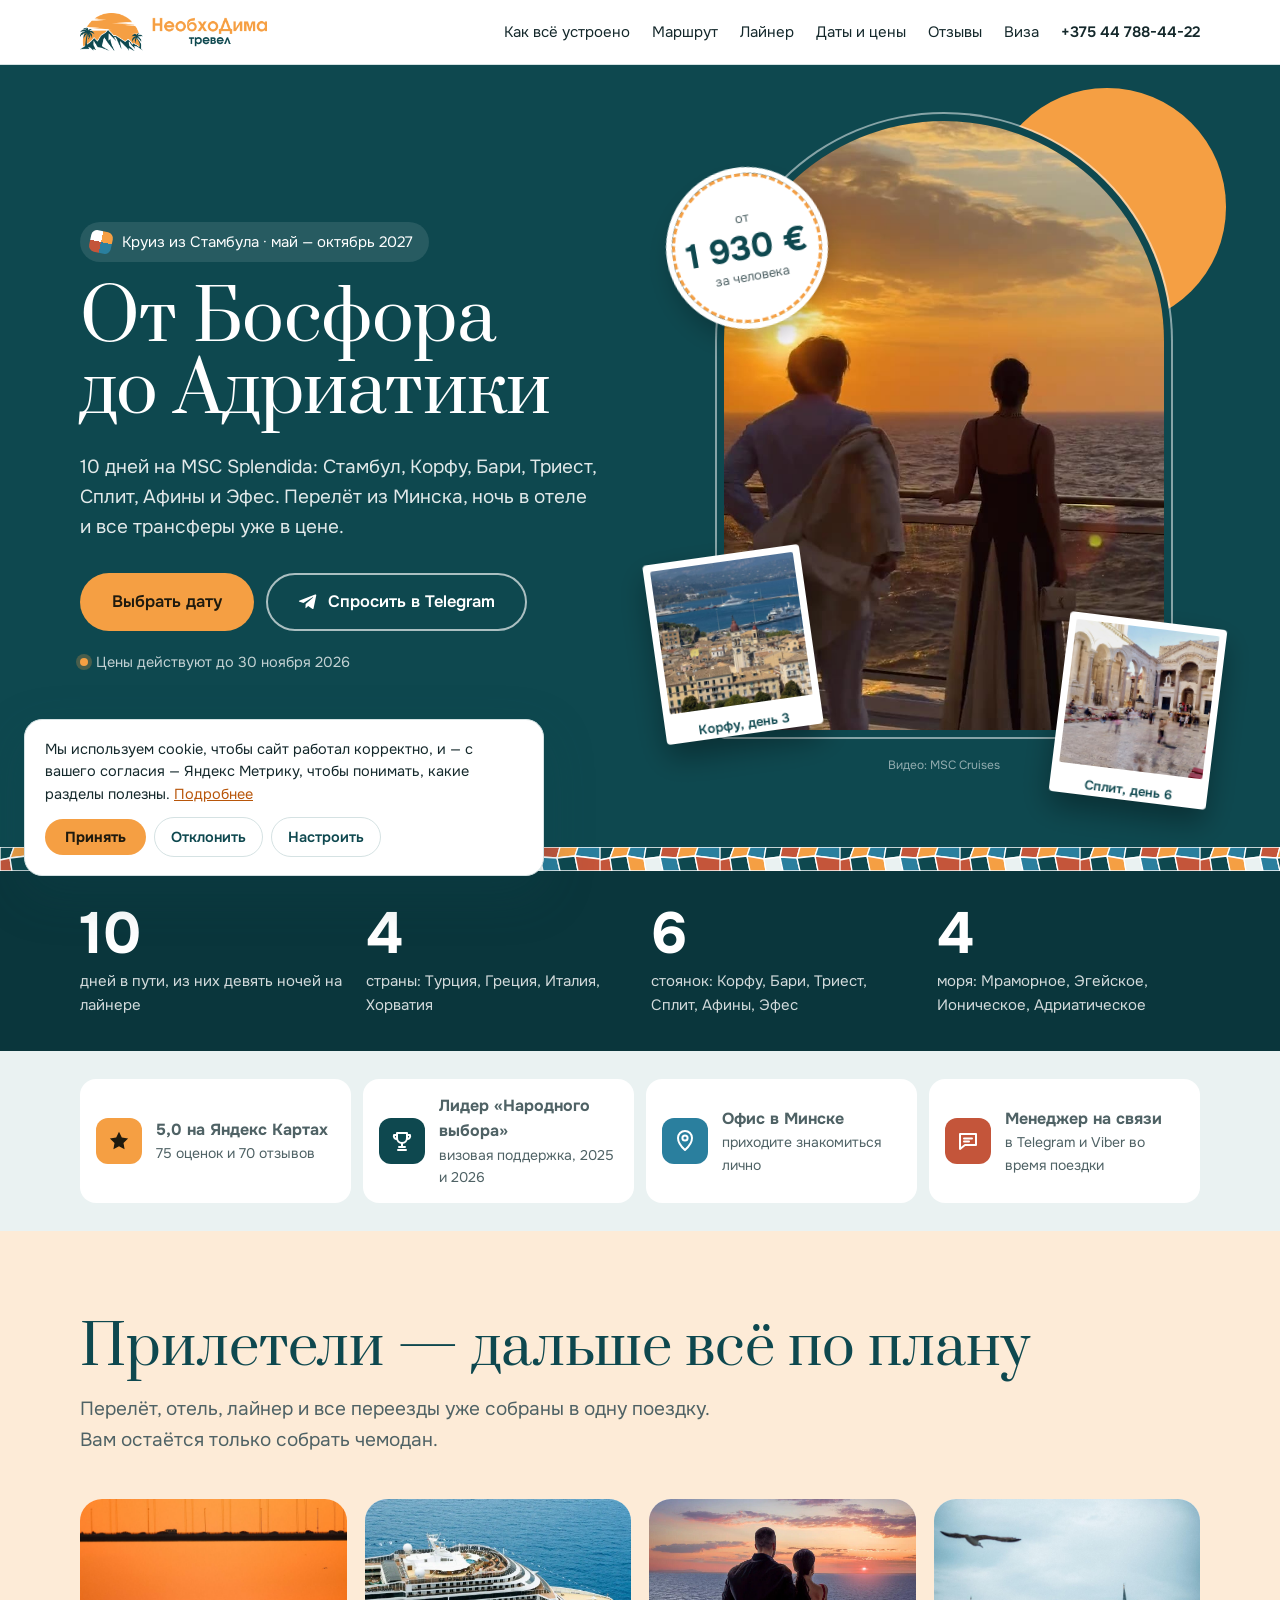
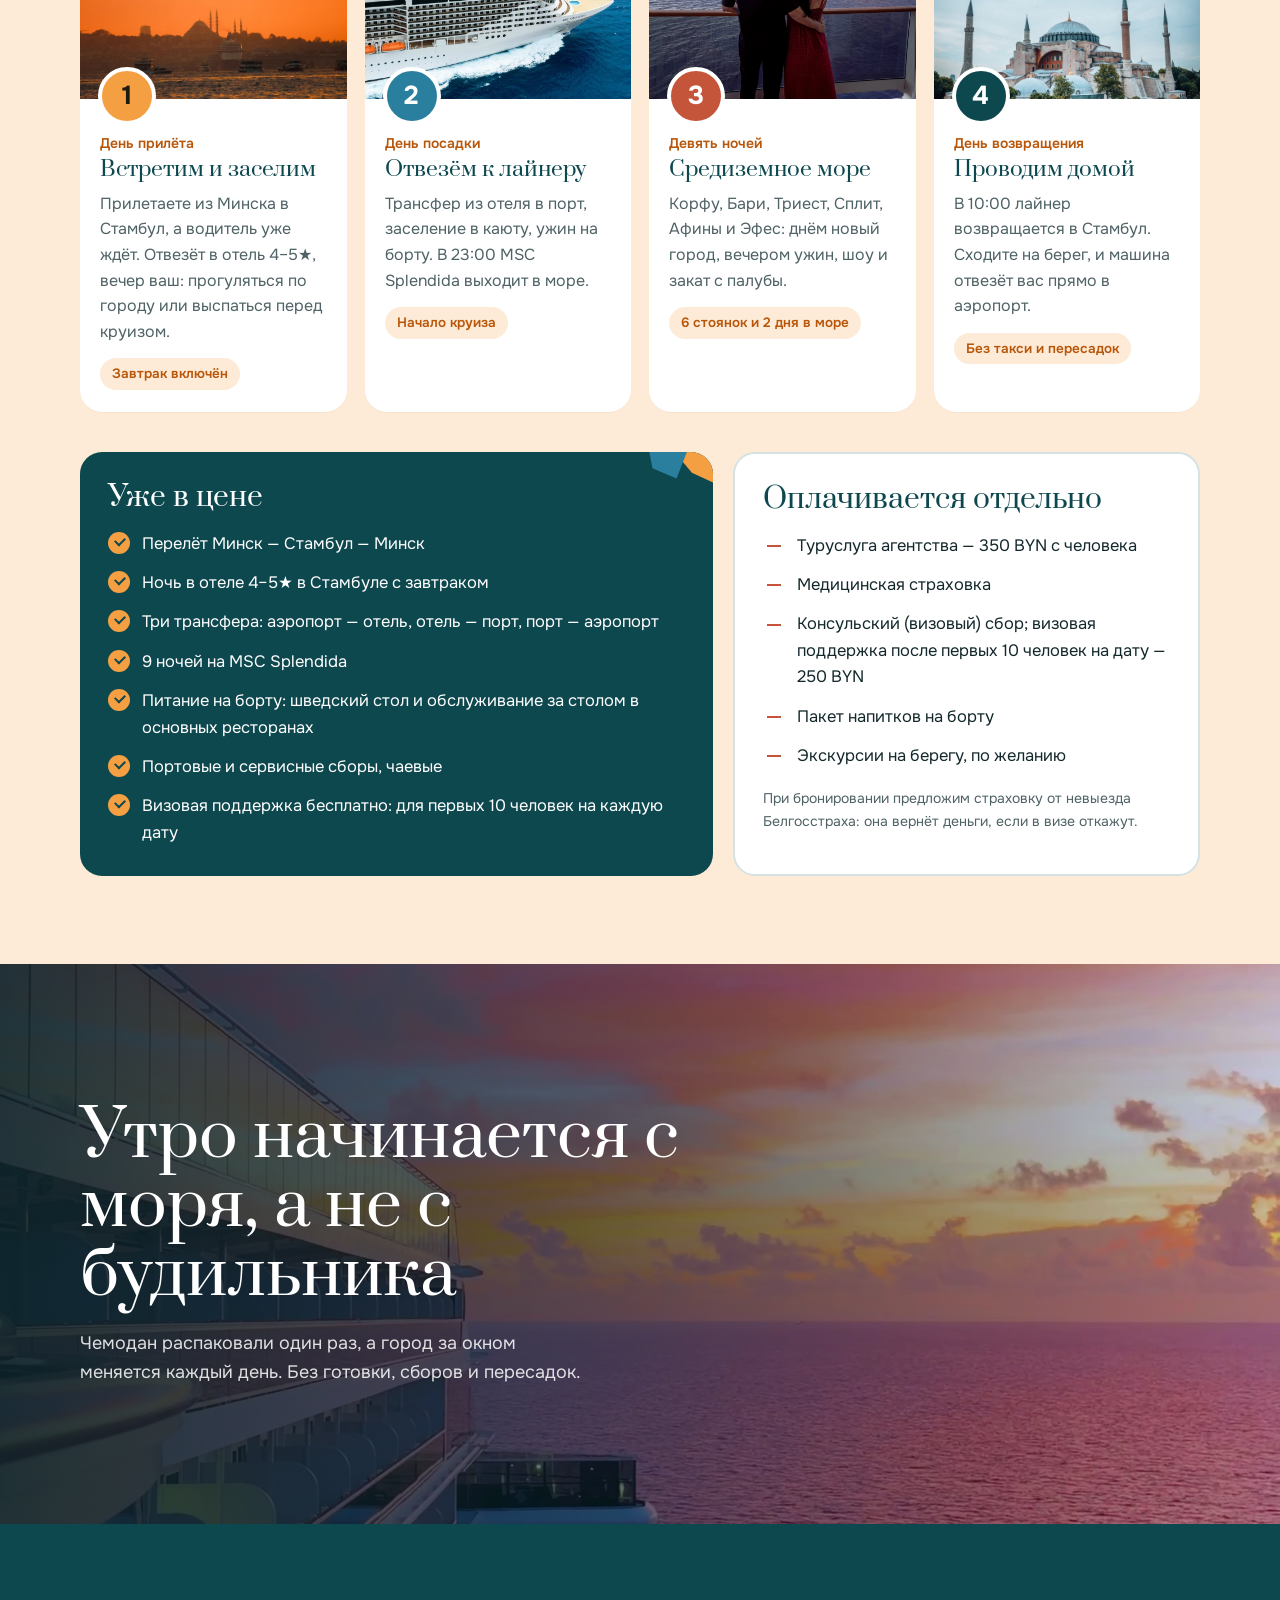
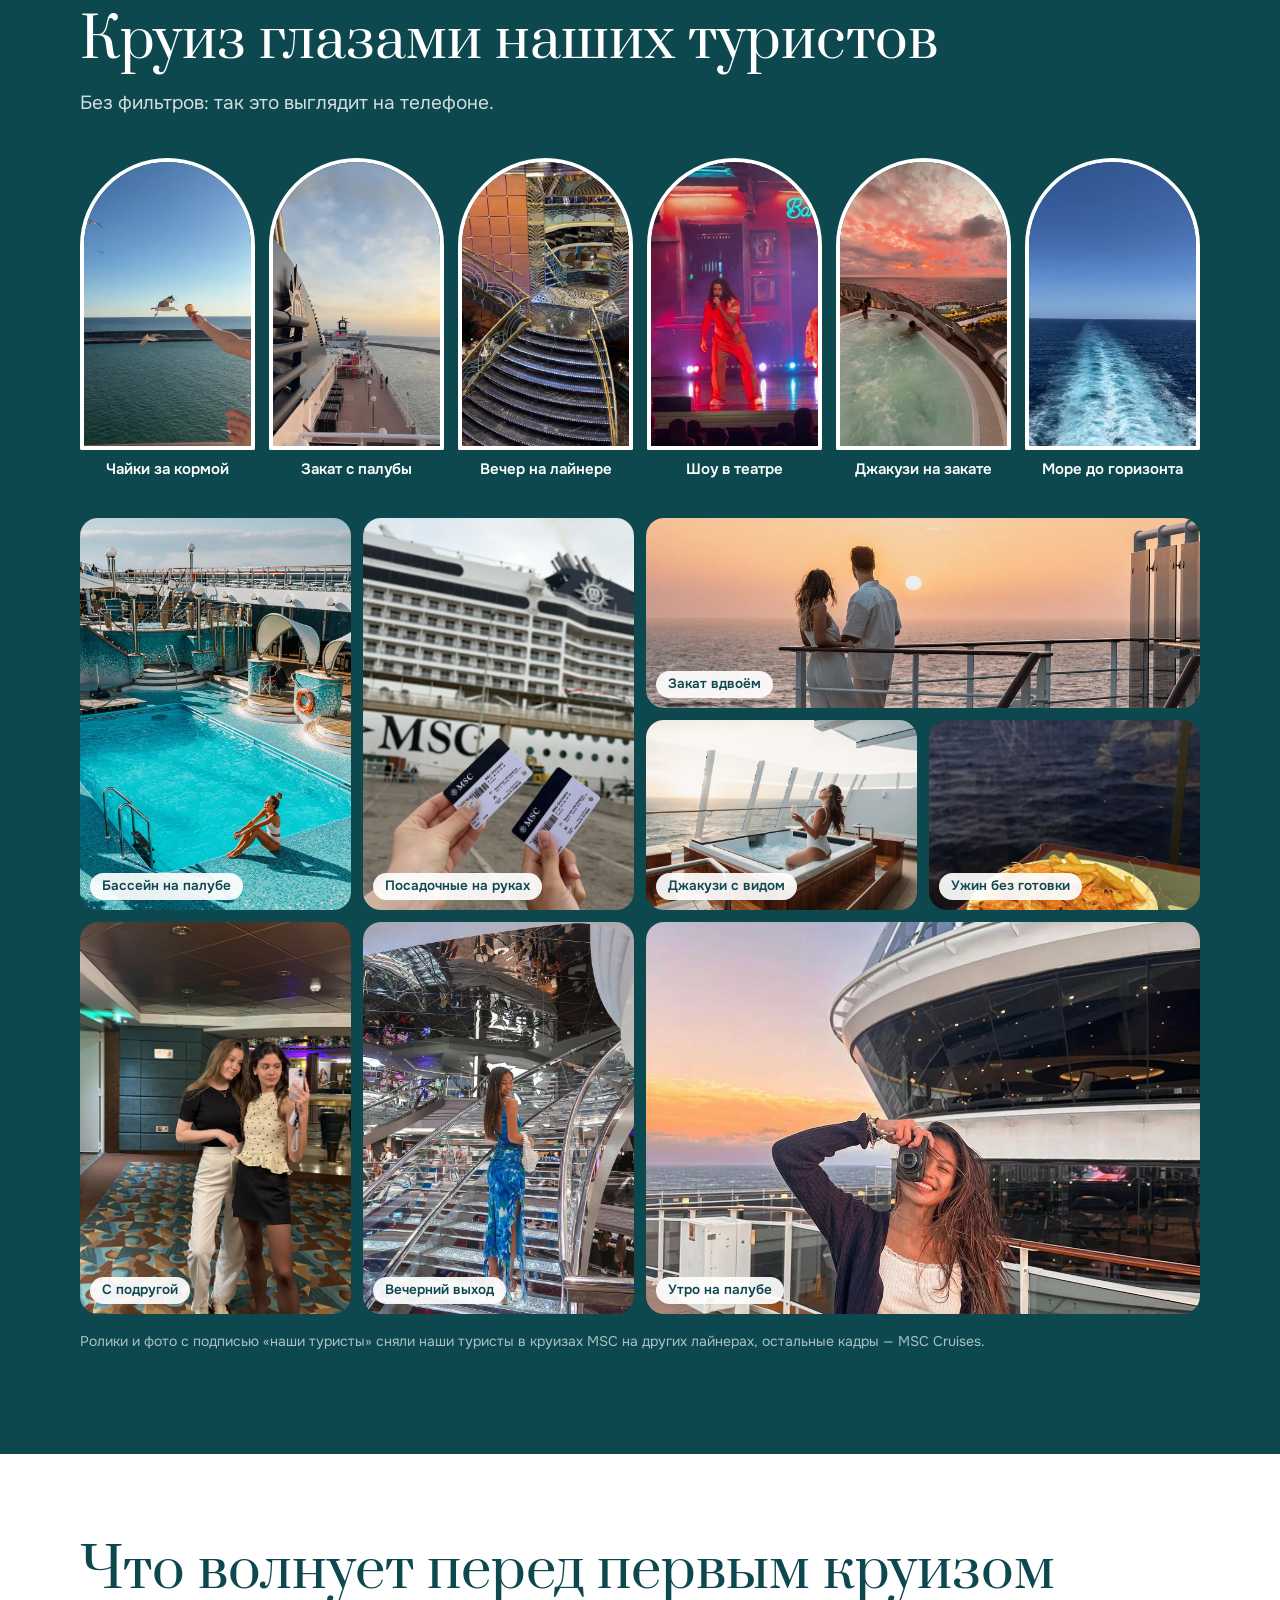
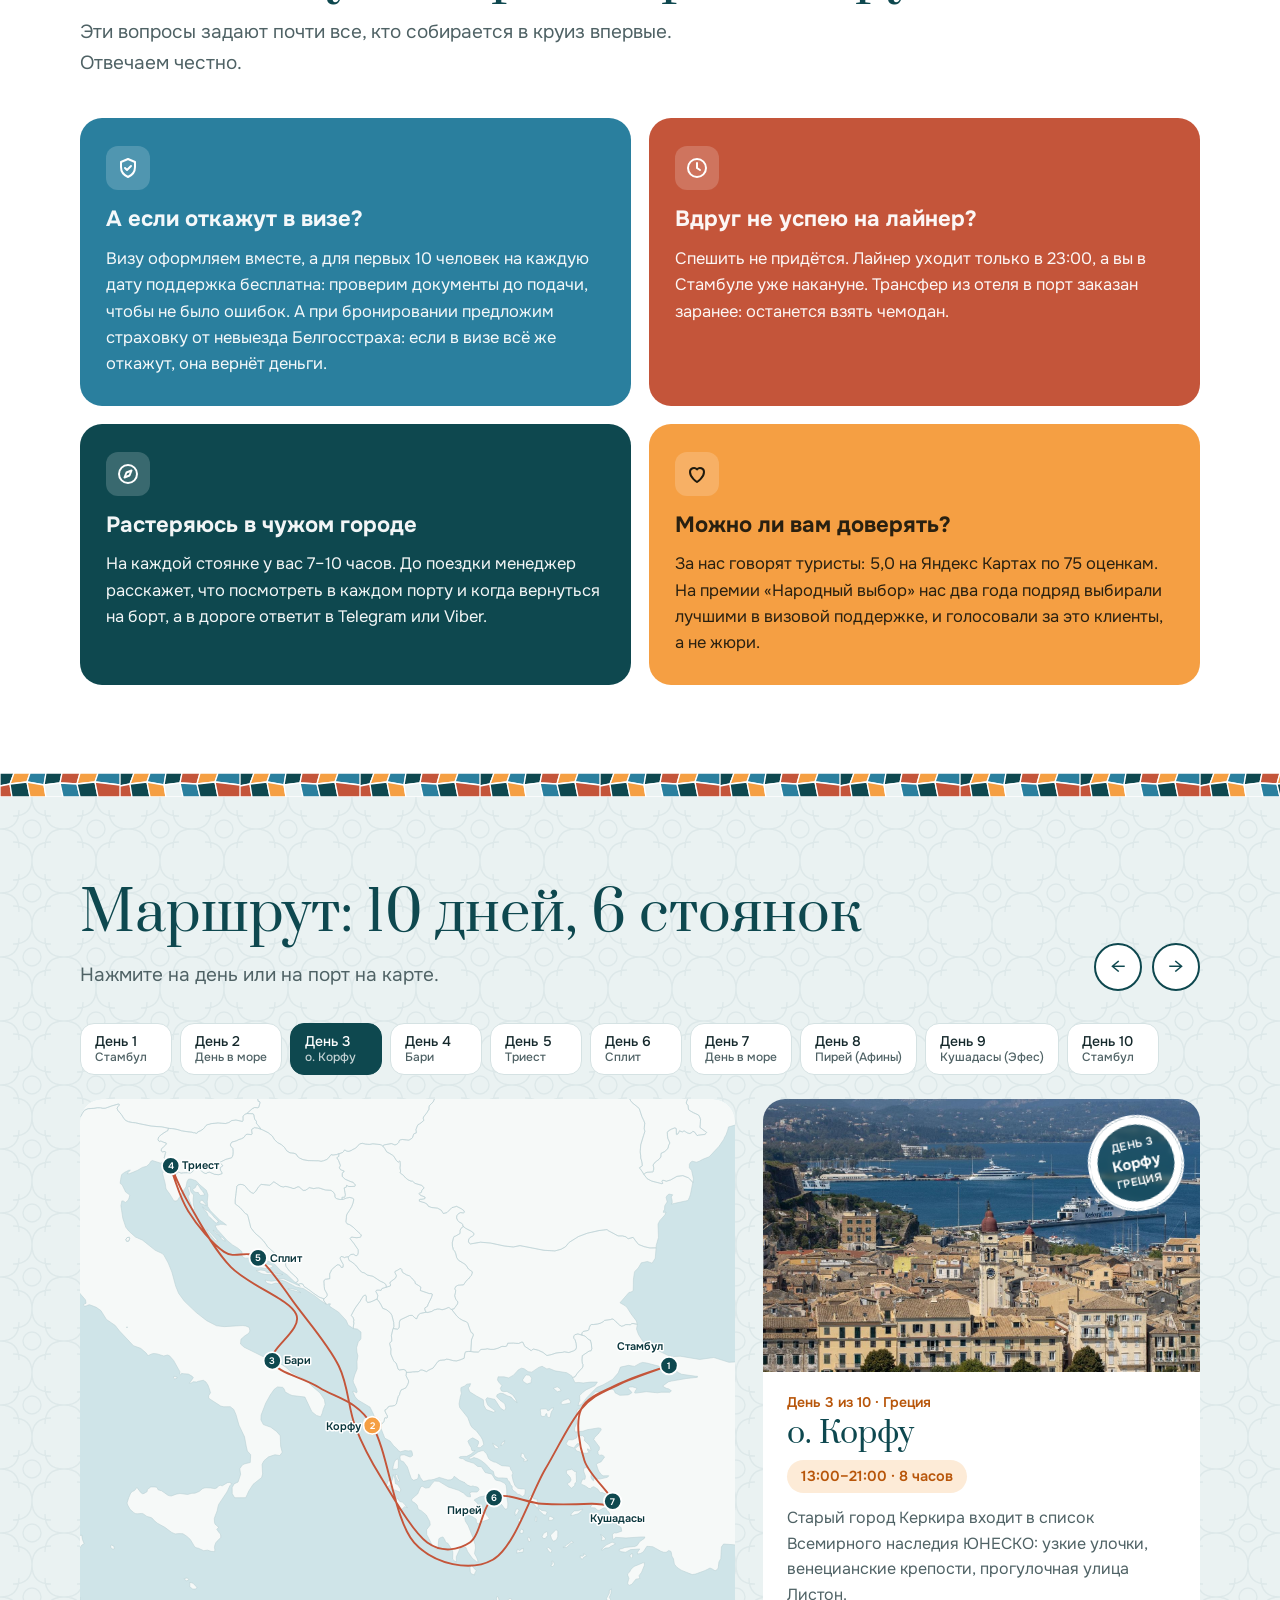
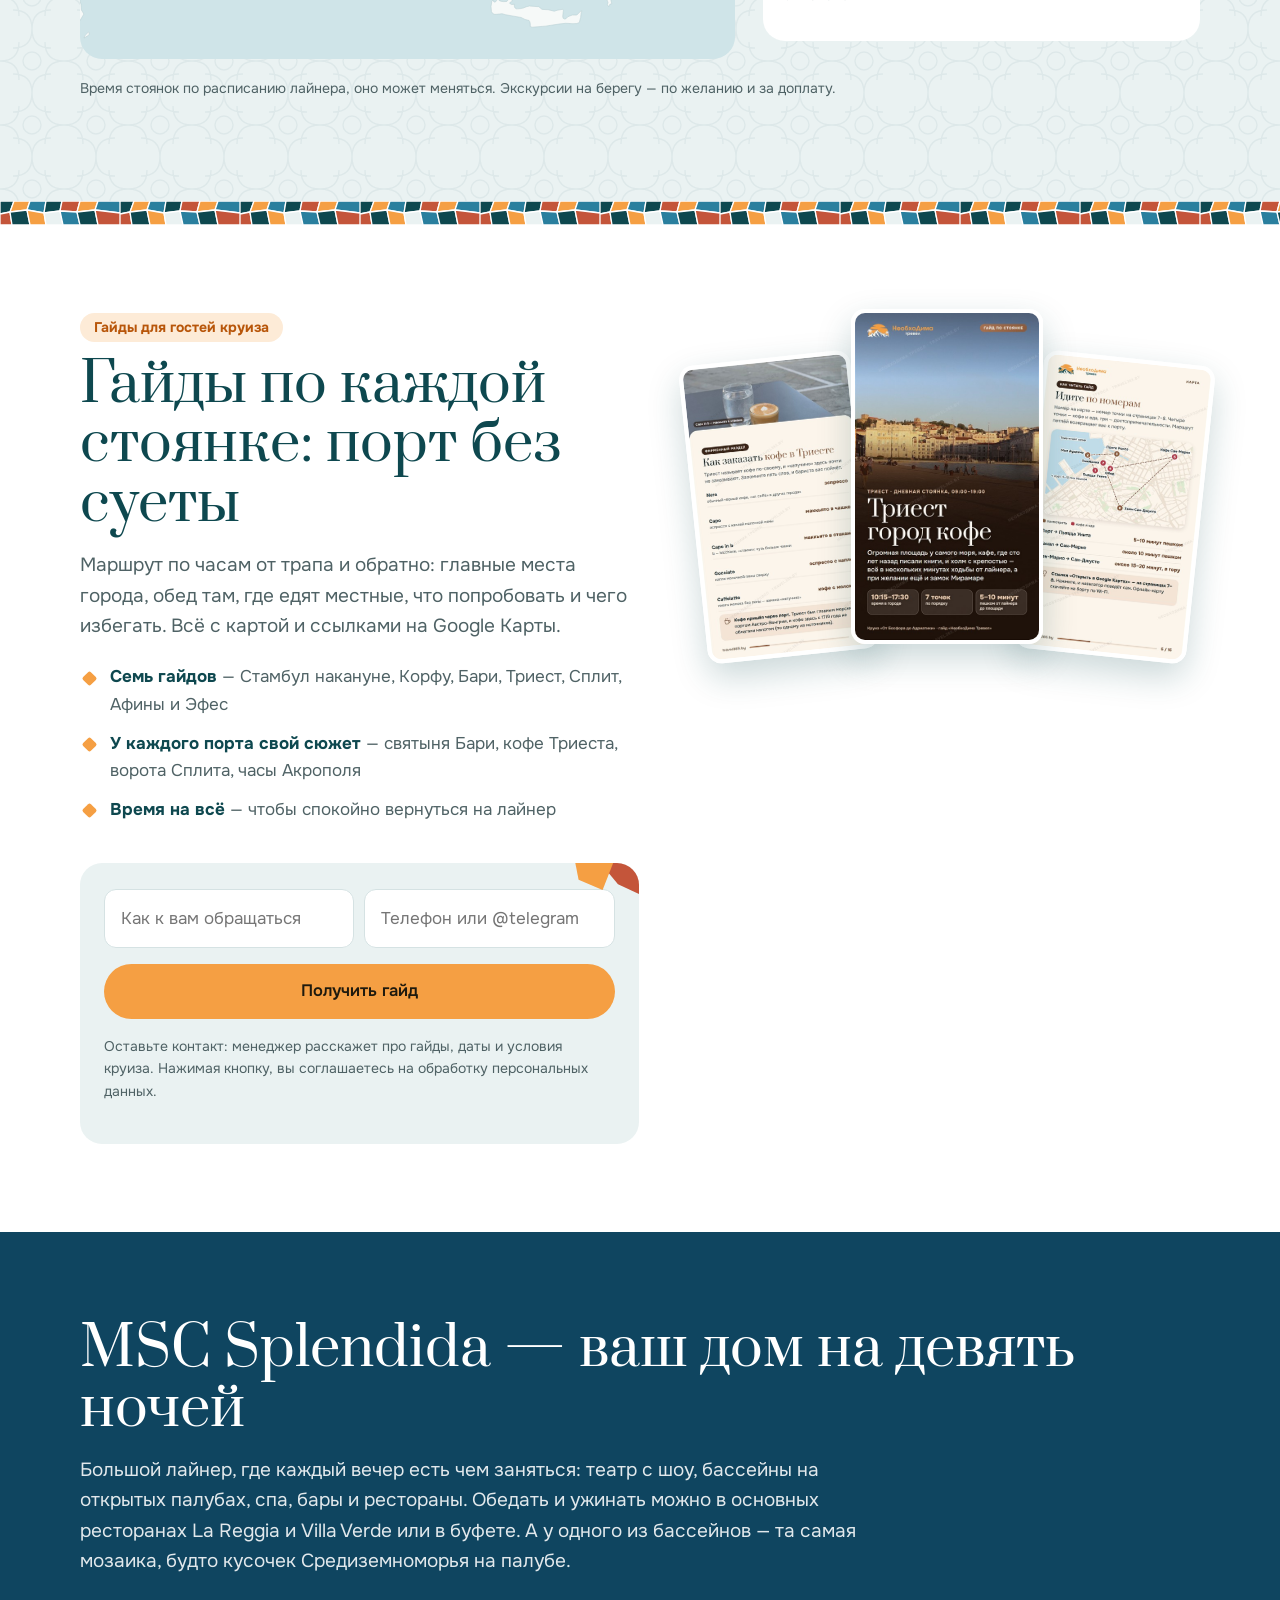
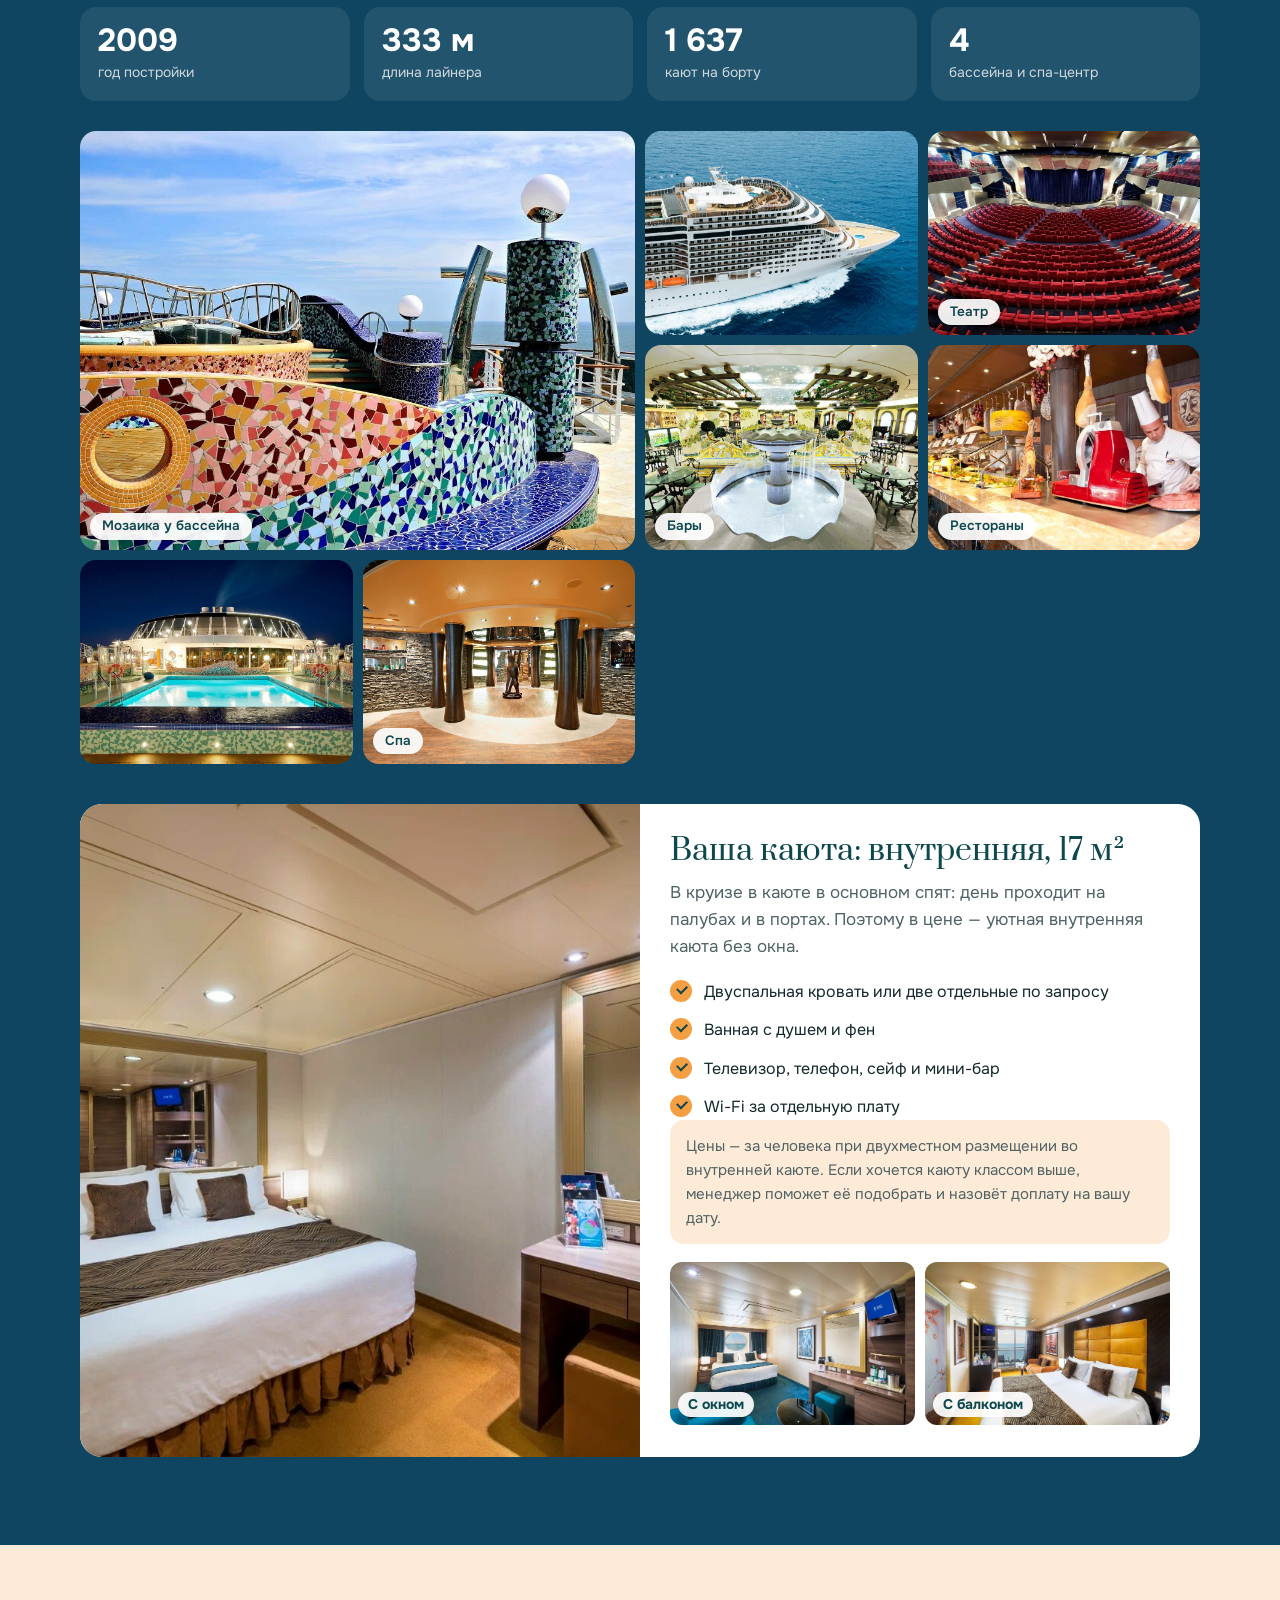
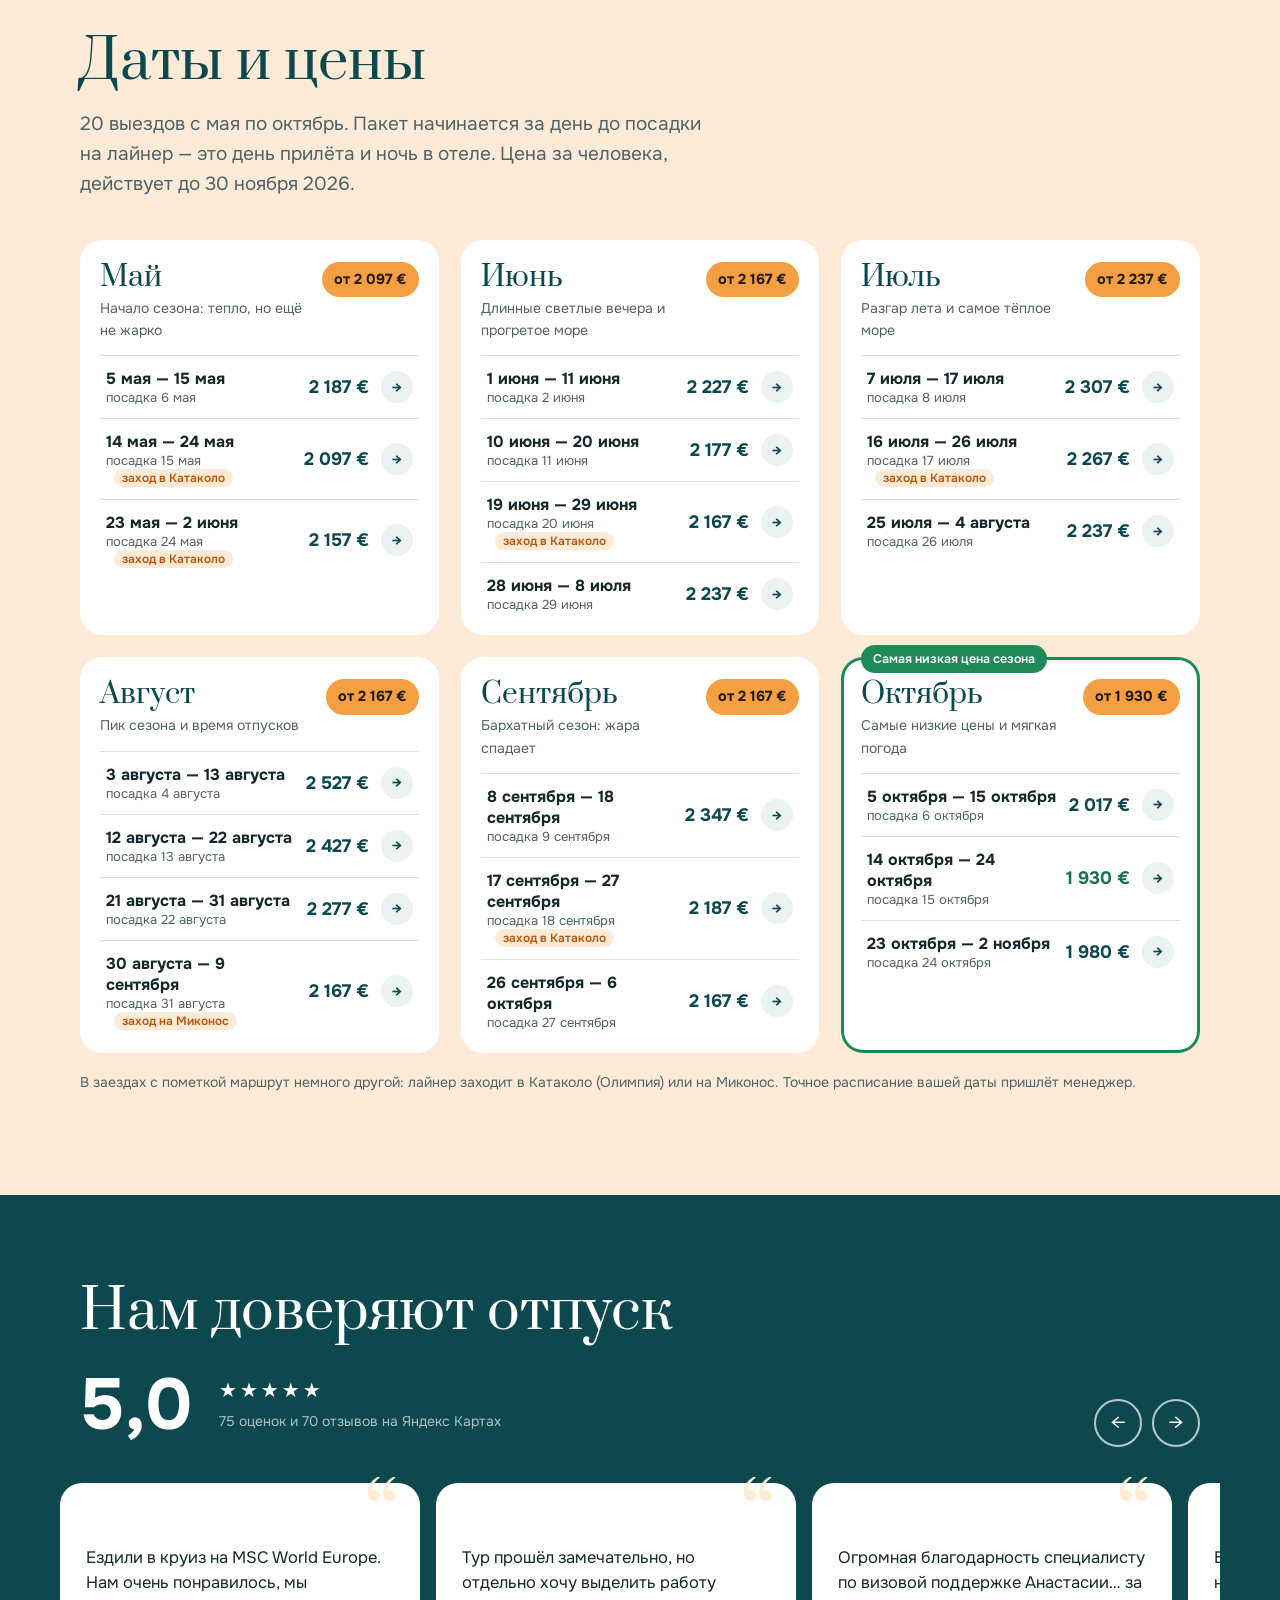
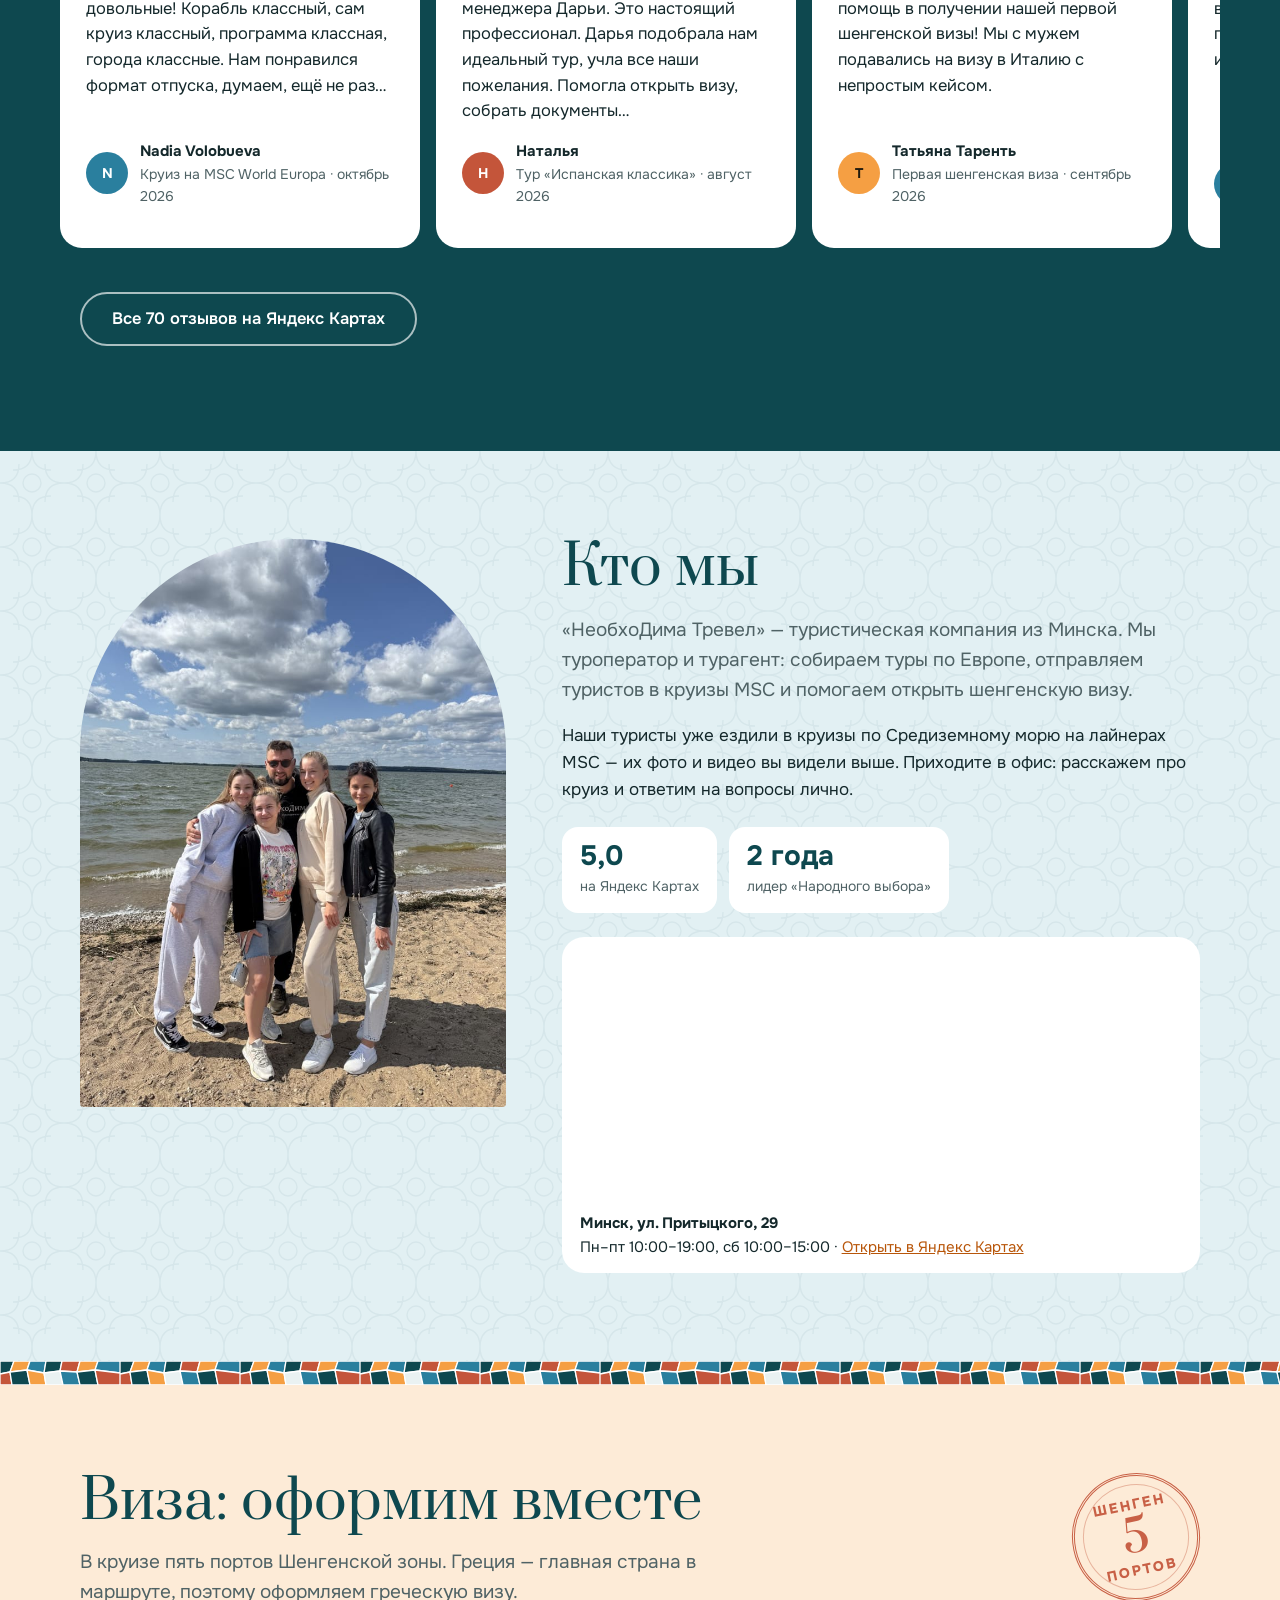
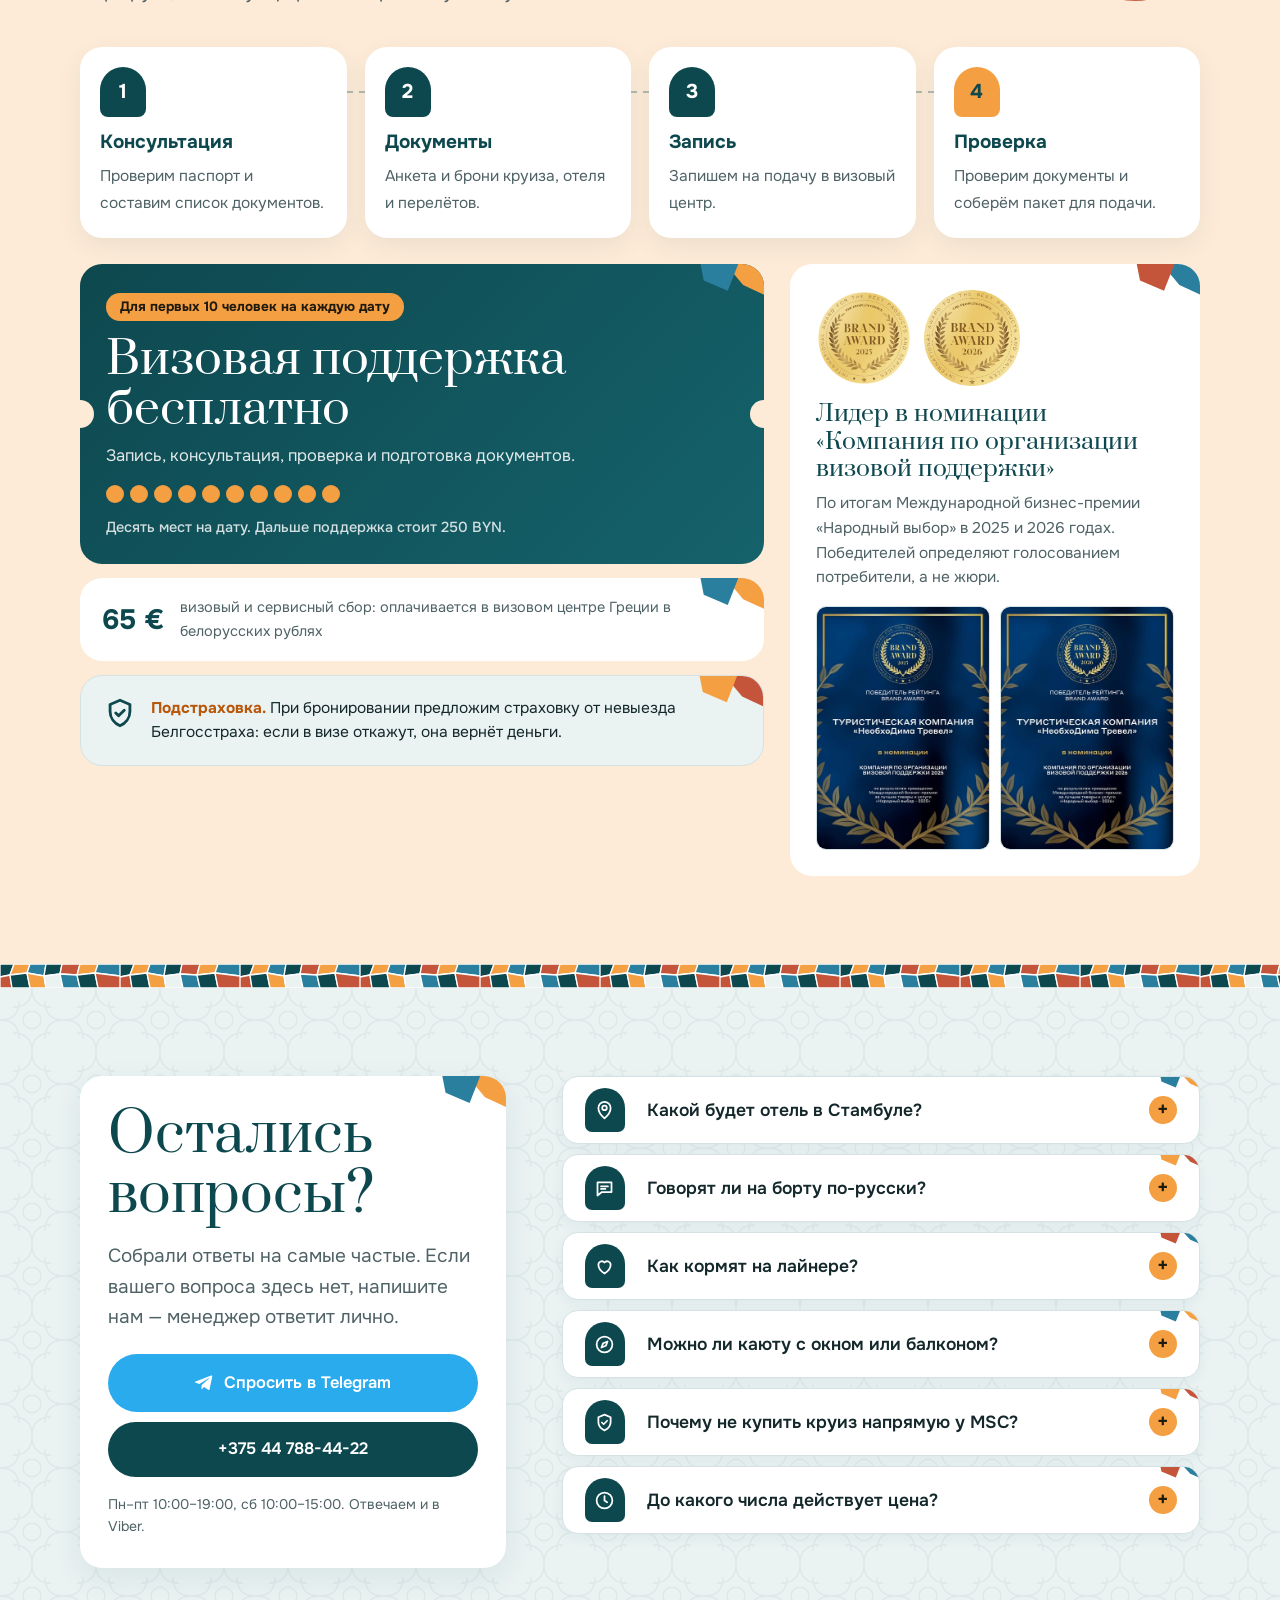
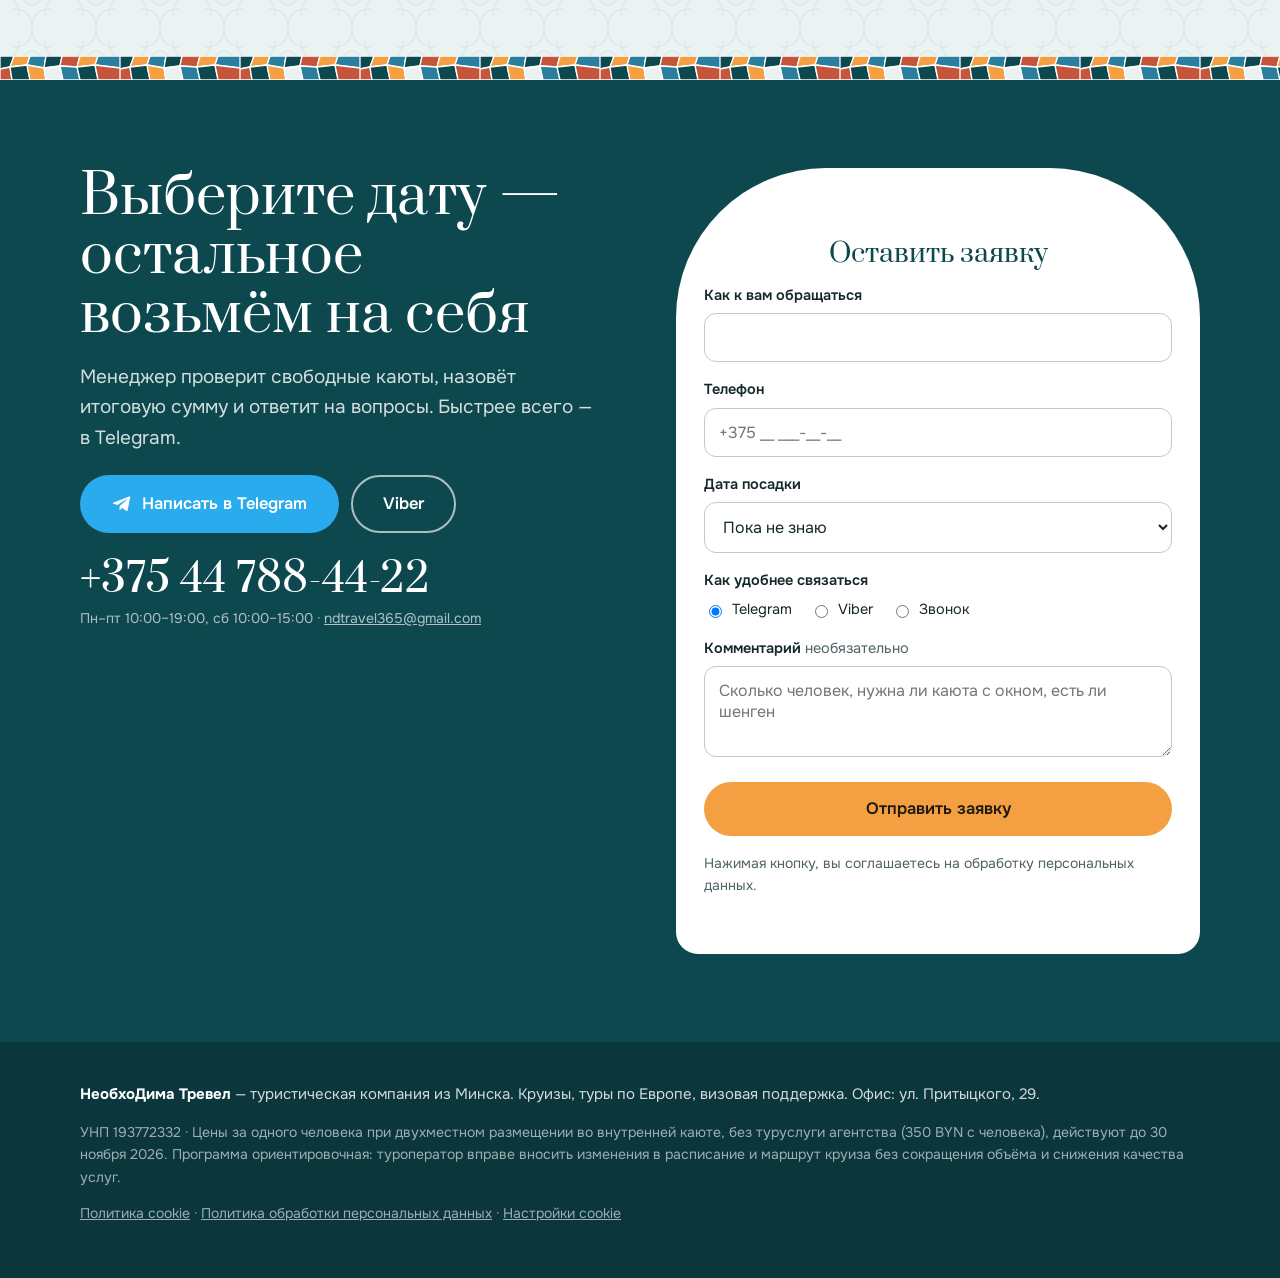
==== commit b26cdefc: "Форма и гайды: подключён Apps Script, туруслуга 350 BYN, фото кают, cookie-согласие и цели Метрики C" ====
--- a/index.html
+++ b/index.html
@@ -2,12 +2,15 @@
 <html lang="ru">
 <head>
 <meta charset="utf-8">
-<meta name="robots" content="noindex, nofollow"><!-- убрать при публикации -->
+<meta name="robots" content="index, follow">
 <meta name="viewport" content="width=device-width, initial-scale=1, viewport-fit=cover">
 <meta name="theme-color" content="#0E484F">
 <title>От Босфора до Адриатики: круиз из Стамбула на MSC Splendida 2027 — от 1 930 €</title>
 <meta name="description" content="10 дней на MSC Splendida: Стамбул, Корфу, Бари, Триест, Сплит, Афины и Эфес. Перелёт из Минска, ночь в отеле 4–5★ с завтраком и трансферы в цене. Выезды с мая по октябрь 2027, от 1 930 €.">
-<!-- при публикации добавить: <link rel="canonical" href="...">, og:url и og:image с полным адресом -->
+<link rel="canonical" href="https://splendida.travel365.by/">
+<meta property="og:url" content="https://splendida.travel365.by/">
+<meta property="og:image" content="https://splendida.travel365.by/images/aerial-01.jpg">
+<meta property="og:image:alt" content="Лайнер MSC Splendida в море">
 <meta property="og:title" content="От Босфора до Адриатики — круиз из Стамбула на MSC Splendida">
 <meta property="og:description" content="Корфу, Бари, Триест, Сплит, Афины и Эфес. 20 выездов с мая по октябрь 2027, от 1 930 € на человека.">
 <meta property="og:type" content="website">
@@ -16,7 +19,8 @@
 <link rel="preconnect" href="https://fonts.googleapis.com">
 <link rel="preconnect" href="https://fonts.gstatic.com" crossorigin>
 <link href="https://fonts.googleapis.com/css2?family=Prata&family=Onest:wght@400;500;600;700&display=swap" rel="stylesheet">
-<link rel="stylesheet" href="styles.css?v=57">
+<link rel="stylesheet" href="styles.css?v=59">
+<script src="consent.js?v=1"></script>
 <script type="application/ld+json">
 {
   "@context": "https://schema.org",
@@ -157,6 +161,7 @@
       <div class="box no">
         <h3>Оплачивается отдельно</h3>
         <ul class="list no">
+          <li>Туруслуга агентства — 350 BYN с человека</li>
           <li>Медицинская страховка</li>
           <li>Консульский (визовый) сбор; визовая поддержка после первых 10 человек на дату — 250 BYN</li>
           <li>Пакет напитков на борту</li>
@@ -243,9 +248,9 @@
 <section class="sec" id="gidy" aria-labelledby="gid-h">
   <div class="wrap gid">
     <div class="gid-copy">
-      <p class="gid-kicker">В подарок тем, кто бронирует круиз</p>
+      <p class="gid-kicker">Гайды для гостей круиза</p>
       <h2 id="gid-h">Гайды по каждой стоянке: порт без суеты</h2>
-      <p class="lead">Маршрут по часам от трапа и обратно: главные места города, обед там, где едят местные, что попробовать и чего избегать. Всё с картой и ссылками на Google Карты. Гайды получают гости, которые бронируют круиз у нас.</p>
+      <p class="lead">Маршрут по часам от трапа и обратно: главные места города, обед там, где едят местные, что попробовать и чего избегать. Всё с картой и ссылками на Google Карты.</p>
       <ul class="gid-list">
         <li><b>Семь гайдов</b> — Стамбул накануне, Корфу, Бари, Триест, Сплит, Афины и Эфес</li>
         <li><b>У каждого порта свой сюжет</b> — святыня Бари, кофе Триеста, ворота Сплита, часы Акрополя</li>
@@ -253,9 +258,9 @@
       </ul>
     </div>
     <div class="gid-pages" aria-hidden="true">
+      <img src="guides/pg-triest-3.jpg" alt="" loading="lazy" width="450" height="800">
       <img src="guides/cover-triest.jpg" alt="" loading="lazy" width="450" height="800">
-      <img src="guides/cover-split.jpg" alt="" loading="lazy" width="450" height="800">
-      <img src="guides/cover-korfu.jpg" alt="" loading="lazy" width="450" height="800">
+      <img src="guides/pg-triest-5.jpg" alt="" loading="lazy" width="450" height="800">
     </div>
     <form class="gid-form shards s2" id="gidForm" novalidate>
       
@@ -265,7 +270,7 @@
       </div>
       <input class="hp" type="text" name="website" tabindex="-1" autocomplete="off" aria-hidden="true">
       <button class="btn btn-gold" type="submit">Получить гайд</button>
-      <p class="small gid-note">Нажимая кнопку, вы соглашаетесь на обработку персональных данных.</p>
+      <p class="small gid-note">Оставьте контакт: менеджер расскажет про гайды, даты и условия круиза. Нажимая кнопку, вы соглашаетесь на обработку персональных данных.</p>
       <div class="gid-msg" id="gidMsg" role="status"></div>
     </form>
   </div>
@@ -302,7 +307,11 @@
           <li>Телевизор, телефон, сейф и мини-бар</li>
           <li>Wi-Fi за отдельную плату</li>
         </ul>
-        <p class="price-note">Цены — за человека при двухместном размещении во внутренней каюте. Каюту с окном или балконом подберём за доплату.</p>
+        <p class="price-note">Цены — за человека при двухместном размещении во внутренней каюте. Если хочется каюту классом выше, менеджер поможет её подобрать и назовёт доплату на вашу дату.</p>
+        <div class="cabin-up">
+          <button type="button" data-cap="Каюта с окном (иллюминатором)"><img src="images/cabin-03.jpg" alt="Каюта с окном на MSC Splendida" width="640" height="427" loading="lazy"><span>С окном</span></button>
+          <button type="button" data-cap="Каюта с балконом"><img src="images/balcony-02.jpg" alt="Каюта с балконом на MSC Splendida" width="640" height="427" loading="lazy"><span>С балконом</span></button>
+        </div>
       </div>
     </div>
   </div>
@@ -472,7 +481,8 @@
 <footer class="foot">
   <div class="wrap">
     <p><b>НеобхоДима Тревел</b> — туристическая компания из Минска. Круизы, туры по Европе, визовая поддержка. Офис: ул. Притыцкого, 29.</p>
-    <p class="small">УНП 193772332 · Цены за одного человека при двухместном размещении во внутренней каюте, действуют до 30 ноября 2026. Программа ориентировочная: туроператор вправе вносить изменения в расписание и маршрут круиза без сокращения объёма и снижения качества услуг.</p>
+    <p class="small">УНП 193772332 · Цены за одного человека при двухместном размещении во внутренней каюте, без туруслуги агентства (350 BYN с человека), действуют до 30 ноября 2026. Программа ориентировочная: туроператор вправе вносить изменения в расписание и маршрут круиза без сокращения объёма и снижения качества услуг.</p>
+    <p class="small legal-links"><a href="politika-cookie.html">Политика cookie</a> · <a href="https://travel365.by/turistam/politika-konfidentsialnosti/" target="_blank" rel="noopener">Политика обработки персональных данных</a> · <a href="#" data-cookie-settings>Настройки cookie</a></p>
   </div>
 </footer>
 
@@ -485,6 +495,6 @@
 </nav>
 
 <script src="map-data.js"></script>
-<script src="app.js?v=55"></script>
+<script src="app.js?v=57"></script>
 </body>
 </html>
--- a/styles.css
+++ b/styles.css
@@ -691,3 +691,32 @@
 .v-ticket>:not(.sh){position:relative;z-index:2}
 .faq details.shards::before{right:-8px;top:-9px;width:44px;height:32px}
 .faq details.shards::after{right:16px;top:-8px;width:24px;height:20px}
+
+.cabin-up{display:grid;grid-template-columns:1fr 1fr;gap:10px;margin-top:16px}
+.cabin-up button{position:relative;padding:0;border:0;border-radius:12px;overflow:hidden;cursor:zoom-in;background:#eee}
+.cabin-up img{display:block;width:100%;aspect-ratio:3/2;object-fit:cover}
+.cabin-up span{position:absolute;left:8px;bottom:8px;padding:4px 10px;border-radius:999px;background:rgba(255,255,255,.92);color:var(--dark);font:700 14px/1.2 var(--sans)}
+
+/* COOKIE */
+.cookie{position:fixed;left:24px;bottom:24px;z-index:150;width:min(520px,calc(100% - 48px));background:#fff;color:var(--ink);border-radius:18px;padding:18px 20px;box-shadow:0 18px 50px rgba(14,72,79,.25);border:1px solid var(--line)}
+.cookie[hidden]{display:none}
+.cookie-text{margin:0 0 12px;font-size:14.5px;line-height:1.55}
+.cookie-settings{margin:0 0 12px;display:grid;gap:8px}
+.cookie-settings[hidden]{display:none}
+.cookie-opt{display:flex;gap:10px;align-items:flex-start;font-size:14px;color:var(--muted)}
+.cookie-opt b{color:var(--dark)}
+.cookie-opt input{margin-top:4px;accent-color:var(--accent)}
+.cookie-actions{display:flex;flex-wrap:wrap;gap:8px;align-items:center}
+.cookie-actions [hidden]{display:none}
+.cookie-actions .btn{padding:11px 20px;font-size:14.5px;background:var(--orange);color:#1F1A0E;border:0;border-radius:999px;font-weight:700;cursor:pointer}
+.cookie-btn{border:1.5px solid var(--line);background:transparent;border-radius:999px;padding:10px 16px;font:600 14.5px var(--sans);color:var(--dark);cursor:pointer}
+.legal-links a{color:inherit}
+@media(max-width:680px){.cookie{left:12px;right:12px;width:auto;bottom:76px;padding:14px 16px}}
+.policy{padding:40px 0 60px}.policy .wrap{max-width:860px}
+.policy h1{font-size:clamp(30px,4vw,42px);margin-bottom:8px}.policy h2{font-size:24px;margin:34px 0 10px}
+.policy p,.policy li{font-size:16.5px;line-height:1.7}.policy li{margin-bottom:10px}
+.crumbs{padding:18px 0;font-size:14px}.crumbs span{margin:0 6px}
+.table-scroll{overflow-x:auto;margin:6px 0 16px}
+.cookie-table{border-collapse:collapse;width:100%;min-width:620px;font-size:14.5px;line-height:1.5}
+.cookie-table th,.cookie-table td{border:1px solid var(--line);padding:8px 10px;vertical-align:top;text-align:left}
+.cookie-table th{background:var(--mint);color:var(--dark)}
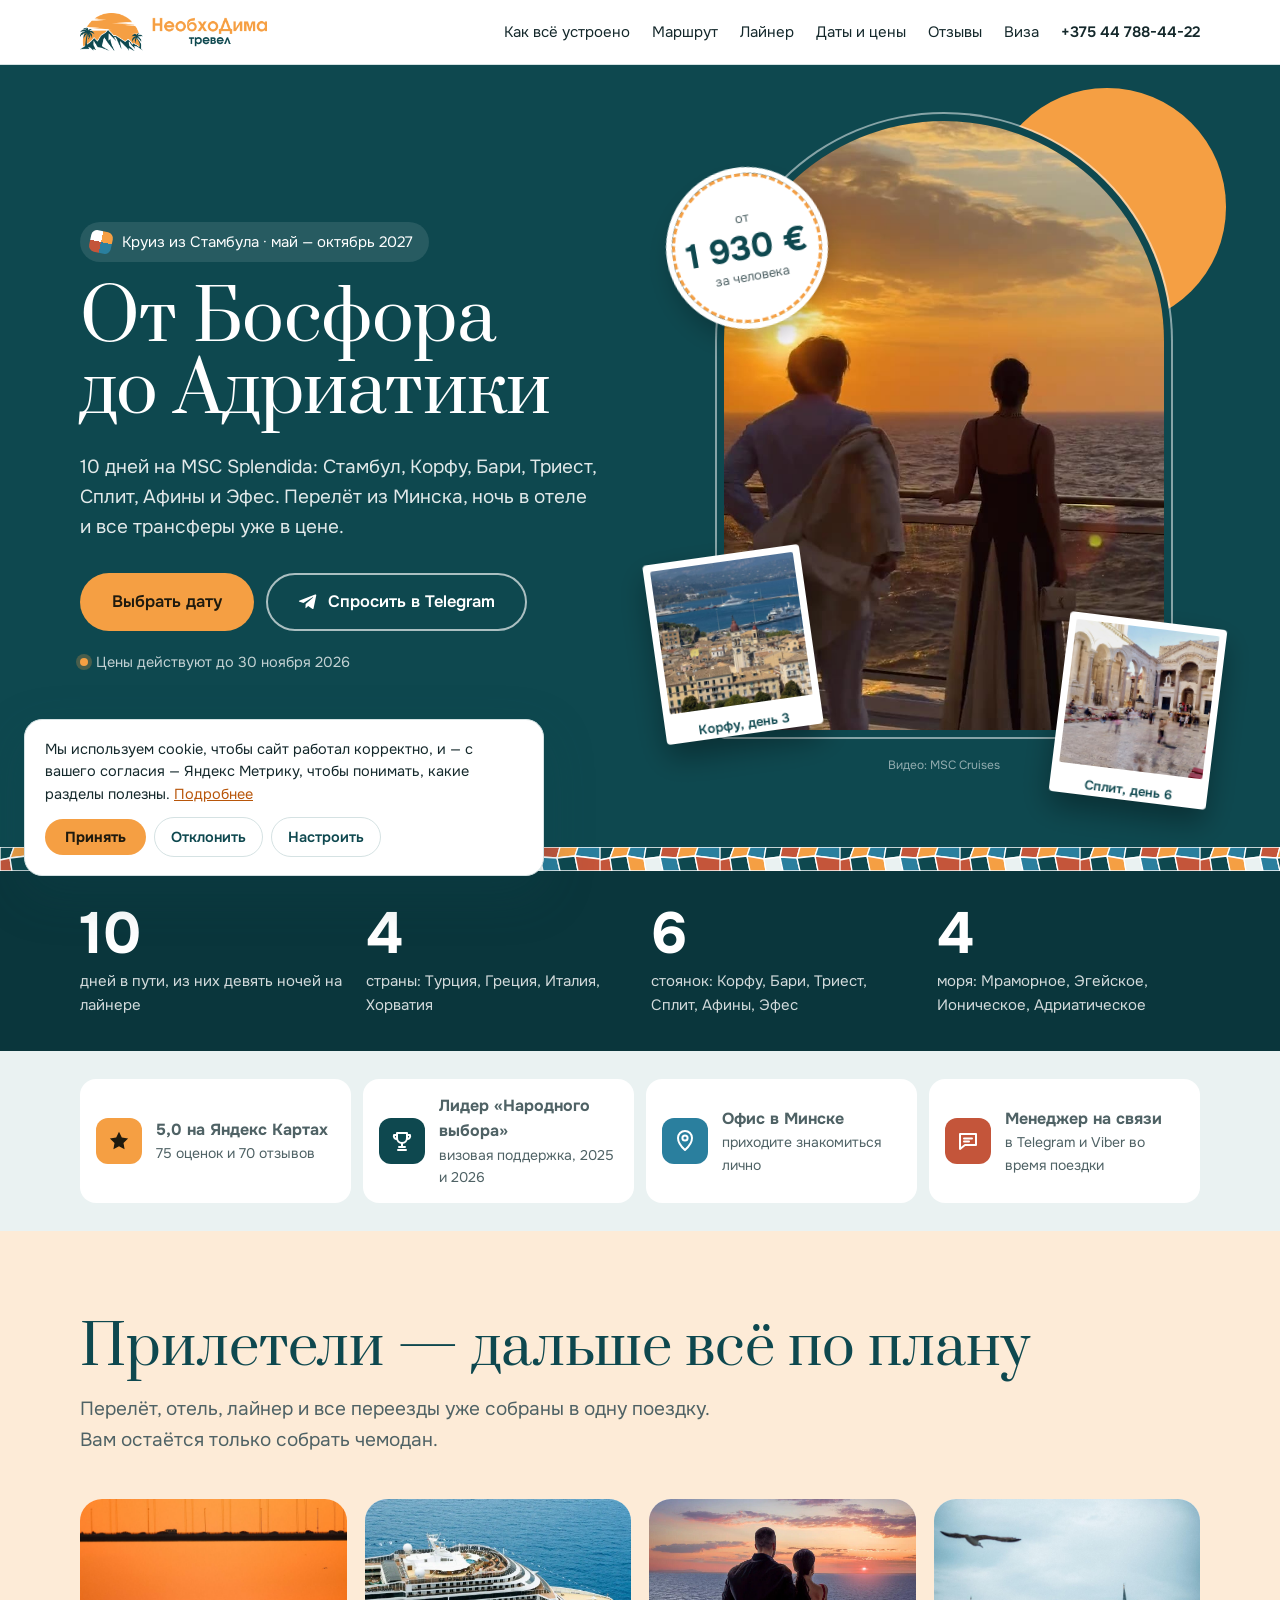
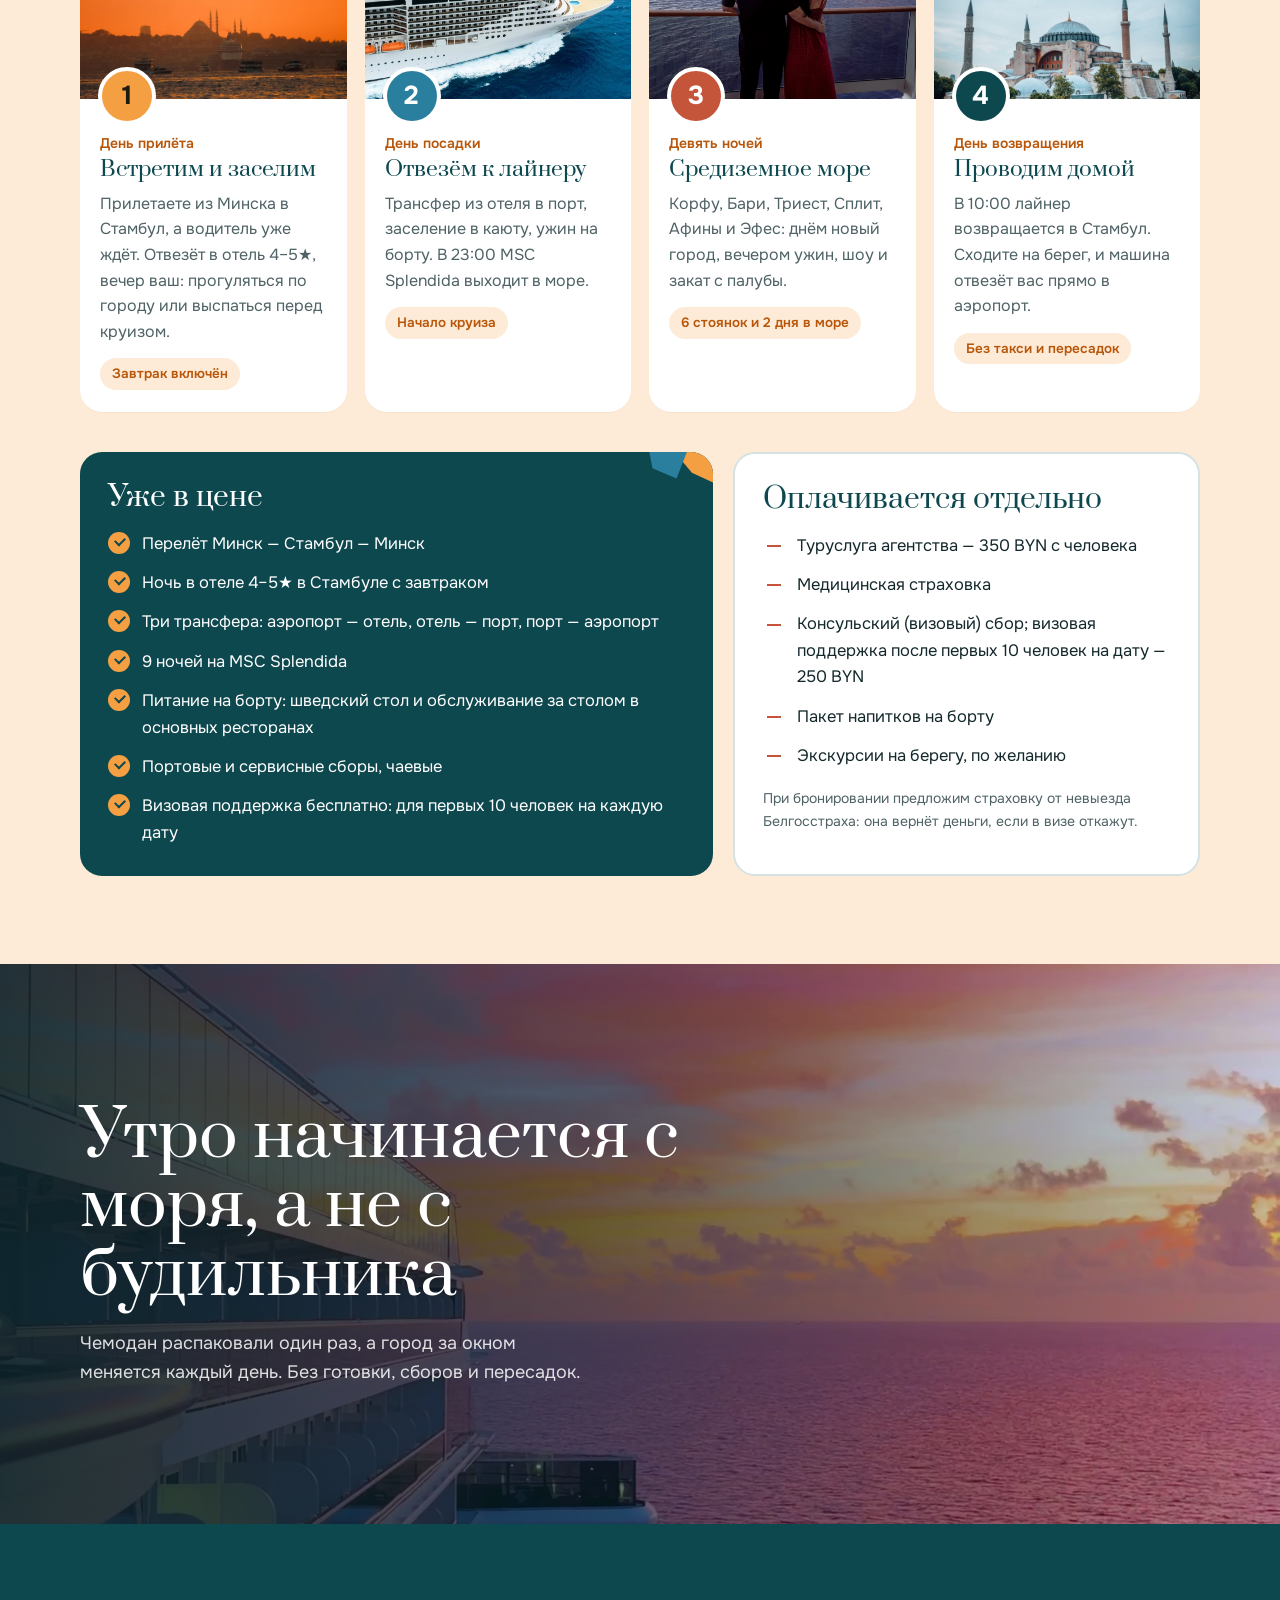
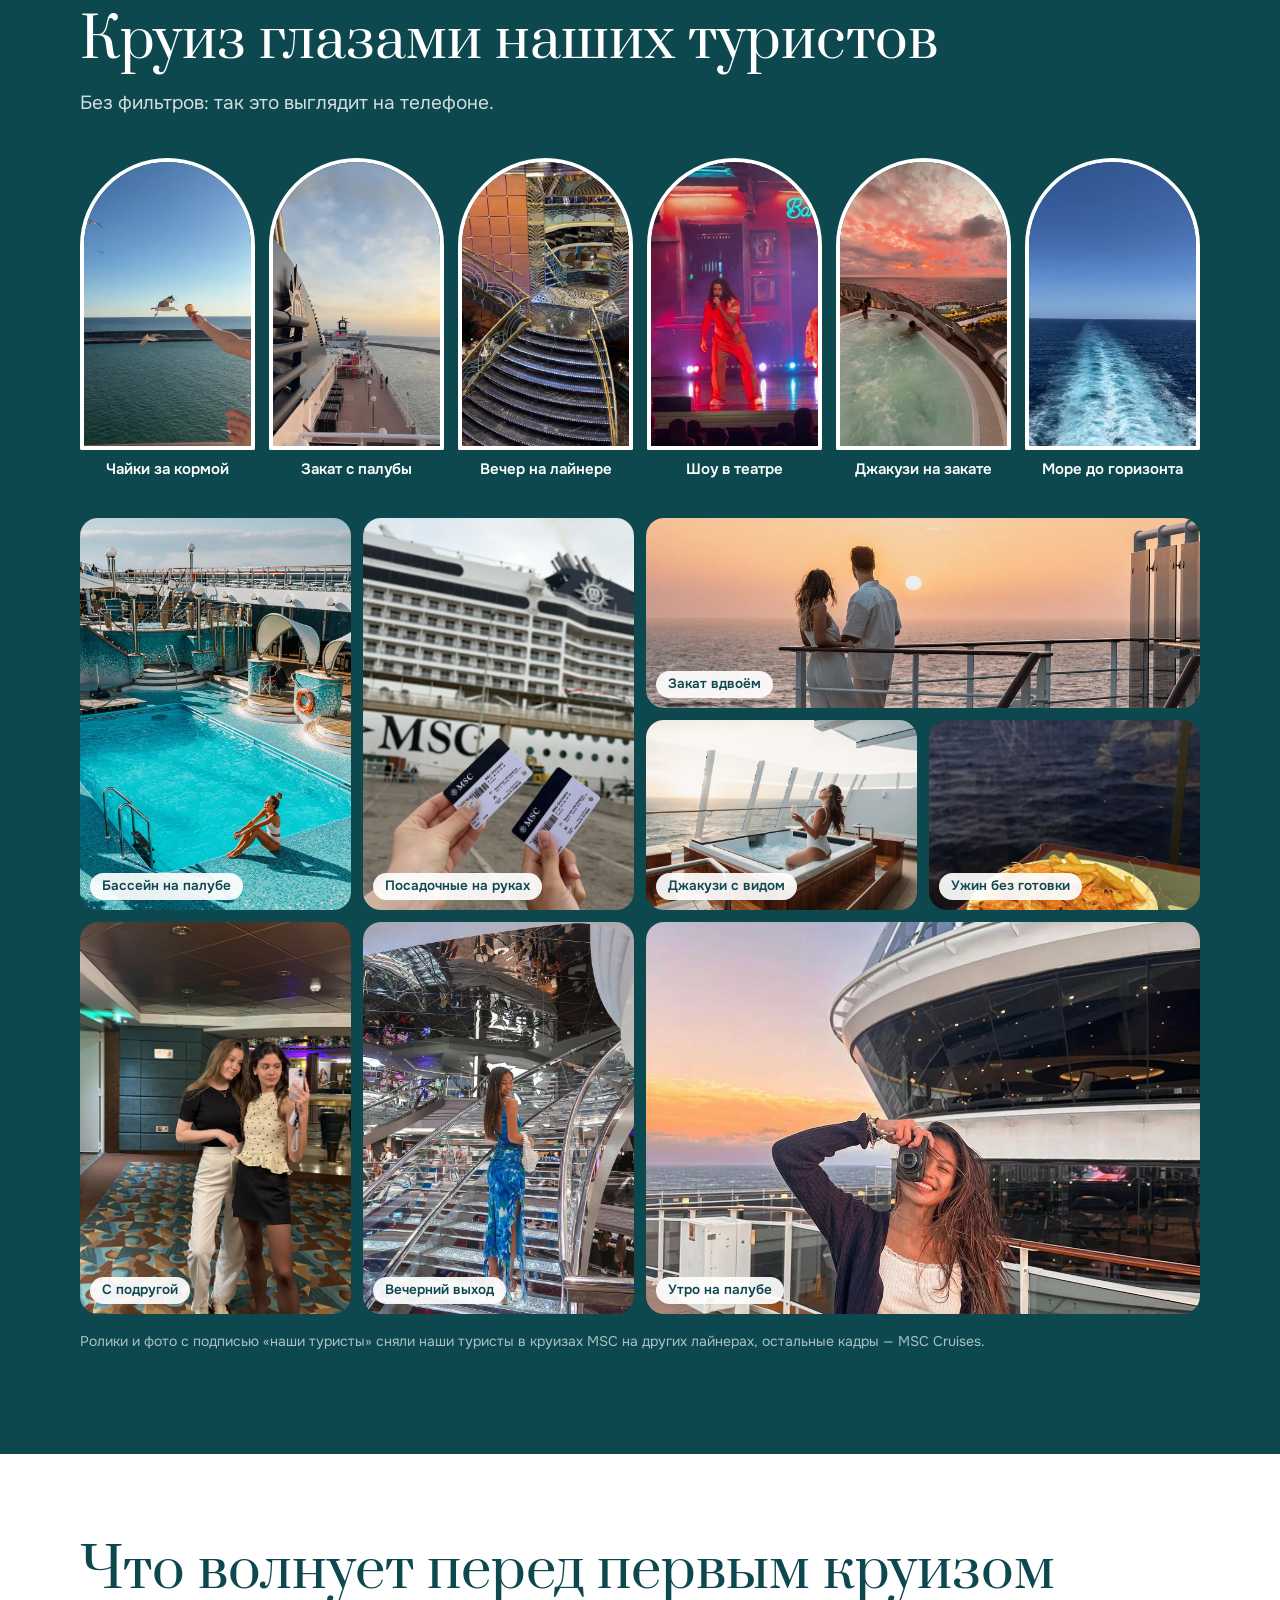
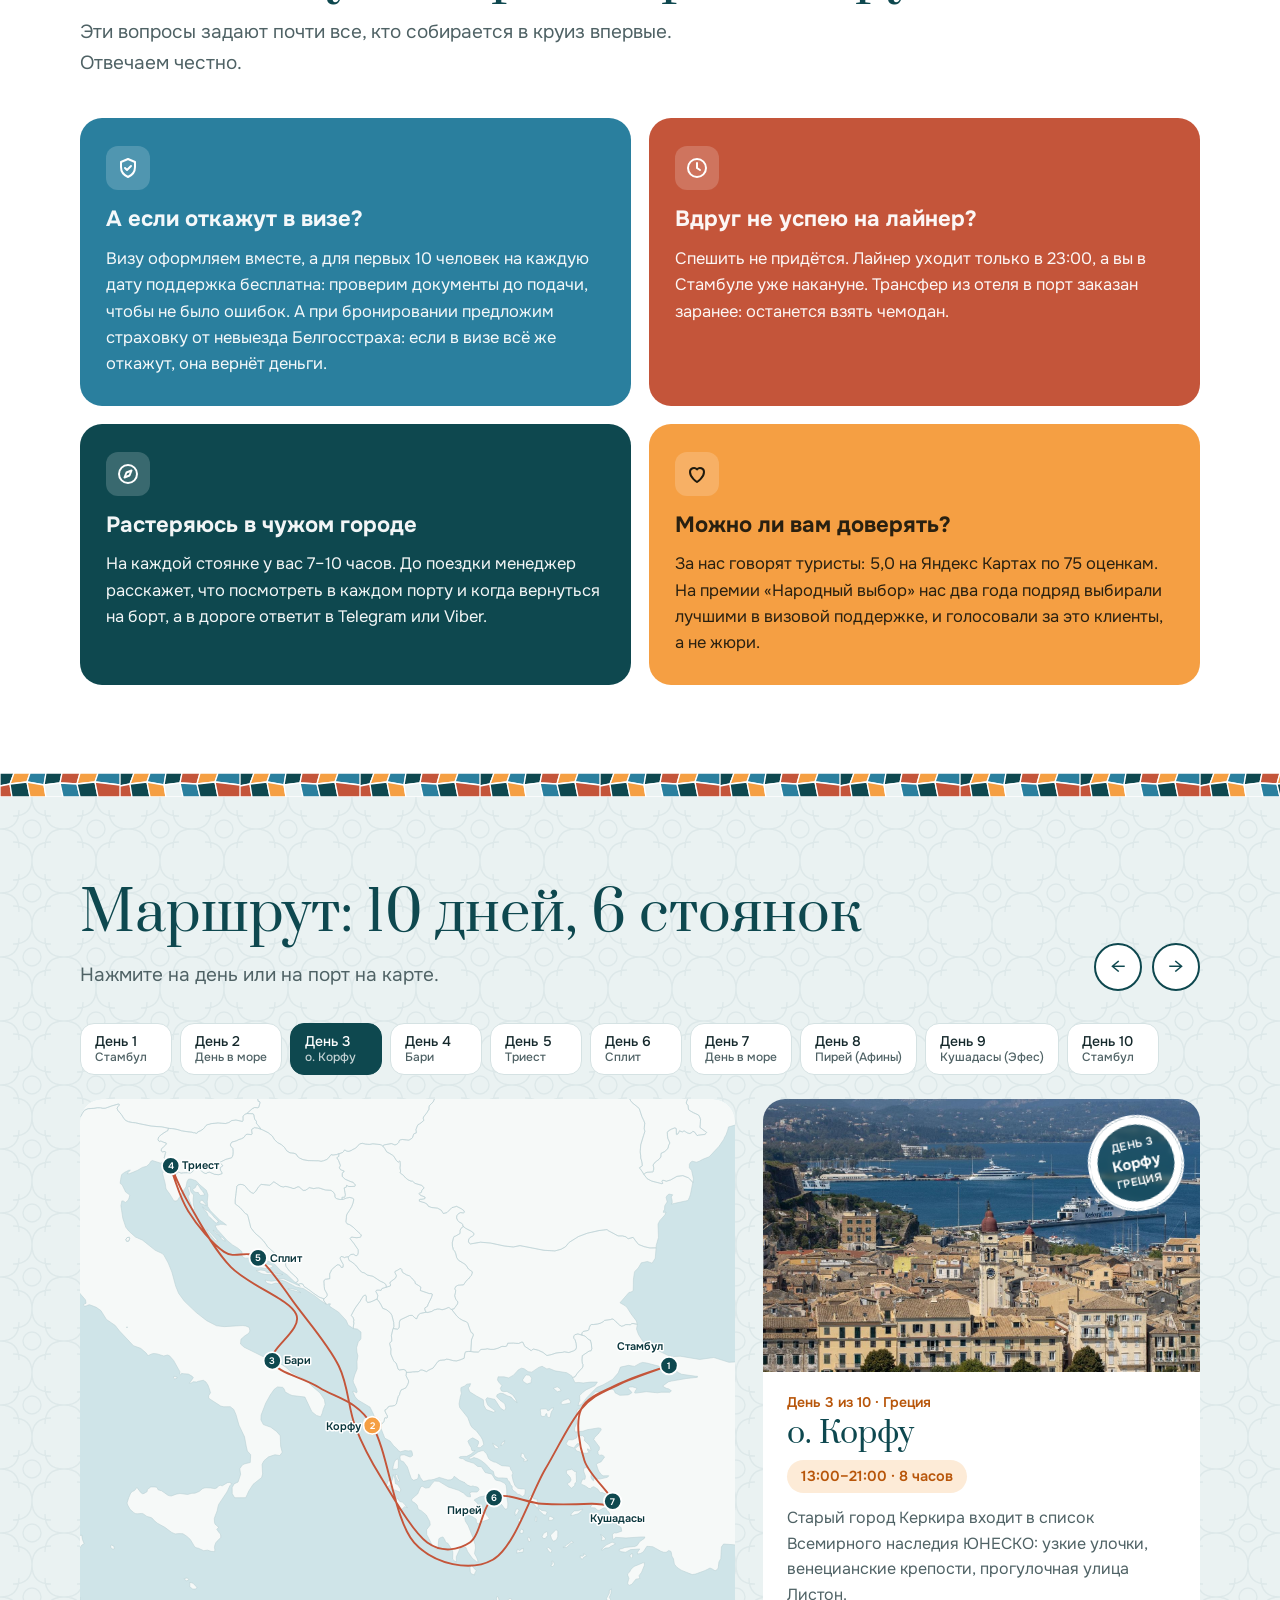
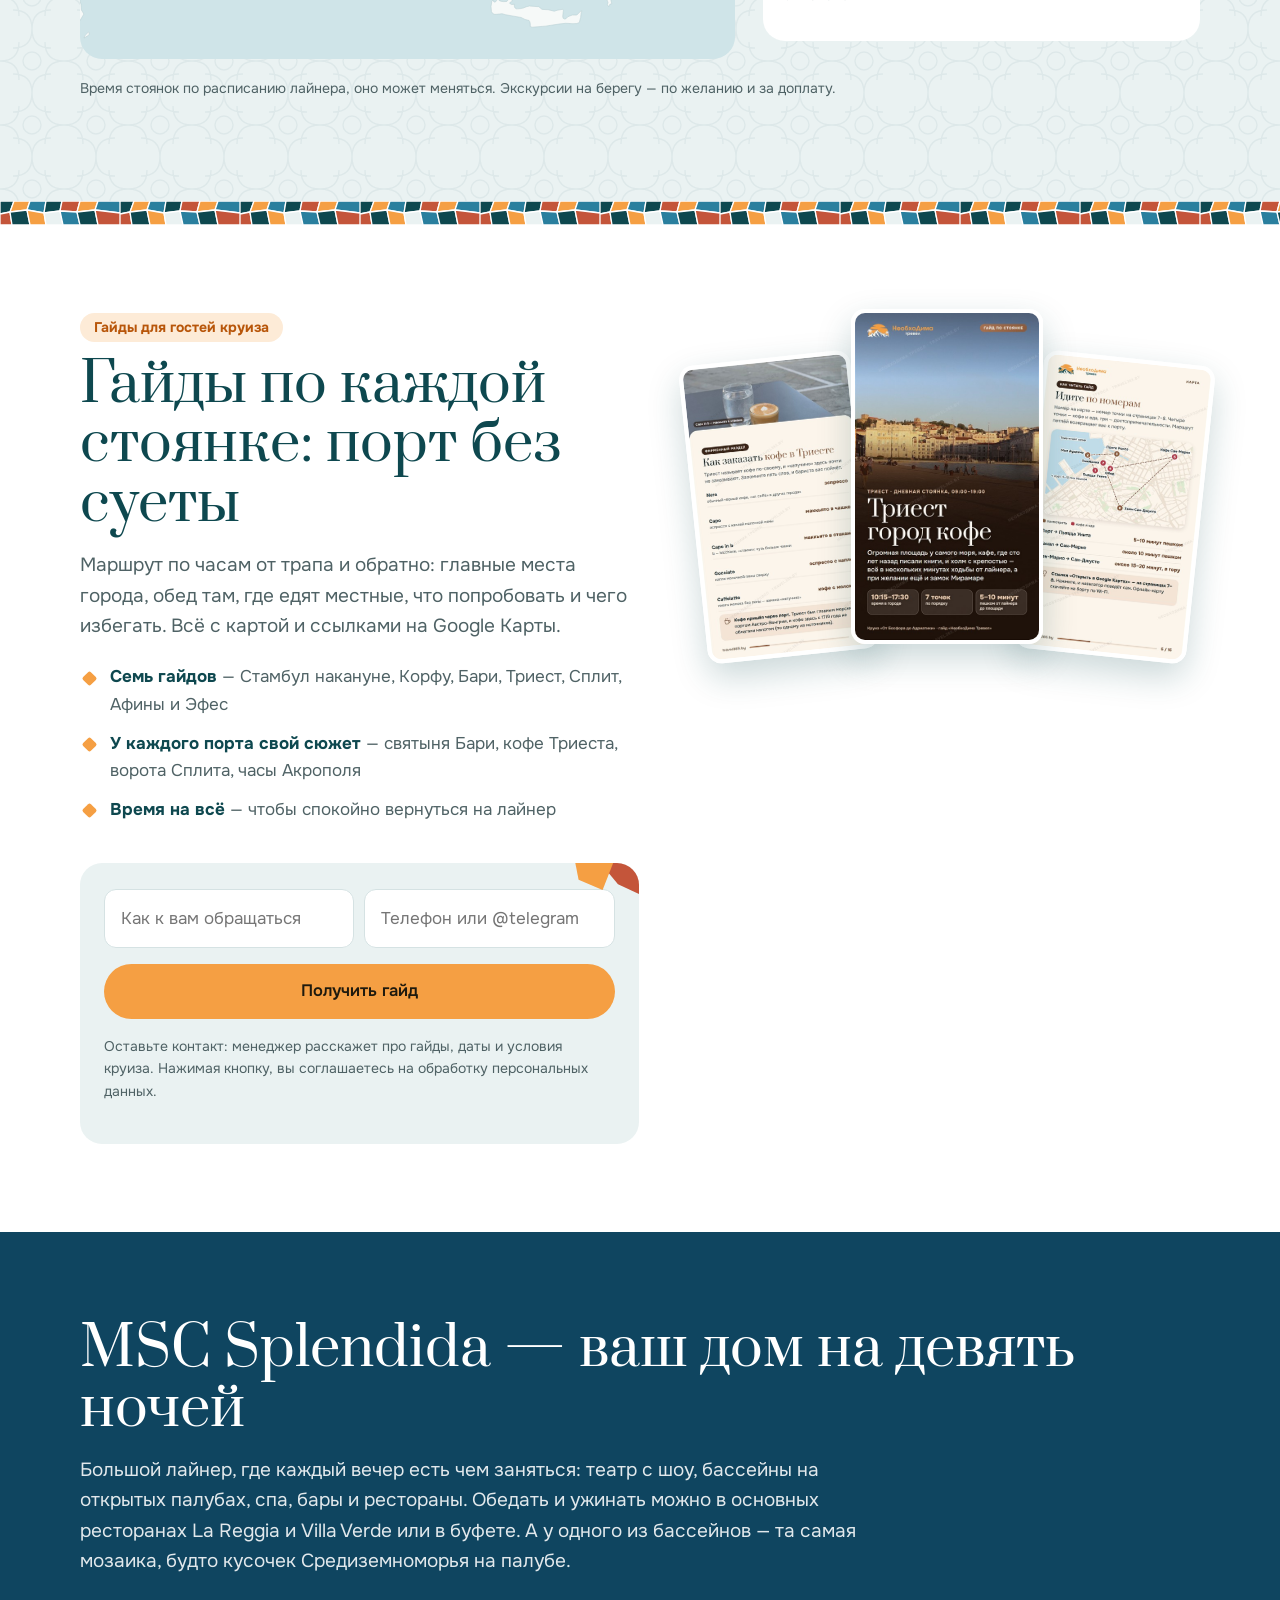
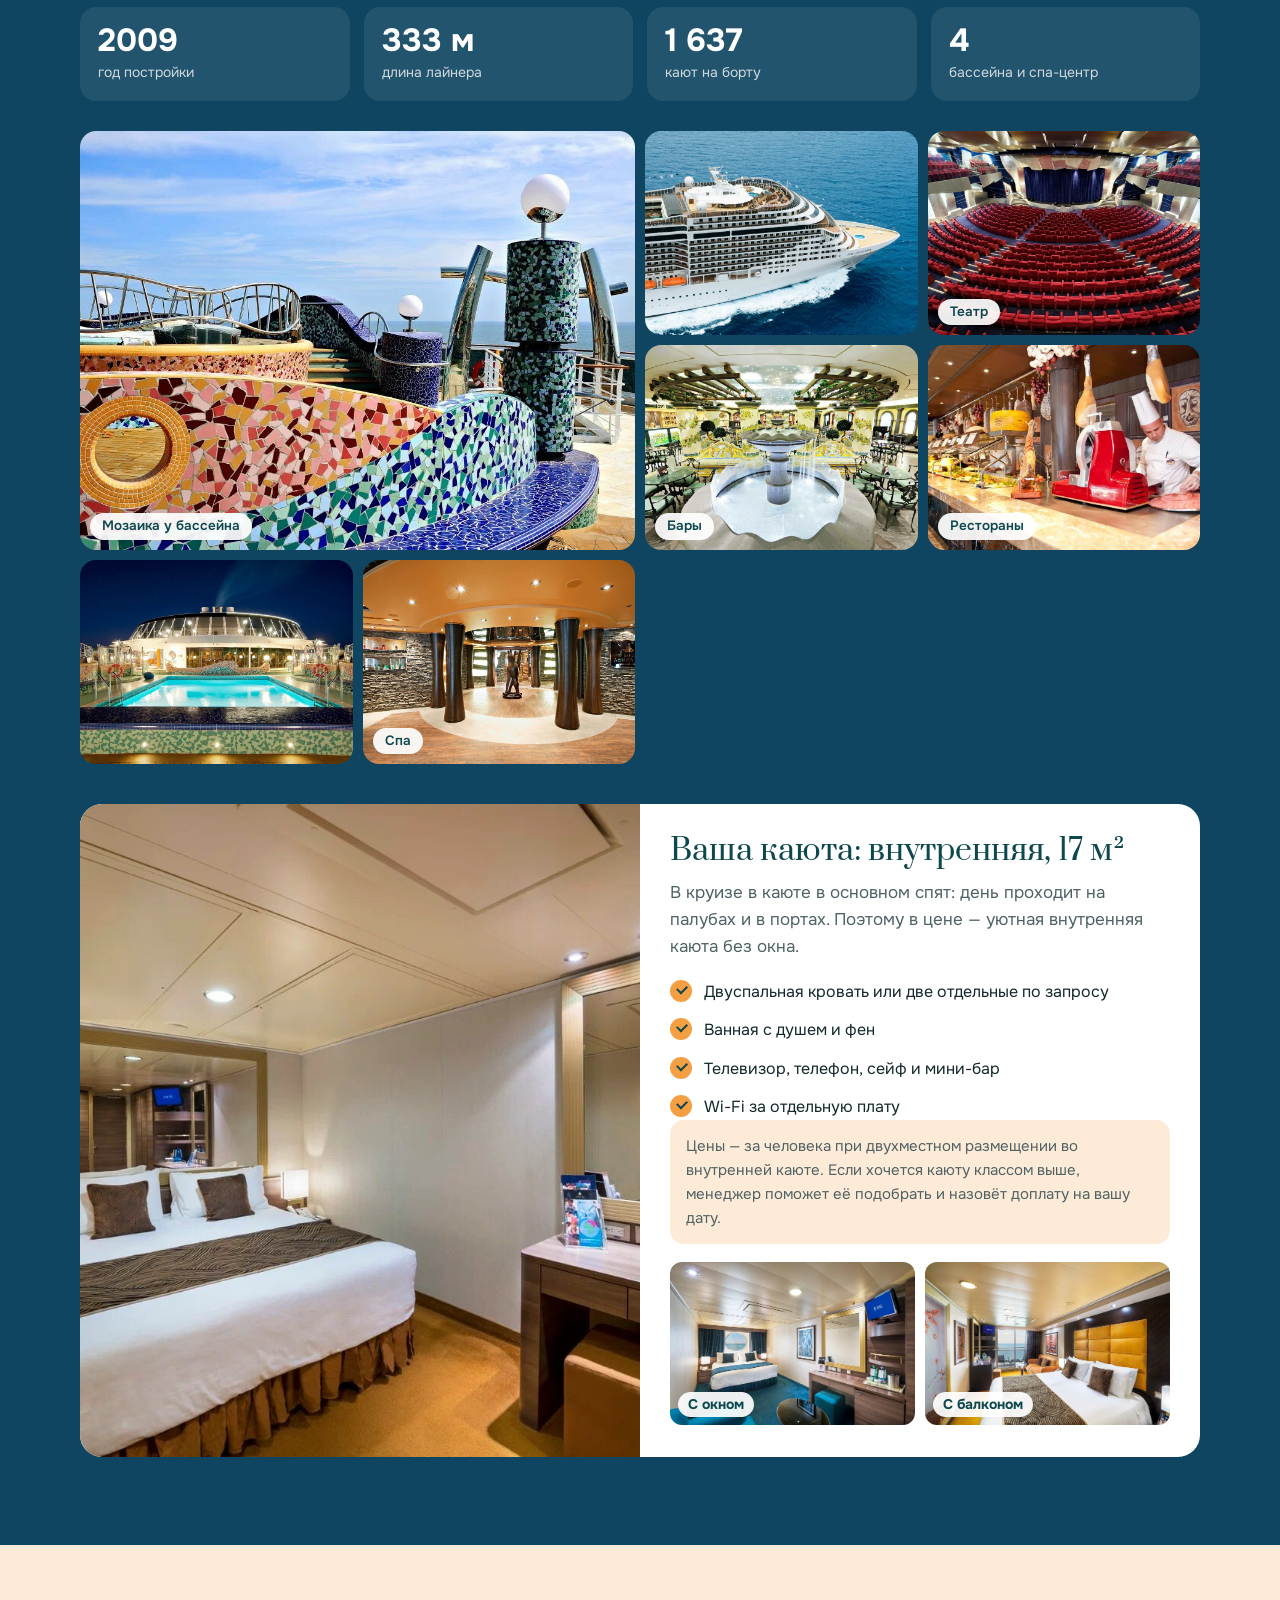
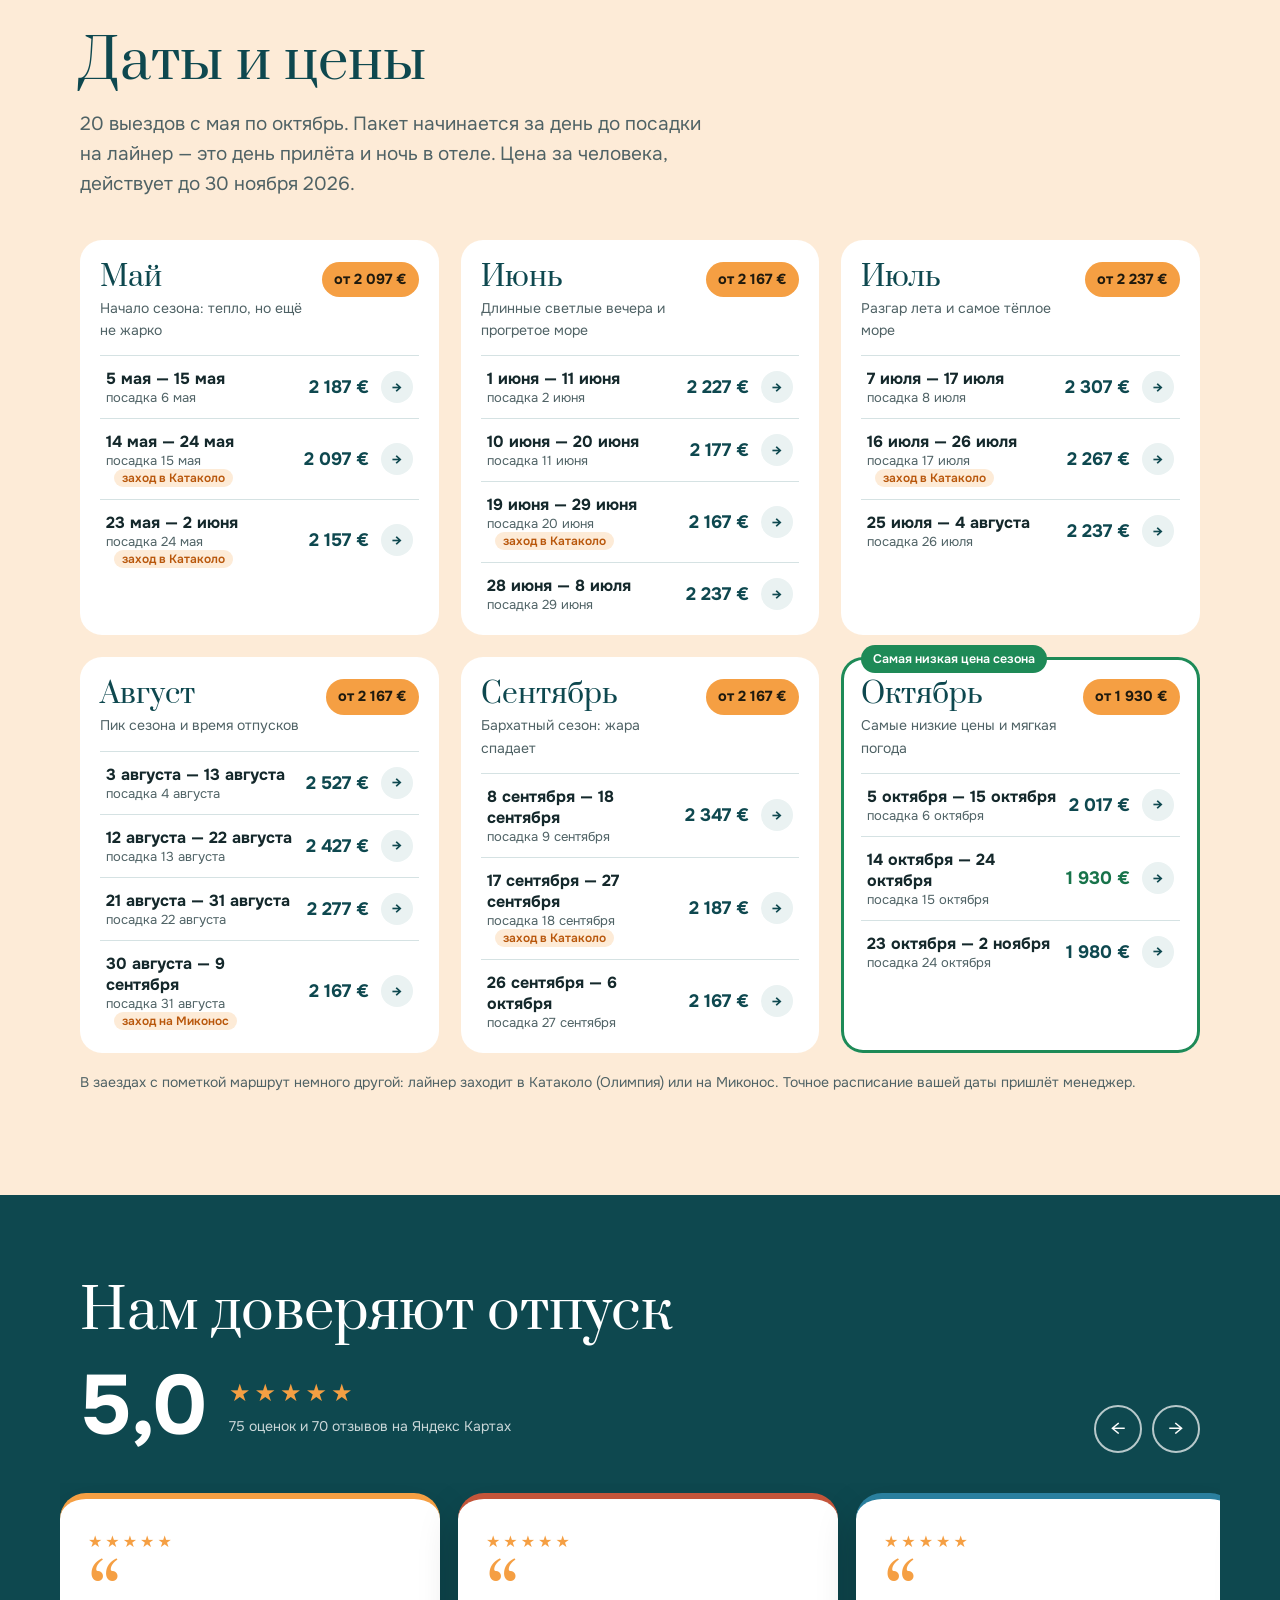
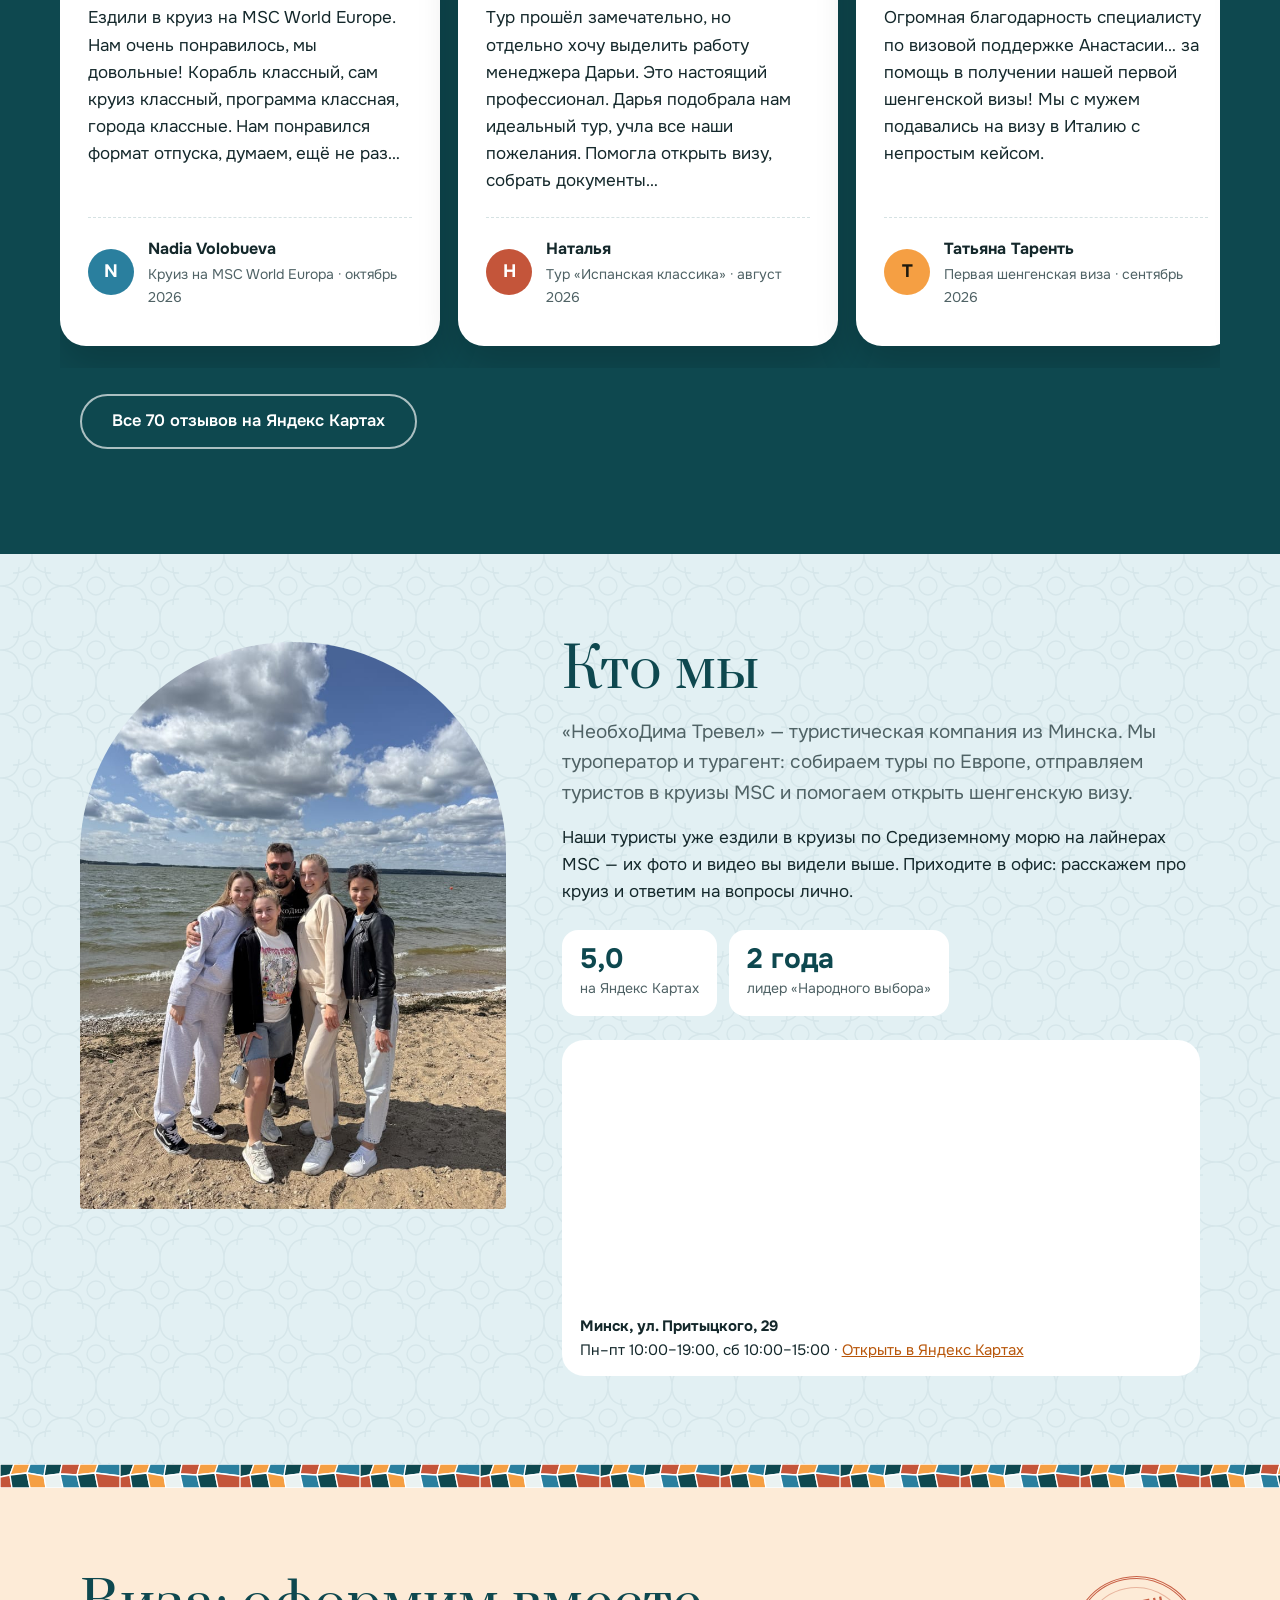
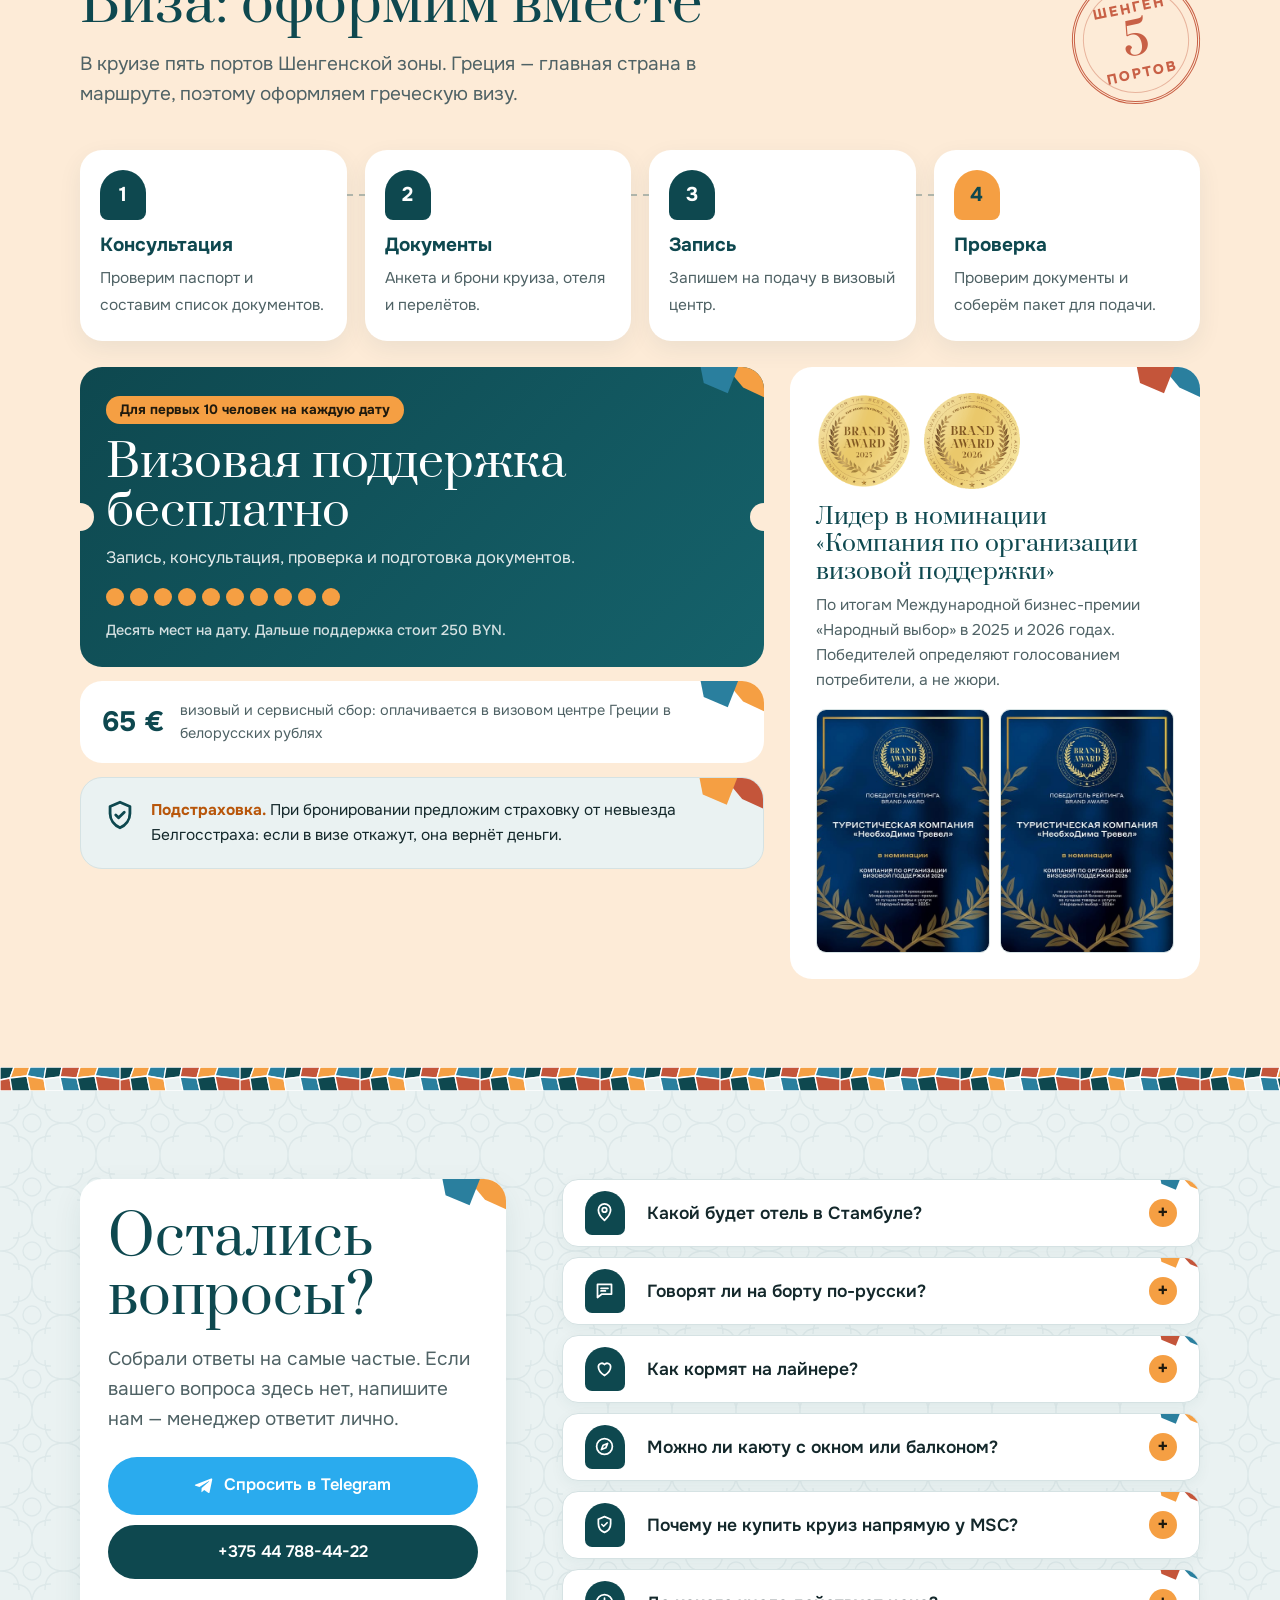
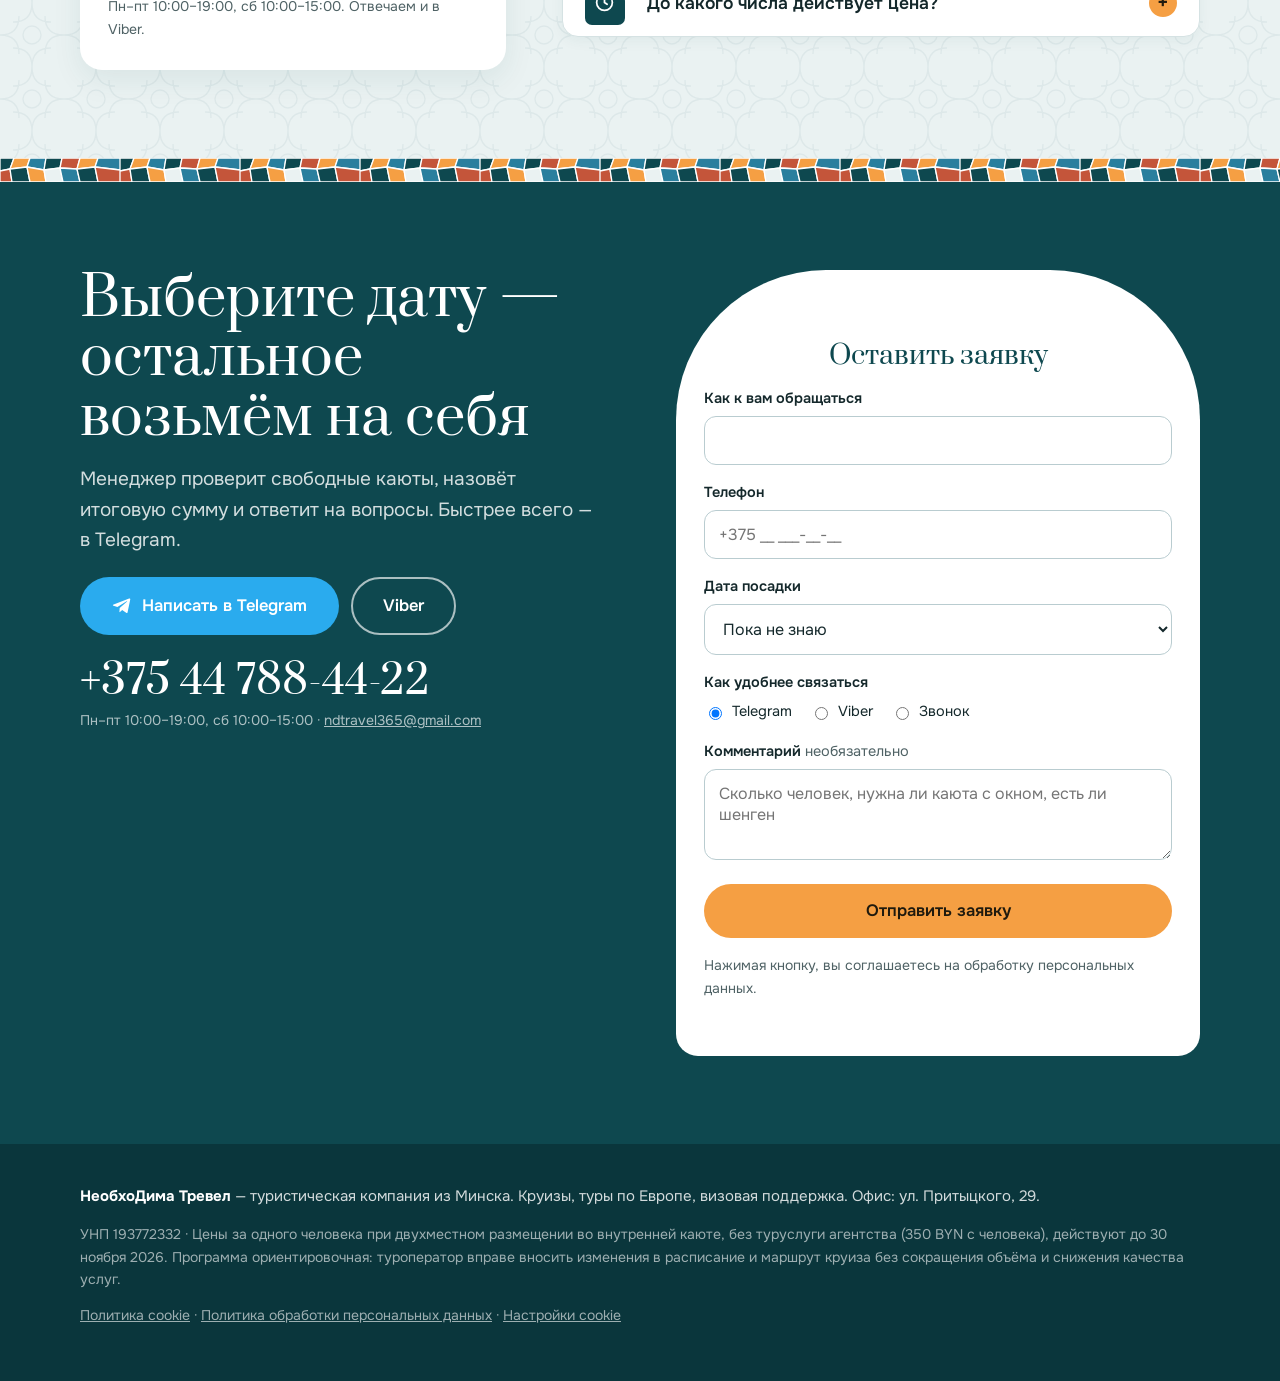
==== commit b8597164: "Отзывы: оранжевые звёзды, цитата, цветная кромка, разделитель у автора Co-Authored-By: Claude Sonnet" ====
--- a/index.html
+++ b/index.html
@@ -19,7 +19,7 @@
 <link rel="preconnect" href="https://fonts.googleapis.com">
 <link rel="preconnect" href="https://fonts.gstatic.com" crossorigin>
 <link href="https://fonts.googleapis.com/css2?family=Prata&family=Onest:wght@400;500;600;700&display=swap" rel="stylesheet">
-<link rel="stylesheet" href="styles.css?v=59">
+<link rel="stylesheet" href="styles.css?v=60">
 <script src="consent.js?v=1"></script>
 <script type="application/ld+json">
 {
--- a/styles.css
+++ b/styles.css
@@ -720,3 +720,19 @@
 .cookie-table{border-collapse:collapse;width:100%;min-width:620px;font-size:14.5px;line-height:1.5}
 .cookie-table th,.cookie-table td{border:1px solid var(--line);padding:8px 10px;vertical-align:top;text-align:left}
 .cookie-table th{background:var(--mint);color:var(--dark)}
+
+/* ОТЗЫВЫ v5.7 */
+.rating{gap:6px 24px;margin:22px 0 4px}
+.rating .big{font-size:84px;letter-spacing:-2px}
+.dark .rating .stars{color:var(--orange);font-size:24px;letter-spacing:4px}
+.rating .small{color:rgba(255,255,255,.78)}
+.reviews{gap:18px;padding:10px 20px 22px}
+.rv{width:min(380px,86vw);padding:30px 28px 24px;gap:0;border-radius:26px;box-shadow:0 18px 40px rgba(0,0,0,.18);border-top:6px solid var(--orange)}
+.rv:nth-child(3n+2){border-top-color:var(--tile)}
+.rv:nth-child(3n){border-top-color:var(--aegean)}
+.rv::before{content:"“";position:static;display:block;height:46px;margin:-6px 0 0;font:400 84px/1 var(--serif);color:var(--orange)}
+.dark .rv .stars{color:var(--orange);font-size:16px;letter-spacing:3px;margin-bottom:10px;order:-1}
+.rv q{font-size:17px;line-height:1.6;color:var(--ink);flex:1}
+.rv .who{margin-top:22px;padding-top:18px;border-top:1.5px dashed var(--line);gap:14px}
+.rv .av{width:46px;height:46px;font-size:18px}
+.rv .who b{font-size:16px;margin-bottom:2px}
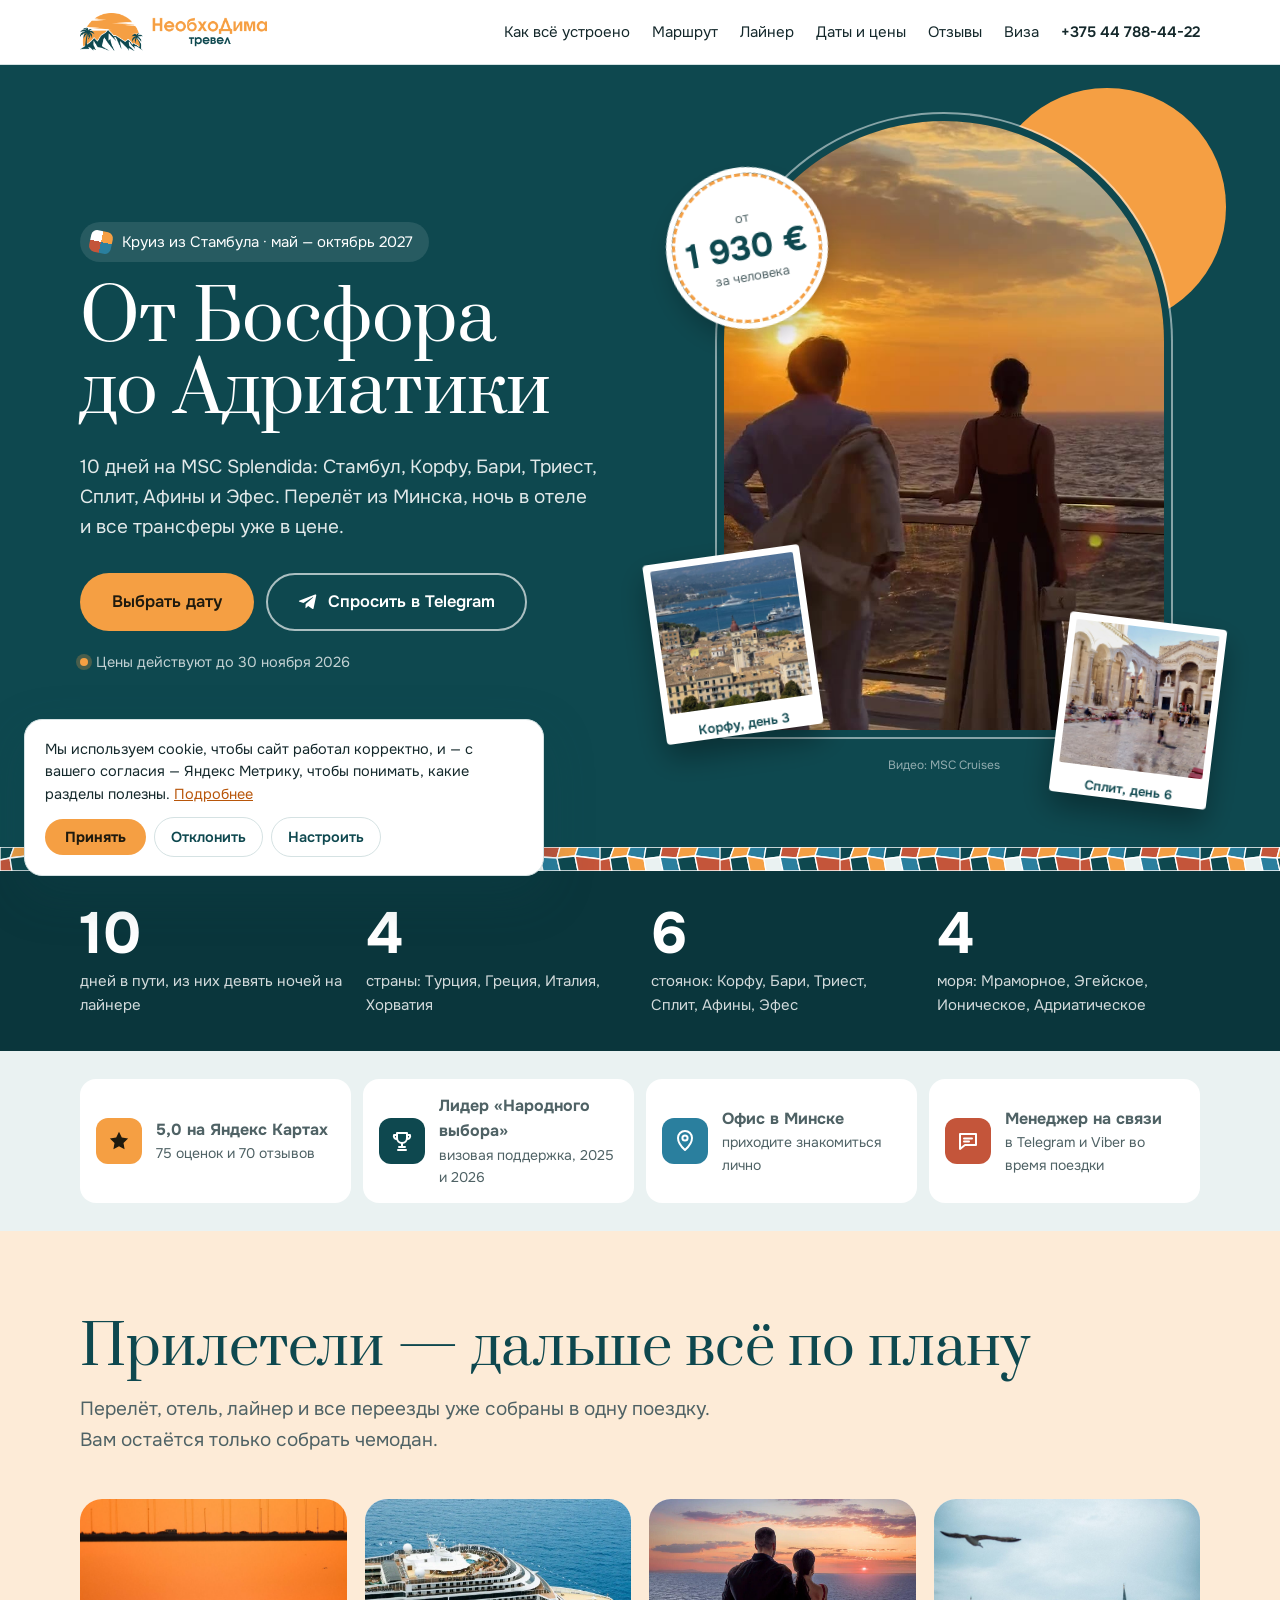
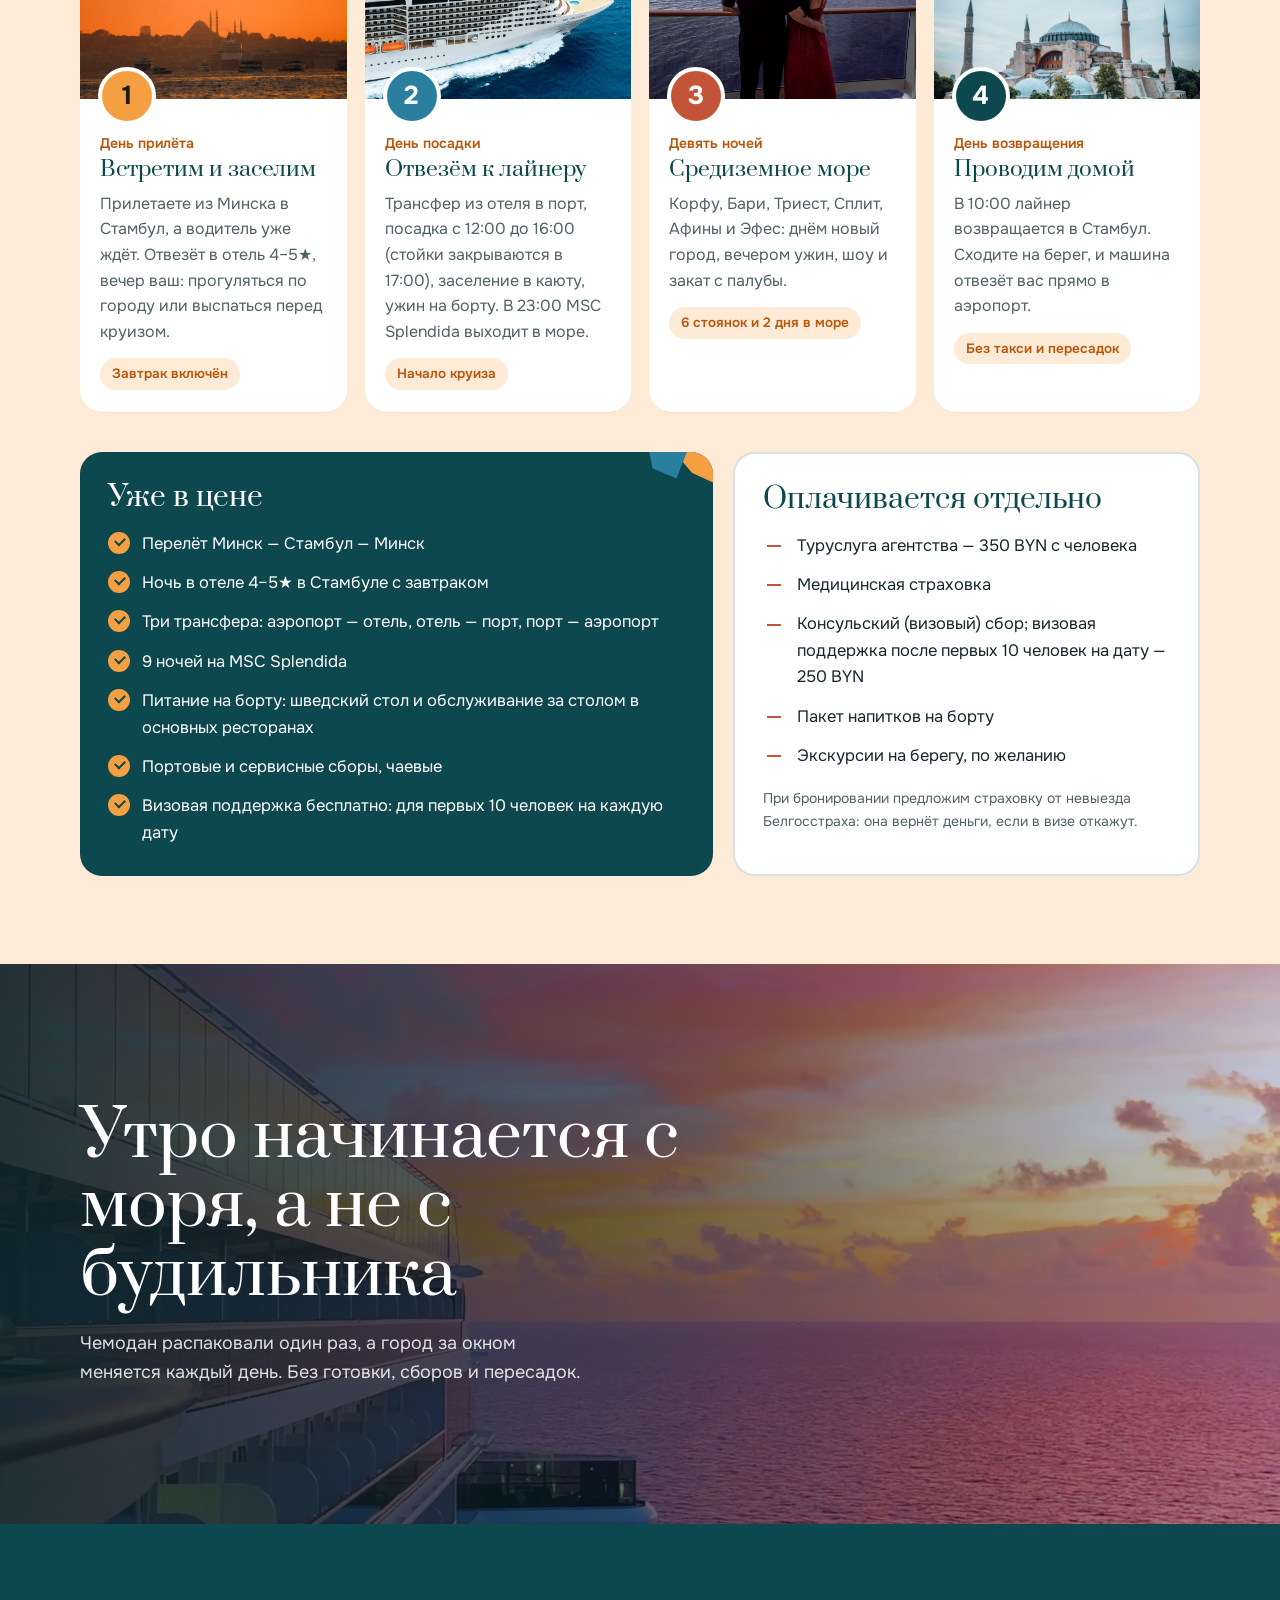
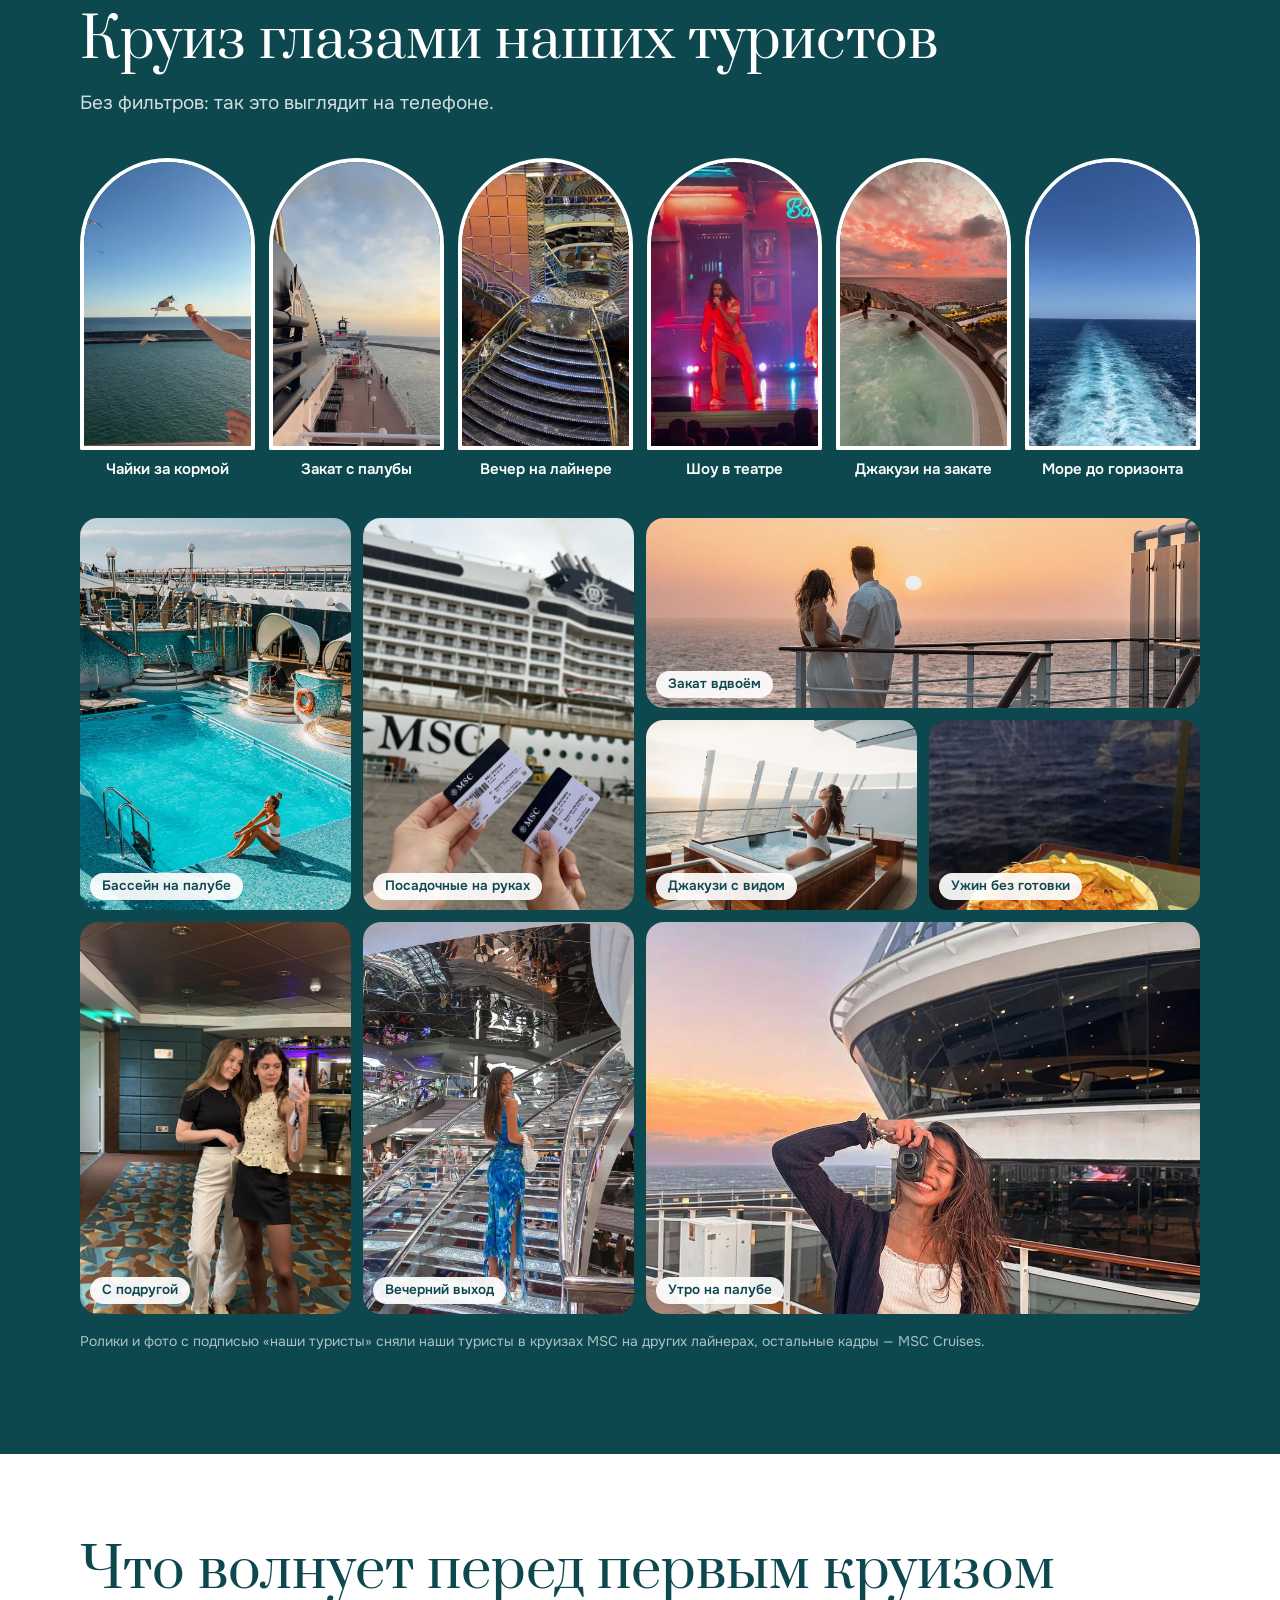
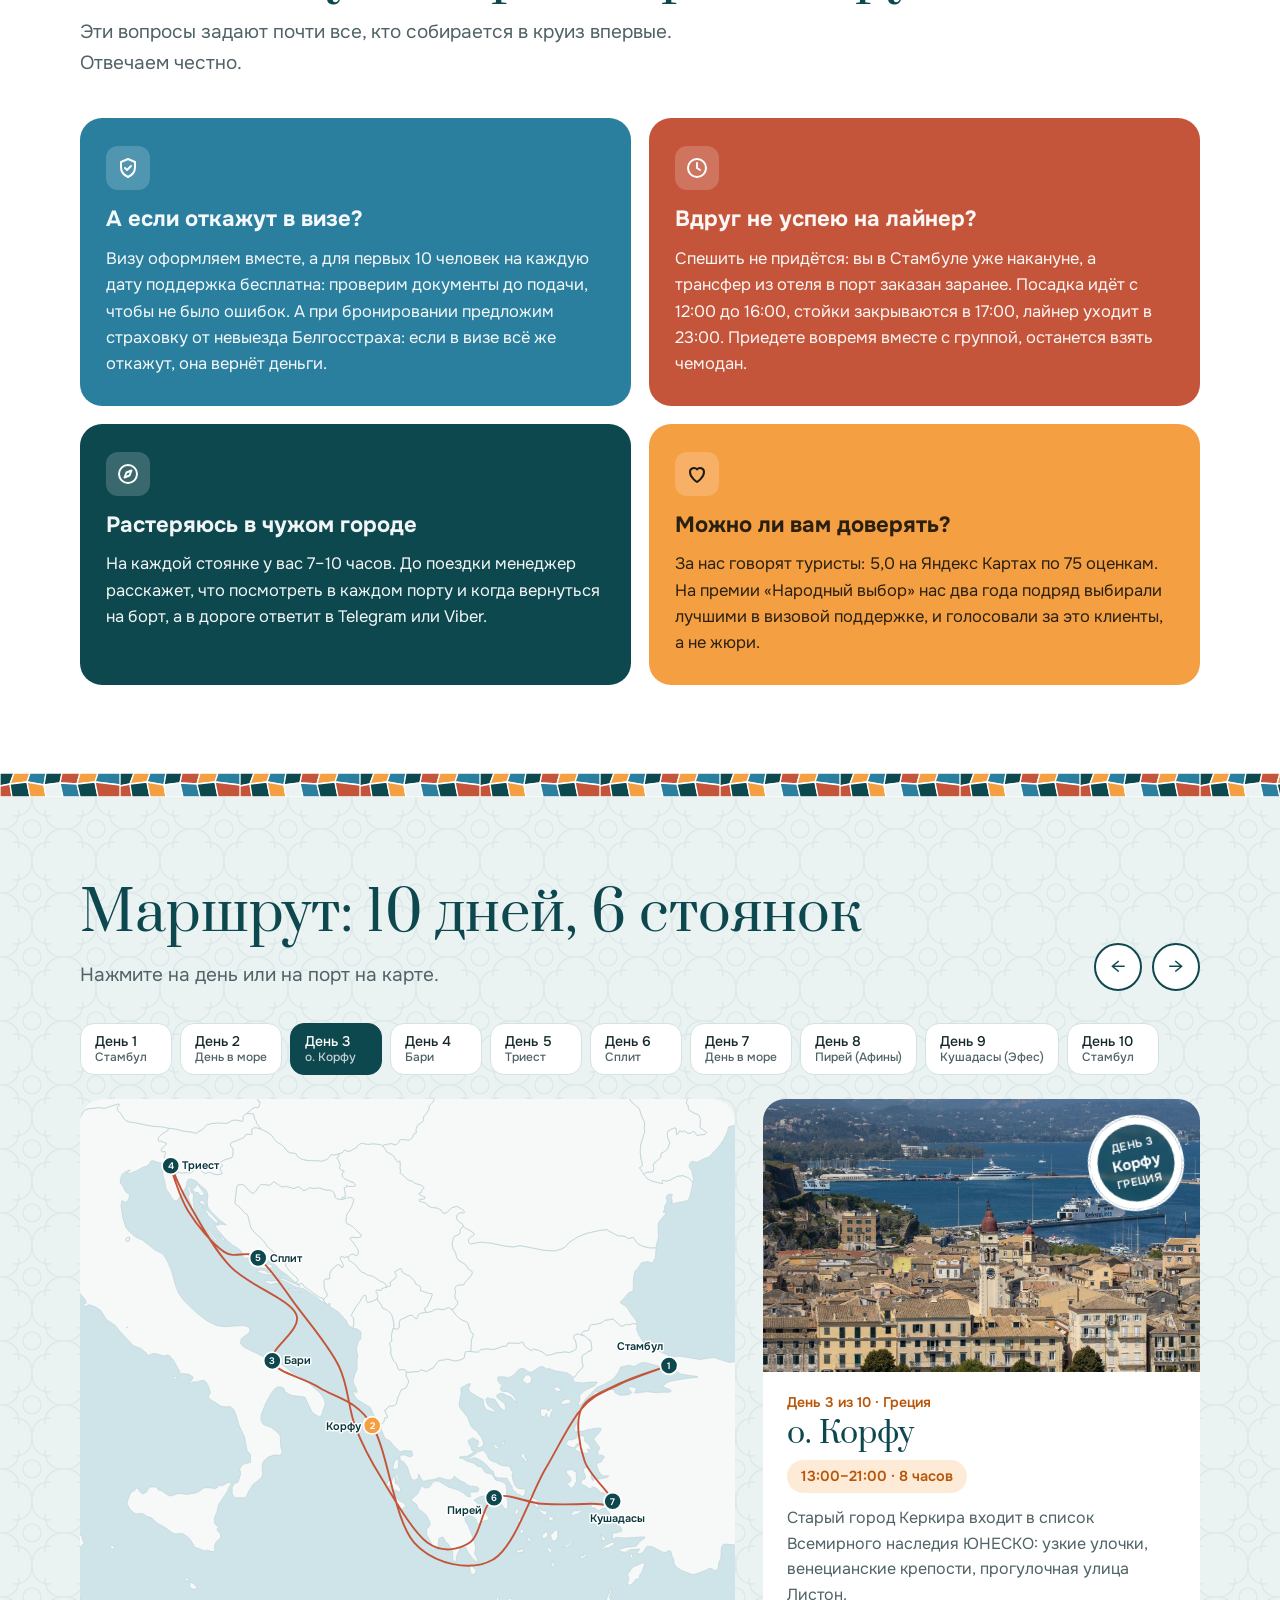
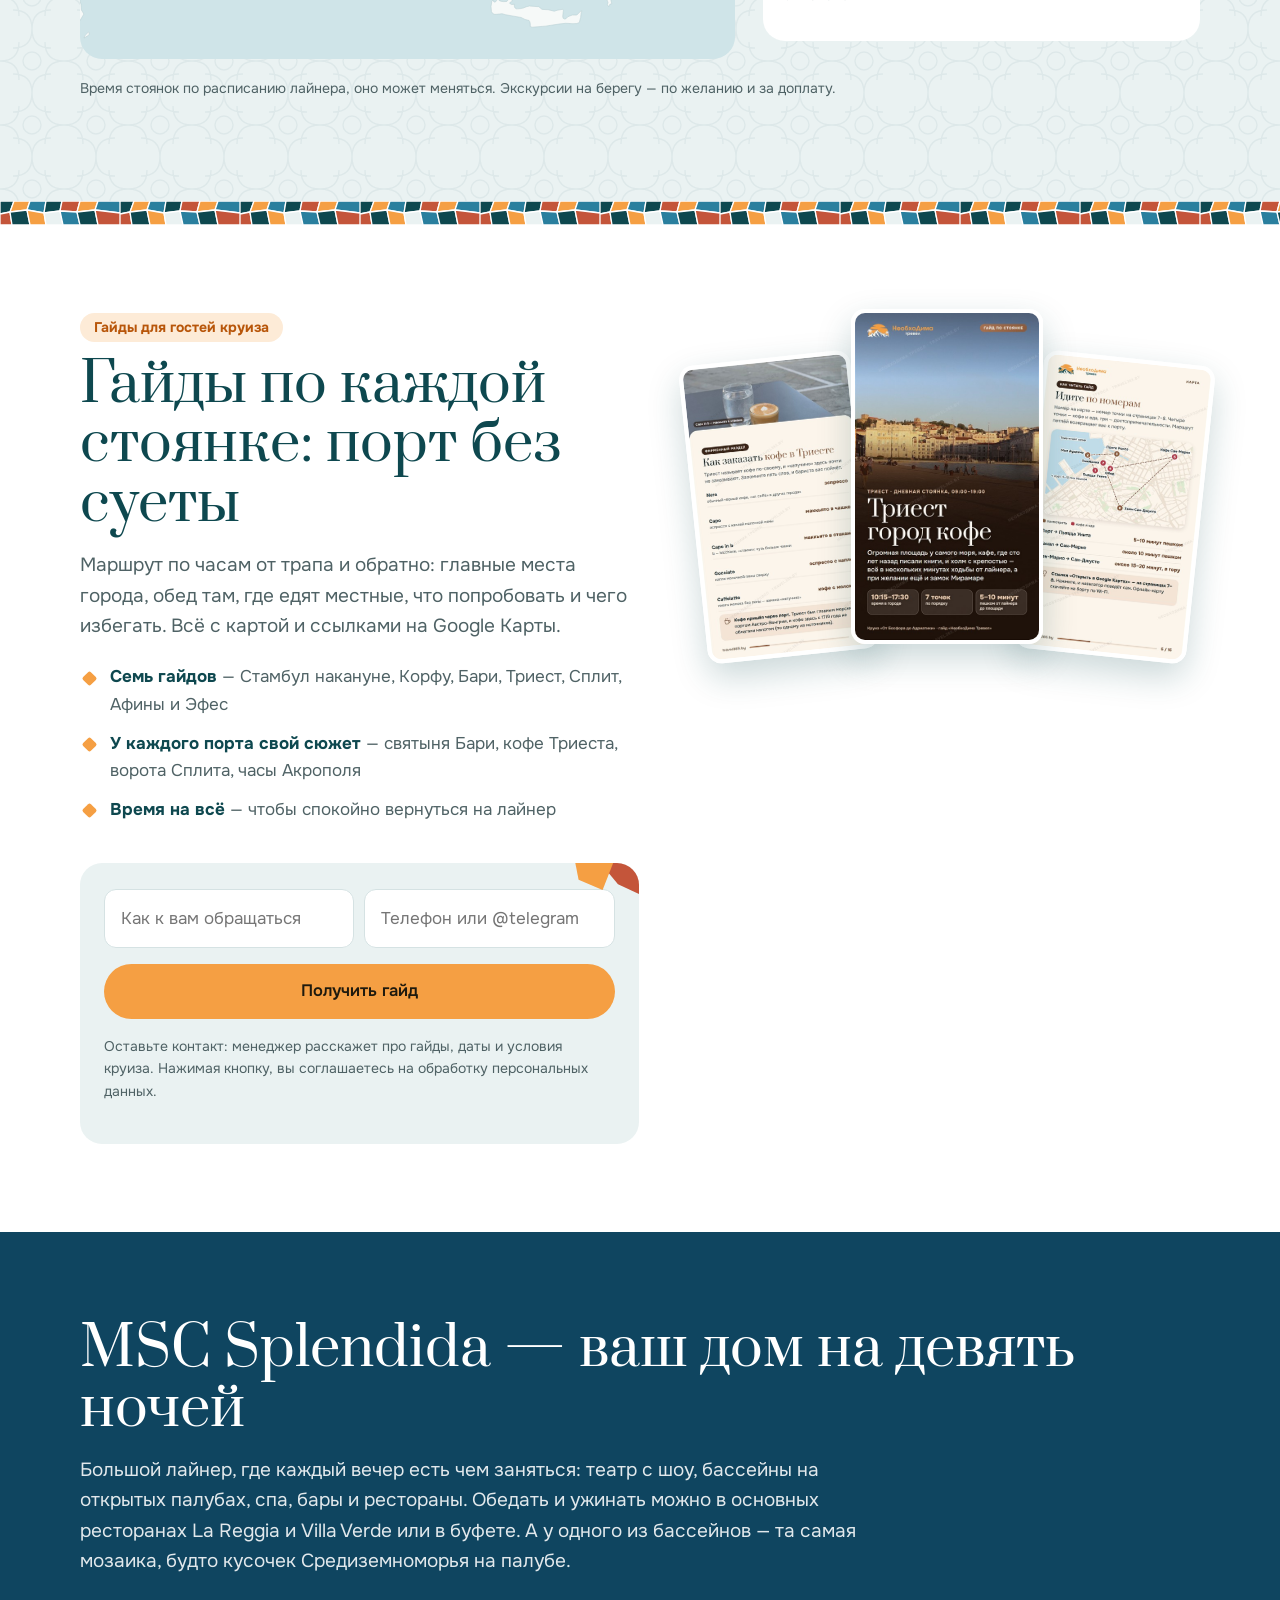
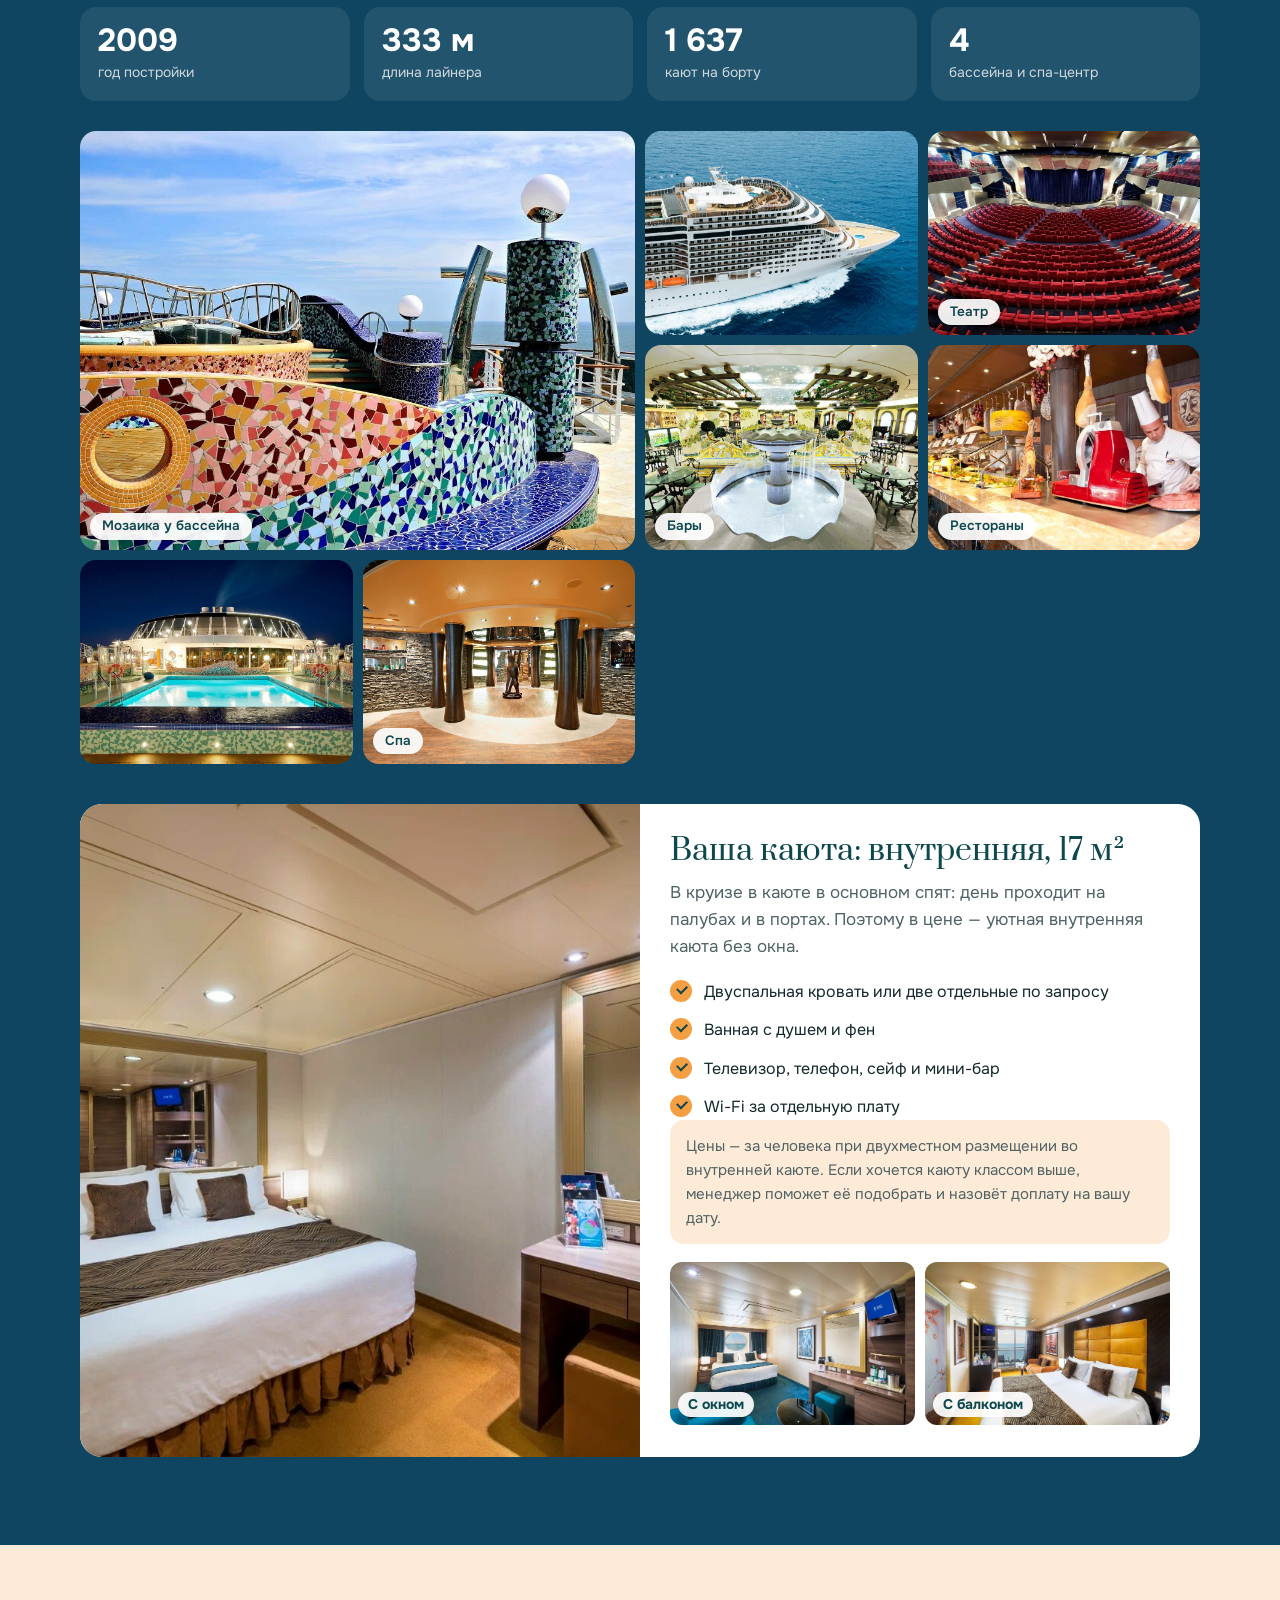
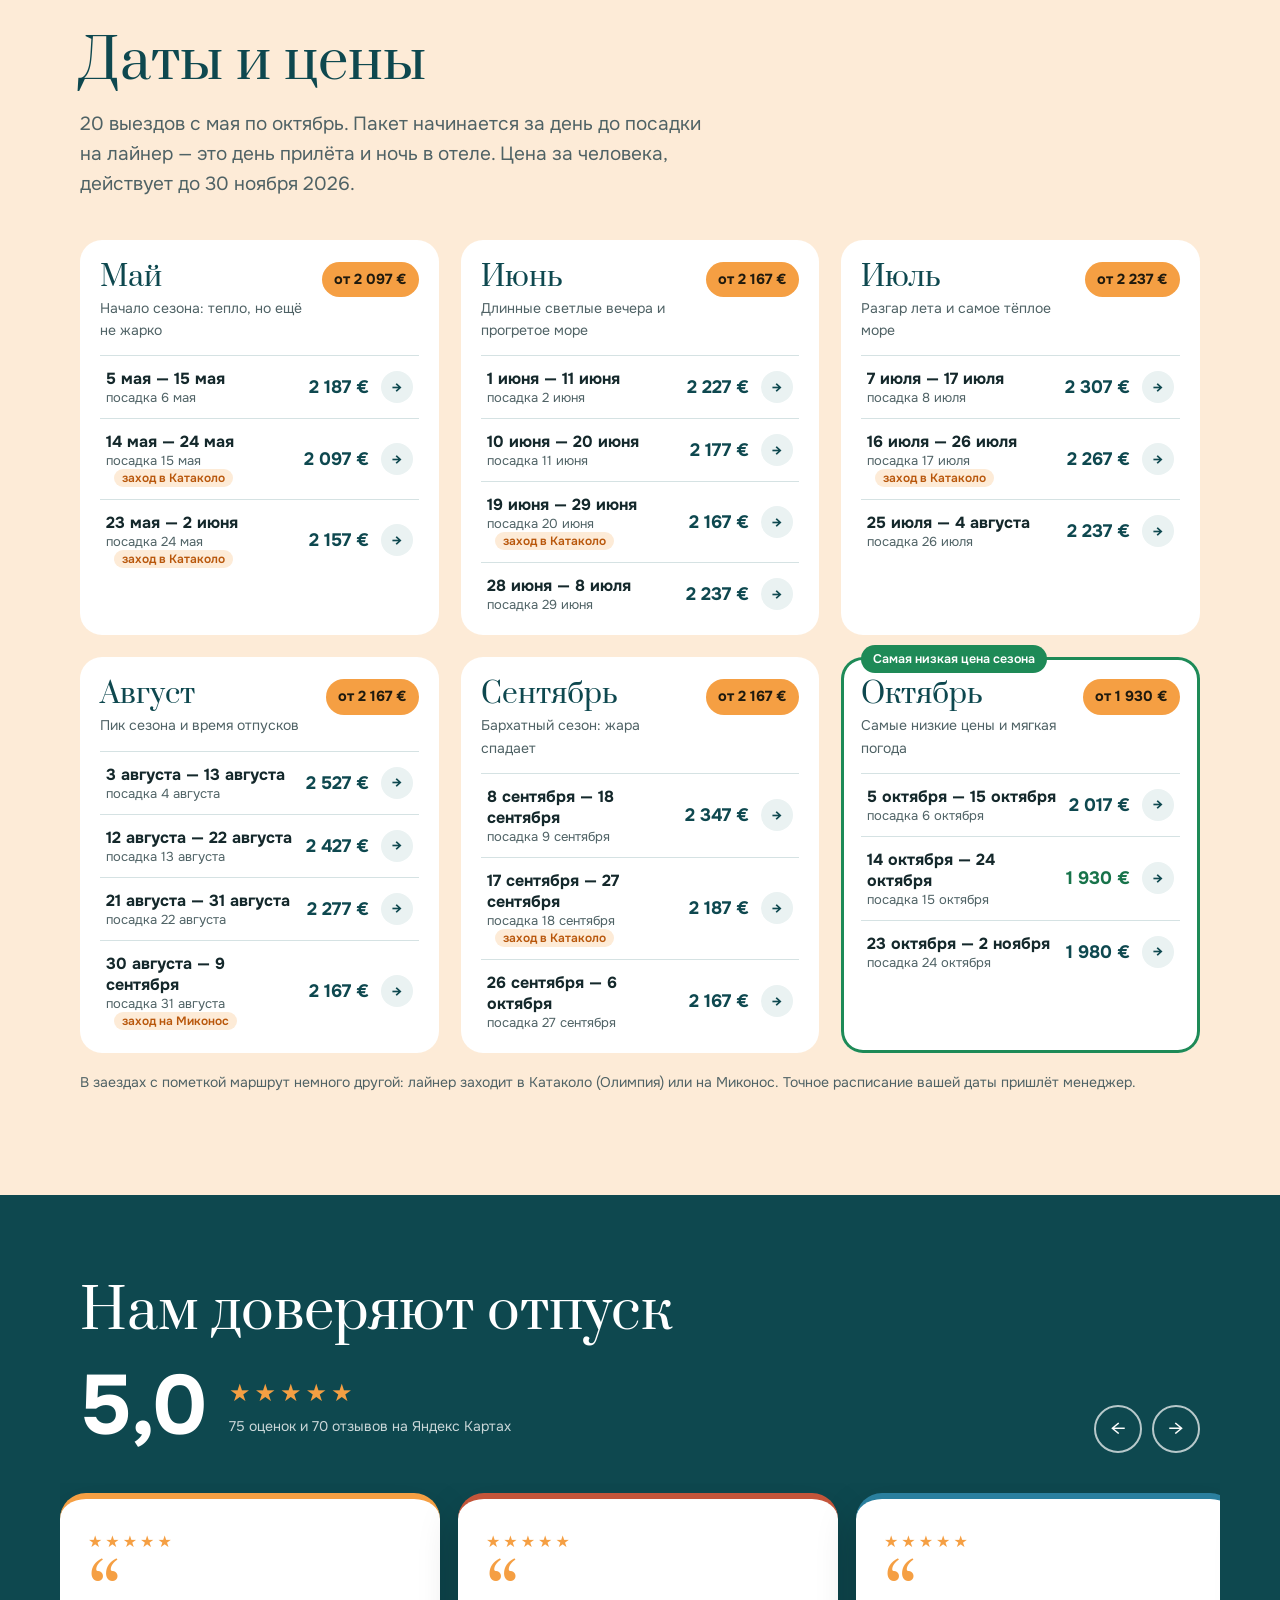
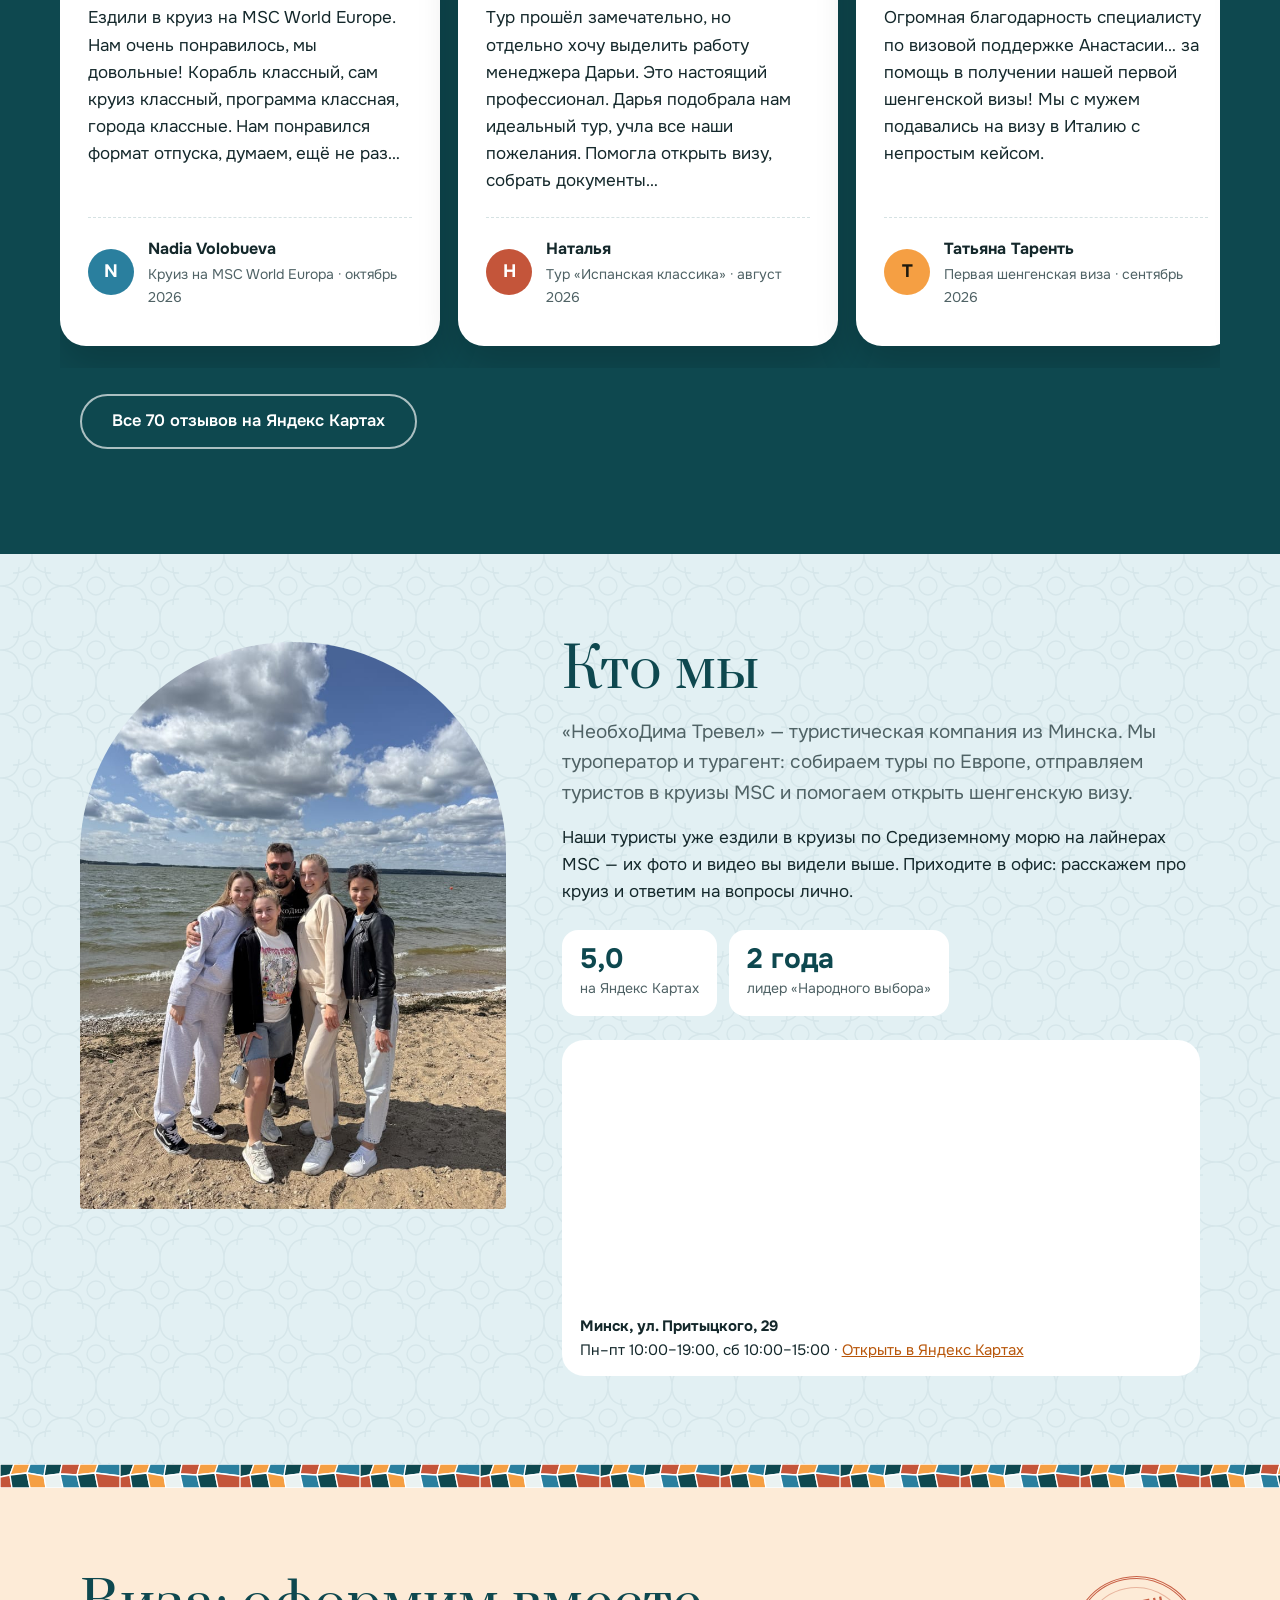
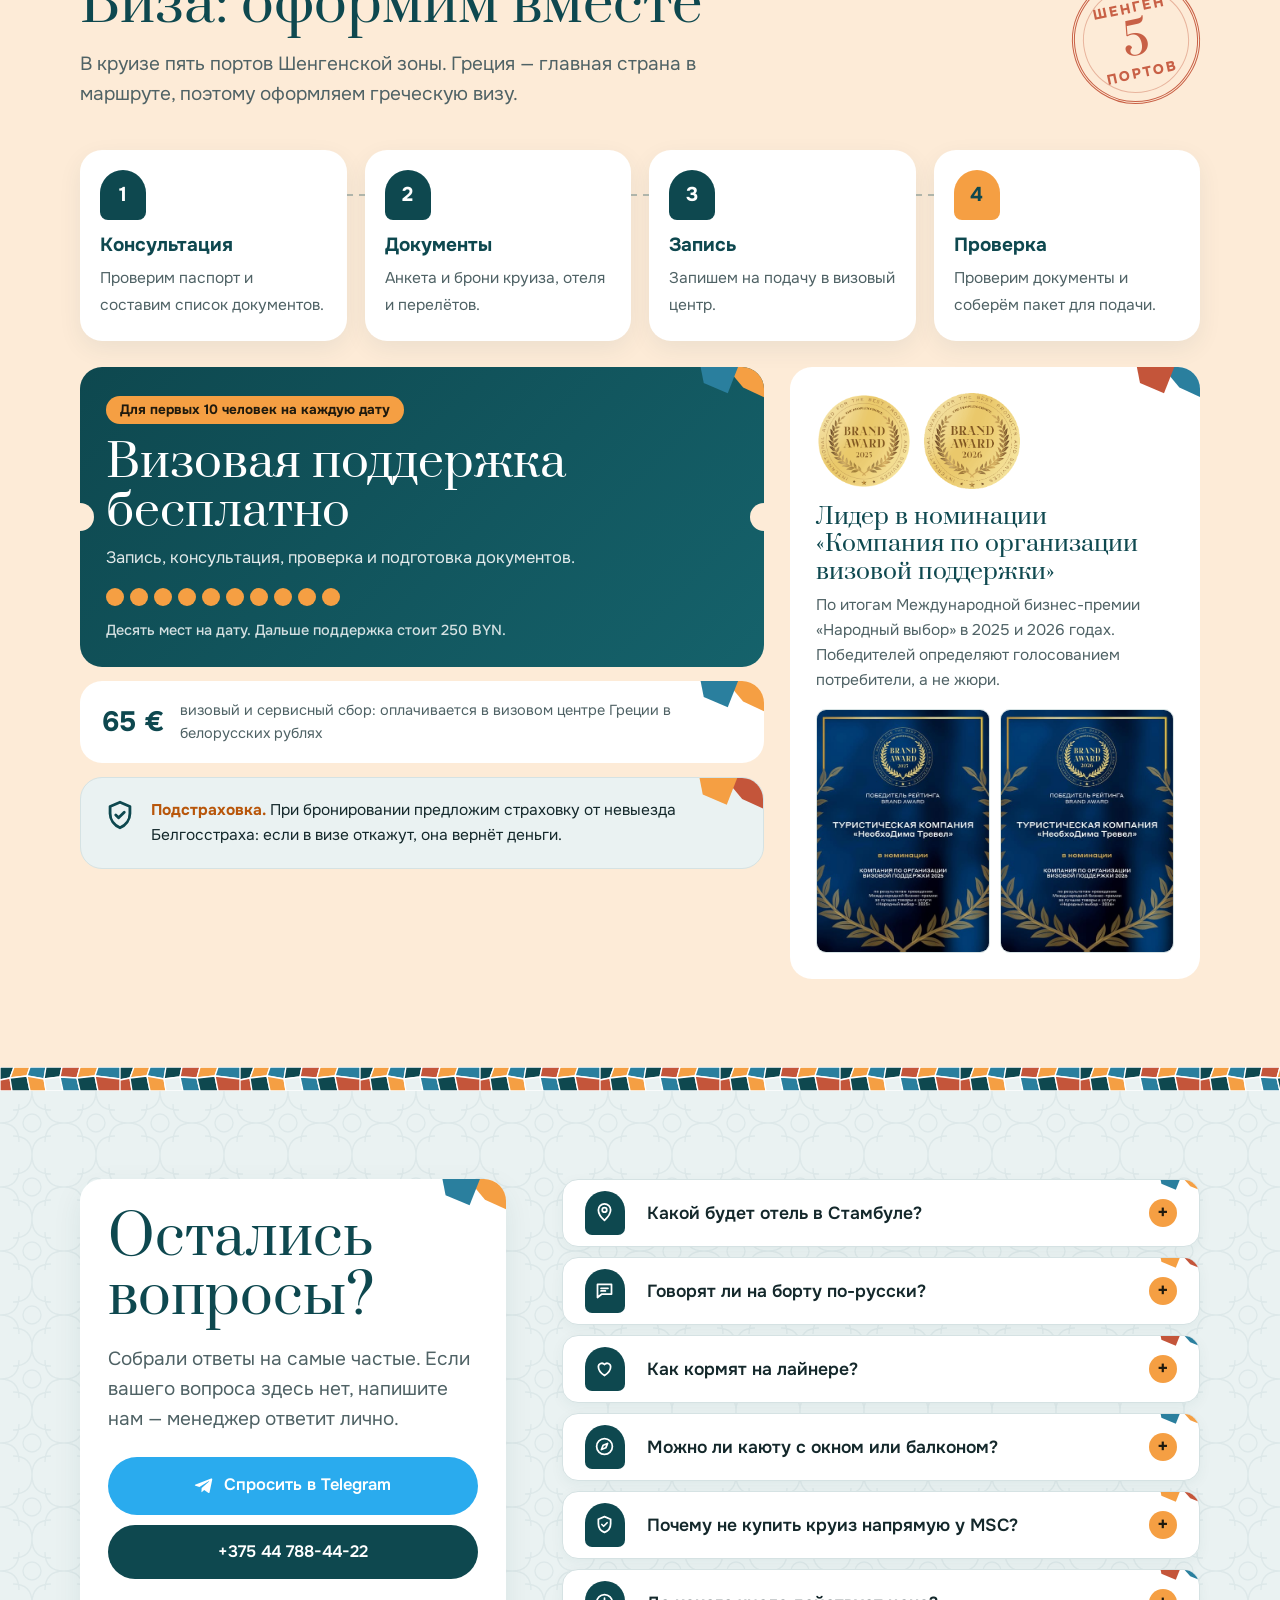
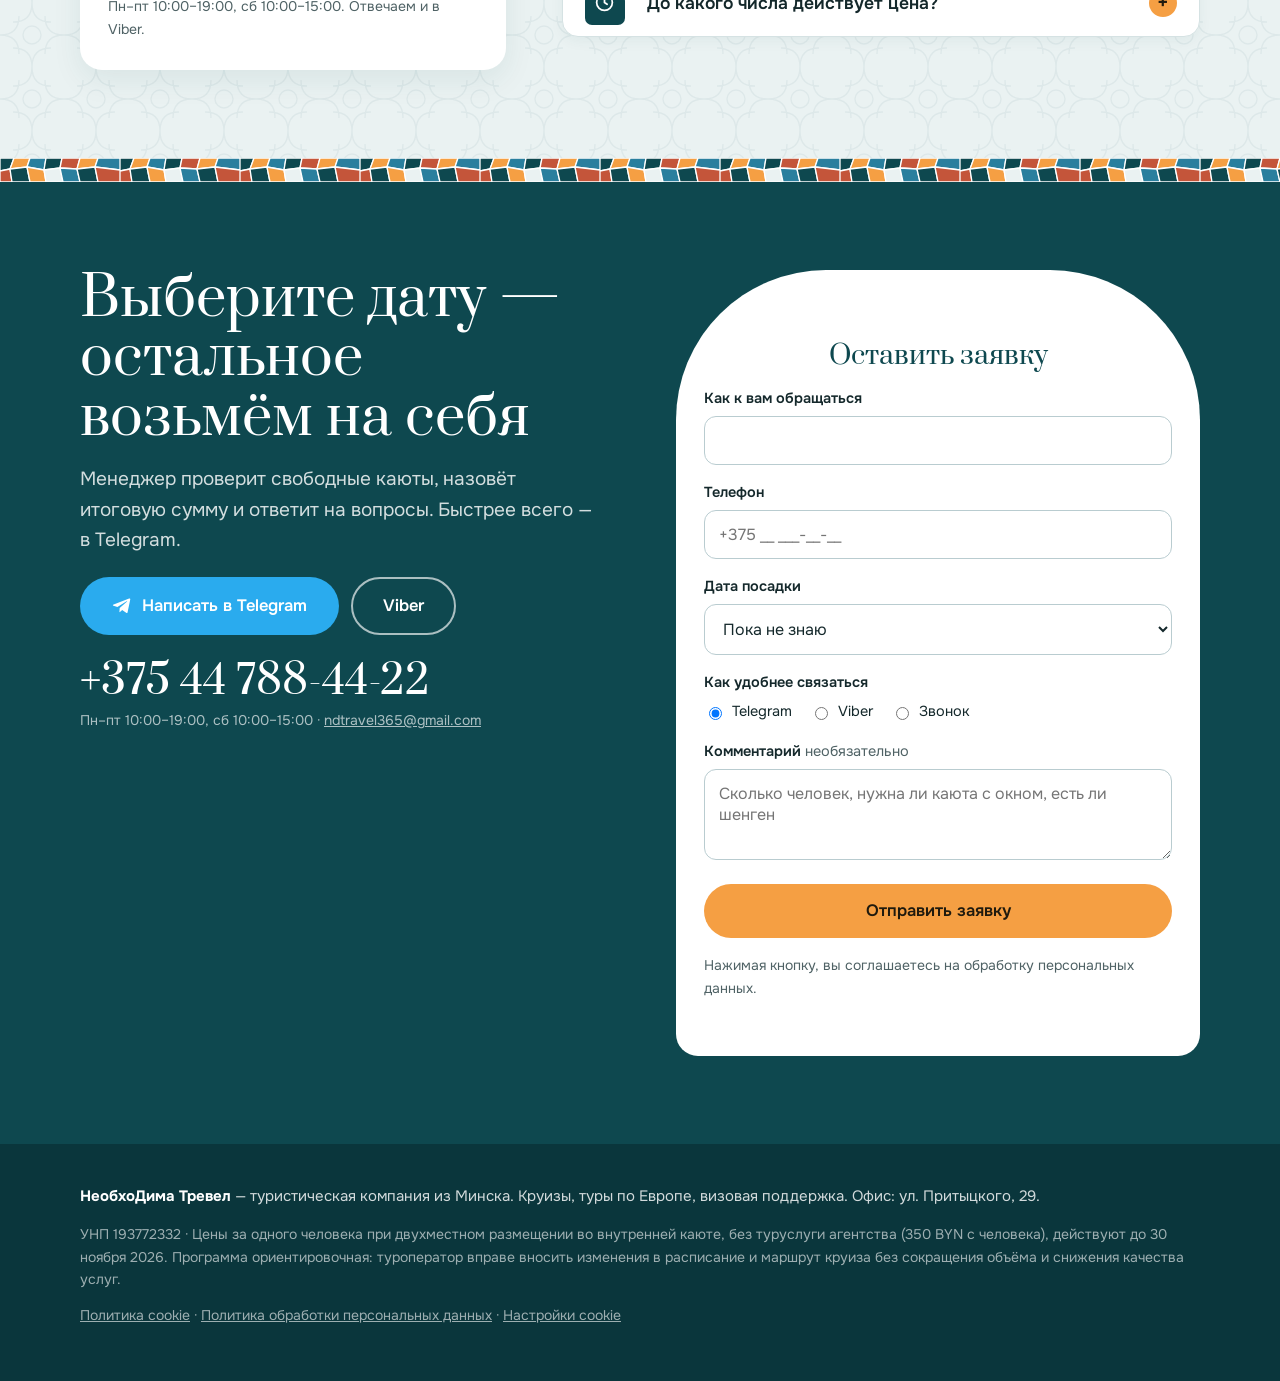
==== commit f269b0db: "Время посадки в Стамбуле: 12:00–16:00, стойки закрываются в 17:00, после посадки в город не выйти Co" ====
--- a/index.html
+++ b/index.html
@@ -128,7 +128,7 @@
       <article class="step">
         <div class="ph"><img src="images/aerial-04.jpg" alt="Лайнер MSC Splendida в море" width="1021" height="680" loading="lazy"><span class="n">2</span></div>
         <div class="in"><p class="when">День посадки</p><h3>Отвезём к лайнеру</h3>
-          <p>Трансфер из отеля в порт, заселение в каюту, ужин на борту. В 23:00 MSC Splendida выходит в море.</p>
+          <p>Трансфер из отеля в порт, посадка с 12:00 до 16:00 (стойки закрываются в 17:00), заселение в каюту, ужин на борту. В 23:00 MSC Splendida выходит в море.</p>
           <span class="pill">Начало круиза</span></div>
       </article>
       <article class="step">
@@ -216,7 +216,7 @@
     <p class="lead">Эти вопросы задают почти все, кто собирается в круиз впервые. Отвечаем честно.</p>
     <div class="fears">
       <div class="fear"><span class="ic"><svg aria-hidden="true"><use href="#i-shield"/></svg></span><p class="q">А если откажут в визе?</p><p>Визу оформляем вместе, а для первых 10 человек на каждую дату поддержка бесплатна: проверим документы до подачи, чтобы не было ошибок. А при бронировании предложим страховку от невыезда Белгосстраха: если в визе всё же откажут, она вернёт деньги.</p></div>
-      <div class="fear"><span class="ic"><svg aria-hidden="true"><use href="#i-clock"/></svg></span><p class="q">Вдруг не успею на лайнер?</p><p>Спешить не придётся. Лайнер уходит только в 23:00, а вы в Стамбуле уже накануне. Трансфер из отеля в порт заказан заранее: останется взять чемодан.</p></div>
+      <div class="fear"><span class="ic"><svg aria-hidden="true"><use href="#i-clock"/></svg></span><p class="q">Вдруг не успею на лайнер?</p><p>Спешить не придётся: вы в Стамбуле уже накануне, а трансфер из отеля в порт заказан заранее. Посадка идёт с 12:00 до 16:00, стойки закрываются в 17:00, лайнер уходит в 23:00. Приедете вовремя вместе с группой, останется взять чемодан.</p></div>
       <div class="fear"><span class="ic"><svg aria-hidden="true"><use href="#i-compass"/></svg></span><p class="q">Растеряюсь в чужом городе</p><p>На каждой стоянке у вас 7–10 часов. До поездки менеджер расскажет, что посмотреть в каждом порту и когда вернуться на борт, а в дороге ответит в Telegram или Viber.</p></div>
       <div class="fear"><span class="ic"><svg aria-hidden="true"><use href="#i-heart"/></svg></span><p class="q">Можно ли вам доверять?</p><p>За нас говорят туристы: 5,0 на Яндекс Картах по 75 оценкам. На премии «Народный выбор» нас два года подряд выбирали лучшими в визовой поддержке, и голосовали за это клиенты, а не жюри.</p></div>
     </div>
@@ -495,6 +495,6 @@
 </nav>
 
 <script src="map-data.js"></script>
-<script src="app.js?v=57"></script>
+<script src="app.js?v=58"></script>
 </body>
 </html>
